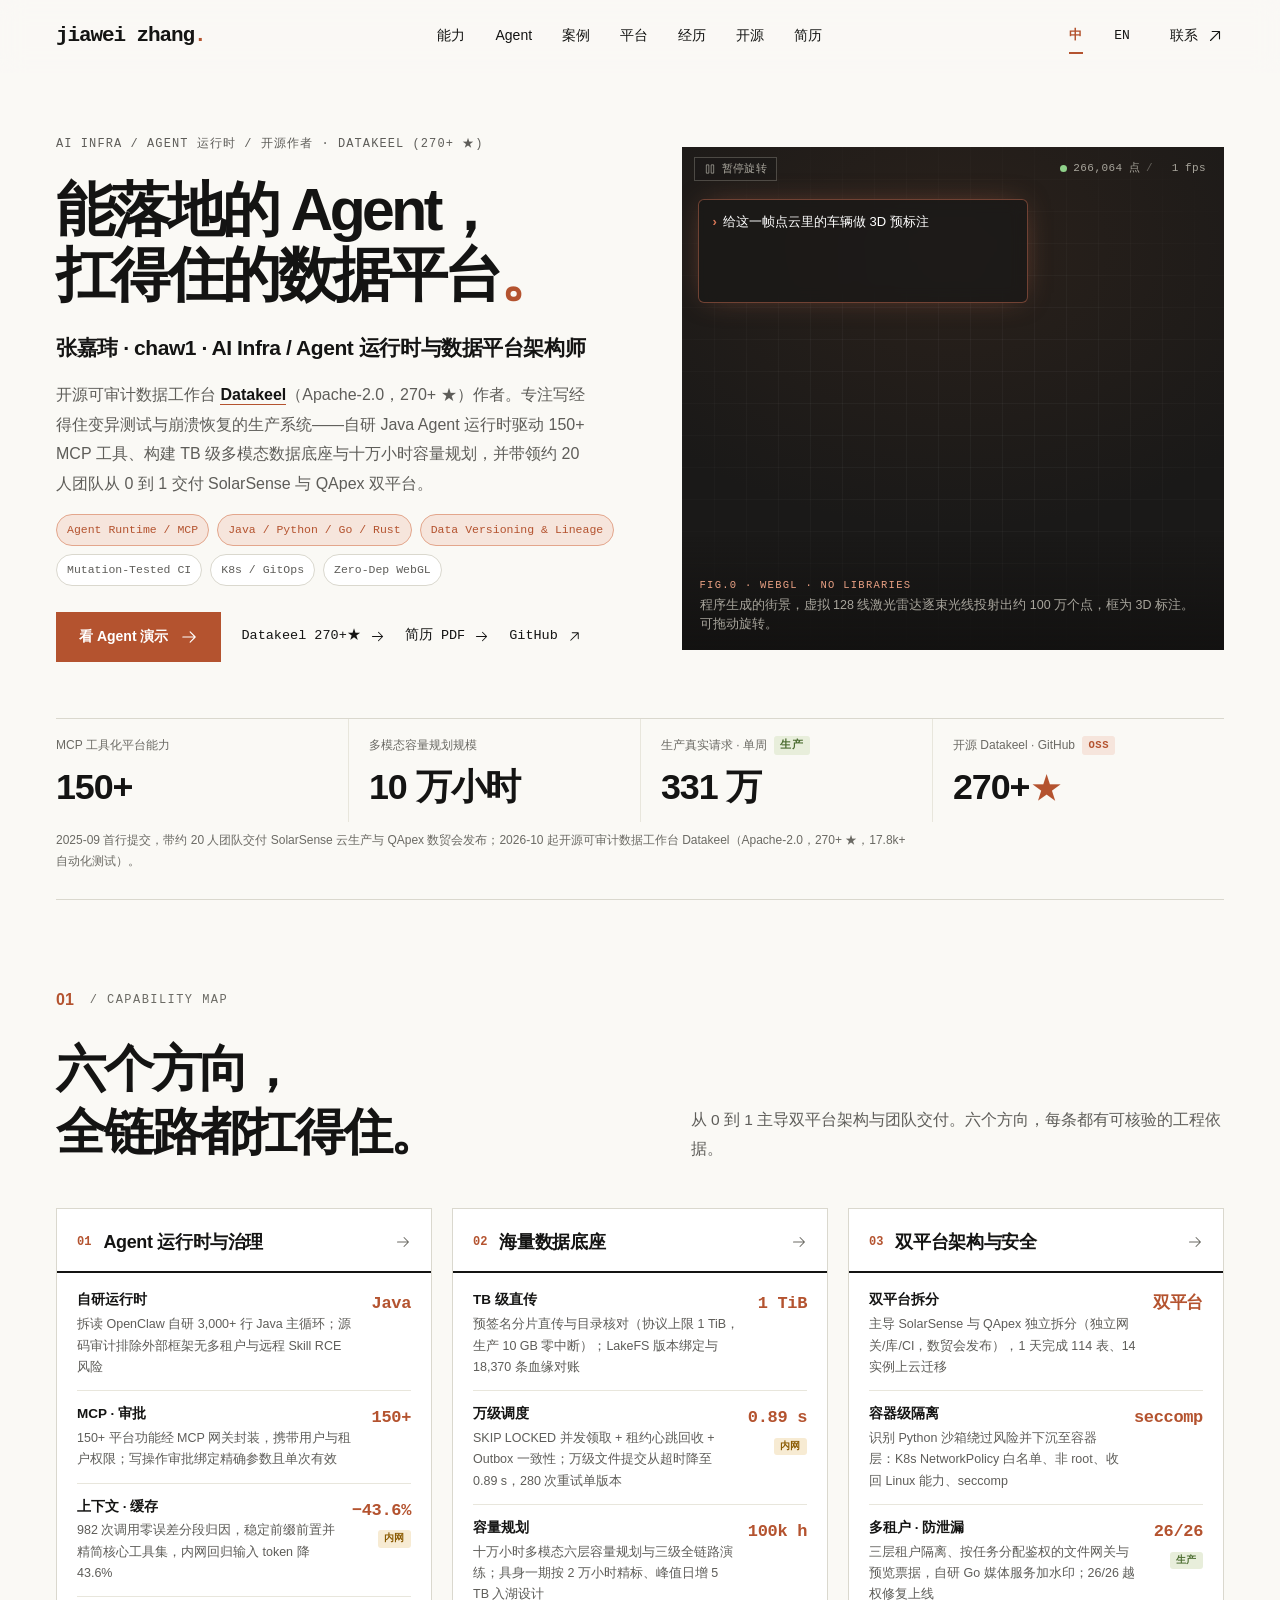
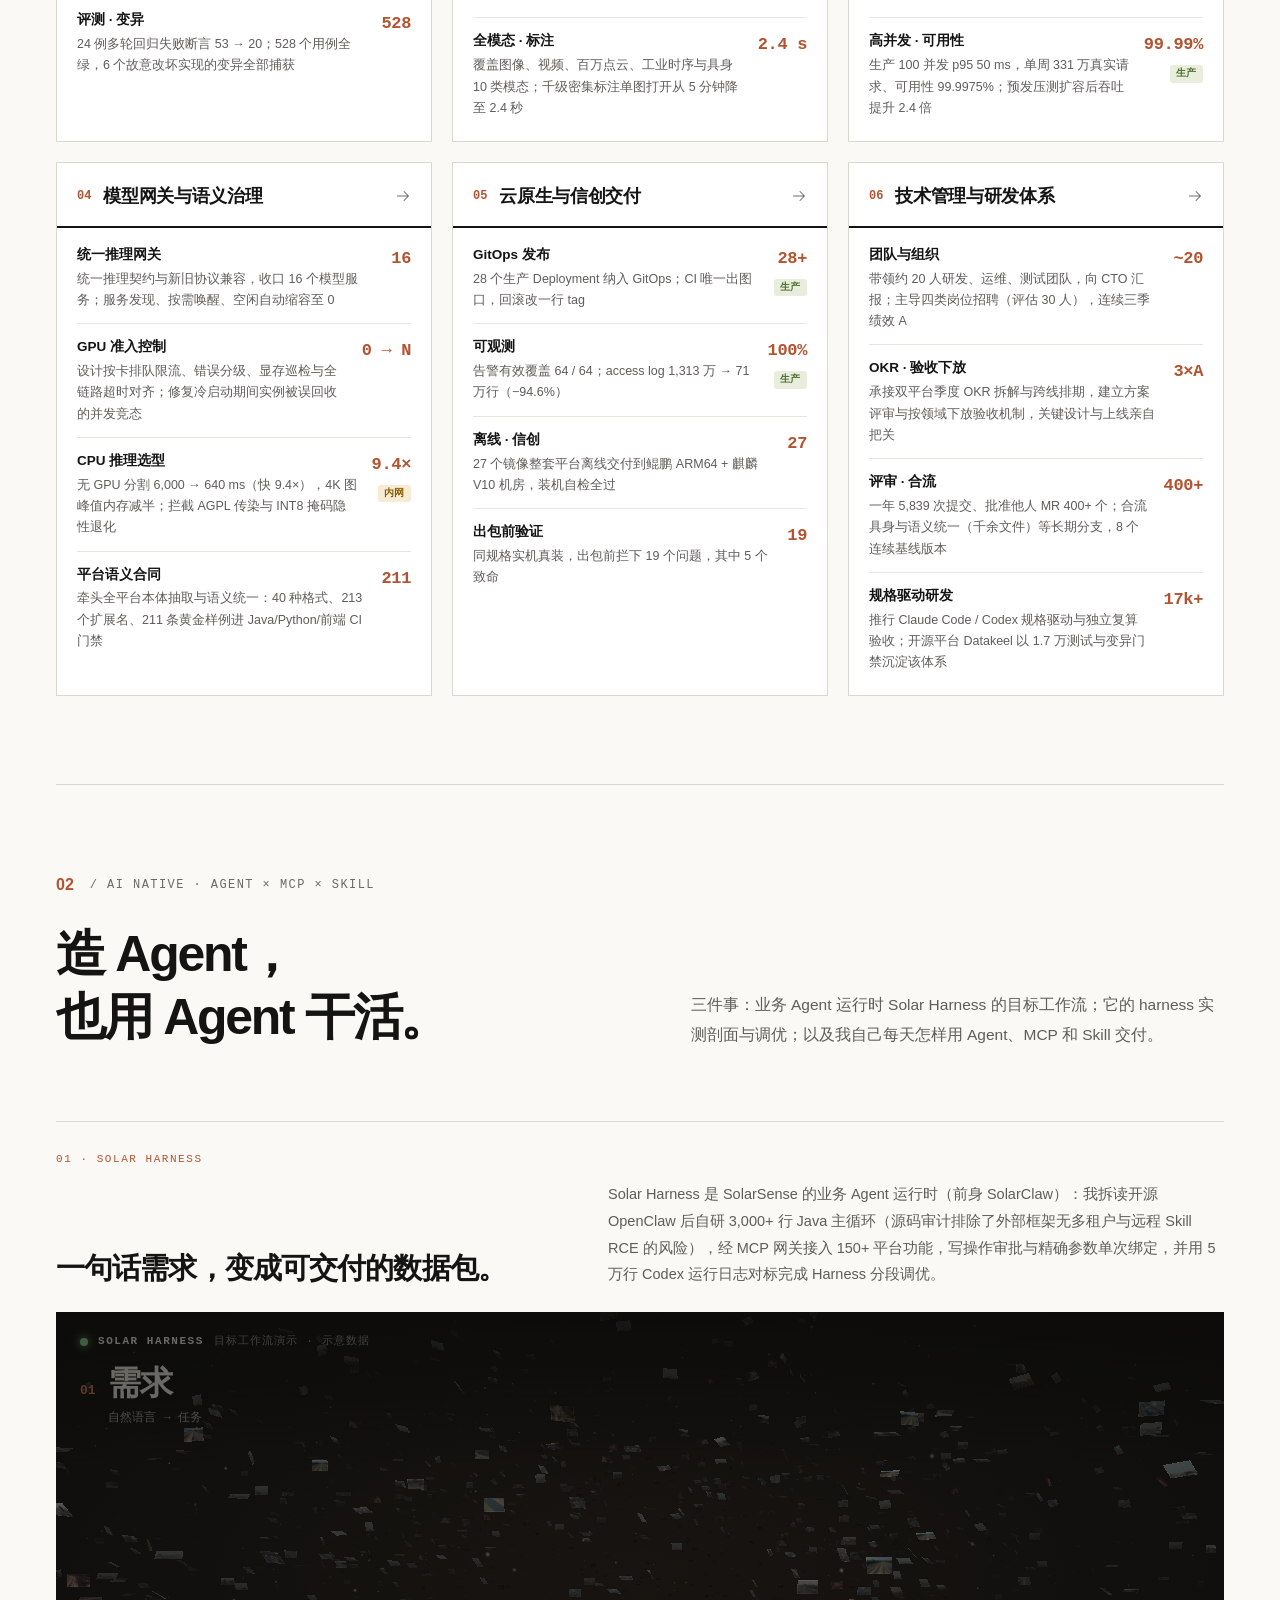
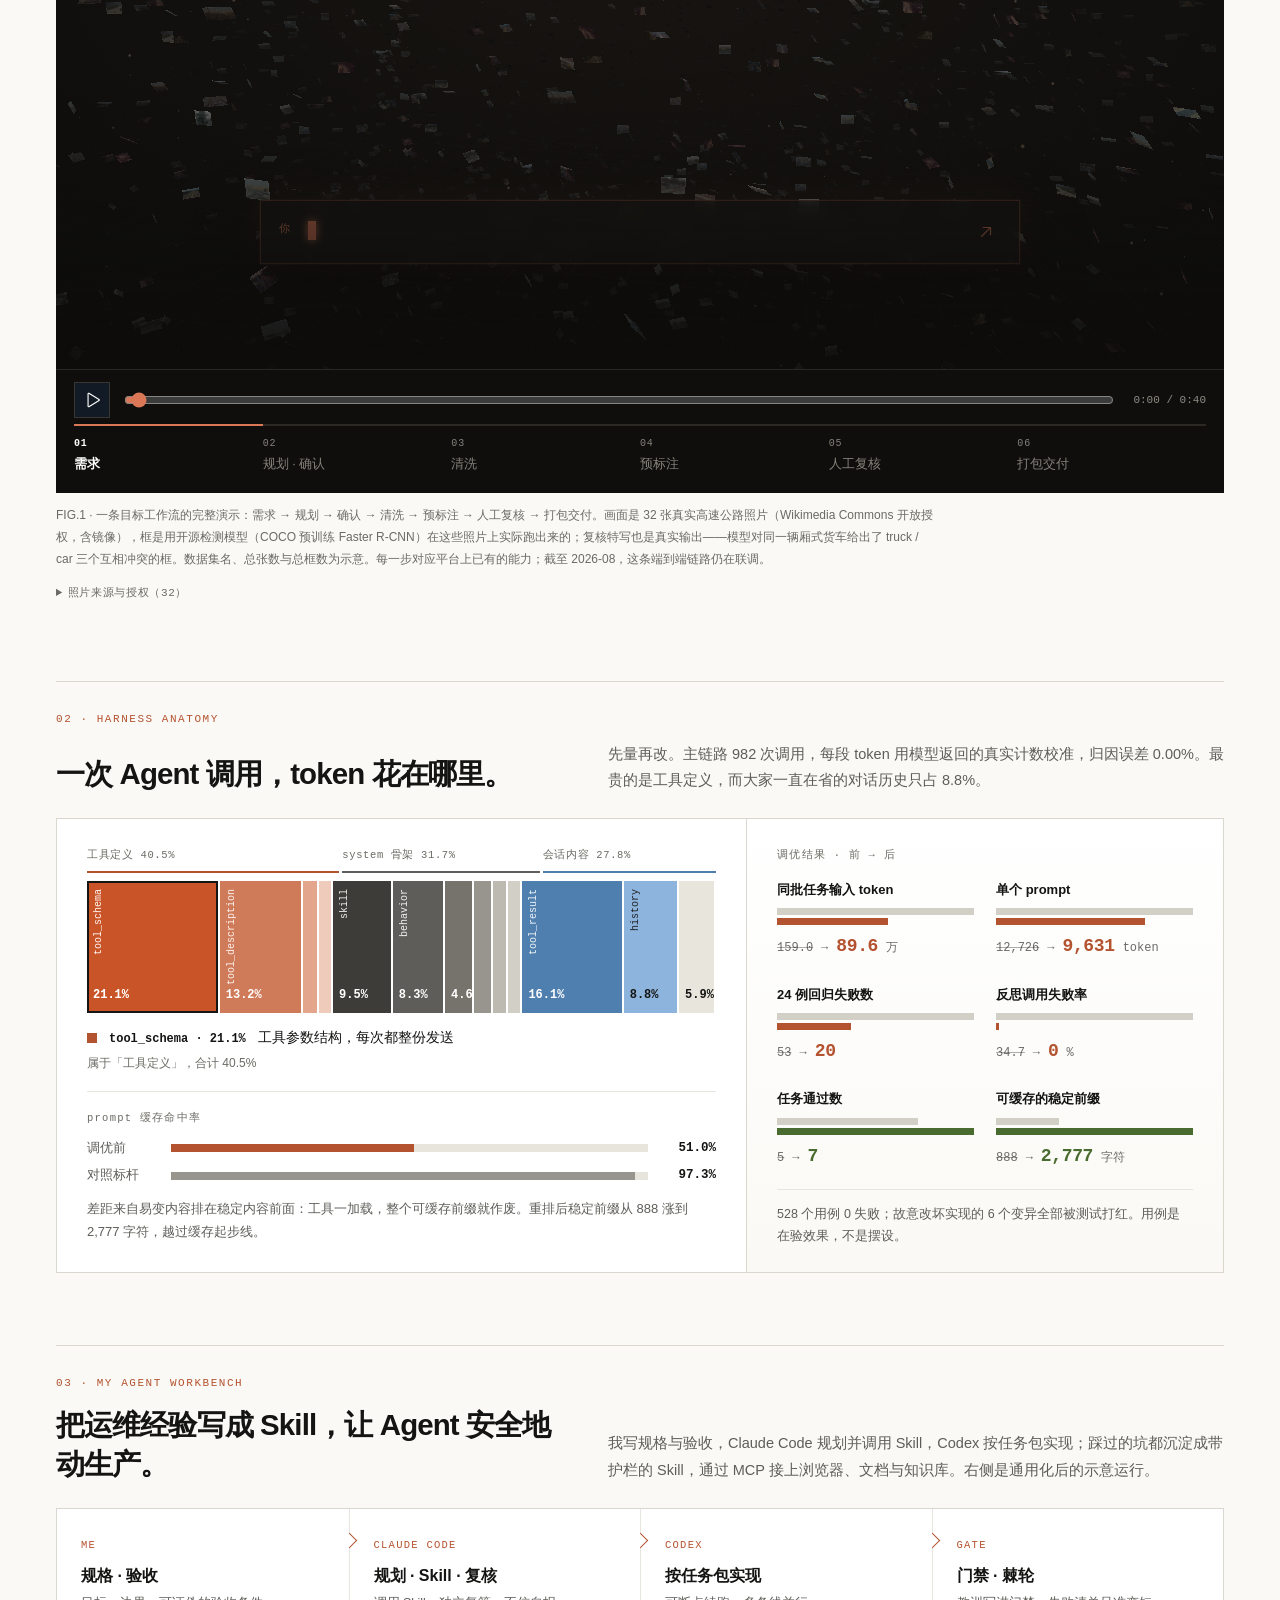
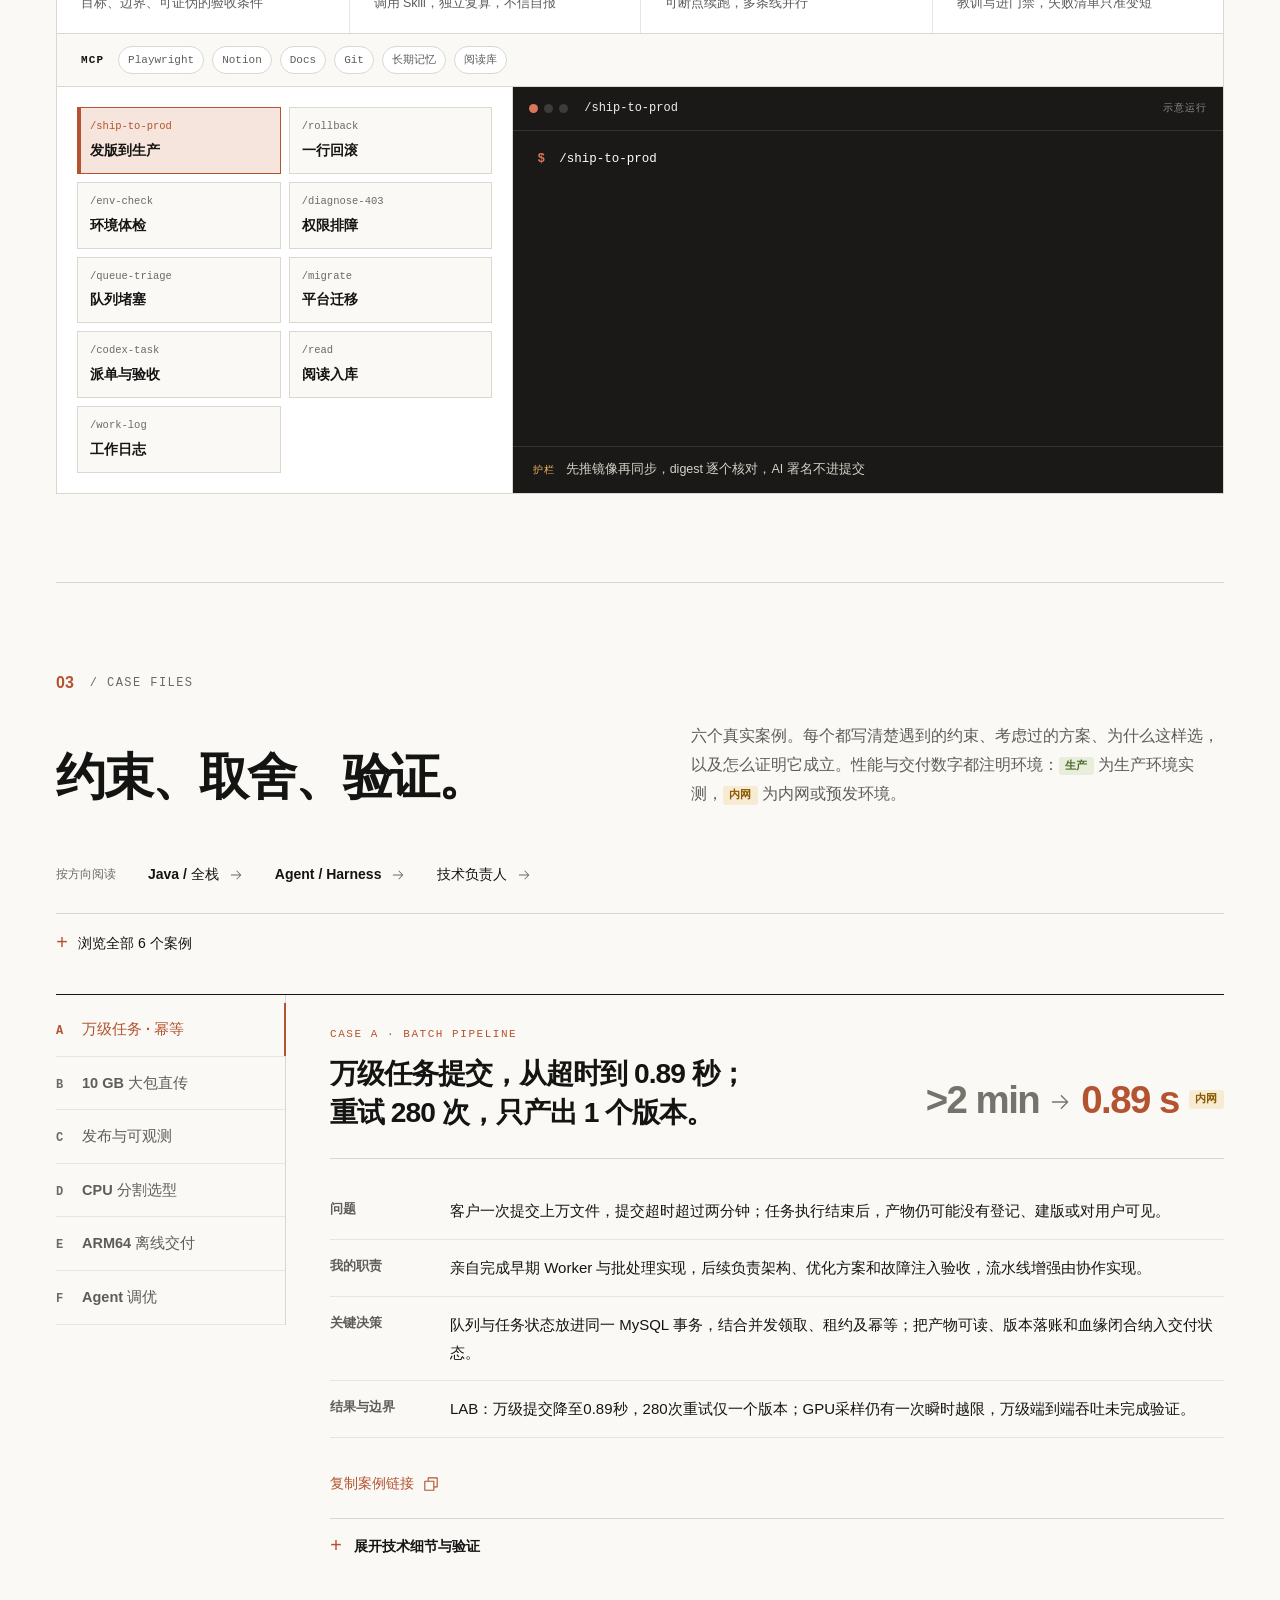
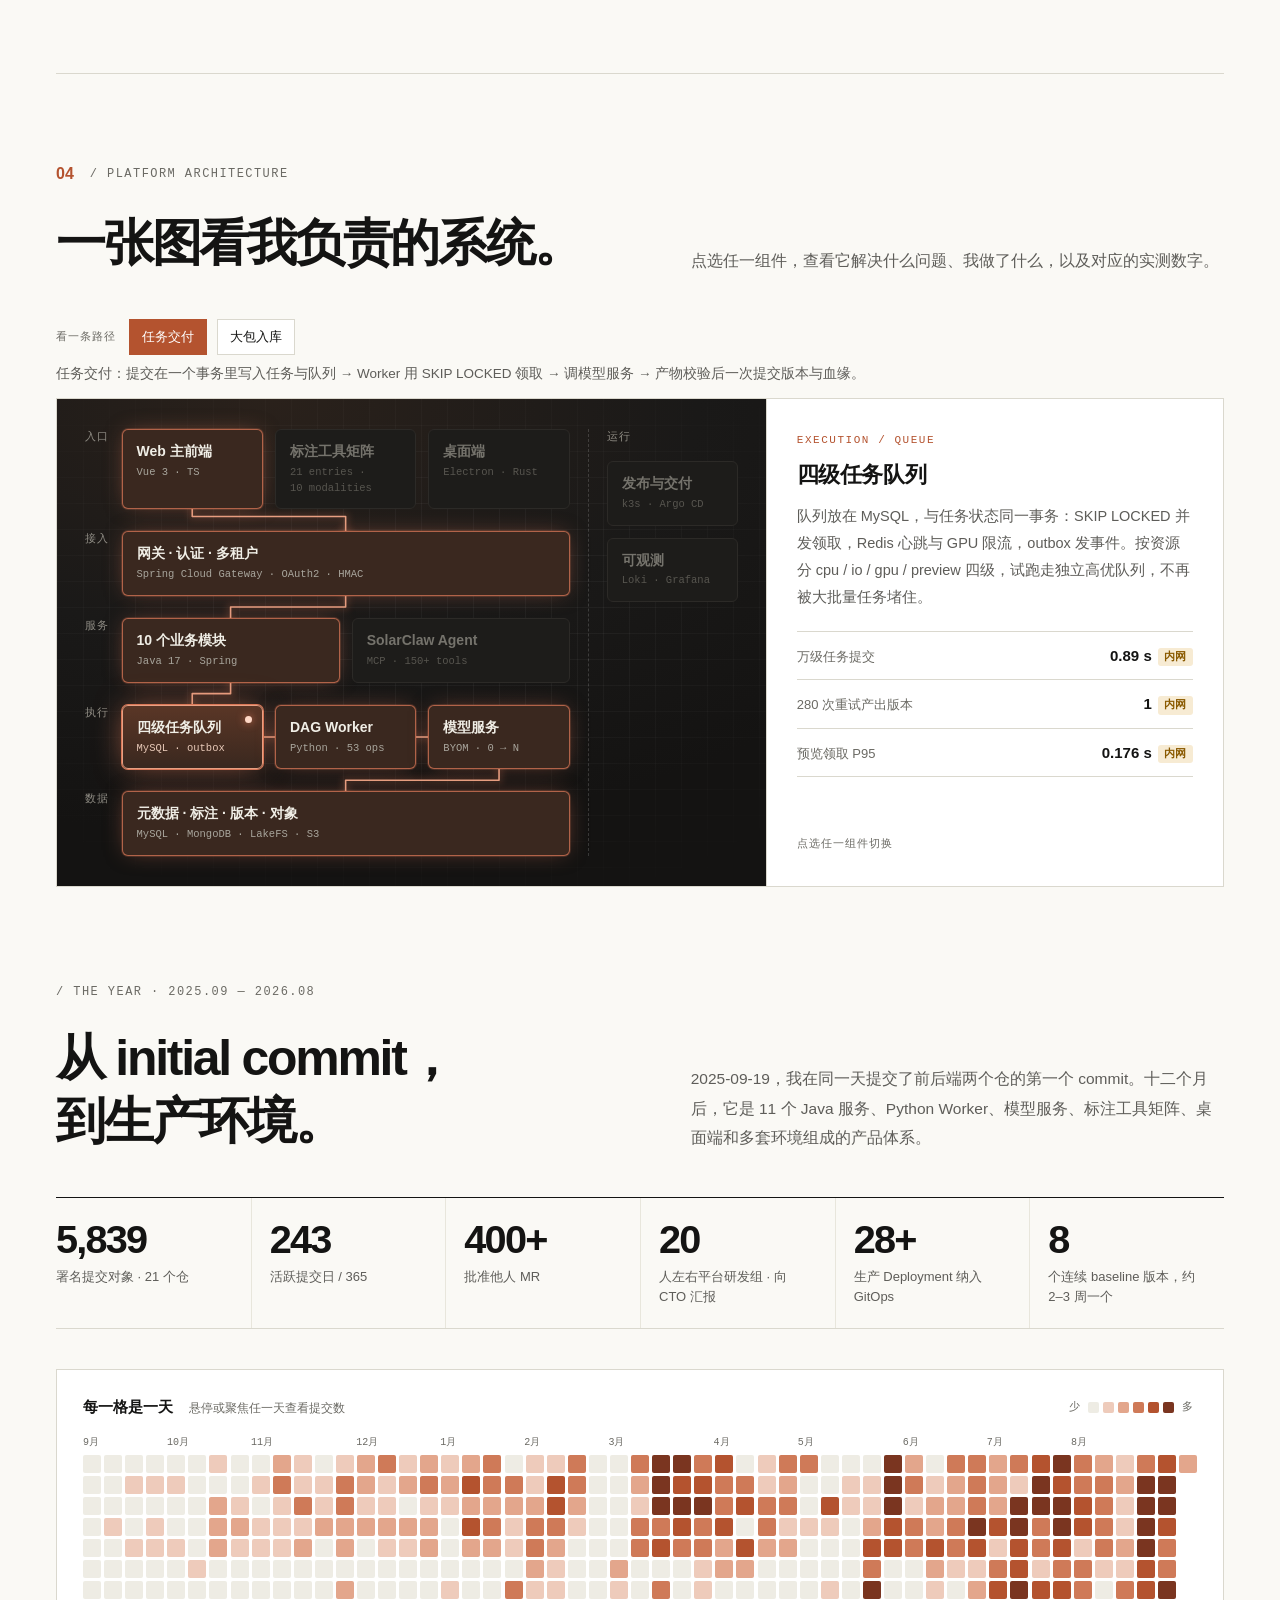
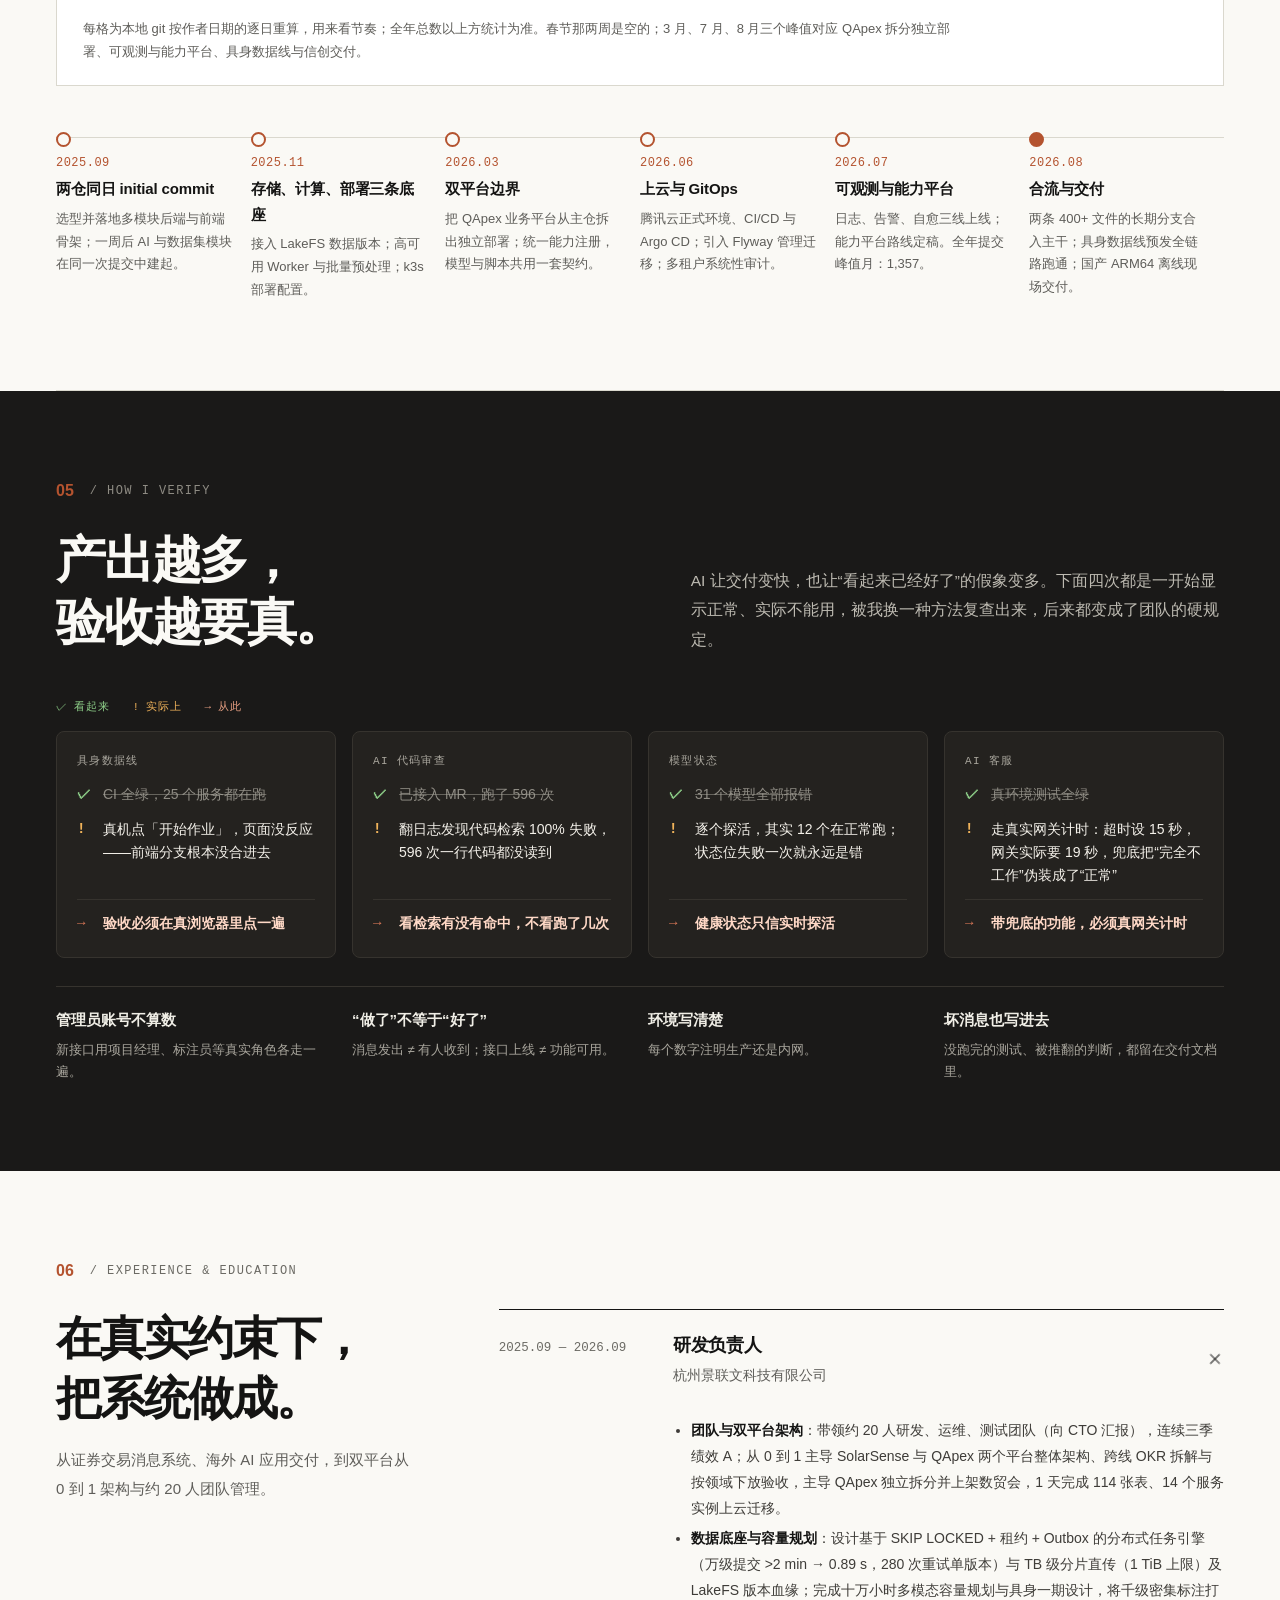
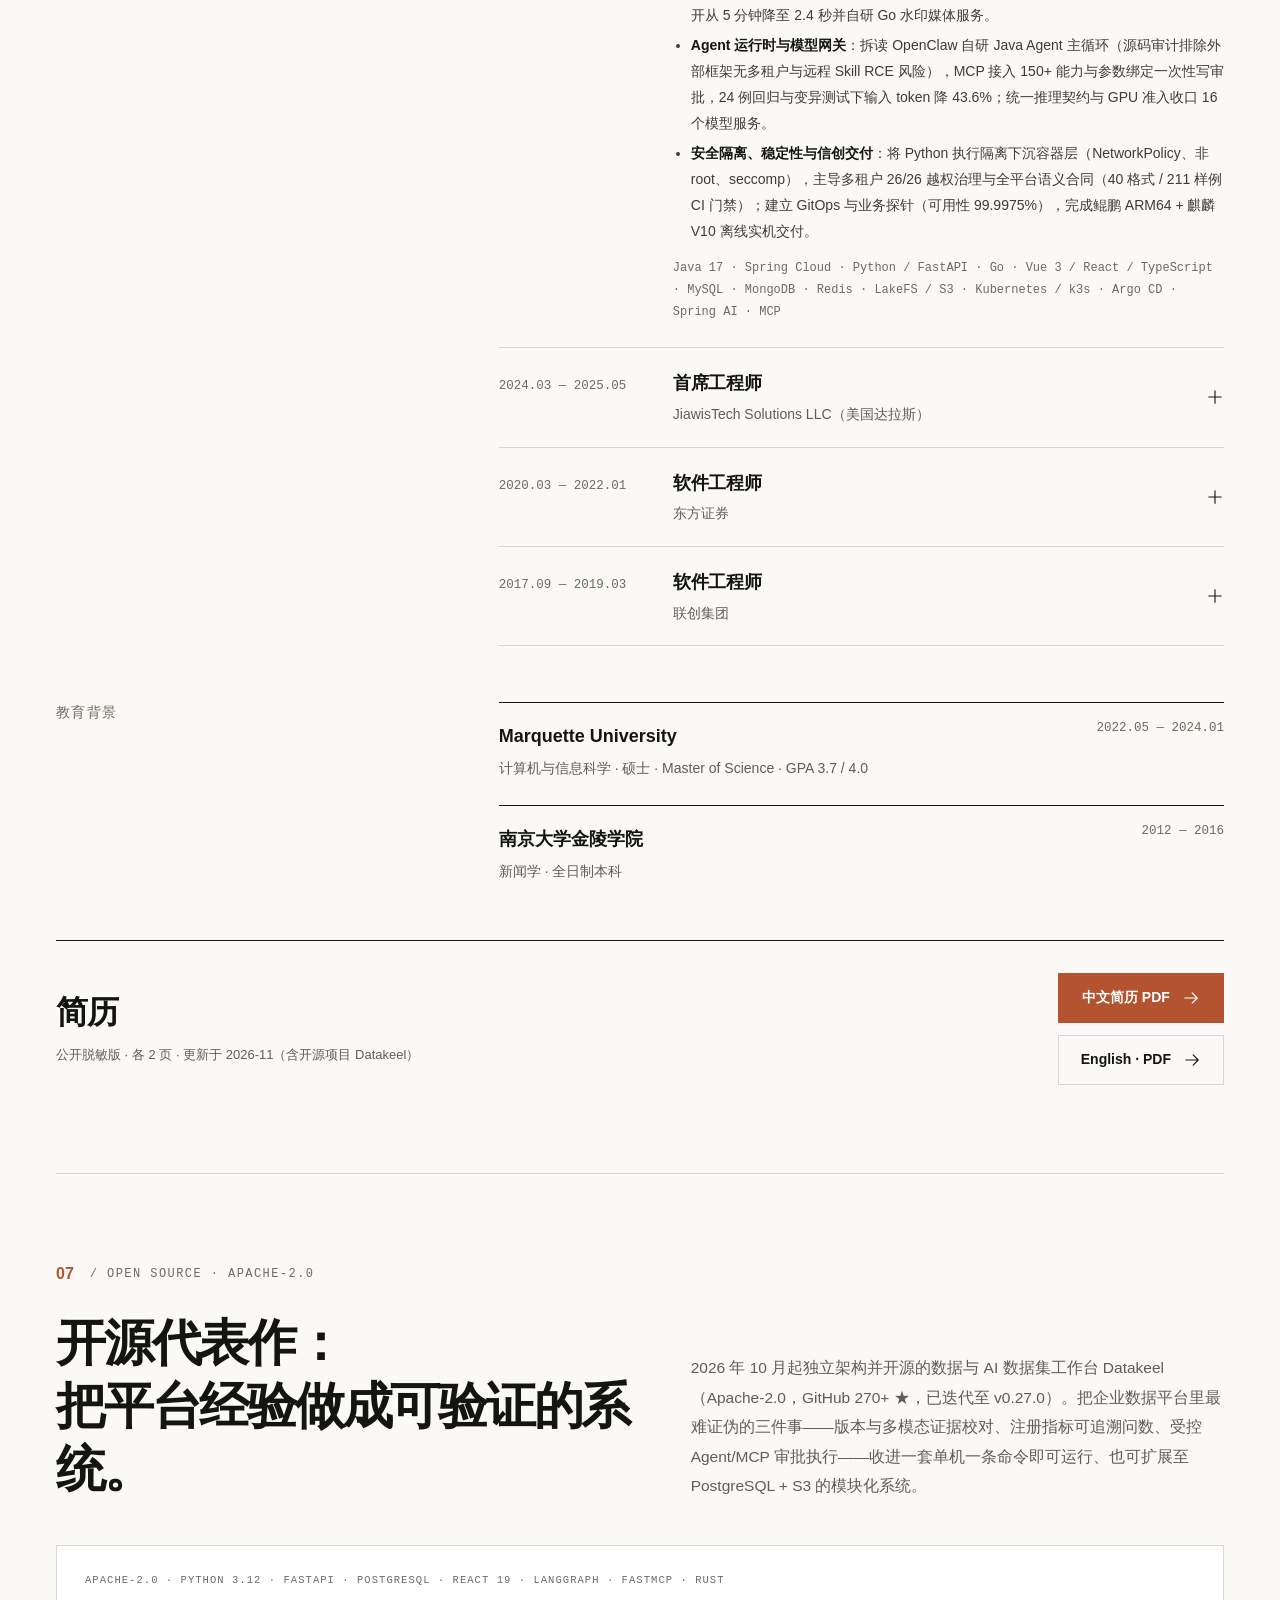
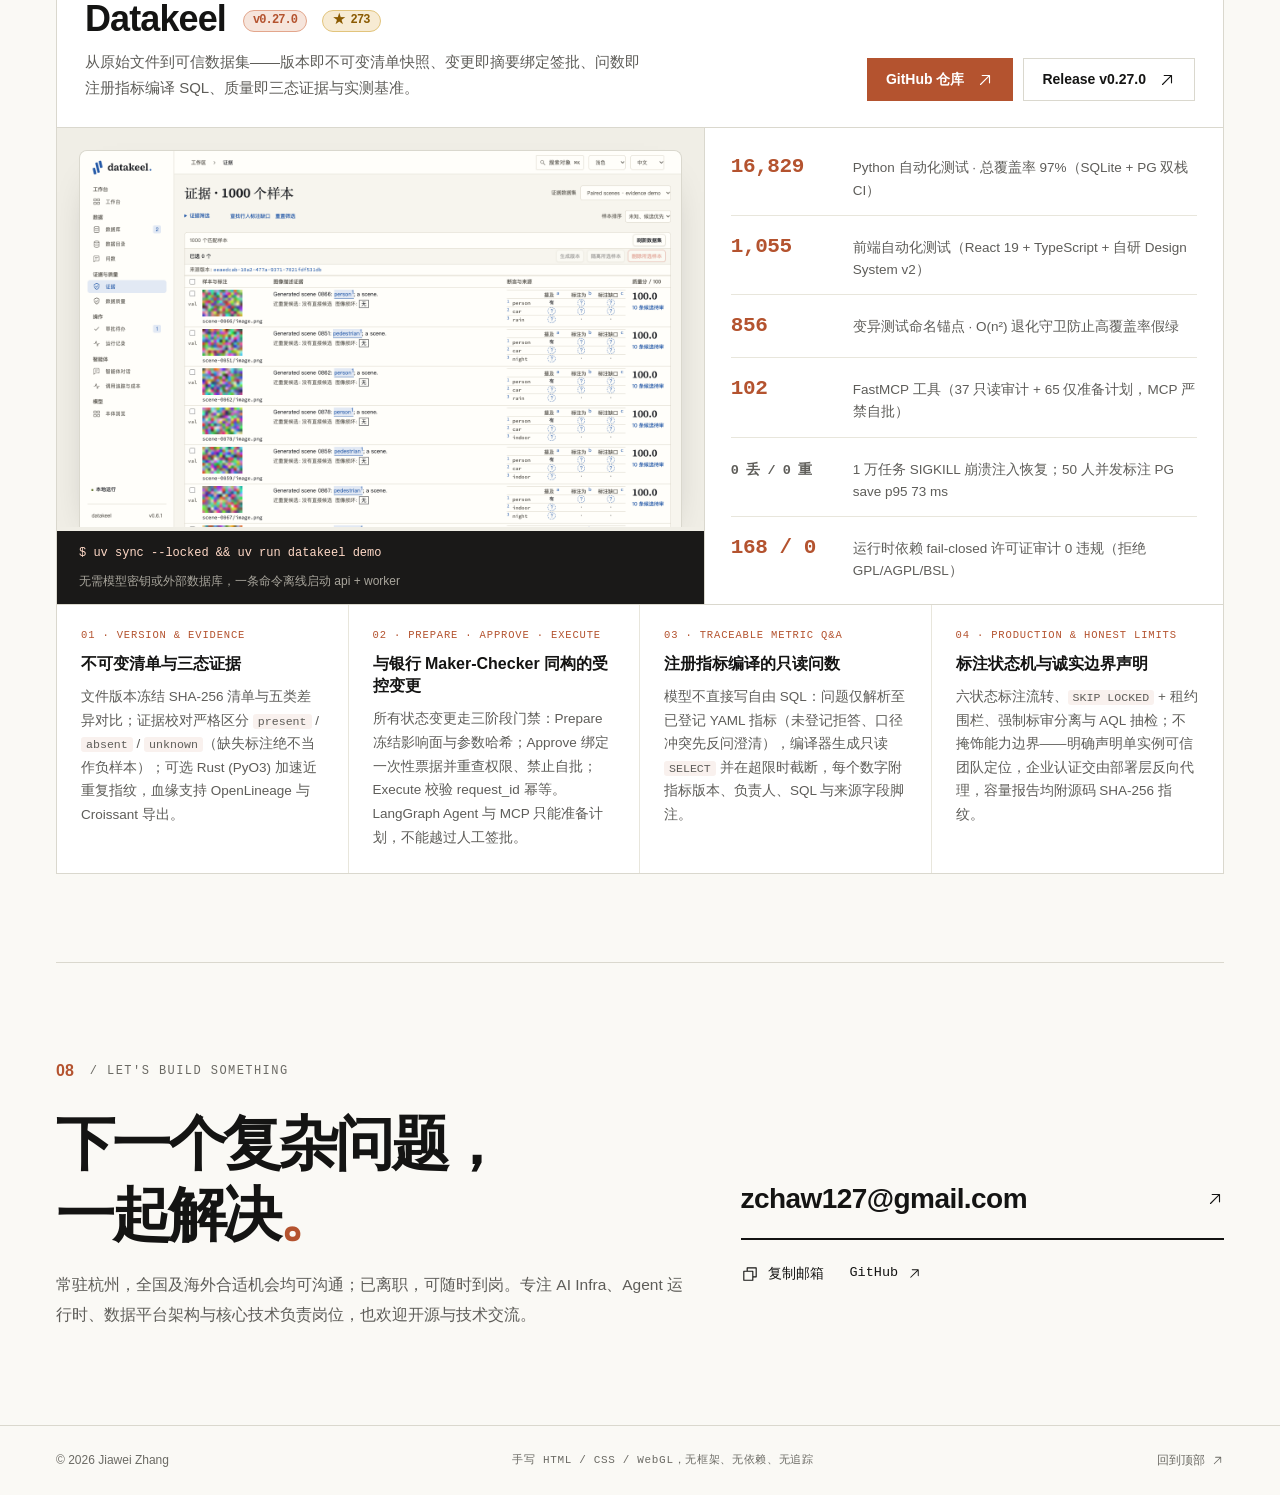
==== index.html @ f83a698b "主页首屏切换为 AI Infra / Agent 开源极客定位，并补充 Datakeel 270+★ 社区星标信号" ====
<!DOCTYPE html>
<html lang="zh-CN" data-lang="zh">
<head>
<meta charset="UTF-8">
<meta name="viewport" content="width=device-width, initial-scale=1">
<meta name="theme-color" content="#faf9f5">
<title>张嘉玮 Jiawei Zhang (chaw1) — AI Infra / Agent 运行时 / 数据平台架构师</title>
<meta name="description" content="张嘉玮 Jiawei Zhang (chaw1)，AI Infra 与数据平台架构师、开源工作台 Datakeel（Apache-2.0，270+ ★）作者。自研 Java Agent 运行时驱动 150+ MCP 工具，带领约 20 人团队从 0 到 1 主导 SolarSense 与 QApex 双平台架构与交付。">
<meta property="og:title" content="张嘉玮 Jiawei Zhang (chaw1) — AI Infra / Agent 运行时 / 数据平台架构师">
<meta property="og:description" content="开源可审计数据工作台 Datakeel（Apache-2.0，270+ ★）作者；自研 150+ MCP 工具 Java Agent 运行时，从 0 到 1 主导 SolarSense 与 QApex 双平台架构与交付。AI Infra &amp; Agent Runtime Builder.">
<meta property="og:type" content="website">
<meta property="og:url" content="https://hire.jiawis.com/">
<meta property="og:site_name" content="Jiawei Zhang">
<meta property="og:locale" content="zh_CN">
<meta property="og:locale:alternate" content="en_US">
<meta property="og:image" content="https://hire.jiawis.com/assets/og.png?v=4">
<meta property="og:image:width" content="1200">
<meta property="og:image:height" content="630">
<meta property="og:image:alt" content="张嘉玮 Jiawei Zhang (chaw1)：AI Infra / Agent 运行时 / 数据平台架构师。">
<meta name="twitter:card" content="summary_large_image">
<meta name="twitter:title" content="张嘉玮 Jiawei Zhang (chaw1) — AI Infra / Agent 运行时 / 数据平台架构师">
<meta name="twitter:description" content="开源可审计数据工作台 Datakeel（Apache-2.0，270+ ★）作者；自研 150+ MCP 工具 Java Agent 运行时，从 0 到 1 主导 SolarSense 与 QApex 双平台架构与交付。AI Infra &amp; Agent Runtime Builder.">
<meta name="twitter:image" content="https://hire.jiawis.com/assets/og.png?v=4">
<link rel="canonical" href="https://hire.jiawis.com/">
<script type="application/ld+json">
{
  "@context": "https://schema.org",
  "@type": "Person",
  "name": "张嘉玮",
  "alternateName": ["Jiawei Zhang", "chaw1"],
  "jobTitle": "AI Infra & Agent Runtime Builder / Data & AI Platform Architect",
  "url": "https://hire.jiawis.com/",
  "email": "mailto:zchaw127@gmail.com",
  "image": "https://hire.jiawis.com/assets/og.png?v=4",
  "sameAs": ["https://github.com/chaw1"]
}
</script>
<link rel="icon" href="assets/icons/stack.svg" type="image/svg+xml">
<link rel="stylesheet" href="assets/site.css?v=20261123">
<script>(function(d){d.classList.add('js');try{var l=localStorage.getItem('jiawis-lang');if(l==='en'||l==='zh'){d.dataset.lang=l;d.lang=l==='zh'?'zh-CN':'en'}}catch(e){}})(document.documentElement)</script>
<script src="assets/site.js?v=20261123" defer></script>
<script src="assets/pointcloud.js?v=20261123" defer></script>
<script src="assets/figures.js?v=20261123" defer></script>
<script src="assets/harness.js?v=20261123" defer></script>
<script src="assets/agentlab.js?v=20261123" defer></script>
</head>
<body id="top">
<a class="skip-link" href="#main"><span class="zh">跳到主要内容</span><span class="en">Skip to content</span></a>
<header class="site-header">
  <div class="wrap nav-wrap">
    <a class="brand" href="#top" aria-label="Jiawei Zhang home">jiawei zhang<span>.</span></a>
    <nav id="site-nav" class="site-nav" aria-label="主导航 / Main navigation">
      <a href="#fit" data-nav><span class="zh">能力</span><span class="en">Skills</span></a>
      <a href="#agent" data-nav>Agent</a>
      <a href="#cases" data-nav><span class="zh">案例</span><span class="en">Cases</span></a>
      <a href="#platform" data-nav><span class="zh">平台</span><span class="en">Platform</span></a>
      <a href="#work" data-nav><span class="zh">经历</span><span class="en">Experience</span></a>
      <a href="#projects" data-nav><span class="zh">开源</span><span class="en">Open Source</span></a>
      <a href="#resume" data-nav><span class="zh">简历</span><span class="en">Resume</span></a>
      <a class="nav-mobile-only" href="#contact" data-nav><span class="zh">联系</span><span class="en">Contact</span></a>
    </nav>
    <div class="nav-tools">
      <div class="languages" role="group" aria-label="Language / 语言">
        <button type="button" data-set-lang="zh" aria-pressed="true" aria-label="中文">中</button>
        <button type="button" data-set-lang="en" aria-pressed="false" aria-label="English">EN</button>
      </div>
      <a class="nav-contact" href="#contact" data-nav><span class="zh">联系</span><span class="en">Contact</span><i class="icon i-up" aria-hidden="true"></i></a>
      <button type="button" id="menu-toggle" class="menu-toggle" aria-expanded="false" aria-controls="site-nav" aria-label="菜单 / Menu"><i class="icon i-menu" aria-hidden="true"></i></button>
    </div>
  </div>
</header>

<main id="main">
  <!-- ============ HERO ============ -->
  <section class="hero wrap" id="intro" aria-labelledby="hero-heading">
    <div class="hero-grid">
      <div class="hero-copy">
        <p class="eyebrow"><span class="zh">AI INFRA / AGENT 运行时 / 开源作者 · DATAKEEL (270+ ★)</span><span class="en">AI INFRA / AGENT RUNTIMES / AUTHOR OF DATAKEEL (270+ ★)</span></p>
        <h1 id="hero-heading"><span class="zh">能落地的 Agent，<br>扛得住的数据平台<span class="period">。</span></span><span class="en">Agents that ship.<br>Data platforms that scale<span class="period">.</span></span></h1>
        <p class="identity"><span class="zh">张嘉玮 · chaw1 · AI Infra / Agent 运行时与数据平台架构师</span><span class="en">Jiawei Zhang · chaw1 · AI Infra &amp; Agent Systems Builder</span></p>
        <p class="hero-lede"><span class="zh">开源可审计数据工作台 <a class="inline-link" href="#projects">Datakeel</a>（Apache-2.0，270+ ★）作者。专注写经得住变异测试与崩溃恢复的生产系统——自研 Java Agent 运行时驱动 150+ MCP 工具、构建 TB 级多模态数据底座与十万小时容量规划，并带领约 20 人团队从 0 到 1 交付 SolarSense 与 QApex 双平台。</span><span class="en">Author of <a class="inline-link" href="#projects">Datakeel</a> (Apache-2.0, 270+ ★), an open-source auditable dataset workbench. I build verifiable AI infrastructure — an in-house Java agent runtime driving 150+ MCP tools and a TB-scale multimodal data foundation — and led a ~20-person engineering group shipping SolarSense and QApex from zero to production.</span></p>
        <ul class="hero-chips mono"><li>Agent Runtime / MCP</li><li>Java / Python / Go / Rust</li><li>Data Versioning &amp; Lineage</li><li>Mutation-Tested CI</li><li>K8s / GitOps</li><li>Zero-Dep WebGL</li></ul>
        <div class="hero-actions">
          <a class="button" href="#agent"><span class="zh">看 Agent 演示</span><span class="en">Watch agent demo</span><i class="icon i-right" aria-hidden="true"></i></a>
          <a class="text-link" href="#projects">Datakeel 270+★<i class="icon i-right" aria-hidden="true"></i></a>
          <a class="text-link" href="#resume"><span class="zh">简历 PDF</span><span class="en">Resume</span><i class="icon i-right" aria-hidden="true"></i></a>
          <a class="text-link" href="https://github.com/chaw1" target="_blank" rel="noopener noreferrer">GitHub<i class="icon i-up" aria-hidden="true"></i></a>
        </div>
      </div>
      <figure class="scan" id="scan" aria-labelledby="scan-caption">
        <canvas id="scan-canvas" aria-hidden="true"></canvas>
        <div class="scan-label" id="scan-label" aria-hidden="true"><span>car · 4.5 × 1.9 × 1.5 m</span></div>
        <button type="button" class="scan-toggle" id="scan-toggle" aria-pressed="false"><i class="icon i-pause" aria-hidden="true"></i><i class="icon i-play" aria-hidden="true"></i><span class="when-on"><span class="zh">暂停旋转</span><span class="en">Pause rotation</span></span><span class="when-off"><span class="zh">继续旋转</span><span class="en">Resume rotation</span></span></button>
        <div class="scan-hud" aria-hidden="true">
          <span class="hud-dot"></span><span id="scan-points">—</span><span class="zh">点</span><span class="en">pts</span><span class="hud-sep">/</span><span id="scan-fps">—</span> fps
        </div>
        <div class="scan-agent" aria-hidden="true">
          <p class="sa-q"><b>›</b><span class="zh">给这一帧点云里的车辆做 3D 预标注</span><span class="en">Pre-label the vehicles in this LiDAR frame in 3D</span></p>
          <p class="sa-l sa-1"><b>✓</b>dataset.get_frame <i>frame 0412</i></p>
          <p class="sa-l sa-2"><b>✓</b>model.segment <i>vehicle · 1 hit</i></p>
          <p class="sa-l sa-3"><b>✓</b>label.box3d <i>car · 4.5 × 1.9 × 1.5 m</i></p>
        </div>
        <div class="scan-fallback"><p><span class="zh">此处是一段实时渲染的激光雷达点云。<br>当前浏览器未启用 WebGL。</span><span class="en">A live-rendered LiDAR point cloud.<br>WebGL is unavailable in this browser.</span></p></div>
        <figcaption id="scan-caption" class="scan-caption">
          <span class="mono">FIG.0 · WEBGL · NO LIBRARIES</span>
          <span><span class="zh">程序生成的街景，虚拟 128 线激光雷达逐束光线投射出约 100 万个点，框为 3D 标注。可拖动旋转。</span><span class="en">A procedurally generated street, ray-cast beam by beam by a virtual 128-beam LiDAR into about a million points, with a 3D annotation box. Drag to orbit.</span></span>
        </figcaption>
      </figure>
    </div>
    <dl class="hero-ticker" aria-label="关键数字 / Key numbers">
      <div><dt><span class="zh">MCP 工具化平台能力</span><span class="en">Capabilities exposed via MCP</span></dt><dd>150+</dd></div>
      <div><dt><span class="zh">多模态容量规划规模</span><span class="en">Multimodal capacity planned</span></dt><dd><span class="zh">10 万小时</span><span class="en">100k hrs</span></dd></div>
      <div><dt><span class="zh">生产真实请求 · 单周</span><span class="en">Real production requests · one week</span> <span class="tag prod"><span class="zh">生产</span><span class="en">PROD</span></span></dt><dd><span class="zh">331 万</span><span class="en">3.31 M</span></dd></div>
      <div><dt><span class="zh">开源 Datakeel · GitHub</span><span class="en">Open-source Datakeel · GitHub</span> <span class="tag oss">OSS</span></dt><dd>270+<span class="ticker-star" aria-hidden="true">★</span></dd></div>
    </dl>
    <p class="ticker-note"><span class="zh">2025-09 首行提交，带约 20 人团队交付 SolarSense 云生产与 QApex 数贸会发布；2026-10 起开源可审计数据工作台 Datakeel（Apache-2.0，270+ ★，17.8k+ 自动化测试）。</span><span class="en">First commit Sep 2025; led a ~20-person group shipping SolarSense in cloud production and QApex at GDTE; authoring open-source Datakeel since Oct 2026 (Apache-2.0, 270+ ★, 17.8k+ automated tests).</span></p>
  </section>

  <!-- ============ 01 CAPABILITIES ============ -->
  <section class="section wrap" id="fit" aria-labelledby="fit-heading">
    <div class="section-label"><span class="number">01</span><span>/ CAPABILITY MAP</span></div>
    <div class="section-intro">
      <h2 id="fit-heading"><span class="zh">六个方向，<br>全链路都扛得住。</span><span class="en">Six areas,<br>end to end.</span></h2>
      <p><span class="zh">从 0 到 1 主导双平台架构与团队交付。六个方向，每条都有可核验的工程依据。</span><span class="en">Two platforms built and delivered from zero. Six areas, each backed by verifiable engineering evidence.</span></p>
    </div>
    <div class="caps">
      <article class="cap">
        <a class="cap-head" href="#agent"><span class="mono">01</span><h3><span class="zh">Agent 运行时与治理</span><span class="en">Agent runtime &amp; governance</span></h3><i class="icon i-right" aria-hidden="true"></i></a>
        <ul><li><span class="cap-kw"><span class="zh">自研运行时</span><span class="en">Java runtime</span></span><span class="cap-ev"><span class="zh">拆读 OpenClaw 自研 3,000+ 行 Java 主循环；源码审计排除外部框架无多租户与远程 Skill RCE 风险</span><span class="en">3,000+ line Java loop modeled on OpenClaw; source audit rejected external runtimes over missing tenancy and Skill RCE</span></span><span class="cap-num mono">Java</span></li><li><span class="cap-kw"><span class="zh">MCP · 审批</span><span class="en">MCP · gates</span></span><span class="cap-ev"><span class="zh">150+ 平台功能经 MCP 网关封装，携带用户与租户权限；写操作审批绑定精确参数且单次有效</span><span class="en">150+ platform functions behind MCP carrying user and tenant auth; parameter-bound one-time write approvals</span></span><span class="cap-num mono">150+</span></li><li><span class="cap-kw"><span class="zh">上下文 · 缓存</span><span class="en">Context · cache</span></span><span class="cap-ev"><span class="zh">982 次调用零误差分段归因，稳定前缀前置并精简核心工具集，内网回归输入 token 降 43.6%</span><span class="en">982 calls attributed with 0.00% error; stable-first prompt layout cut input tokens by 43.6% in lab regression</span></span><span class="cap-num mono">−43.6%<span class="tag lab"><span class="zh">内网</span><span class="en">LAB</span></span></span></li><li><span class="cap-kw"><span class="zh">评测 · 变异</span><span class="en">Eval · mutation</span></span><span class="cap-ev"><span class="zh">24 例多轮回归失败断言 53 → 20；528 个用例全绿，6 个故意改坏实现的变异全部捕获</span><span class="en">Failures across 24 regression cases cut 53 → 20; 528 tests green, 6/6 deliberate mutations caught</span></span><span class="cap-num mono">528</span></li></ul>
      </article>
      <article class="cap">
        <a class="cap-head" href="#cases"><span class="mono">02</span><h3><span class="zh">海量数据底座</span><span class="en">Data foundation at scale</span></h3><i class="icon i-right" aria-hidden="true"></i></a>
        <ul><li><span class="cap-kw"><span class="zh">TB 级直传</span><span class="en">TB-scale ingest</span></span><span class="cap-ev"><span class="zh">预签名分片直传与目录核对（协议上限 1 TiB，生产 10 GB 零中断）；LakeFS 版本绑定与 18,370 条血缘对账</span><span class="en">Presigned multipart upload (1 TiB protocol cap, 10 GB uninterrupted in prod); LakeFS versions &amp; 18,370 lineage events reconciled</span></span><span class="cap-num mono">1 TiB</span></li><li><span class="cap-kw"><span class="zh">万级调度</span><span class="en">10k+ scheduling</span></span><span class="cap-ev"><span class="zh">SKIP LOCKED 并发领取 + 租约心跳回收 + Outbox 一致性；万级文件提交从超时降至 0.89 s，280 次重试单版本</span><span class="en">SKIP LOCKED claims, lease reclamation and Outbox consistency; 10k-file submit &gt;2 min → 0.89 s, 280 retries → 1 version</span></span><span class="cap-num mono">0.89 s<span class="tag lab"><span class="zh">内网</span><span class="en">LAB</span></span></span></li><li><span class="cap-kw"><span class="zh">容量规划</span><span class="en">Capacity model</span></span><span class="cap-ev"><span class="zh">十万小时多模态六层容量规划与三级全链路演练；具身一期按 2 万小时精标、峰值日增 5 TB 入湖设计</span><span class="en">Six-layer capacity plan for 100k hours of multimodal data; phase-1 embodied pipeline designed for 20k hrs &amp; 5 TB/day peak</span></span><span class="cap-num mono">100k h</span></li><li><span class="cap-kw"><span class="zh">全模态 · 标注</span><span class="en">10 modalities</span></span><span class="cap-ev"><span class="zh">覆盖图像、视频、百万点云、工业时序与具身 10 类模态；千级密集标注单图打开从 5 分钟降至 2.4 秒</span><span class="en">10 modalities incl. million-point LiDAR, DCS time series and embodied; 1,000+ dense labels open in 2.4 s vs 5 min</span></span><span class="cap-num mono">2.4 s</span></li></ul>
      </article>
      <article class="cap">
        <a class="cap-head" href="#platform"><span class="mono">03</span><h3><span class="zh">双平台架构与安全</span><span class="en">Architecture &amp; security</span></h3><i class="icon i-right" aria-hidden="true"></i></a>
        <ul><li><span class="cap-kw"><span class="zh">双平台拆分</span><span class="en">Dual platforms</span></span><span class="cap-ev"><span class="zh">主导 SolarSense 与 QApex 独立拆分（独立网关/库/CI，数贸会发布），1 天完成 114 表、14 实例上云迁移</span><span class="en">Spun off QApex for independent deployment (launched at GDTE) and migrated 114 tables &amp; 14 instances to cloud in 1 day</span></span><span class="cap-num mono"><span class="zh">双平台</span><span class="en">2</span></span></li><li><span class="cap-kw"><span class="zh">容器级隔离</span><span class="en">Sandbox isolation</span></span><span class="cap-ev"><span class="zh">识别 Python 沙箱绕过风险并下沉至容器层：K8s NetworkPolicy 白名单、非 root、收回 Linux 能力、seccomp</span><span class="en">Moved code execution isolation to containers: NetworkPolicy allowlists, non-root, dropped capabilities and seccomp</span></span><span class="cap-num mono">seccomp</span></li><li><span class="cap-kw"><span class="zh">多租户 · 防泄漏</span><span class="en">Tenancy · media</span></span><span class="cap-ev"><span class="zh">三层租户隔离、按任务分配鉴权的文件网关与预览票据，自研 Go 媒体服务加水印；26/26 越权修复上线</span><span class="en">3-layer tenancy, task-scoped file gateway &amp; preview tickets, Go watermarked media proxy; 26/26 authz fixes shipped</span></span><span class="cap-num mono">26/26<span class="tag prod"><span class="zh">生产</span><span class="en">PROD</span></span></span></li><li><span class="cap-kw"><span class="zh">高并发 · 可用性</span><span class="en">Load · uptime</span></span><span class="cap-ev"><span class="zh">生产 100 并发 p95 50 ms，单周 331 万真实请求、可用性 99.9975%；预发压测扩容后吞吐提升 2.4 倍</span><span class="en">p95 50 ms at 100 concurrent users, 3.31M weekly requests at 99.9975% availability; 2.4× throughput after stress-test tuning</span></span><span class="cap-num mono">99.99%<span class="tag prod"><span class="zh">生产</span><span class="en">PROD</span></span></span></li></ul>
      </article>
      <article class="cap">
        <a class="cap-head" href="#cases"><span class="mono">04</span><h3><span class="zh">模型网关与语义治理</span><span class="en">Model gateway &amp; semantics</span></h3><i class="icon i-right" aria-hidden="true"></i></a>
        <ul><li><span class="cap-kw"><span class="zh">统一推理网关</span><span class="en">Model gateway</span></span><span class="cap-ev"><span class="zh">统一推理契约与新旧协议兼容，收口 16 个模型服务；服务发现、按需唤醒、空闲自动缩容至 0</span><span class="en">Unified inference contract across legacy and current APIs, bringing 16 model services behind one scale-to-zero gateway</span></span><span class="cap-num mono">16</span></li><li><span class="cap-kw"><span class="zh">GPU 准入控制</span><span class="en">GPU admission</span></span><span class="cap-ev"><span class="zh">设计按卡排队限流、错误分级、显存巡检与全链路超时对齐；修复冷启动期间实例被误回收的并发竞态</span><span class="en">Per-GPU queuing, graded errors, VRAM checks and end-to-end timeout alignment; fixed cold-start reclamation race</span></span><span class="cap-num mono">0 → N</span></li><li><span class="cap-kw"><span class="zh">CPU 推理选型</span><span class="en">CPU inference</span></span><span class="cap-ev"><span class="zh">无 GPU 分割 6,000 → 640 ms（快 9.4×），4K 图峰值内存减半；拦截 AGPL 传染与 INT8 掩码隐性退化</span><span class="en">CPU segmentation 6,000 → 640 ms (9.4×), 4K peak RAM halved; caught an AGPL trap and invisible INT8 mask degradation</span></span><span class="cap-num mono">9.4×<span class="tag lab"><span class="zh">内网</span><span class="en">LAB</span></span></span></li><li><span class="cap-kw"><span class="zh">平台语义合同</span><span class="en">Semantic contract</span></span><span class="cap-ev"><span class="zh">牵头全平台本体抽取与语义统一：40 种格式、213 个扩展名、211 条黄金样例进 Java/Python/前端 CI 门禁</span><span class="en">Platform-wide semantic contract: 40 formats, 213 extensions and 211 golden cases enforced in Java, Python and FE CI</span></span><span class="cap-num mono">211</span></li></ul>
      </article>
      <article class="cap">
        <a class="cap-head" href="#cases"><span class="mono">05</span><h3><span class="zh">云原生与信创交付</span><span class="en">Cloud &amp; air-gapped delivery</span></h3><i class="icon i-right" aria-hidden="true"></i></a>
        <ul><li><span class="cap-kw"><span class="zh">GitOps 发布</span><span class="en">GitOps releases</span></span><span class="cap-ev"><span class="zh">28 个生产 Deployment 纳入 GitOps；CI 唯一出图口，回滚改一行 tag</span><span class="en">28 production Deployments under GitOps; CI is the only image source; rollback is a one-line tag change</span></span><span class="cap-num mono"><span class="zh">28+</span><span class="en">28+</span><span class="tag prod"><span class="zh">生产</span><span class="en">PROD</span></span></span></li><li><span class="cap-kw"><span class="zh">可观测</span><span class="en">Observability</span></span><span class="cap-ev"><span class="zh">告警有效覆盖 64 / 64；access log 1,313 万 → 71 万行（−94.6%）</span><span class="en">Alert coverage 64 / 64; access-log lines 13.1M → 0.71M (−94.6%)</span></span><span class="cap-num mono">100%<span class="tag prod"><span class="zh">生产</span><span class="en">PROD</span></span></span></li><li><span class="cap-kw"><span class="zh">离线 · 信创</span><span class="en">Air-gapped · domestic stack</span></span><span class="cap-ev"><span class="zh">27 个镜像整套平台离线交付到鲲鹏 ARM64 + 麒麟 V10 机房，装机自检全过</span><span class="en">The full 27-image platform delivered offline to Kunpeng ARM64 + Kylin V10 environments</span></span><span class="cap-num mono">27</span></li><li><span class="cap-kw"><span class="zh">出包前验证</span><span class="en">Verify before shipping</span></span><span class="cap-ev"><span class="zh">同规格实机真装，出包前拦下 19 个问题，其中 5 个致命</span><span class="en">Real installs on matching hardware caught 19 issues before shipping, 5 of them fatal</span></span><span class="cap-num mono">19</span></li></ul>
      </article>
      <article class="cap">
        <a class="cap-head" href="#method"><span class="mono">06</span><h3><span class="zh">技术管理与研发体系</span><span class="en">Engineering leadership</span></h3><i class="icon i-right" aria-hidden="true"></i></a>
        <ul><li><span class="cap-kw"><span class="zh">团队与组织</span><span class="en">Team &amp; org</span></span><span class="cap-ev"><span class="zh">带领约 20 人研发、运维、测试团队，向 CTO 汇报；主导四类岗位招聘（评估 30 人），连续三季绩效 A</span><span class="en">Led a ~20-person engineering, ops and QA group reporting to the CTO; hired across 4 roles, 3 consecutive 'A' ratings</span></span><span class="cap-num mono">~20</span></li><li><span class="cap-kw"><span class="zh">OKR · 验收下放</span><span class="en">OKR · sign-off</span></span><span class="cap-ev"><span class="zh">承接双平台季度 OKR 拆解与跨线排期，建立方案评审与按领域下放验收机制，关键设计与上线亲自把关</span><span class="en">Owned quarterly OKR breakdown across both platforms, design reviews and domain-delegated acceptance</span></span><span class="cap-num mono">3×A</span></li><li><span class="cap-kw"><span class="zh">评审 · 合流</span><span class="en">Review · merge</span></span><span class="cap-ev"><span class="zh">一年 5,839 次提交、批准他人 MR 400+ 个；合流具身与语义统一（千余文件）等长期分支，8 个连续基线版本</span><span class="en">5,839 commits, 400+ team MRs approved; merged 1,000+-file semantic and embodied branches across 8 baselines</span></span><span class="cap-num mono">400+</span></li><li><span class="cap-kw"><span class="zh">规格驱动研发</span><span class="en">Spec-driven AI</span></span><span class="cap-ev"><span class="zh">推行 Claude Code / Codex 规格驱动与独立复算验收；开源平台 Datakeel 以 1.7 万测试与变异门禁沉淀该体系</span><span class="en">Spec-driven delivery with Claude Code &amp; Codex plus independent verification; codified in Datakeel with 17k+ tests</span></span><span class="cap-num mono">17k+</span></li></ul>
      </article>
    </div>
  </section>

  <!-- ============ 01 SOLAR HARNESS ============ -->
  <section class="section wrap" id="agent" aria-labelledby="agent-heading">
    <div class="section-label"><span class="number">02</span><span>/ AI NATIVE · AGENT × MCP × SKILL</span></div>
    <div class="section-intro">
      <h2 id="agent-heading"><span class="zh">造 Agent，<br>也用 Agent 干活。</span><span class="en">I build agents,<br>and I work with them.</span></h2>
      <p><span class="zh">三件事：业务 Agent 运行时 Solar Harness 的目标工作流；它的 harness 实测剖面与调优；以及我自己每天怎样用 Agent、MCP 和 Skill 交付。</span><span class="en">Three things: the target workflow of Solar Harness, a business-agent runtime; a measured anatomy of its harness and how I tuned it; and how I deliver with agents, MCP and skills every day.</span></p>
    </div>

    <div class="ai-part"><p class="mono ai-k">01 · SOLAR HARNESS</p><h3><span class="zh">一句话需求，变成可交付的数据包。</span><span class="en">One sentence in, a shippable dataset out.</span></h3><p><span class="zh">Solar Harness 是 SolarSense 的业务 Agent 运行时（前身 SolarClaw）：我拆读开源 OpenClaw 后自研 3,000+ 行 Java 主循环（源码审计排除了外部框架无多租户与远程 Skill RCE 的风险），经 MCP 网关接入 150+ 平台功能，写操作审批与精确参数单次绑定，并用 5 万行 Codex 运行日志对标完成 Harness 分段调优。</span><span class="en">Solar Harness is SolarSense's business-agent runtime (formerly SolarClaw). Modeled on OpenClaw after a source audit rejected external frameworks over missing tenancy and remote Skill RCE, I built a 3,000+ line Java main loop exposing 150+ MCP tools with parameter-bound one-time write approvals, tuned by analyzing 50k-line Codex harness logs.</span></p></div>
    <figure class="hf" id="harness-film" aria-labelledby="hf-caption">
      <div class="hx-stage">
        <canvas class="hx-gl" aria-hidden="true"></canvas>
        <canvas class="hx-over" aria-hidden="true"></canvas>
        <div class="hx-hud" aria-hidden="true">
          <div class="hx-brand mono"><i></i>SOLAR HARNESS<span><span class="zh">目标工作流演示 · 示意数据</span><span class="en">TARGET WORKFLOW · ILLUSTRATIVE DATA</span></span></div>
          <div class="hx-step"><span class="hx-step-n mono">01</span><span class="hx-step-t"></span><span class="hx-step-s mono"></span></div>
          <dl class="hx-metrics mono">
            <div><dt><span class="zh">帧</span><span class="en">FRAMES</span></dt><dd data-m="frames">2,400</dd></div>
            <div><dt><span class="zh">框</span><span class="en">BOXES</span></dt><dd data-m="boxes">0</dd></div>
            <div><dt><span class="zh">复核</span><span class="en">REVIEWED</span></dt><dd data-m="review">0/37</dd></div>
            <div><dt><span class="zh">版本</span><span class="en">VERSION</span></dt><dd data-m="ver">v2</dd></div>
          </dl>
          <div class="hx-prompt"><span class="hx-prompt-k mono"><span class="zh">你</span><span class="en">YOU</span></span><p class="hx-typed"></p><span class="hx-send"></span></div>
          <div class="hx-approve"><p class="mono"><span class="zh">写操作需要确认</span><span class="en">WRITE ACTION · APPROVAL</span></p><p><span class="zh">生成数据集新版本 v3，v2 原样保留。</span><span class="en">Create dataset version v3; v2 stays untouched.</span></p><span class="hx-approve-b"><span class="zh">确认</span><span class="en">Approve</span></span><span class="hx-approve-ok mono"><span class="zh">✓ 已确认 · 审批人 PM</span><span class="en">✓ APPROVED · BY PM</span></span></div>
          <ol class="hx-log mono"></ol>
          <div class="hx-final">
            <p class="mono hx-final-k"><span class="zh">交付</span><span class="en">DELIVERED</span></p>
            <p class="hx-final-name mono">highway-0412_v3_coco.zip</p>
            <ol class="hx-lineage mono"><li><b>v2</b>2,400</li><li><b><span class="zh">清洗</span><span class="en">clean</span></b>−232</li><li><b><span class="zh">预标注</span><span class="en">label</span></b>9,412</li><li><b><span class="zh">复核</span><span class="en">review</span></b>37</li><li><b>v3</b>2,168</li></ol>
            <p class="hx-final-note"><span class="zh">每一步都有记录、可回放；v2 原样保留，可回滚。</span><span class="en">Every step is logged and replayable; v2 is kept for rollback.</span></p>
          </div>
          <div class="hx-fade"></div>
        </div>
        <p class="hx-nogl"><span class="zh">这段演示需要 WebGL2，当前浏览器未启用。</span><span class="en">This demo needs WebGL2, which this browser has not enabled.</span></p>
      </div>
      <div class="hf-controls">
        <button type="button" class="hf-play" aria-pressed="false" aria-label="播放 / 暂停 · Play / pause"><i class="icon i-play" aria-hidden="true"></i><i class="icon i-pause" aria-hidden="true"></i></button>
        <input class="hf-range" type="range" min="0" max="400" step="1" value="0" aria-label="进度 / Progress">
        <span class="hf-time mono">0:00 / 0:40</span>
      </div>
      <div class="hf-chapters" aria-label="章节 / Chapters"></div>
    </figure>
    <p class="hf-note" id="hf-caption"><span class="zh">FIG.1 · 一条目标工作流的完整演示：需求 → 规划 → 确认 → 清洗 → 预标注 → 人工复核 → 打包交付。画面是 32 张真实高速公路照片（Wikimedia Commons 开放授权，含镜像），框是用开源检测模型（COCO 预训练 Faster R-CNN）在这些照片上实际跑出来的；复核特写也是真实输出——模型对同一辆厢式货车给出了 truck / car 三个互相冲突的框。数据集名、总张数与总框数为示意。每一步对应平台上已有的能力；截至 2026-08，这条端到端链路仍在联调。</span><span class="en">FIG.1 · The target workflow end to end: request → plan → approval → clean → pre-label → human review → package. The frames are 32 real highway photos (openly licensed on Wikimedia Commons, plus mirror images), and the boxes are what an open COCO-pretrained Faster R-CNN actually produced on them; the review close-up is real output too — the model gave one van three conflicting truck / car boxes. The dataset name and totals are illustrative. Each step maps to a capability the platform already has; as of Aug 2026 the end-to-end chain was still in integration.</span></p>
    <details class="hf-credits"><summary class="mono"><span class="zh">照片来源与授权（32）</span><span class="en">Photo credits &amp; licenses (32)</span></summary><ol><li><a href="https://commons.wikimedia.org/wiki/File:Southern_Motorway_Auckland_traffic_-_copyright-free_photo_released_to_public_domain.jpg" target="_blank" rel="noopener noreferrer">Southern Motorway Auckland traffic - copyright-free photo released to public domain.jpg</a> · Kiwiev · CC0</li><li><a href="https://commons.wikimedia.org/wiki/File:Cars_in_traffic_in_Auckland,_New_Zealand_-_copyright-free_photo_released_to_public_domain.jpg" target="_blank" rel="noopener noreferrer">Cars in traffic in Auckland, New Zealand - copyright-free photo released to public domain.jpg</a> · Kiwiev · CC0</li><li><a href="https://commons.wikimedia.org/wiki/File:Typical_Weekend_Traffic_on_IH_35_Downtown_Austin_2019.jpg" target="_blank" rel="noopener noreferrer">Typical Weekend Traffic on IH 35 Downtown Austin 2019.jpg</a> · Larry D. Moore · CC BY 4.0</li><li><a href="https://commons.wikimedia.org/wiki/File:Driving_Cars_in_a_Traffic_Jam.jpg" target="_blank" rel="noopener noreferrer">Driving Cars in a Traffic Jam.jpg</a> · epSos.de · CC BY 2.0</li><li><a href="https://commons.wikimedia.org/wiki/File:Photograph_of_Shirley_Highway_During_Evening_Rush_Hour_Traffic_-_NARA_-_546644.jpg" target="_blank" rel="noopener noreferrer">Photograph of Shirley Highway During Evening Rush Hour Traffic - NARA - 546644.jpg</a> · Unknown authorUnknown author or not provided · Public domain</li><li><a href="https://commons.wikimedia.org/wiki/File:Trafic_jam_M7_highway_2012.JPG" target="_blank" rel="noopener noreferrer">Trafic jam M7 highway 2012.JPG</a> · Derzsi Elekes Andor · CC BY-SA 3.0</li><li><a href="https://commons.wikimedia.org/wiki/File:SHIRLEY_HIGHWAY_IN_VIRGINIA._HEAVY_TRAFFIC_AND_CLEAR_BUS_LANES_-_NARA_-_546629.jpg" target="_blank" rel="noopener noreferrer">SHIRLEY HIGHWAY IN VIRGINIA. HEAVY TRAFFIC AND CLEAR BUS LANES - NARA - 546629.jpg</a> · Yoichi Okamoto · Public domain</li><li><a href="https://commons.wikimedia.org/wiki/File:Real_Canadian_traffic_jam_(8590180614).jpg" target="_blank" rel="noopener noreferrer">Real Canadian traffic jam (8590180614).jpg</a> · Thomas Woodtli from Zürich, Switzerland · CC BY 2.0</li><li><a href="https://commons.wikimedia.org/wiki/File:SHIRLEY_HIGHWAY_DURING_EVENING_RUSH_HOUR_-_NARA_-_546747.jpg" target="_blank" rel="noopener noreferrer">SHIRLEY HIGHWAY DURING EVENING RUSH HOUR - NARA - 546747.jpg</a> · Yoichi Okamoto · Public domain</li><li><a href="https://commons.wikimedia.org/wiki/File:Northbound_traffic_on_the_M1_motorway_-_geograph.org.uk_-_4343339.jpg" target="_blank" rel="noopener noreferrer">Northbound traffic on the M1 motorway - geograph.org.uk - 4343339.jpg</a> · Mat Fascione · CC BY-SA 2.0</li><li><a href="https://commons.wikimedia.org/wiki/File:Traffic_on_Freeway_1_in_north_Taichung_03.jpg" target="_blank" rel="noopener noreferrer">Traffic on Freeway 1 in north Taichung 03.jpg</a> · Alika113 · CC BY-SA 4.0</li><li><a href="https://commons.wikimedia.org/wiki/File:Traffic_on_Freeway_1_in_north_Taichung_02.jpg" target="_blank" rel="noopener noreferrer">Traffic on Freeway 1 in north Taichung 02.jpg</a> · Alika113 · CC BY-SA 4.0</li><li><a href="https://commons.wikimedia.org/wiki/File:Traffic_on_Freeway_1_in_north_Taichung_04.jpg" target="_blank" rel="noopener noreferrer">Traffic on Freeway 1 in north Taichung 04.jpg</a> · Alika113 · CC BY-SA 4.0</li><li><a href="https://commons.wikimedia.org/wiki/File:Traffic_Jam_-_Leh%E2%80%93Manali_Highway_-_Gulaba_-_Kullu_2014-05-10_2366.JPG" target="_blank" rel="noopener noreferrer">Traffic Jam - Leh–Manali Highway - Gulaba - Kullu 2014-05-10 2366.JPG</a> · Biswarup Ganguly · CC BY 3.0</li><li><a href="https://commons.wikimedia.org/wiki/File:401_Traffic_Jam.png" target="_blank" rel="noopener noreferrer">401 Traffic Jam.png</a> · Floydian (talk) · CC BY-SA 3.0</li><li><a href="https://commons.wikimedia.org/wiki/File:Traffic_Jam_on_the_M62_-_geograph.org.uk_-_7390393.jpg" target="_blank" rel="noopener noreferrer">Traffic Jam on the M62 - geograph.org.uk - 7390393.jpg</a> · Chris Heaton · CC BY-SA 2.0</li><li><a href="https://commons.wikimedia.org/wiki/File:Northbound_freeway_traffic_greenwood.jpg" target="_blank" rel="noopener noreferrer">Northbound freeway traffic greenwood.jpg</a> · Leon Brooks · Public domain</li><li><a href="https://commons.wikimedia.org/wiki/File:Traffic_on_A5_Autobahn_(22072079981).jpg" target="_blank" rel="noopener noreferrer">Traffic on A5 Autobahn (22072079981).jpg</a> · Charles from Port Chester, New York · CC BY 2.0</li><li><a href="https://commons.wikimedia.org/wiki/File:Cars_are_driving_down_the_street_at_night_2025.jpg" target="_blank" rel="noopener noreferrer">Cars are driving down the street at night 2025.jpg</a> · Pattaya Patrol · CC BY-SA 4.0</li><li><a href="https://commons.wikimedia.org/wiki/File:Mitchell_Freeway_147_N_Walter_morning_peak.jpg" target="_blank" rel="noopener noreferrer">Mitchell Freeway 147 N Walter morning peak.jpg</a> · User:Orderinchaos · CC BY-SA 3.0</li><li><a href="https://commons.wikimedia.org/wiki/File:Eastern_Freeway_centre_of_road_Balwyn_North-01_from_balloon_2007-03-05.jpg" target="_blank" rel="noopener noreferrer">Eastern Freeway centre of road Balwyn North-01 from balloon 2007-03-05.jpg</a> · Tangerineduel · CC BY-SA 4.0</li><li><a href="https://commons.wikimedia.org/wiki/File:Highway_intersection_at_night-time_(Unsplash).jpg" target="_blank" rel="noopener noreferrer">Highway intersection at night-time (Unsplash).jpg</a> · Israel Sundseth kappuru · CC0</li><li><a href="https://commons.wikimedia.org/wiki/File:Eastern_Freeway_centre_of_road_Balwyn_North-02_from_balloon_2007-03-05.jpg" target="_blank" rel="noopener noreferrer">Eastern Freeway centre of road Balwyn North-02 from balloon 2007-03-05.jpg</a> · Tangerineduel · CC BY-SA 4.0</li><li><a href="https://commons.wikimedia.org/wiki/File:Shutoko_expressway_Kandabashi_exit_001.jpg" target="_blank" rel="noopener noreferrer">Shutoko expressway Kandabashi exit 001.jpg</a> · Ebiebi2 · Public domain</li><li><a href="https://commons.wikimedia.org/wiki/File:Freeway-Baghdad2025.jpg" target="_blank" rel="noopener noreferrer">Freeway-Baghdad2025.jpg</a> · Unknown authorUnknown author · CC BY 4.0</li><li><a href="https://commons.wikimedia.org/wiki/File:Mitchell_Freeway_011_S_Mount_Street.jpg" target="_blank" rel="noopener noreferrer">Mitchell Freeway 011 S Mount Street.jpg</a> · Original uploader was Kcdtsg (David) at en.wikipedia · Public domain</li><li><a href="https://commons.wikimedia.org/wiki/File:Olympic_urban_expressway_Seoul.jpg" target="_blank" rel="noopener noreferrer">Olympic urban expressway Seoul.jpg</a> · ja:User:Sonata · CC BY-SA 3.0</li><li><a href="https://commons.wikimedia.org/wiki/File:Traffic_accident_Southeast_Freeway_and_North_Quay_P1400982.jpg" target="_blank" rel="noopener noreferrer">Traffic accident Southeast Freeway and North Quay P1400982.jpg</a> · John Robert McPherson · CC BY-SA 4.0</li><li><a href="https://commons.wikimedia.org/wiki/File:Freeway_7_(Iran)_or_the_Persian_Gulf_in_Iran_Mostafa_Meraji_2011_07.jpg" target="_blank" rel="noopener noreferrer">Freeway 7 (Iran) or the Persian Gulf in Iran Mostafa Meraji 2011 07.jpg</a> · Mostafameraji · CC0</li><li><a href="https://commons.wikimedia.org/wiki/File:Freeway_7_(Iran)_or_the_Persian_Gulf_in_Iran_Mostafa_Meraji_2011_17.jpg" target="_blank" rel="noopener noreferrer">Freeway 7 (Iran) or the Persian Gulf in Iran Mostafa Meraji 2011 17.jpg</a> · Mostafameraji · CC0</li><li><a href="https://commons.wikimedia.org/wiki/File:Midday_traffic_on_Kwinana_Freeway_Cockburn_2018.jpg" target="_blank" rel="noopener noreferrer">Midday traffic on Kwinana Freeway Cockburn 2018.jpg</a> · Orderinchaos · CC BY-SA 4.0</li><li><a href="https://commons.wikimedia.org/wiki/File:Freeway_7_(Iran)_or_the_Persian_Gulf_in_Iran_Mostafa_Meraji_2011_10.jpg" target="_blank" rel="noopener noreferrer">Freeway 7 (Iran) or the Persian Gulf in Iran Mostafa Meraji 2011 10.jpg</a> · Mostafameraji · CC0</li></ol></details>

    <div class="ai-part" id="anatomy-head"><p class="mono ai-k">02 · HARNESS ANATOMY</p><h3><span class="zh">一次 Agent 调用，token 花在哪里。</span><span class="en">Where one agent call spends its tokens.</span></h3><p><span class="zh">先量再改。主链路 982 次调用，每段 token 用模型返回的真实计数校准，归因误差 0.00%。最贵的是工具定义，而大家一直在省的对话历史只占 8.8%。</span><span class="en">Measure before changing anything. 982 main-chat calls, every segment calibrated against the provider's real token counts, 0.00% attribution error. Tool definitions cost the most; chat history, the part everyone tries to save on, is only 8.8%.</span></p></div>
    <div class="ax" id="anatomy">
      <div class="ax-map">
        <div class="ax-groups mono"><span style="--w:40.5%"><span class="zh">工具定义 40.5%</span><span class="en">Tool definitions 40.5%</span></span><span style="--w:31.7%"><span class="zh">system 骨架 31.7%</span><span class="en">System scaffold 31.7%</span></span><span style="--w:27.8%"><span class="zh">会话内容 27.8%</span><span class="en">Conversation 27.8%</span></span></div>
        <div class="ax-bar" role="group" aria-label="单次调用 token 构成 / Token composition of one call"></div>
        <p class="ax-tip" aria-live="polite"></p>
        <div class="ax-cache">
          <p class="mono"><span class="zh">prompt 缓存命中率</span><span class="en">PROMPT CACHE HIT RATE</span></p>
          <div class="ax-gauge"><span class="zh">调优前</span><span class="en">Before</span><i style="--w:51%"></i><b class="mono">51.0%</b></div>
          <div class="ax-gauge ref"><span class="zh">对照标杆</span><span class="en">Reference</span><i style="--w:97.3%"></i><b class="mono">97.3%</b></div>
          <p><span class="zh">差距来自易变内容排在稳定内容前面：工具一加载，整个可缓存前缀就作废。重排后稳定前缀从 888 涨到 2,777 字符，越过缓存起步线。</span><span class="en">The gap came from volatile sections sitting before stable ones: loading a tool invalidated the whole cacheable prefix. After reordering, the stable prefix grew from 888 to 2,777 characters, past the caching threshold.</span></p>
        </div>
      </div>
      <div class="ax-side">
        <p class="mono ax-side-k"><span class="zh">调优结果 · 前 → 后</span><span class="en">TUNING · BEFORE → AFTER</span></p>
        <ul class="ax-res"></ul>
        <p class="ax-foot"><span class="zh">528 个用例 0 失败；故意改坏实现的 6 个变异全部被测试打红。用例是在验效果，不是摆设。</span><span class="en">528 tests, 0 failures; all 6 deliberate mutations of the implementation turned the suite red. The tests check outcomes, not ceremony.</span></p>
      </div>
    </div>

    <div class="ai-part"><p class="mono ai-k">03 · MY AGENT WORKBENCH</p><h3><span class="zh">把运维经验写成 Skill，让 Agent 安全地动生产。</span><span class="en">Ops know-how, written as skills so agents can work on production safely.</span></h3><p><span class="zh">我写规格与验收，Claude Code 规划并调用 Skill，Codex 按任务包实现；踩过的坑都沉淀成带护栏的 Skill，通过 MCP 接上浏览器、文档与知识库。右侧是通用化后的示意运行。</span><span class="en">I write the spec and the acceptance criteria; Claude Code plans, calls skills and reviews; Codex implements from task packages. Every lesson becomes a skill with guardrails, connected through MCP to a browser, documents and a knowledge base. The terminal shows generalized, illustrative runs.</span></p></div>
    <div class="wb" id="workbench">
      <ol class="wb-flow" aria-label="分工 / Division of work">
        <li><span class="mono">ME</span><strong><span class="zh">规格 · 验收</span><span class="en">Spec · sign-off</span></strong><p><span class="zh">目标、边界、可证伪的验收条件</span><span class="en">Goals, limits, falsifiable criteria</span></p></li>
        <li><span class="mono">CLAUDE CODE</span><strong><span class="zh">规划 · Skill · 复核</span><span class="en">Plan · skills · review</span></strong><p><span class="zh">调用 Skill，独立复算，不信自报</span><span class="en">Runs skills, recomputes, never trusts self-reported results</span></p></li>
        <li><span class="mono">CODEX</span><strong><span class="zh">按任务包实现</span><span class="en">Implements task packages</span></strong><p><span class="zh">可断点续跑，多条线并行</span><span class="en">Resumable, several lines in parallel</span></p></li>
        <li><span class="mono">GATE</span><strong><span class="zh">门禁 · 棘轮</span><span class="en">Gates · ratchet</span></strong><p><span class="zh">教训写进门禁，失败清单只准变短</span><span class="en">Lessons become gates; failure lists only shrink</span></p></li>
      </ol>
      <p class="wb-mcp mono"><span>MCP</span><i>Playwright</i><i>Notion</i><i>Docs</i><i>Git</i><i><span class="zh">长期记忆</span><span class="en">Memory</span></i><i><span class="zh">阅读库</span><span class="en">Reading library</span></i></p>
      <div class="wb-main">
        <ul class="wb-skills" aria-label="Skill"></ul>
        <div class="wb-term">
          <div class="wb-term-bar"><i></i><i></i><i></i><span class="mono wb-term-title">/skill</span><span class="mono wb-demo"><span class="zh">示意运行</span><span class="en">ILLUSTRATIVE RUN</span></span></div>
          <div class="wb-term-body mono" aria-live="off"></div>
          <p class="wb-guard"></p>
        </div>
      </div>
    </div>
  </section>

  <!-- ============ 03 CASES ============ -->
  <section class="section wrap" id="cases" aria-labelledby="cases-heading">
    <div class="section-label"><span class="number">03</span><span>/ CASE FILES</span></div>
    <div class="section-intro">
      <h2 id="cases-heading"><span class="zh">约束、取舍、验证。</span><span class="en">Constraints. Trade-offs.<br>Proof.</span></h2>
      <p><span class="zh">六个真实案例。每个都写清楚遇到的约束、考虑过的方案、为什么这样选，以及怎么证明它成立。性能与交付数字都注明环境：<span class="tag prod">生产</span> 为生产环境实测，<span class="tag lab">内网</span> 为内网或预发环境。</span><span class="en">Six real cases, each with the constraint, the options considered, why I chose what I did, and how it was proven. Performance and delivery numbers state their environment: <span class="tag prod">PROD</span> measured in production, <span class="tag lab">LAB</span> measured in staging or pre-production.</span></p>
    </div>

    <div class="reading-paths" aria-labelledby="reading-paths-heading">
      <p class="reading-paths-label" id="reading-paths-heading"><span class="zh">按方向阅读</span><span class="en">Read by role</span></p>
      <nav class="role-routes" aria-label="岗位方向 / Role focus">
        <a href="#case-queue" data-case="tab-queue"><span class="zh">Java / 全栈</span><span class="en">Java / Full-stack</span><i class="icon i-right" aria-hidden="true"></i></a>
        <a href="#case-agent" data-case="tab-agent">Agent / Harness<i class="icon i-right" aria-hidden="true"></i></a>
        <a href="#case-release" data-case="tab-release"><span class="zh">技术负责人</span><span class="en">Technical leadership</span><i class="icon i-right" aria-hidden="true"></i></a>
      </nav>
    </div>
    <details class="case-index"><summary><span class="zh">浏览全部 6 个案例</span><span class="en">Browse all 6 cases</span></summary>
    <ol class="case-dir" aria-label="案例目录 / Case index">
      <li><a href="#case-queue" data-case="tab-queue"><span class="mono">A</span><strong><span class="zh">队列放进 MySQL，与任务状态同一事务</span><span class="en">Keep the queue in MySQL, in the same transaction as task state</span></strong><span class="dir-result"><span class="zh">万级任务提交 >2 min → 0.89 s；280 次重试只出 1 个版本</span><span class="en">10k-task submission >2 min → 0.89 s; 280 retries, one version</span> <span class="tag lab"><span class="zh">内网</span><span class="en">LAB</span></span></span></a></li>
      <li><a href="#case-upload" data-case="tab-upload"><span class="mono">B</span><strong><span class="zh">浏览器按片直传，complete 自己列目录核对</span><span class="en">Browser uploads parts directly; completion lists and checks</span></strong><span class="dir-result"><span class="zh">约 10 GB · 237 s · 41.8 MiB/s，零中断</span><span class="en">~10 GB · 237 s · 41.8 MiB/s, no interruptions</span> <span class="tag prod"><span class="zh">生产</span><span class="en">PROD</span></span></span></a></li>
      <li><a href="#case-release" data-case="tab-release"><span class="mono">C</span><strong><span class="zh">CI 唯一出图口，回滚改一行 tag，验证不抽样</span><span class="en">CI as the only image source, one-line rollback, no sampling</span></strong><span class="dir-result"><span class="zh">access log 行数 −94.6%，告警覆盖 64 / 64</span><span class="en">access-log lines −94.6%, alert coverage 64 / 64</span> <span class="tag prod"><span class="zh">生产</span><span class="en">PROD</span></span></span></a></li>
      <li><a href="#case-seg" data-case="tab-seg"><span class="mono">D</span><strong><span class="zh">换 EfficientViT-SAM，否掉 INT8 与许可证陷阱</span><span class="en">Switch to EfficientViT-SAM; reject INT8 and a license trap</span></strong><span class="dir-result"><span class="zh">CPU 分割 6,000 → 640 ms，快 9.4 倍</span><span class="en">CPU segmentation 6,000 → 640 ms, 9.4× faster</span> <span class="tag lab"><span class="zh">内网</span><span class="en">LAB</span></span></span></a></li>
      <li><a href="#case-arm" data-case="tab-arm"><span class="mono">E</span><strong><span class="zh">出包前在同规格实机真装，算力容器钉死线程</span><span class="en">Install on matching hardware before shipping; pin threads</span></strong><span class="dir-result"><span class="zh">出包前拦下 19 个问题，5 个致命</span><span class="en">19 issues caught before shipping, 5 fatal</span> <span class="tag lab"><span class="zh">验证机</span><span class="en">LAB</span></span></span></a></li>
      <li><a href="#case-agent" data-case="tab-agent"><span class="mono">F</span><strong><span class="zh">只补三个 P0，重排 prompt 让缓存前缀变长</span><span class="en">Add only three P0s; reorder the prompt so the cache prefix grows</span></strong><span class="dir-result"><span class="zh">输入 token −43.6%，任务通过 5 → 7</span><span class="en">input tokens −43.6%, tasks passed 5 → 7</span> <span class="tag lab"><span class="zh">内网</span><span class="en">LAB</span></span></span></a></li>
    </ol>
    </details>

    <div class="casebook" id="casebook">
      <div class="case-tabs" role="tablist" aria-label="工程案例 / Case files">
        <button type="button" role="tab" id="tab-queue" aria-controls="case-queue" aria-selected="true"><span class="mono">A</span><span class="zh">万级任务 · 幂等</span><span class="en">10k tasks · idempotency</span></button>
        <button type="button" role="tab" id="tab-upload" aria-controls="case-upload" aria-selected="false"><span class="mono">B</span><span class="zh">10 GB 大包直传</span><span class="en">10 GB direct upload</span></button>
        <button type="button" role="tab" id="tab-release" aria-controls="case-release" aria-selected="false"><span class="mono">C</span><span class="zh">发布与可观测</span><span class="en">Release &amp; observability</span></button>
        <button type="button" role="tab" id="tab-seg" aria-controls="case-seg" aria-selected="false"><span class="mono">D</span><span class="zh">CPU 分割选型</span><span class="en">CPU segmentation</span></button>
        <button type="button" role="tab" id="tab-arm" aria-controls="case-arm" aria-selected="false"><span class="mono">E</span><span class="zh">ARM64 离线交付</span><span class="en">ARM64 offline delivery</span></button>
        <button type="button" role="tab" id="tab-agent" aria-controls="case-agent" aria-selected="false"><span class="mono">F</span><span class="zh">Agent 调优</span><span class="en">Agent harness</span></button>
      </div>

      <!-- A -->
      <article class="case" id="case-queue" role="tabpanel" aria-labelledby="tab-queue" tabindex="0">
        <header class="case-head">
          <div>
            <p class="case-kicker mono">CASE A · BATCH PIPELINE</p>
            <h3><span class="zh">万级任务提交，从超时到 0.89 秒；<br>重试 280 次，只产出 1 个版本。</span><span class="en">10k-task submission: from timing out to 0.89 s.<br>280 retries, exactly one version.</span></h3>
          </div>
          <div class="case-metric"><span class="before">&gt;2 min</span><i class="icon i-right" aria-hidden="true"></i><span class="after">0.89 s</span><span class="tag lab"><span class="zh">内网</span><span class="en">LAB</span></span></div>
        </header>
        <dl class="case-summary"><div><dt><span class="zh">问题</span><span class="en">Problem</span></dt><dd><span class="zh">客户一次提交上万文件，提交超时超过两分钟；任务执行结束后，产物仍可能没有登记、建版或对用户可见。</span><span class="en">Submitting 10,000 files timed out after two minutes, while completed computation could still leave outputs unregistered, unversioned or invisible.</span></dd></div><div><dt><span class="zh">我的职责</span><span class="en">My contribution</span></dt><dd><span class="zh">亲自完成早期 Worker 与批处理实现，后续负责架构、优化方案和故障注入验收，流水线增强由协作实现。</span><span class="en">I implemented the early worker and batch processing, then owned architecture, optimization planning and fault-injection acceptance, with later enhancements implemented collaboratively.</span></dd></div><div><dt><span class="zh">关键决策</span><span class="en">Key decision</span></dt><dd><span class="zh">队列与任务状态放进同一 MySQL 事务，结合并发领取、租约及幂等；把产物可读、版本落账和血缘闭合纳入交付状态。</span><span class="en">I kept queue entries and task state in one MySQL transaction, combined claims, leases and idempotency, and made readable outputs, version records and lineage prerequisites for delivery.</span></dd></div><div><dt><span class="zh">结果与边界</span><span class="en">Results and limits</span></dt><dd><span class="zh">LAB：万级提交降至0.89秒，280次重试仅一个版本；GPU采样仍有一次瞬时越限，万级端到端吞吐未完成验证。</span><span class="en">LAB: 10k-task submission fell to 0.89 s and 280 retries produced one version. GPU sampling still caught one transient overshoot; full 10k-task throughput was not verified.</span></dd></div></dl>
        <div class="case-tools"><button type="button" class="copy-case" data-copy-case="case-queue"><span class="zh">复制案例链接</span><span class="en">Copy case link</span><i class="icon i-copy" aria-hidden="true"></i></button><span class="case-share-status" role="status" aria-live="polite"></span></div>
        <details class="case-evidence"><summary><span class="zh">展开技术细节与验证</span><span class="en">Read the technical detail &amp; validation</span></summary>
        <figure class="fig machine" data-fig="queue" aria-labelledby="fig-a-cap">
          <div class="fig-head">
            <p class="fig-kicker mono">FIG.A · <span class="zh">队列、租约与幂等</span><span class="en">QUEUE, LEASE, IDEMPOTENCY</span></p>
            <button type="button" class="fig-replay"><i class="icon i-reset" aria-hidden="true"></i><span class="zh">重播</span><span class="en">Replay</span></button>
          </div>
          <p class="fig-say" aria-hidden="true"></p>
          <div class="fig-stage" style="--ar:16/7.2;--ar-m:4/6.4"><canvas aria-hidden="true"></canvas></div>
          <ol class="machine-rail" aria-label="状态 / States">
            <li data-i="0">QUEUED</li><li data-i="1">RUNNING</li><li data-i="2">MATERIALIZING</li><li data-i="3">COMMITTING</li><li data-i="4">VERSIONING</li><li data-i="5">READY</li>
          </ol>
          <p class="machine-now mono" aria-live="off"></p>
          <details class="machine-details"><summary><span class="zh">完整事件日志</span><span class="en">Full event log</span></summary><pre class="machine-log"></pre></details>
          <figcaption class="fig-note" id="fig-a-cap"><span class="zh">一次交付的全过程：10,025 个文件切成 157 个 chunk，4 个 Worker 用 SKIP LOCKED 并发领取；worker-3 中途失联，租约到期后 worker-5 接手，已写入 staging 的文件按幂等键跳过，最后只产生 1 个数据集版本。流程示意，不是实时数据；文件数、状态名与恢复逻辑取自真实设计。</span><span class="en">One delivery end to end: 10,025 files become 157 chunks, claimed concurrently by four workers with SKIP LOCKED; worker-3 drops out mid-batch, worker-5 takes over when the lease expires, files already in staging are skipped by the idempotency key, and exactly one dataset version results. An illustration, not live data; the file count, state names and recovery logic come from the real design.</span></figcaption>
        </figure>
        <ol class="notes notes-main">
          <li><b><span class="zh">取舍</span><span class="en">Decision</span></b><p><span class="zh">选 MySQL 队列：<code>FOR UPDATE SKIP LOCKED</code> 并发领取，Redis 做心跳与 GPU 限流，outbox 发事件。队列可查、可修，不会出现“消息发了、状态没写”的双写不一致。再把“执行完成 ≠ 交付完成”写成状态机：产物可读、版本落账、血缘闭合才算 READY。</span><span class="en">I kept it in MySQL: concurrent claiming with <code>FOR UPDATE SKIP LOCKED</code>, Redis for heartbeats and GPU throttling, an outbox for events. The queue stays queryable and repairable, with no dual-write gap between message and state. Then I made "executed ≠ delivered" a state machine: READY only when the artifact is readable, the version recorded and the lineage closed.</span></p></li>
          <li><b><span class="zh">验证</span><span class="en">Proof</span></b><p><span class="zh">验收坚持故障注入，不只看吞吐：以“任务 + 文件”为幂等键，280 次重试只产出 1 个数据集版本。GPU 限流 3 Worker 并跑，Redis 采样 1,383 次仅 1 次瞬时越限。</span><span class="en">Acceptance required fault injection, not just throughput: with task + file as the idempotency key, 280 retries produced exactly one dataset version. Under GPU throttling with three workers, 1,383 Redis samples showed a single momentary overshoot.</span></p></li>
        </ol>
        <details class="case-more"><summary><span class="zh">约束与考虑过的方案</span><span class="en">Constraint and the options considered</span></summary>
        <ol class="notes">
          <li><b><span class="zh">约束</span><span class="en">Constraint</span></b><p><span class="zh">客户一次提交上万文件，前端提交超过 2 分钟超时。更隐蔽的是“跑完了”和“能用了”之间有五个静默失败点：产物没保存、没登记、没建版本、没导入、前端看不见，都不报错。</span><span class="en">Customers submit 10k+ files at once, and submission timed out after two minutes. Worse, between "finished" and "usable" sat five silent failure points (not saved, not registered, not versioned, not imported, not visible), and none of them raised an error.</span></p></li>
          <li><b><span class="zh">方案</span><span class="en">Options</span></b><p><span class="zh">引入独立 MQ（Kafka / RabbitMQ），或把队列放进 MySQL，与任务状态同一个事务。</span><span class="en">Add a dedicated broker (Kafka / RabbitMQ), or keep the queue in MySQL in the same transaction as task state.</span></p></li>
        </ol>
        </details>

        </details>
      </article>

      <!-- B -->
      <article class="case" id="case-upload" role="tabpanel" aria-labelledby="tab-upload" tabindex="0">
        <header class="case-head">
          <div>
            <p class="case-kicker mono">CASE B · DATA INGEST</p>
            <h3><span class="zh">客户的 9.9 GB 压缩包被网关砍断。<br>三次架构迭代后，生产零中断直传。</span><span class="en">A customer's 9.9 GB archive was cut off at the gateway.<br>Three iterations later: uninterrupted direct upload in production.</span></h3>
          </div>
          <div class="case-metric"><span class="after">41.8</span><span class="unit">MiB/s</span><span class="tag prod"><span class="zh">生产</span><span class="en">PROD</span></span></div>
        </header>
        <dl class="case-summary"><div><dt><span class="zh">问题</span><span class="en">Problem</span></dt><dd><span class="zh">大压缩包经后端代理上传会被网关超时切断；分片传完也不代表导入成功，还需核对完整性和版本可追溯性。</span><span class="en">Gateway timeouts interrupted large proxied uploads. Receiving every part was not enough: imports also needed completeness checks and traceable versions.</span></dd></div><div><dt><span class="zh">我的职责</span><span class="en">My contribution</span></dt><dd><span class="zh">亲自推进存储与版本集成、直传迭代及上传事故修复；后续 Ingest／Upload V2 负责方案和验收，与团队协作实现。</span><span class="en">I implemented storage and version integration, iterated direct uploads and fixed upload failures; for later Ingest and Upload V2 work, I owned design and acceptance with collaborative implementation.</span></dd></div><div><dt><span class="zh">关键决策</span><span class="en">Key decision</span></dt><dd><span class="zh">浏览器按预签名分片直传对象存储，完成时由服务端核对片数与字节；以重试、检查点和版本血缘支持失败恢复。</span><span class="en">The browser uploads signed parts directly to object storage; the server checks part counts and bytes before completion, with retries, checkpoints and version lineage supporting recovery.</span></dd></div><div><dt><span class="zh">结果与边界</span><span class="en">Results and limits</span></dt><dd><span class="zh">生产直传验收：约10GB、237秒、41.8MiB/s，缺片请求被拒；真实1TiB与完整故障组合尚未验证，不代表Upload V2全量验收。</span><span class="en">Production direct-upload test: about 10 GB in 237 s at 41.8 MiB/s; missing parts were rejected. Real 1 TiB and full fault combinations remained untested; this was not complete Upload V2 acceptance.</span></dd></div></dl>
        <div class="case-tools"><button type="button" class="copy-case" data-copy-case="case-upload"><span class="zh">复制案例链接</span><span class="en">Copy case link</span><i class="icon i-copy" aria-hidden="true"></i></button><span class="case-share-status" role="status" aria-live="polite"></span></div>
        <details class="case-evidence"><summary><span class="zh">展开技术细节与验证</span><span class="en">Read the technical detail &amp; validation</span></summary>
        <figure class="fig" data-fig="upload" aria-labelledby="fig-upload-cap">
          <div class="fig-head">
            <p class="fig-kicker mono">FIG.B · <span class="zh">预签名分片直传</span><span class="en">PRESIGNED MULTIPART UPLOAD</span></p>
            <button type="button" class="fig-replay"><i class="icon i-reset" aria-hidden="true"></i><span class="zh">重播</span><span class="en">Replay</span></button>
          </div>
          <p class="fig-say" aria-hidden="true"></p>
          <div class="fig-stage" style="--ar:16/7.8;--ar-m:4/7"><canvas aria-hidden="true"></canvas></div>
          <figcaption class="fig-note" id="fig-upload-cap"><span class="tag prod"><span class="zh">生产</span><span class="en">PROD</span></span> <span class="zh">代理上传在 60 秒处被网关掐断；预签名直传 310 片、237 秒、平均 41.8 MiB/s；complete 列目录核对片数与字节，故意少传一片时拒绝（309 / 310）。分片完成顺序为示意，片数、耗时、吞吐与缺片结果为 2026-06-23 生产验收实测。</span><span class="en">The proxied upload is cut at the gateway’s 60-second timeout; presigned direct upload moves 310 parts in 237 s at 41.8 MiB/s on average; completion lists the prefix to check parts and bytes, and refuses when one part is withheld (309 / 310). The order parts finish in is illustrative; part count, duration, throughput and the refusal come from the production acceptance run on 2026-06-23.</span></figcaption>
        </figure>
        <ol class="notes notes-main">
          <li><b><span class="zh">取舍</span><span class="en">Decision</span></b><p><span class="zh">采用对象存储原生 SDK 重签、浏览器直传。每个分片签一个 URL，直传到固定编号的 staging key；直传失败可按片回退到后端代理，两条路写同一个 key。complete 不信会话记录，直接列目录核对片数与总字节，缺片就拒。解压侧给每次 staging 写入包上应用层退避重试，把瞬断当成可重试。</span><span class="en">Re-sign with the object store's native SDK and upload straight from the browser. One presigned URL per part, written to a fixed, numbered staging key; a failed part can fall back to the proxy and both paths write the same key. Completion ignores session records and lists the prefix to check part count and total bytes, rejecting any gap. On extraction, every staging write gets application-level retry with backoff, so transient drops are retryable.</span></p></li>
          <li><b><span class="zh">验证</span><span class="en">Proof</span></b><p><span class="zh">生产验收：约 10 GB 测试包，310 个分片，237 秒，41.8 MiB/s，零中断；故意缺一片（309/310）时服务端拒绝。30 GB 合成包 480/480 文件、内存峰值 1.5 GB。生产血缘事件回填 18,370 条，六类对账全等。真实 1 TiB 与完整故障组合未跑完，方案里如实写明。</span><span class="en">Production acceptance: a ~10 GB package, 310 parts, 237 s, 41.8 MiB/s, no interruptions; with one part deliberately missing (309/310) the server refused. A 30 GB synthetic package landed 480/480 files at 1.5 GB peak memory. Backfilling lineage in production produced 18,370 events, with all six reconciliations exact. A real 1 TiB run and the full fault matrix were not finished, and the design document says so.</span></p></li>
        </ol>
        <details class="case-more"><summary><span class="zh">约束与考虑过的方案</span><span class="en">Constraint and the options considered</span></summary>
        <ol class="notes">
          <li><b><span class="zh">约束</span><span class="en">Constraint</span></b><p><span class="zh">客户一次导入几 GB 到几百 GB 的图像、视频、点云压缩包，要求能进、失败能恢复、能追溯版本，且新版本不能破坏历史数据。经后端代理上传时，网关 60 秒超时直接掐断慢客户端。</span><span class="en">Customers import archives from a few GB to hundreds of GB. Uploads have to land, resume after failure, trace back to a version and never damage history. Proxied through the backend, slow clients were cut off by the gateway's 60-second timeout.</span></p></li>
          <li><b><span class="zh">方案</span><span class="en">Options</span></b><p><span class="zh">① 网关代理上传：被超时掐断。② LakeFS 原生预签名：签名与地域绑定，跨环境不可用。③ 后端用对象存储原生 SDK 重签，浏览器直传。</span><span class="en">(1) Proxy through the gateway: cut off by timeouts. (2) LakeFS native presigning: signatures bound to a region, unusable across environments. (3) Re-sign with the object store's native SDK and upload straight from the browser.</span></p></li>
        </ol>
        </details>

        </details>
      </article>

      <!-- C -->
      <article class="case" id="case-release" role="tabpanel" aria-labelledby="tab-release" tabindex="0">
        <header class="case-head">
          <div>
            <p class="case-kicker mono">CASE C · RELEASE &amp; OBSERVABILITY</p>
            <h3><span class="zh">让发布可重复、可回滚，<br>让运维从查日志变成看告警。</span><span class="en">Releases you can repeat and roll back.<br>Operations run on alerts, not log-grepping.</span></h3>
          </div>
          <div class="case-metric"><span class="after">−94.6%</span><span class="unit"><span class="zh">access log 行数</span><span class="en">access-log lines</span></span><span class="tag prod"><span class="zh">生产</span><span class="en">PROD</span></span></div>
        </header>
        <dl class="case-summary"><div><dt><span class="zh">问题</span><span class="en">Problem</span></dt><dd><span class="zh">研发、离线客户与云上环境需要保持版本一致；单点运行、共享配置漏验和静默故障，让发版与排障缺乏可靠依据。</span><span class="en">Development, offline customer and cloud environments needed consistent releases. Single-host risks, incomplete shared-config checks and silent failures weakened release and diagnosis confidence.</span></dd></div><div><dt><span class="zh">我的职责</span><span class="en">My contribution</span></dt><dd><span class="zh">负责上云选型、发布规范、事故处置与容量评估，规划可观测体系并独立验收；可观测实现与运维协作共同完成。</span><span class="en">I owned cloud architecture choices, release rules, incident response and capacity assessment, and independently accepted the observability work implemented with engineering and operations support.</span></dd></div><div><dt><span class="zh">关键决策</span><span class="en">Key decision</span></dt><dd><span class="zh">选择单机 k3s 并明确单点风险，分批纳管 GitOps、以镜像版本回滚；共享配置按全矩阵核验，告警检查真实业务链路。</span><span class="en">I chose single-host k3s with its risks explicit, adopted GitOps in stages and used image-tag rollback, then required full configuration matrices and checks of real business paths.</span></dd></div><div><dt><span class="zh">结果与边界</span><span class="en">Results and limits</span></dt><dd><span class="zh">生产：访问日志行数降94.6%，告警覆盖64/64，15天探针可用性99.9975%；极限压测在预发进行，单机风险仍存在。</span><span class="en">Production: access-log lines fell 94.6%, alert coverage reached 64/64 and 15-day probe availability was 99.9975%. Stress testing used staging; the single-host risk remained.</span></dd></div></dl>
        <div class="case-tools"><button type="button" class="copy-case" data-copy-case="case-release"><span class="zh">复制案例链接</span><span class="en">Copy case link</span><i class="icon i-copy" aria-hidden="true"></i></button><span class="case-share-status" role="status" aria-live="polite"></span></div>
        <details class="case-evidence"><summary><span class="zh">展开技术细节与验证</span><span class="en">Read the technical detail &amp; validation</span></summary>
        <figure class="fig" data-fig="matrix" aria-labelledby="fig-matrix-cap">
          <div class="fig-head">
            <p class="fig-kicker mono">FIG.C · <span class="zh">抽查通过不等于覆盖</span><span class="en">A PASSING SAMPLE IS NOT COVERAGE</span></p>
            <button type="button" class="fig-replay"><i class="icon i-reset" aria-hidden="true"></i><span class="zh">重播</span><span class="en">Replay</span></button>
          </div>
          <p class="fig-say" aria-hidden="true"></p>
          <div class="fig-stage" style="--ar:16/7.4;--ar-m:4/6.6"><canvas aria-hidden="true"></canvas></div>
          <figcaption class="fig-note" id="fig-matrix-cap"><span class="tag prod"><span class="zh">生产</span><span class="en">PROD</span></span> <span class="zh">一次发版后的验证：第一轮每个 Pod 只查 1 个变量（11 / 77 格）就报了通过，漏掉的那一格让上传链路返回 503。之后的规则：改共享凭证时，一次性注入并重启依赖它的全部模块，再把 77 格逐格核对。模块与 token 用编号代替真实名称。</span><span class="en">Verification after a release: the first pass read one variable per pod (11 of 77 cells) and reported success; the cell it skipped broke the upload path with a 503. Since then: when a shared credential changes, inject it into and restart every module that depends on it at once, then check all 77 cells. Modules and tokens are numbered instead of named.</span></figcaption>
        </figure>
        <div class="bars" role="group" aria-label="优化前后 / Before and after">
          <div class="bar-row"><span class="bar-label"><span class="zh">日志行数</span><span class="en">Log lines</span> <span class="tag prod"><span class="zh">生产</span><span class="en">PROD</span></span></span><span class="bar"><i style="--w:100%"></i></span><span class="mono">13.13 M</span></div>
          <div class="bar-row after"><span class="bar-label"></span><span class="bar"><i style="--w:5.4%"></i></span><span class="mono">0.71 M</span></div>
          <div class="bar-row"><span class="bar-label"><span class="zh">吞吐</span><span class="en">Throughput</span> <span class="tag lab"><span class="zh">预发</span><span class="en">LAB</span></span></span><span class="bar"><i style="--w:41%"></i></span><span class="mono">84 req/s</span></div>
          <div class="bar-row after"><span class="bar-label"></span><span class="bar"><i style="--w:100%"></i></span><span class="mono">205 req/s</span></div>
        </div>
        <ol class="notes notes-main">
          <li><b><span class="zh">取舍</span><span class="en">Decision</span></b><p><span class="zh">选单机 k3s，把单点风险写进方案而不是回避；Argo CD 先 apply-only 分批纳管，设五条硬停止条件。定下“CI 是唯一出图口”，回滚就是改一行镜像 tag。事故后固化：改共享凭证时，一次性注入并重启依赖它的全部模块；验证用 11 × 7 = 77 格全矩阵而不抽样。</span><span class="en">Single-node k3s, with the single point of failure written into the plan rather than hidden; Argo CD apply-only in batches behind five hard stop conditions. CI became the only source of images, so a rollback is a one-line tag change. After an incident I set two rules: when a shared credential changes, inject it into and restart every module that depends on it in one go; and verify the full 11 × 7 = 77-cell matrix instead of sampling.</span></p></li>
          <li><b><span class="zh">验证</span><span class="en">Proof</span></b><p><span class="zh">access log 从 1,313 万行降到 71.2 万行，告警有效覆盖 64/64。生产 15 天探针可用性 99.9975%，7 天 331 万真实请求；100 并发压测整体 p95 50 ms。在与生产同机同配置的预发环境做极限压测，定位 project 服务 CPU 打满，2 核扩到 6 核后 84 → 205 req/s，p95 2.6 s → 0.85 s。</span><span class="en">Access logs fell from 13.13 M to 0.712 M lines, with 64/64 effective alert coverage. In production: 99.9975% availability over a 15-day probe and 3.31 M real requests in 7 days; a 100-user load test ran at 50 ms p95. A stress test in pre-production, on the same host and configuration, found the project service CPU-bound; going from 2 to 6 cores took it from 84 to 205 req/s and p95 from 2.6 s to 0.85 s.</span></p></li>
        </ol>
        <details class="case-more"><summary><span class="zh">约束与考虑过的方案</span><span class="en">Constraint and the options considered</span></summary>
        <ol class="notes">
          <li><b><span class="zh">约束</span><span class="en">Constraint</span></b><p><span class="zh">2026-05 之前只有内网与客户线。要在云上建正式环境，同时维持离线交付、内网研发、云上生产三条线不漂移。</span><span class="en">Before May 2026 there were only internal and customer environments. I had to stand up production in the cloud while keeping offline delivery, internal development and cloud production from drifting apart.</span></p></li>
          <li><b><span class="zh">方案</span><span class="en">Options</span></b><p><span class="zh">托管 Kubernetes（TKE），或单机 k3s 复用内网经验；Argo CD 全自动同步，或只 apply 不 prune 分批纳管。</span><span class="en">Managed Kubernetes (TKE), or single-node k3s reusing our internal experience; Argo CD with full auto-sync, or apply-only onboarding in batches.</span></p></li>
        </ol>
        </details>

        </details>
      </article>

      <!-- D -->
      <article class="case" id="case-seg" role="tabpanel" aria-labelledby="tab-seg" tabindex="0">
        <header class="case-head">
          <div>
            <p class="case-kicker mono">CASE D · MODEL SELECTION</p>
            <h3><span class="zh">云上没有 GPU 的分割服务：<br>快 9.4 倍，还避开了一个许可证陷阱。</span><span class="en">Segmentation without a GPU in the cloud:<br>9.4× faster, and a license trap avoided.</span></h3>
          </div>
          <div class="case-metric"><span class="before">6,000 ms</span><i class="icon i-right" aria-hidden="true"></i><span class="after">640 ms</span><span class="tag lab"><span class="zh">内网</span><span class="en">LAB</span></span></div>
        </header>
        <dl class="case-summary"><div><dt><span class="zh">问题</span><span class="en">Problem</span></dt><dd><span class="zh">无GPU环境仍需交互式分割；原方案文字提示失效，单看速度或模型自评分无法发现质量、内存与许可证问题。</span><span class="en">Interactive segmentation had to run without a GPU. Broken text prompts showed that speed and model confidence alone could miss quality, memory and licensing problems.</span></dd></div><div><dt><span class="zh">我的职责</span><span class="en">My contribution</span></dt><dd><span class="zh">亲自定位文字提示失效根因、比较CPU分割选型与许可证边界，并处理内存上限；模型服务本体与算法同事协作完成。</span><span class="en">I diagnosed the broken text-prompt path, compared CPU segmentation options and license constraints, and addressed memory limits, collaborating with algorithm engineers on model services.</span></dd></div><div><dt><span class="zh">关键决策</span><span class="en">Key decision</span></dt><dd><span class="zh">选择 EfficientViT-SAM，用实际掩码质量、延迟、线程与内存测试做判断；否决质量退化的INT8方案，核查实际许可证。</span><span class="en">I selected EfficientViT-SAM using measured masks, latency, thread counts and memory, rejected the degraded INT8 option, and checked actual license files.</span></dd></div><div><dt><span class="zh">结果与边界</span><span class="en">Results and limits</span></dt><dd><span class="zh">LAB云上4核真机：同图分割6000→640毫秒，4K图峰值内存4078→1907MB；这些测试不代表所有图像质量与生产性能。</span><span class="en">LAB on a four-core cloud host: same-image segmentation fell from 6,000 to 640 ms; peak memory for a 4K image fell from 4,078 to 1,907 MB. These tests do not establish quality or production performance for all inputs.</span></dd></div></dl>
        <div class="case-tools"><button type="button" class="copy-case" data-copy-case="case-seg"><span class="zh">复制案例链接</span><span class="en">Copy case link</span><i class="icon i-copy" aria-hidden="true"></i></button><span class="case-share-status" role="status" aria-live="polite"></span></div>
        <details class="case-evidence"><summary><span class="zh">展开技术细节与验证</span><span class="en">Read the technical detail &amp; validation</span></summary>
        <figure class="fig" data-fig="seg" aria-labelledby="fig-seg-cap">
          <div class="fig-head">
            <p class="fig-kicker mono">FIG.D · <span class="zh">为什么不选看起来更快的方案</span><span class="en">WHY NOT THE OPTION THAT LOOKS FASTER</span></p>
            <button type="button" class="fig-replay"><i class="icon i-reset" aria-hidden="true"></i><span class="zh">重播</span><span class="en">Replay</span></button>
          </div>
          <p class="fig-say" aria-hidden="true"></p>
          <div class="fig-stage" style="--ar:16/9.2;--ar-m:4/9.4"><canvas aria-hidden="true"></canvas></div>
          <figcaption class="fig-note" id="fig-seg-cap"><span class="tag lab"><span class="zh">内网</span><span class="en">LAB</span></span> <span class="zh">三组实测：同图同机的延迟（按真实时长播放）；INT8 与 fp32 掩码的实际 IoU；推理线程数与延迟（1 / 2 / 4 / 8 / 16 / 32 线程：2,402 / 1,242 / 640 / 755 / 796 / 1,007 ms）。测试在云上 4 核真机上完成，环境标为内网非生产；图像与掩码形状为示意。</span><span class="en">Three measurements: latency on the same image and machine (played at real speed); the actual IoU between INT8 and fp32 masks; and inference threads vs latency (1 / 2 / 4 / 8 / 16 / 32 threads: 2,402 / 1,242 / 640 / 755 / 796 / 1,007 ms). Run on a real 4-core cloud machine, a non-production environment; the image and mask shapes are illustrative.</span></figcaption>
        </figure>
        <ol class="notes notes-main">
          <li><b><span class="zh">取舍</span><span class="en">Decision</span></b><p><span class="zh">换 EfficientViT-SAM。三条理由：质量上 FastSAM 不是检测器，CLIP 只能重排；速度上 9.4 倍；许可证上 README 写 Apache、LICENSE 文件实为 AGPL，私有化分发会触发 copyleft。INT8 被否决：只快 1.7 倍，mask IoU 掉到 0.42，而模型自估 IoU 不变，坏了也察觉不到。命名也守纪律：CPU 版不借用 SAM 3 的名字，不做虚假能力声明。</span><span class="en">EfficientViT-SAM, for three reasons: quality, since FastSAM is not a detector and CLIP can only re-rank; speed, at 9.4×; and licensing, since the README says Apache but the LICENSE file is AGPL, so shipping it on-prem would trigger copyleft. INT8 was rejected: only 1.7× faster, mask IoU fell to 0.42 while the model's self-estimated IoU stayed the same, so failure would be invisible. Naming stays honest too: the CPU service does not borrow the SAM 3 name.</span></p></li>
          <li><b><span class="zh">验证</span><span class="en">Proof</span></b><p><span class="zh">云上 4 核真机：6,000 ms → 640 ms；ORT 换 OpenVINO 后编码器 470 → 93 ms；线程数 2 → 4 为最优。另修一次 OOM：4K 图峰值内存 4,078 MB → 1,907 MB。</span><span class="en">On a real 4-core cloud VM: 6,000 ms → 640 ms; ORT to OpenVINO took the encoder from 470 to 93 ms; four threads was the sweet spot. A related OOM fix cut 4K-image peak memory from 4,078 MB to 1,907 MB.</span></p></li>
        </ol>
        <details class="case-more"><summary><span class="zh">约束与考虑过的方案</span><span class="en">Constraint and the options considered</span></summary>
        <ol class="notes">
          <li><b><span class="zh">约束</span><span class="en">Constraint</span></b><p><span class="zh">云上环境只有 CPU，交互式标注需要亚秒级分割。现有 FastSAM 的“文字提示分割”自上线起就没生效过：输入 <code>person,rider,car</code> 和 <code>banana</code> 返回的框完全一样，根因是异常被静默吞掉。</span><span class="en">The cloud environment is CPU-only, and interactive labeling needs sub-second segmentation. The existing FastSAM text-prompt mode had never worked: <code>person,rider,car</code> and <code>banana</code> returned identical boxes, because an exception was silently swallowed.</span></p></li>
          <li><b><span class="zh">方案</span><span class="en">Options</span></b><p><span class="zh">修 FastSAM + CLIP；做 INT8 量化；换 EfficientViT-SAM-L0。</span><span class="en">Fix FastSAM + CLIP, quantize to INT8, or switch to EfficientViT-SAM-L0.</span></p></li>
        </ol>
        </details>

        </details>
      </article>

      <!-- E -->
      <article class="case" id="case-arm" role="tabpanel" aria-labelledby="tab-arm" tabindex="0">
        <header class="case-head">
          <div>
            <p class="case-kicker mono">CASE E · ON-PREM DELIVERY</p>
            <h3><span class="zh">无外网、国产 CPU、国产 OS：<br>27 个镜像的整套平台离线交付。</span><span class="en">No internet, domestic CPU, domestic OS:<br>the whole 27-image platform, delivered offline.</span></h3>
          </div>
          <div class="case-metric"><span class="after">19</span><span class="unit"><span class="zh">个问题，5 个致命，都在出包前</span><span class="en">issues, 5 fatal, caught before shipping</span></span><span class="tag lab"><span class="zh">验证机</span><span class="en">LAB</span></span></div>
        </header>
        <dl class="case-summary"><div><dt><span class="zh">问题</span><span class="en">Problem</span></dt><dd><span class="zh">客户在无外网的 ARM64／麒麟环境部署整套平台；镜像架构和配置语法通过，也无法覆盖安装、线程及外部地址故障。</span><span class="en">Customers deployed the full platform offline on ARM64 and Kylin. Correct image architectures and valid configuration syntax still missed installation, thread-limit and public-address failures.</span></dd></div><div><dt><span class="zh">我的职责</span><span class="en">My contribution</span></dt><dd><span class="zh">负责交付方案、基线冻结、打包与实机验证，独立判断现场反馈并复查补丁；部分镜像构建与现场安装由同事执行。</span><span class="en">I owned delivery design, baseline freezing, packaging and hardware validation, classified field reports and checked patches; colleagues handled parts of image builds and onsite installation.</span></dd></div><div><dt><span class="zh">关键决策</span><span class="en">Key decision</span></dt><dd><span class="zh">出包前真机安装，算力容器显式限制线程；将CPU核数也纳入规格核对，并要求补丁和验证脚本都覆盖异常路径。</span><span class="en">I required real installations before shipment, explicit thread limits in compute containers, CPU core counts in hardware matching, and failure-path checks for both patches and validation scripts.</span></dd></div><div><dt><span class="zh">结果与边界</span><span class="en">Results and limits</span></dt><dd><span class="zh">验证机两轮发现19个问题、5个致命，随后完成客户交付；16核验证仍漏掉32核线程故障，修复后固化规格核对规则。</span><span class="en">Two validation rounds caught 19 issues, including five fatal ones, before customer delivery. The 16-core test still missed a 32-core thread failure; its fix became a hardware-matching rule.</span></dd></div></dl>
        <div class="case-tools"><button type="button" class="copy-case" data-copy-case="case-arm"><span class="zh">复制案例链接</span><span class="en">Copy case link</span><i class="icon i-copy" aria-hidden="true"></i></button><span class="case-share-status" role="status" aria-live="polite"></span></div>
        <details class="case-evidence"><summary><span class="zh">展开技术细节与验证</span><span class="en">Read the technical detail &amp; validation</span></summary>
        <figure class="fig" data-fig="cores" aria-labelledby="fig-cores-cap">
          <div class="fig-head">
            <p class="fig-kicker mono">FIG.E · <span class="zh">核数、线程与 nproc</span><span class="en">CORES, THREADS AND NPROC</span></p>
            <button type="button" class="fig-replay"><i class="icon i-reset" aria-hidden="true"></i><span class="zh">重播</span><span class="en">Replay</span></button>
          </div>
          <p class="fig-say" aria-hidden="true"></p>
          <div class="fig-stage" style="--ar:16/7;--ar-m:4/5.4"><canvas aria-hidden="true"></canvas></div>
          <p class="fig-code"><span class="fig-code-k"><span class="zh">修复：每个算力容器</span><span class="en">Fix, in every compute container:</span></span> <code>OPENBLAS_NUM_THREADS</code> <code>OMP_NUM_THREADS</code> <code>MKL_NUM_THREADS</code> <code>NUMEXPR_NUM_THREADS</code> <span class="zh">显式设置，</span><span class="en">set explicitly;</span> <code>ulimits.nproc</code> <span class="zh">放开</span><span class="en">raised</span></p>
          <figcaption class="fig-note" id="fig-cores-cap"><span class="zh">同一套镜像，16 核验证机全绿；32 核现场机器上 OpenBLAS / OMP 按核数起线程，撞上 nproc 上限，三个 Python 服务重启 60+ 次。这次的修复是给所有算力容器显式钉死线程数，并放开该部署的 nproc 限制。核数与重启次数取自现场记录，线程条与上限线的高度为示意。</span><span class="en">The same images: all green on a 16-core test machine; on the 32-core machine on site, OpenBLAS and OMP started a thread per core, hit the nproc limit, and three Python services restarted 60+ times. This case's fix pinned thread counts in every compute container and raised the nproc limit for that deployment. Core counts and restarts come from the field record; thread-bar and limit heights are illustrative.</span></figcaption>
        </figure>
        <ol class="notes notes-main">
          <li><b><span class="zh">取舍</span><span class="en">Decision</span></b><p><span class="zh">冻结六个仓的基线 SHA，先在与客户同款 OS 的鲲鹏实机上真装。验证机 16 核全绿，到了客户现场的 32 核机器上，三个 Python 服务重启 60+ 次：OpenBLAS / OMP 按核数起线程，撞上 nproc 上限。于是给所有算力容器钉死线程数，并把“验证机与客户机同规格，核数也要对齐”写进规范。我的判断规则是：同类组件里只有一个配了某参数，往往是过去事故的遗迹，应推广到全部。</span><span class="en">Froze the baseline SHA of six repositories and did a real install on a Kunpeng machine running the customer's OS. The 16-core test machine was all green; on the customer's 32-core machine three Python services restarted 60+ times, because OpenBLAS / OMP start a thread per core and hit the nproc limit. So every compute container got pinned thread counts, and "the test machine matches the customer's, core count included" became a team rule. My rule of thumb: when only one of a family of components sets a parameter, it is usually the scar of an old incident, and should be applied to all of them.</span></p></li>
          <li><b><span class="zh">验证</span><span class="en">Proof</span></b><p><span class="zh">两轮真装累计发现 19 个问题、5 个致命，例如 Docker 自身二进制是 x86、Redis 在 ARM64 上拒启、端口避让脚本把 9 个端口分到同一个。补丁复查时搭仿真环境真跑 21 条异常路径断言；验证脚本本身也被验证过。现场 5 条反馈逐一定性：1 条是真实缺陷，出补丁修复；其余主要是客户浏览器版本过低。</span><span class="en">Two real installs surfaced 19 issues, 5 of them fatal: the Docker binary itself was x86, Redis refused to start on ARM64, a port-avoidance script mapped nine ports to one. Patch review ran 21 failure-path assertions in a simulated environment, and the verification scripts were themselves verified. Five field reports were each triaged: one genuine defect, patched; the rest came mostly from an outdated customer browser.</span></p></li>
        </ol>
        <details class="case-more"><summary><span class="zh">约束与考虑过的方案</span><span class="en">Constraint and the options considered</span></summary>
        <ol class="notes">
          <li><b><span class="zh">约束</span><span class="en">Constraint</span></b><p><span class="zh">客户机房是鲲鹏 aarch64 + 麒麟 V10，完全离线。语法校验、架构核对、<code>compose config</code> 全部通过，也不代表能装起来。</span><span class="en">The customer's data center ran Kunpeng aarch64 on Kylin V10, fully air-gapped. Passing syntax checks, architecture checks and <code>compose config</code> doesn't mean it will install.</span></p></li>
          <li><b><span class="zh">方案</span><span class="en">Options</span></b><p><span class="zh">按清单打包直接发往现场，或先在与客户同规格的实机上真装一遍。</span><span class="en">Package against a checklist and ship, or first install for real on a machine matching the customer's spec.</span></p></li>
        </ol>
        </details>

        </details>
      </article>

      <!-- F -->
      <article class="case" id="case-agent" role="tabpanel" aria-labelledby="tab-agent" tabindex="0">
        <header class="case-head">
          <div>
            <p class="case-kicker mono">CASE F · AGENT ENGINEERING</p>
            <h3><span class="zh">Agent 更便宜也更可靠：<br>输入 token 降 43.6%，任务通过 5 → 7。</span><span class="en">A cheaper and more reliable agent:<br>43.6% fewer input tokens, tasks passed 5 → 7.</span></h3>
          </div>
          <div class="case-metric"><span class="after">−43.6%</span><span class="unit"><span class="zh">输入 token</span><span class="en">input tokens</span></span><span class="tag lab"><span class="zh">内网</span><span class="en">LAB</span></span></div>
        </header>
        <dl class="case-summary"><div><dt><span class="zh">问题</span><span class="en">Problem</span></dt><dd><span class="zh">多轮 Agent 容易丢失工具可见性，易变上下文影响缓存，重复循环推高成本；接入大量工具并不等于任务可靠完成。</span><span class="en">Multi-turn agents lost tool visibility, changing context weakened cache reuse and repeated loops raised costs. A large tool catalog did not ensure reliable task completion.</span></dd></div><div><dt><span class="zh">我的职责</span><span class="en">My contribution</span></dt><dd><span class="zh">负责 Agent 架构审计、跨轮工具与缓存问题定位、Harness 优化规划，与团队协作落实并在 LAB 验证。</span><span class="en">I owned Agent architecture reviews, tool and cache diagnosis, and Harness optimization planning, working with the team on implementation and LAB validation.</span></dd></div><div><dt><span class="zh">关键决策</span><span class="en">Key decision</span></dt><dd><span class="zh">保留主循环，优先补工作流、委派与MCP缺口；稳定上下文前置、压缩易变段，精简工具目录并增加循环检测与执行预算。</span><span class="en">I retained the main loop, prioritized workflows, delegation and MCP gaps, placed stable context first, compressed volatile content, reduced the tool catalog and added loop and budget controls.</span></dd></div><div><dt><span class="zh">结果与边界</span><span class="en">Results and limits</span></dt><dd><span class="zh">LAB记录输入token降43.6%、任务通过数5→7；仅是该轮样本观察，24例回归错误数另记，不能推成通用成功率或生产收益。</span><span class="en">LAB records showed 43.6% fewer input tokens and tasks passed rising from five to seven. These are sample observations; the separate 24-case regression error counts do not establish general success rates or production gains.</span></dd></div></dl>
        <div class="case-tools"><button type="button" class="copy-case" data-copy-case="case-agent"><span class="zh">复制案例链接</span><span class="en">Copy case link</span><i class="icon i-copy" aria-hidden="true"></i></button><span class="case-share-status" role="status" aria-live="polite"></span></div>
        <details class="case-evidence"><summary><span class="zh">展开技术细节与验证</span><span class="en">Read the technical detail &amp; validation</span></summary>
        <figure class="fig" data-fig="prompt" aria-labelledby="fig-prompt-cap">
          <div class="fig-head">
            <p class="fig-kicker mono">FIG.F · <span class="zh">prompt 布局与缓存前缀</span><span class="en">PROMPT LAYOUT AND THE CACHE PREFIX</span></p>
            <button type="button" class="fig-replay"><i class="icon i-reset" aria-hidden="true"></i><span class="zh">重播</span><span class="en">Replay</span></button>
          </div>
          <p class="fig-say" aria-hidden="true"></p>
          <div class="fig-stage" style="--ar:16/6.7;--ar-m:4/5.8"><canvas aria-hidden="true"></canvas></div>
          <p class="fig-legend"><span class="lg"><i style="background:#5e5d59"></i><span class="zh">系统</span><span class="en">system</span></span><span class="lg"><i style="background:#6a9bcc"></i><span class="zh">工具目录</span><span class="en">tool catalog</span></span><span class="lg"><i style="background:#97958d"></i><span class="zh">Skill</span><span class="en">skills</span></span><span class="lg"><i style="background:#d2d0c6"></i><span class="zh">对话历史</span><span class="en">history</span></span><span class="lg"><i style="background:#e39a2d"></i><span class="zh">进行中任务（每轮变化）</span><span class="en">task state (changes every turn)</span></span></p>
          <figcaption class="fig-note" id="fig-prompt-cap"><span class="tag lab"><span class="zh">内网</span><span class="en">LAB</span></span> <span class="zh">缓存只复用与上一轮完全相同的前缀。改前易变段排在前面，实测命中 51.0%；改后稳定段在前、易变段压缩后放末尾，工具目录 28 → 20。分段比例为示意（按单 prompt 均值 12,726 → 9,631 token 配平）。图内 prompt 与缓存数值来自历史 LAB 记录；24 例回归错误数与任务通过数 5 → 7 分别记录，不合并为一个成功率。</span><span class="en">A cache reuses only the prefix identical to the previous turn. Before, volatile content came first and the measured hit rate was 51.0%; after, stable sections lead, the volatile block is trimmed and moved last, and the tool catalog drops from 28 to 20. Segment proportions are illustrative (balanced to the recorded per-prompt means, 12,726 → 9,631 tokens). Prompt and cache figures are historical LAB observations. Errors across the 24-case regression and the task-pass count 5 → 7 are separate records, not a single success rate.</span></figcaption>
        </figure>
        <ol class="notes notes-main">
          <li><b><span class="zh">取舍</span><span class="en">Decision</span></b><p><span class="zh">逐项对照开源标杆后，优先规划并验收三个协作实现的 P0：确定性工作流、Agent 委派、MCP 标准。定位出多轮失败的头号原因是跨轮丢失工具可见性；缓存命中低的真凶是易变内容排在稳定段之前。工具目录 28 → 20，并加预算上限与打转检测。</span><span class="en">After a point-by-point review of leading open-source agents, I prioritized and validated three P0 enhancements implemented collaboratively: deterministic workflows, agent delegation and the MCP standard. The top cause of multi-turn failure was tool visibility lost between turns; low cache hit rates came from volatile content placed before stable sections. The tool catalog went from 28 to 20, with budget caps and loop detection.</span></p></li>
          <li><b><span class="zh">验证</span><span class="en">Proof</span></b><p><span class="zh">输入 token 159 万 → 89.6 万，24 例回归失败 53 → 20，reflection 失败率 34.7% → 0。修复 MCP 服务注册指向过期 Pod IP 后，一个工具的平均耗时 72 s → 3.4 s。</span><span class="en">Input tokens 1.59 M → 0.896 M, regression failures across 24 cases 53 → 20, reflection failure rate 34.7% → 0. Fixing an MCP registration that pointed at a stale Pod IP took one tool's average latency from 72 s to 3.4 s.</span></p></li>
        </ol>
        <details class="case-more"><summary><span class="zh">约束与考虑过的方案</span><span class="en">Constraint and the options considered</span></summary>
        <ol class="notes">
          <li><b><span class="zh">约束</span><span class="en">Constraint</span></b><p><span class="zh">平台 Agent 通过 MCP 网关接了 150+ 个工具，token 成本高，多轮对话容易失败。一次打转的运行消耗 26.5 万 token，比 9 次成功运行加起来还贵。</span><span class="en">The platform agent reached 150+ tools through an MCP gateway. Token cost was high and multi-turn runs failed often; one looping run burned 265k tokens, more than nine successful runs combined.</span></p></li>
          <li><b><span class="zh">方案</span><span class="en">Options</span></b><p><span class="zh">接入开源 Agent 框架与技能市场，或保留主循环、只补缺口。</span><span class="en">Adopt an open-source agent framework and skill marketplace, or keep the main loop and fill the gaps.</span></p></li>
        </ol>
        </details>

        </details>
      </article>
    </div>
  </section>


  <!-- ============ 02 PLATFORM ============ -->
  <section class="section wrap" id="platform" aria-labelledby="platform-heading">
    <div class="section-label"><span class="number">04</span><span>/ PLATFORM ARCHITECTURE</span></div>
    <div class="section-intro">
      <h2 id="platform-heading"><span class="zh">一张图看我负责的系统。</span><span class="en">The system I was<br>responsible for.</span></h2>
      <p><span class="zh">点选任一组件，查看它解决什么问题、我做了什么，以及对应的实测数字。</span><span class="en">Select any component to see what it solves, what I did, and the numbers behind it.</span></p>
    </div>
    <div class="arch-paths" role="group" aria-label="路径 / Paths">
      <span class="mono"><span class="zh">看一条路径</span><span class="en">Follow a path</span></span>
      <button type="button" data-path="deliver" aria-pressed="false"><span class="zh">任务交付</span><span class="en">Task delivery</span></button>
      <button type="button" data-path="ingest" aria-pressed="false"><span class="zh">大包入库</span><span class="en">Archive ingest</span></button>
      <p class="arch-path-note" aria-live="polite"></p>
    </div>
    <div class="arch" id="arch">
      <div class="arch-map" role="group" aria-label="SolarSense 架构组件 / SolarSense components">
        <div class="arch-layer" data-layer="CLIENTS">
          <span class="layer-name mono"><span class="zh">入口</span><span class="en">CLIENTS</span></span>
          <button type="button" class="arch-node" data-node="web"><b><span class="zh">Web 主前端</span><span class="en">Web app</span></b><small>Vue 3&nbsp;· TS</small></button>
          <button type="button" class="arch-node" data-node="tools"><b><span class="zh">标注工具矩阵</span><span class="en">Annotation tools</span></b><small>21 entries&nbsp;· 10 modalities</small></button>
          <button type="button" class="arch-node" data-node="desktop"><b><span class="zh">桌面端</span><span class="en">Desktop</span></b><small>Electron&nbsp;· Rust</small></button>
        </div>
        <div class="arch-layer" data-layer="EDGE">
          <span class="layer-name mono"><span class="zh">接入</span><span class="en">EDGE</span></span>
          <button type="button" class="arch-node wide" data-node="gateway"><b><span class="zh">网关 · 认证 · 多租户</span><span class="en">Gateway · auth · tenancy</span></b><small>Spring Cloud Gateway&nbsp;· OAuth2&nbsp;· HMAC</small></button>
        </div>
        <div class="arch-layer" data-layer="SERVICES">
          <span class="layer-name mono"><span class="zh">服务</span><span class="en">SERVICES</span></span>
          <button type="button" class="arch-node" data-node="modules"><b><span class="zh">10 个业务模块</span><span class="en">10 domain modules</span></b><small>Java 17&nbsp;· Spring</small></button>
          <button type="button" class="arch-node" data-node="agent"><b>SolarClaw Agent</b><small>MCP&nbsp;· 150+ tools</small></button>
        </div>
        <div class="arch-layer" data-layer="EXECUTION">
          <span class="layer-name mono"><span class="zh">执行</span><span class="en">EXECUTION</span></span>
          <button type="button" class="arch-node" data-node="queue"><b><span class="zh">四级任务队列</span><span class="en">Four-lane queue</span></b><small>MySQL&nbsp;· outbox</small></button>
          <button type="button" class="arch-node" data-node="worker"><b><span class="zh">DAG Worker</span><span class="en">DAG workers</span></b><small>Python&nbsp;· 53 ops</small></button>
          <button type="button" class="arch-node" data-node="models"><b><span class="zh">模型服务</span><span class="en">Model serving</span></b><small>BYOM&nbsp;· 0 → N</small></button>
        </div>
        <div class="arch-layer" data-layer="DATA">
          <span class="layer-name mono"><span class="zh">数据</span><span class="en">DATA</span></span>
          <button type="button" class="arch-node wide" data-node="storage"><b><span class="zh">元数据 · 标注 · 版本 · 对象</span><span class="en">Metadata · labels · versions · objects</span></b><small>MySQL&nbsp;· MongoDB&nbsp;· LakeFS&nbsp;· S3</small></button>
        </div>
        <div class="arch-rail" data-layer="RUNTIME">
          <span class="layer-name mono"><span class="zh">运行</span><span class="en">RUNTIME</span></span>
          <button type="button" class="arch-node" data-node="delivery"><b><span class="zh">发布与交付</span><span class="en">Release &amp; delivery</span></b><small>k3s&nbsp;· Argo CD</small></button>
          <button type="button" class="arch-node" data-node="observe"><b><span class="zh">可观测</span><span class="en">Observability</span></b><small>Loki&nbsp;· Grafana</small></button>
        </div>
      </div>
      <aside class="arch-detail" id="arch-detail" aria-live="polite">
        <p class="mono arch-kicker" id="arch-kicker">GATEWAY</p>
        <h3 id="arch-title"><span class="zh">网关 · 认证 · 多租户</span><span class="en">Gateway · auth · tenancy</span></h3>
        <p id="arch-body"><span class="zh">所有请求的统一入口。多租户做成三层纵深：数据访问层自动加租户条件、入口处 fail-closed 校验资源归属、网络层用 HMAC 签名保护内部调用。</span><span class="en">The single entry point. Multi-tenancy in three layers: tenant filters in data access, fail-closed ownership checks at the entry, and HMAC-signed internal calls at the network layer.</span></p>
        <ul id="arch-facts" class="arch-facts"></ul>
        <p class="arch-hint mono"><span class="zh">点选任一组件切换</span><span class="en">Select any component to switch</span></p>
      </aside>
    </div>
  </section>

  <!-- ============ 01 THE YEAR ============ -->
  <section class="section wrap section-follow" id="year" aria-labelledby="year-heading">
    <div class="section-label section-label-sub"><span>/ THE YEAR · 2025.09 — 2026.08</span></div>
    <div class="section-intro">
      <h2 id="year-heading"><span class="zh">从 initial commit，<br>到生产环境。</span><span class="en">From the initial commit<br>to production.</span></h2>
      <p><span class="zh">2025-09-19，我在同一天提交了前后端两个仓的第一个 commit。十二个月后，它是 11 个 Java 服务、Python Worker、模型服务、标注工具矩阵、桌面端和多套环境组成的产品体系。</span><span class="en">On 2025-09-19 I made the first commit to both the backend and frontend repositories. Twelve months later it had become a product: 11 Java services, Python workers, model serving, an annotation-tool suite, a desktop client and several environments.</span></p>
    </div>

    <div class="stats" role="list">
      <div class="stat" role="listitem"><strong data-count="5839">5,839</strong><span class="zh">署名提交对象 · 21 个仓</span><span class="en">authored commits · 21 repos</span></div>
      <div class="stat" role="listitem"><strong data-count="243">243</strong><span class="zh">活跃提交日 / 365</span><span class="en">active days / 365</span></div>
      <div class="stat" role="listitem"><strong data-count="400" data-suffix="+">400+</strong><span class="zh">批准他人 MR</span><span class="en">teammates' MRs approved</span></div>
      <div class="stat" role="listitem"><strong data-count="20">20</strong><span class="zh">人左右平台研发组 · 向 CTO 汇报</span><span class="en">people in platform group · to CTO</span></div>
      <div class="stat" role="listitem"><strong data-count="28" data-suffix="+">28+</strong><span class="zh">生产 Deployment 纳入 GitOps</span><span class="en">production Deployments under GitOps</span></div>
      <div class="stat" role="listitem"><strong data-count="8">8</strong><span class="zh">个连续 baseline 版本，约 2–3 周一个</span><span class="en">consecutive baselines, one every 2–3 weeks</span></div>
    </div>

    <figure class="heatmap-card">
      <div class="heatmap-head">
        <figcaption><strong><span class="zh">每一格是一天</span><span class="en">Each cell is a day</span></strong><span class="mono" id="heat-readout"><span class="zh">悬停查看当天提交数</span><span class="en">Hover a day for its commit count</span></span></figcaption>
        <div class="heat-legend mono" aria-hidden="true"><span class="zh">少</span><span class="en">less</span><i class="l0"></i><i class="l1"></i><i class="l2"></i><i class="l3"></i><i class="l4"></i><i class="l5"></i><span class="zh">多</span><span class="en">more</span></div>
      </div>
      <div class="heatmap-scroll"><div id="heatmap" class="heatmap" data-start="2025-09-01" data-days="0,0,0,0,0,0,0,0,0,0,3,0,0,0,0,1,0,0,5,0,0,0,2,0,1,7,0,0,0,4,0,0,1,0,0,0,0,0,0,0,1,0,2,0,13,17,9,0,0,0,0,7,10,2,0,0,0,2,0,2,6,0,0,12,19,4,5,6,0,0,5,2,20,6,10,0,0,0,3,4,11,0,0,0,3,19,18,14,17,0,9,11,13,7,9,0,0,0,30,7,7,14,6,0,0,5,10,0,12,6,0,0,10,18,5,11,9,0,0,3,13,6,0,0,0,2,14,32,15,34,8,0,0,31,29,11,18,13,0,0,0,24,8,7,5,0,18,7,5,8,21,26,8,1,7,32,59,23,15,3,2,20,20,10,6,0,0,0,0,0,0,0,0,0,0,0,0,0,0,0,14,2,23,10,7,27,19,0,0,60,74,70,28,38,0,22,72,57,70,35,22,0,0,21,32,72,21,22,6,5,37,18,18,48,8,12,0,0,28,40,0,36,11,0,1,1,25,24,15,0,0,23,13,22,5,9,0,0,29,0,0,2,0,0,0,0,0,34,5,0,0,5,0,2,3,0,0,0,0,0,1,7,13,42,30,66,72,67,70,43,53,0,0,12,23,3,25,31,0,0,0,3,12,14,52,9,7,28,16,11,20,24,4,0,25,28,25,69,32,5,10,17,15,10,33,5,24,42,24,5,71,66,45,49,70,56,110,75,26,28,7,33,113,45,61,81,56,28,41,22,25,55,42,6,19,21,12,25,21,26,27,6,0,6,10,1,5,16,7,19,23,92,84,88,186,54,36,38,70,87,54,25,25,60,15" role="group" aria-label="2025-09 至 2026-08 每日提交热力图，峰值月 2026-07；方向键逐日浏览 / Daily commit heatmap, Sep 2025 to Aug 2026, peaking in July 2026; use arrow keys to move between days"></div></div>
      <p class="heat-note"><span class="zh">每格为本地 git 按作者日期的逐日重算，用来看节奏；全年总数以上方统计为准。春节那两周是空的；3 月、7 月、8 月三个峰值对应 QApex 拆分独立部署、可观测与能力平台、具身数据线与信创交付。</span><span class="en">Each cell is a per-day recount from local git by author date, shown for rhythm; the yearly total above is the reference figure. The empty fortnight is Chinese New Year; the March, July and August peaks line up with splitting out QApex, observability and the capability platform, and the embodied-data line plus on-prem ARM64 delivery.</span></p>
    </figure>

    <ol class="milestones" aria-label="里程碑 / Milestones">
      <li><time>2025.09</time><strong><span class="zh">两仓同日 initial commit</span><span class="en">Day one, both repos</span></strong><p><span class="zh">选型并落地多模块后端与前端骨架；一周后 AI 与数据集模块在同一次提交中建起。</span><span class="en">Chose the stack and laid down the modular backend and the frontend skeleton; AI and dataset modules followed a week later.</span></p></li>
      <li><time>2025.11</time><strong><span class="zh">存储、计算、部署三条底座</span><span class="en">Storage, compute, deploy</span></strong><p><span class="zh">接入 LakeFS 数据版本；高可用 Worker 与批量预处理；k3s 部署配置。</span><span class="en">LakeFS data versioning, highly available workers with batch preprocessing, and k3s deployment.</span></p></li>
      <li><time>2026.03</time><strong><span class="zh">双平台边界</span><span class="en">Two platforms, one boundary</span></strong><p><span class="zh">把 QApex 业务平台从主仓拆出独立部署；统一能力注册，模型与脚本共用一套契约。</span><span class="en">Split the QApex business platform out for independent deployment; unified capability registration for models and scripts.</span></p></li>
      <li><time>2026.06</time><strong><span class="zh">上云与 GitOps</span><span class="en">Cloud and GitOps</span></strong><p><span class="zh">腾讯云正式环境、CI/CD 与 Argo CD；引入 Flyway 管理迁移；多租户系统性审计。</span><span class="en">Production on Tencent Cloud with CI/CD and Argo CD; Flyway migrations; a systematic multi-tenant audit.</span></p></li>
      <li><time>2026.07</time><strong><span class="zh">可观测与能力平台</span><span class="en">Observability, capability platform</span></strong><p><span class="zh">日志、告警、自愈三线上线；能力平台路线定稿。全年提交峰值月：1,357。</span><span class="en">Logging, alerting and self-healing went live; the capability-platform roadmap was finalized. Peak month: 1,357 commits.</span></p></li>
      <li><time>2026.08</time><strong><span class="zh">合流与交付</span><span class="en">Merges and delivery</span></strong><p><span class="zh">两条 400+ 文件的长期分支合入主干；具身数据线预发全链路跑通；国产 ARM64 离线现场交付。</span><span class="en">Two long-lived branches of 400+ files each merged into main; the embodied-data line ran end to end in pre-production; ARM64 offline delivery on site.</span></p></li>
    </ol>
  </section>

  <!-- ============ 04 METHOD ============ -->
  <section class="section section-dark" id="method" aria-labelledby="method-heading">
    <div class="wrap">
      <div class="section-label"><span class="number">05</span><span>/ HOW I VERIFY</span></div>
      <div class="section-intro">
        <h2 id="method-heading"><span class="zh">产出越多，<br>验收越要真。</span><span class="en">Faster output,<br>stricter sign-off.</span></h2>
        <p><span class="zh">AI 让交付变快，也让“看起来已经好了”的假象变多。下面四次都是一开始显示正常、实际不能用，被我换一种方法复查出来，后来都变成了团队的硬规定。</span><span class="en">AI speeds up delivery, and multiplies things that only look done. Each of these four looked fine at first and did not work; a second check caught it, and each became a team rule.</span></p>
      </div>

      <div class="vf-legend mono"><span class="l1">✓ <span class="zh">看起来</span><span class="en">LOOKED DONE</span></span><span class="l2">! <span class="zh">实际上</span><span class="en">ACTUALLY</span></span><span class="l3">→ <span class="zh">从此</span><span class="en">NOW THE RULE</span></span></div>
      <ol class="vfs"><li class="vf">
          <p class="vf-k mono"><span class="zh">具身数据线</span><span class="en">Embodied-data line</span></p>
          <p class="vf-look"><i aria-hidden="true">✓</i><span class="zh">CI 全绿，25 个服务都在跑</span><span class="en">CI green, all 25 services running</span></p>
          <p class="vf-real"><i aria-hidden="true">!</i><span class="zh">真机点「开始作业」，页面没反应——前端分支根本没合进去</span><span class="en">A real click on "Start" did nothing: the frontend branch was never merged</span></p>
          <p class="vf-rule"><i aria-hidden="true">→</i><span class="zh">验收必须在真浏览器里点一遍</span><span class="en">Acceptance includes a real click in a real browser</span></p>
        </li><li class="vf">
          <p class="vf-k mono"><span class="zh">AI 代码审查</span><span class="en">AI code review</span></p>
          <p class="vf-look"><i aria-hidden="true">✓</i><span class="zh">已接入 MR，跑了 596 次</span><span class="en">Wired into MRs, 596 runs</span></p>
          <p class="vf-real"><i aria-hidden="true">!</i><span class="zh">翻日志发现代码检索 100% 失败，596 次一行代码都没读到</span><span class="en">The logs showed every code search failed; not one run read the code</span></p>
          <p class="vf-rule"><i aria-hidden="true">→</i><span class="zh">看检索有没有命中，不看跑了几次</span><span class="en">Judge by retrieval hits, not run counts</span></p>
        </li><li class="vf">
          <p class="vf-k mono"><span class="zh">模型状态</span><span class="en">Model status</span></p>
          <p class="vf-look"><i aria-hidden="true">✓</i><span class="zh">31 个模型全部报错</span><span class="en">All 31 models in ERROR</span></p>
          <p class="vf-real"><i aria-hidden="true">!</i><span class="zh">逐个探活，其实 12 个在正常跑；状态位失败一次就永远是错</span><span class="en">Probing each one: 12 were fine; one failure froze the flag forever</span></p>
          <p class="vf-rule"><i aria-hidden="true">→</i><span class="zh">健康状态只信实时探活</span><span class="en">Health comes only from live probes</span></p>
        </li><li class="vf">
          <p class="vf-k mono"><span class="zh">AI 客服</span><span class="en">AI support</span></p>
          <p class="vf-look"><i aria-hidden="true">✓</i><span class="zh">真环境测试全绿</span><span class="en">All green in a real environment</span></p>
          <p class="vf-real"><i aria-hidden="true">!</i><span class="zh">走真实网关计时：超时设 15 秒，网关实际要 19 秒，兜底把“完全不工作”伪装成了“正常”</span><span class="en">Timed through the real gateway: a 15 s timeout vs 19 s real latency; the fallback hid a total failure</span></p>
          <p class="vf-rule"><i aria-hidden="true">→</i><span class="zh">带兜底的功能，必须真网关计时</span><span class="en">Fallback features need a real, timed gateway call</span></p>
        </li>
      </ol>
      <ul class="vf-rules"><li><strong><span class="zh">管理员账号不算数</span><span class="en">Admin accounts don't count</span></strong><span><span class="zh">新接口用项目经理、标注员等真实角色各走一遍。</span><span class="en">New endpoints are tested with real roles, not admin.</span></span></li><li><strong><span class="zh">“做了”不等于“好了”</span><span class="en">Done is not the same as working</span></strong><span><span class="zh">消息发出 ≠ 有人收到；接口上线 ≠ 功能可用。</span><span class="en">Sent is not received; deployed is not usable.</span></span></li><li><strong><span class="zh">环境写清楚</span><span class="en">Always state the environment</span></strong><span><span class="zh">每个数字注明生产还是内网。</span><span class="en">Every number says production or internal.</span></span></li><li><strong><span class="zh">坏消息也写进去</span><span class="en">Write down the bad news too</span></strong><span><span class="zh">没跑完的测试、被推翻的判断，都留在交付文档里。</span><span class="en">Unfinished tests and reversed calls stay in the delivery notes.</span></span></li></ul>
    </div>
    </div>
  </section>

  <!-- ============ 05 EXPERIENCE ============ -->
  <section class="section wrap" id="work" aria-labelledby="experience-heading">
    <div class="section-label"><span class="number">06</span><span>/ EXPERIENCE &amp; EDUCATION</span></div>
    <div class="experience">
      <div class="experience-aside"><h2 id="experience-heading"><span class="zh">在真实约束下，<br>把系统做成。</span><span class="en">Real constraints.<br>Working systems.</span></h2><p><span class="zh">从证券交易消息系统、海外 AI 应用交付，到双平台从 0 到 1 架构与约 20 人团队管理。</span><span class="en">From low-latency securities messaging and US client AI delivery to 0-to-1 dual-platform architecture and leading a ~20-person team.</span></p></div>
      <div class="timeline">
<details class="job" open><summary><span class="job-summary-copy"><span class="job-date">2025.09 — 2026.09</span><span class="job-title"><span class="zh">研发负责人</span><span class="en">Head of Engineering</span></span><span class="company"><span class="zh">杭州景联文科技有限公司</span><span class="en">Hangzhou Jinglianwen Technology Co., Ltd.</span></span></span><i class="icon i-plus" aria-hidden="true"></i></summary><div class="job-body"><ul><li><span class="zh"><strong>团队与双平台架构</strong>：带领约 20 人研发、运维、测试团队（向 CTO 汇报），连续三季绩效 A；从 0 到 1 主导 SolarSense 与 QApex 两个平台整体架构、跨线 OKR 拆解与按领域下放验收，主导 QApex 独立拆分并上架数贸会，1 天完成 114 张表、14 个服务实例上云迁移。</span><span class="en"><strong>Team &amp; dual-platform architecture</strong>: Led a ~20-person engineering, ops and QA group reporting to the CTO with three consecutive 'A' ratings; architected SolarSense and QApex from zero, spun off QApex (launched at GDTE) and migrated 114 tables &amp; 14 instances to the cloud in one day.</span></li><li><span class="zh"><strong>数据底座与容量规划</strong>：设计基于 SKIP LOCKED + 租约 + Outbox 的分布式任务引擎（万级提交 &gt;2 min → 0.89 s，280 次重试单版本）与 TB 级分片直传（1 TiB 上限）及 LakeFS 版本血缘；完成十万小时多模态容量规划与具身一期设计，将千级密集标注打开从 5 分钟降至 2.4 秒并自研 Go 水印媒体服务。</span><span class="en"><strong>Data foundation &amp; capacity</strong>: Built a SKIP LOCKED + lease + Outbox task engine (10k submit &gt;2 min → 0.89 s), presigned 1 TiB multipart ingest with LakeFS lineage, a 100k-hour capacity plan and phase-1 embodied pipeline; cut 1,000+ dense-label load time from 5 min to 2.4 s alongside a Go watermarked media proxy.</span></li><li><span class="zh"><strong>Agent 运行时与模型网关</strong>：拆读 OpenClaw 自研 Java Agent 主循环（源码审计排除外部框架无多租户与远程 Skill RCE 风险），MCP 接入 150+ 能力与参数绑定一次性写审批，24 例回归与变异测试下输入 token 降 43.6%；统一推理契约与 GPU 准入收口 16 个模型服务。</span><span class="en"><strong>Agent runtime &amp; model gateway</strong>: Built an in-house Java agent loop modeled on OpenClaw after rejecting external runtimes for missing tenancy and Skill RCE; exposed 150+ MCP tools with parameter-bound approvals (−43.6% input tokens in lab regression) and unified 16 model services behind GPU admission control.</span></li><li><span class="zh"><strong>安全隔离、稳定性与信创交付</strong>：将 Python 执行隔离下沉容器层（NetworkPolicy、非 root、seccomp），主导多租户 26/26 越权治理与全平台语义合同（40 格式 / 211 样例 CI 门禁）；建立 GitOps 与业务探针（可用性 99.9975%），完成鲲鹏 ARM64 + 麒麟 V10 离线实机交付。</span><span class="en"><strong>Isolation, reliability &amp; on-prem delivery</strong>: Enforced container-level Python isolation (NetworkPolicy, non-root, seccomp), fixed 26/26 authz flaws, and unified 40-format / 211-case semantic CI gates; reached 99.9975% probe availability and shipped offline to Kunpeng ARM64 + Kylin V10.</span></li></ul><p class="stack">Java 17 · Spring Cloud · Python / FastAPI · Go · Vue 3 / React / TypeScript · MySQL · MongoDB · Redis · LakeFS / S3 · Kubernetes / k3s · Argo CD · Spring AI · MCP</p></div></details>
<details class="job"><summary><span class="job-summary-copy"><span class="job-date">2024.03 — 2025.05</span><span class="job-title"><span class="zh">首席工程师</span><span class="en">Principal Engineer</span></span><span class="company"><span class="zh">JiawisTech Solutions LLC（美国达拉斯）</span><span class="en">JiawisTech Solutions LLC (Dallas, US)</span></span></span><i class="icon i-plus" aria-hidden="true"></i></summary><div class="job-body"><ul><li><span class="zh">负责欧洲电商与心理方向客户 AI 项目的架构选型、提示策略与核心交付：带小团队落地智能客服（意图识别分流、低置信度转人工、提示词变更经固定样本集回归后上线），基于 Java 与 Python / LangChain 集成部署。</span><span class="en">Designed and delivered AI customer-service and text-analysis products for European e-commerce and Texas healthcare clients: intent routing, low-confidence human handoff, regression-gated prompt releases, and Java + Python / LangChain integration.</span></li><li><span class="zh">开展心理方向去标识化文本离线情绪分析与实时交互原型（整合语音、历史与对话记录），并参与 Shopify 前端性能优化与用户行为推荐原型开发。</span><span class="en">Built de-identified offline sentiment analysis and real-time voice/history interactive prototypes, and led Shopify storefront performance tuning and a behavior-based recommendation prototype.</span></li></ul><p class="stack">Java · Python · Spring Boot · LangChain · LLM APIs · Redis · MongoDB · Kafka · Docker</p></div></details>
<details class="job"><summary><span class="job-summary-copy"><span class="job-date">2020.03 — 2022.01</span><span class="job-title"><span class="zh">软件工程师</span><span class="en">Software Engineer</span></span><span class="company"><span class="zh">东方证券</span><span class="en">Orient Securities (Shanghai)</span></span></span><i class="icon i-plus" aria-hidden="true"></i></summary><div class="job-body"><ul><li><span class="zh">负责委托与成交回报消息模块从 C++ 到 Java 的重构，承担上下游协议对接、任务拆分与代码评审；Kafka 按委托号分区保序、幂等消费加订单状态机防重防乱序，并通过 Netty 实时推送前端。</span><span class="en">Rebuilt the order and execution-report messaging module from C++ to Java: Kafka partitioned by order ID, idempotent consumers plus an order state machine against duplicates and reordering, and real-time Netty push.</span></li><li><span class="zh">使用 Python、Vue 与 ELK 搭建分阶段交易延迟监控工具，提供全链路日志检索、可视化及告警定位处理瓶颈。</span><span class="en">Built a Python, Vue and ELK latency monitor breaking trade processing down by stage for log search, visualization and alerting.</span></li></ul><p class="stack">Java · Kafka · Netty · Oracle · Redis · Python · Vue · Elastic Stack</p></div></details>
<details class="job"><summary><span class="job-summary-copy"><span class="job-date">2017.09 — 2019.03</span><span class="job-title"><span class="zh">软件工程师</span><span class="en">Software Engineer</span></span><span class="company"><span class="zh">联创集团</span><span class="en">Linkage Group</span></span></span><i class="icon i-plus" aria-hidden="true"></i></summary><div class="job-body"><ul><li><span class="zh">带领 5 人团队交付政务房产交易与智慧城市系统，负责 Java 后端架构、核心接口与性能优化，对接需求变更并组织阶段评审。</span><span class="en">Led a 5-person team to deliver a government real-estate transaction and smart-city platform, owning Java back-end architecture, core APIs, performance tuning and milestone reviews.</span></li><li><span class="zh">负责 MySQL 慢查询治理、RabbitMQ 异步解耦与 Redis 缓存设计；独立开发汽车服务微信小程序及 Node.js 中间层。</span><span class="en">Tuned MySQL queries, implemented RabbitMQ async workflows and Redis caching, and independently built an automotive-services mini program with a Node.js middle tier.</span></li></ul><p class="stack">Java · Spring Boot · MyBatis · MySQL · RabbitMQ · Redis · Node.js</p></div></details>

      </div>
    </div>
    <div class="education">
      <h3><span class="zh">教育背景</span><span class="en">Education</span></h3>
      <div class="education-list">
        <div class="education-item">
          <div>
            <h4>Marquette University</h4>
            <p><span class="zh">计算机与信息科学 · 硕士 · Master of Science · GPA 3.7 / 4.0</span><span class="en">M.S., Computer and Information Science · GPA 3.7 / 4.0</span></p>
          </div>
          <span class="education-date">2022.05 — 2024.01</span>
        </div>
        <div class="education-item">
          <div>
            <h4><span class="zh">南京大学金陵学院</span><span class="en">Jinling College, Nanjing University</span></h4>
            <p><span class="zh">新闻学 · 全日制本科</span><span class="en">B.A., Journalism · Full-time</span></p>
          </div>
          <span class="education-date">2012 — 2016</span>
        </div>
      </div>
    </div>
      <div class="resume-panel" id="resume"><div><h3 id="resume-heading"><span class="zh">简历</span><span class="en">Resume</span></h3><p class="resume-note"><span class="zh">公开脱敏版 · 各 2 页 · 更新于 2026-11（含开源项目 Datakeel）</span><span class="en">Public edition · 2 pages each · Updated Nov 2026 (incl. open-source Datakeel)</span></p></div><div class="resume-downloads"><a class="button" href="assets/resume/jiawei-zh.pdf?v=20261118" download="张嘉玮_简历_中文.pdf" data-resume="zh"><span class="zh">中文简历 PDF</span><span class="en">Chinese resume · PDF</span><i class="icon i-right" aria-hidden="true"></i></a><a class="button button-secondary" href="assets/resume/jiawei-en.pdf?v=20261118" download="Jiawei_Zhang_Resume_EN.pdf" data-resume="en">English · PDF<i class="icon i-right" aria-hidden="true"></i></a></div></div>
  </section>

  <!-- ============ 07 OPEN SOURCE · DATAKEEL ============ -->
  <section class="section wrap" id="projects" aria-labelledby="projects-heading">
    <div class="section-label"><span class="number">07</span><span>/ OPEN SOURCE · APACHE-2.0</span></div>
    <div class="section-intro">
      <h2 id="projects-heading"><span class="zh">开源代表作：<br>把平台经验做成可验证的系统。</span><span class="en">Open source:<br>platform lessons, made verifiable.</span></h2>
      <p><span class="zh">2026 年 10 月起独立架构并开源的数据与 AI 数据集工作台 Datakeel（Apache-2.0，GitHub 270+ ★，已迭代至 v0.27.0）。把企业数据平台里最难证伪的三件事——版本与多模态证据校对、注册指标可追溯问数、受控 Agent/MCP 审批执行——收进一套单机一条命令即可运行、也可扩展至 PostgreSQL + S3 的模块化系统。</span><span class="en">Datakeel: an open-source, auditable data and AI dataset workbench built from scratch under Apache-2.0 (270+ ★ on GitHub, now at v0.27.0). It unifies multimodal evidence proofreading, traceable metric Q&amp;A over compiled read-only SQL, and digest-bound human-approved Agent/MCP actions in one modular monolith running offline on SQLite or scaling to PostgreSQL + S3.</span></p>
    </div>
    <article class="dk">
      <header class="dk-head">
        <div>
          <p class="card-meta mono">APACHE-2.0 · PYTHON 3.12 · FASTAPI · POSTGRESQL · REACT 19 · LANGGRAPH · FASTMCP · RUST</p>
          <h3>Datakeel <span class="dk-ver mono">v0.27.0</span> <a class="dk-star mono" href="https://github.com/chaw1/datakeel/stargazers" target="_blank" rel="noopener noreferrer" aria-label="Datakeel GitHub Stars: 273">★ 273</a></h3>
          <p class="dk-sub"><span class="zh">从原始文件到可信数据集——版本即不可变清单快照、变更即摘要绑定签批、问数即注册指标编译 SQL、质量即三态证据与实测基准。</span><span class="en">From raw files to trustworthy datasets — immutable SHA-256 manifests, digest-bound maker-checker approvals, compiled read-only metric Q&amp;A, and measured reliability.</span></p>
        </div>
        <div class="dk-links">
          <a class="button" href="https://github.com/chaw1/datakeel" target="_blank" rel="noopener noreferrer"><span class="zh">GitHub 仓库</span><span class="en">GitHub Repository</span><i class="icon i-up" aria-hidden="true"></i></a>
          <a class="button button-secondary" href="https://github.com/chaw1/datakeel/releases" target="_blank" rel="noopener noreferrer"><span class="zh">Release v0.27.0</span><span class="en">v0.27.0 Release</span><i class="icon i-up" aria-hidden="true"></i></a>
        </div>
      </header>
      <div class="dk-main">
        <div class="dk-shot-wrap">
          <figure class="dk-shot">
            <img class="zh-img" src="assets/projects/datakeel-zh.png" width="1440" height="900" loading="lazy" alt="Datakeel 中文证据校对工作台：展示 1000 个样本的图文断言、三态证据（有/缺/未知）与不可变来源版本">
            <img class="en-img" src="assets/projects/datakeel-en.png" width="1440" height="900" loading="lazy" alt="Datakeel English evidence proofreading workbench: 1,000 image/caption samples with present/absent/unknown assertions and source manifests">
          </figure>
          <div class="dk-cmd mono"><code>$ uv sync --locked &amp;&amp; uv run datakeel demo</code><span><span class="zh">无需模型密钥或外部数据库，一条命令离线启动 api + worker</span><span class="en">Starts api + worker offline with zero external keys or external DBs</span></span></div>
        </div>
        <ul class="dk-metrics" aria-label="Datakeel 工程与评测指标 / Datakeel engineering metrics">
          <li><strong class="mono">16,829</strong><span><span class="zh">Python 自动化测试 · 总覆盖率 97%（SQLite + PG 双栈 CI）</span><span class="en">Python tests · 97% coverage across SQLite &amp; PostgreSQL CI</span></span></li>
          <li><strong class="mono">1,055</strong><span><span class="zh">前端自动化测试（React 19 + TypeScript + 自研 Design System v2）</span><span class="en">Frontend tests (React 19 + TypeScript + Design System v2)</span></span></li>
          <li><strong class="mono">856</strong><span><span class="zh">变异测试命名锚点 · O(n²) 退化守卫防止高覆盖率假绿</span><span class="en">Named mutation-test anchors &amp; O(n²) guards against hollow coverage</span></span></li>
          <li><strong class="mono">102</strong><span><span class="zh">FastMCP 工具（37 只读审计 + 65 仅准备计划，MCP 严禁自批）</span><span class="en">FastMCP tools (37 audited reads + 65 prepare-only; MCP cannot approve)</span></span></li>
          <li><strong class="mono"><span class="zh">0 丢 / 0 重</span><span class="en">0 lost / 0 dup</span></strong><span><span class="zh">1 万任务 SIGKILL 崩溃注入恢复；50 人并发标注 PG save p95 73 ms</span><span class="en">10k-task SIGKILL crash test; 50-annotator PG team save p95 73 ms</span></span></li>
          <li><strong class="mono">168 / 0</strong><span><span class="zh">运行时依赖 fail-closed 许可证审计 0 违规（拒绝 GPL/AGPL/BSL）</span><span class="en">Runtime packages audited fail-closed with 0 findings (blocks GPL/AGPL/BSL)</span></span></li>
        </ul>
      </div>
      <div class="dk-pillars">
        <section>
          <p class="mono dk-pk">01 · VERSION &amp; EVIDENCE</p>
          <h4><span class="zh">不可变清单与三态证据</span><span class="en">Immutable manifests &amp; 3-state evidence</span></h4>
          <p><span class="zh">文件版本冻结 SHA-256 清单与五类差异对比；证据校对严格区分 <code>present</code> / <code>absent</code> / <code>unknown</code>（缺失标注绝不当作负样本）；可选 Rust (PyO3) 加速近重复指纹，血缘支持 OpenLineage 与 Croissant 导出。</span><span class="en">Versions freeze SHA-256 manifests; evidence distinguishes <code>present</code>, <code>absent</code>, and <code>unknown</code> so missing sidecars never become false negatives; optional Rust (PyO3) hashing plus OpenLineage &amp; Croissant exports.</span></p>
        </section>
        <section>
          <p class="mono dk-pk">02 · PREPARE · APPROVE · EXECUTE</p>
          <h4><span class="zh">与银行 Maker-Checker 同构的受控变更</span><span class="en">Digest-bound maker-checker actions</span></h4>
          <p><span class="zh">所有状态变更走三阶段门禁：Prepare 冻结影响面与参数哈希；Approve 绑定一次性票据并重查权限、禁止自批；Execute 校验 request_id 幂等。LangGraph Agent 与 MCP 只能准备计划，不能越过人工签批。</span><span class="en">Mutations flow through Prepare (freeze scope &amp; digest), Approve (single-use ticket, no self-approval) and Execute (idempotent receipt). Agents and MCP can prepare plans, never approve or execute on their own.</span></p>
        </section>
        <section>
          <p class="mono dk-pk">03 · TRACEABLE METRIC Q&amp;A</p>
          <h4><span class="zh">注册指标编译的只读问数</span><span class="en">Compiled read-only metric Q&amp;A</span></h4>
          <p><span class="zh">模型不直接写自由 SQL：问题仅解析至已登记 YAML 指标（未登记拒答、口径冲突先反问澄清），编译器生成只读 <code>SELECT</code> 并在超限时截断，每个数字附指标版本、负责人、SQL 与来源字段脚注。</span><span class="en">No freehand LLM SQL: queries resolve strictly to registered YAML metrics (refusing unknown terms or asking when ambiguous), compile read-only <code>SELECT</code> SQL, and cite version, owner and source columns.</span></p>
        </section>
        <section>
          <p class="mono dk-pk">04 · PRODUCTION &amp; HONEST LIMITS</p>
          <h4><span class="zh">标注状态机与诚实边界声明</span><span class="en">Production state machine &amp; explicit limits</span></h4>
          <p><span class="zh">六状态标注流转、<code>SKIP LOCKED</code> + 租约围栏、强制标审分离与 AQL 抽检；不掩饰能力边界——明确声明单实例可信团队定位，企业认证交由部署层反向代理，容量报告均附源码 SHA-256 指纹。</span><span class="en">Six-state annotation flow, <code>SKIP LOCKED</code> + lease fencing, strict annotator/reviewer split and AQL sampling — paired with explicit limits: trusted-team single instance, proxy auth at deployment, and source-fingerprinted benchmarks.</span></p>
        </section>
      </div>
    </article>
  </section>

  <!-- ============ CONTACT ============ -->
  <section class="contact wrap" id="contact" aria-labelledby="contact-heading">
    <div><div class="section-label"><span class="number">08</span><span>/ LET'S BUILD SOMETHING</span></div><h2 id="contact-heading"><span class="zh">下一个复杂问题，<br>一起解决<span class="period">。</span></span><span class="en">The next hard problem.<br>Let's solve it<span class="period">.</span></span></h2><p><span class="zh">常驻杭州，全国及海外合适机会均可沟通；已离职，可随时到岗。专注 AI Infra、Agent 运行时、数据平台架构与核心技术负责岗位，也欢迎开源与技术交流。</span><span class="en">Based in Hangzhou, China, open to relocating or remote globally, and available immediately — focused on AI infrastructure, agent runtimes, data platform architecture, and hands-on engineering leadership.</span></p></div>
    <div class="contact-actions"><a class="email-link" href="mailto:zchaw127@gmail.com">zchaw127@gmail.com<i class="icon i-up" aria-hidden="true"></i></a><div class="contact-secondary"><button type="button" id="copy-email" class="copy-email" data-email="zchaw127@gmail.com"><i class="icon i-copy" aria-hidden="true"></i><span class="zh">复制邮箱</span><span class="en">Copy email</span></button><a class="text-link" href="https://github.com/chaw1" target="_blank" rel="noopener noreferrer">GitHub<i class="icon i-up" aria-hidden="true"></i></a></div><p class="copy-status" id="copy-status" role="status" aria-live="polite"></p></div>
  </section>

</main>
<footer class="site-footer"><div class="wrap footer-wrap"><span>© <span id="year-now">2026</span> Jiawei Zhang</span><span class="mono"><span class="zh">手写 HTML / CSS / WebGL，无框架、无依赖、无追踪</span><span class="en">Hand-written HTML / CSS / WebGL. No framework, no dependencies, no tracking.</span></span><a href="#top"><span class="zh">回到顶部</span><span class="en">Back to top</span><i class="icon i-up" aria-hidden="true"></i></a></div></footer>
</body>
</html>
---- assets/site.css ----
:root{
  --paper:#faf9f5;--paper-2:#f0eee6;--ink:#141413;--muted:#5e5d59;--quiet:#6b6a64;--line:#dad8ce;--line-2:#e8e6dc;
  --blue:#b4532f;--blue-hover:#9c4526;--blue-soft:#f6e5dc;
  --night:#1a1918;--night-2:#24221f;--night-line:#36332e;--night-ink:#f0eee6;--night-muted:#a8a59c;
  --cyan:#e8a083;--amber:#f0b35a;--green:#4a6b2f;--green-soft:#e8eedb;--amber-ink:#8a5a00;--amber-soft:#f7ebd3;--red:#b3362f;--red-soft:#f6e1dc;
  --sans:-apple-system,BlinkMacSystemFont,"Segoe UI","PingFang SC","Hiragino Sans GB","Microsoft YaHei",sans-serif;
  --mono:"SFMono-Regular",ui-monospace,Menlo,Consolas,"Liberation Mono",monospace;
  --max:1280px;--gutter:56px;--ease:cubic-bezier(.2,.7,.2,1)
}
*{box-sizing:border-box}
html{scroll-behavior:smooth;scroll-padding-top:73px}
body{margin:0;color:var(--ink);background:var(--paper);font:16px/1.7 var(--sans);-webkit-font-smoothing:antialiased;text-rendering:optimizeLegibility}
::selection{background:#f3d6c9;color:#3d1a0d}
a{color:inherit;text-decoration:none}
button,summary,a{-webkit-tap-highlight-color:transparent;touch-action:manipulation}
button{font:inherit;color:inherit;cursor:pointer}
button:focus-visible,a:focus-visible,summary:focus-visible,[tabindex]:focus-visible{outline:3px solid var(--blue);outline-offset:4px}
img{display:block;max-width:100%}
h1,h2,h3,h4,p,dl,dd,figure{margin:0}
ol,ul{margin:0;padding:0}
code{font-family:var(--mono);font-size:.86em;background:rgba(180,83,47,.08);padding:1px 5px;border-radius:3px;white-space:nowrap}
[data-lang="zh"] .en,[data-lang="en"] .zh{display:none!important}
.wrap{width:calc(100% - var(--gutter)*2);max-width:var(--max);margin-inline:auto}
.mono{font-family:var(--mono)}
.sr-only{position:absolute;width:1px;height:1px;padding:0;margin:-1px;overflow:hidden;clip-path:inset(50%);white-space:nowrap;border:0}
.skip-link{position:fixed;top:12px;left:16px;z-index:100;background:var(--blue);color:#fff;padding:10px 16px;transform:translateY(-160%)}
.skip-link:focus{transform:translateY(0)}
.icon{display:inline-block;width:18px;height:18px;flex:none;background:currentColor;mask:var(--icon) center/contain no-repeat;-webkit-mask:var(--icon) center/contain no-repeat;vertical-align:middle}
.i-up{--icon:url(icons/arrow-up-right.svg)}.i-right{--icon:url(icons/arrow-right.svg)}.i-plus{--icon:url(icons/plus.svg)}.i-menu{--icon:url(icons/list.svg)}.i-play{--icon:url(icons/play.svg)}.i-pause{--icon:url(icons/pause.svg)}.i-reset{--icon:url(icons/arrow-counter-clockwise.svg)}.i-copy{--icon:url(icons/copy.svg)}.i-x{--icon:url(icons/x.svg)}

/* ---------- header ---------- */
.site-header{position:sticky;top:0;z-index:30;background:rgba(250,249,245,.86);backdrop-filter:saturate(1.4) blur(12px);-webkit-backdrop-filter:saturate(1.4) blur(12px);border-bottom:1px solid transparent;transition:border-color .2s}
.site-header.is-scrolled{border-bottom-color:var(--line)}
.nav-wrap{display:flex;align-items:center;justify-content:space-between;min-height:72px;gap:28px}
.brand{font-family:var(--mono);font-size:21px;font-weight:700;letter-spacing:-1.1px;white-space:nowrap}
.brand span{color:var(--blue)}
.site-nav{display:flex;gap:30px;font-size:14px;font-weight:500}
.site-nav a{position:relative;padding:8px 0}
.site-nav a:after{content:"";position:absolute;left:0;right:0;bottom:2px;height:2px;background:var(--blue);transform:scaleX(0);transform-origin:left;transition:transform .25s var(--ease)}
.site-nav a:hover,.site-nav a[aria-current]{color:var(--blue)}
.site-nav a[aria-current]:after{transform:scaleX(1)}
.nav-tools{display:flex;align-items:center;gap:26px}
.languages{display:flex;align-items:center;gap:2px}
.languages button{position:relative;border:0;padding:7px 0;background:none;font-size:13px;font-family:var(--mono);min-width:44px;min-height:44px}
.languages [aria-pressed="true"]{color:var(--blue);font-weight:700}
.languages [aria-pressed="true"]:after{content:"";position:absolute;bottom:4px;left:50%;width:14px;height:2px;background:var(--blue);transform:translateX(-50%)}
.nav-mobile-only{display:none}
.nav-contact{display:flex;align-items:center;gap:8px;font-size:14px}.nav-contact:hover{color:var(--blue)}
.menu-toggle{display:none;border:0;background:none;padding:10px;line-height:1}

/* ---------- hero ---------- */
.hero{display:flex;flex-direction:column;min-height:calc(100vh - 73px);min-height:calc(100dvh - 73px);padding-top:36px;padding-bottom:28px;border-bottom:1px solid var(--line)}
.hero-grid{display:grid;grid-template-columns:minmax(0,1.05fr) minmax(0,1fr);gap:56px;align-items:center;margin-block:auto;width:100%}
.eyebrow{font:12px/1.6 var(--mono);letter-spacing:.09em;color:var(--muted);margin-bottom:22px}
h1{font-size:clamp(44px,5.6vw,84px);font-weight:800;line-height:1.12;letter-spacing:-.06em}
h1 .zh{display:block;white-space:nowrap}h1 .en{display:block;line-height:1.06;letter-spacing:-.045em}
.period{color:var(--blue)}
.identity{font-size:21px;font-weight:650;margin-top:22px;letter-spacing:-.02em}
.hero-lede{font-size:16px;line-height:1.85;color:var(--muted);max-width:540px;margin-top:14px}
.hero-lede-2{margin-top:6px}
.hero-ticker dt .tag{margin-left:4px;vertical-align:.05em}
.hero-actions{display:flex;align-items:center;gap:14px 20px;margin-top:26px;flex-wrap:wrap}
.button{display:inline-flex;align-items:center;justify-content:center;gap:12px;min-height:50px;padding:12px 22px;background:var(--blue);color:#fff;border:1px solid var(--blue);font-size:14px;font-weight:600;transition:background .18s,transform .18s var(--ease),box-shadow .18s}
.button:hover{background:var(--blue-hover);border-color:var(--blue-hover);transform:translateY(-2px);box-shadow:0 10px 24px -12px rgba(180,83,47,.7)}
.text-link{display:inline-flex;align-items:center;gap:9px;font-family:var(--mono);font-size:13.5px;padding-block:8px}.text-link:hover{color:var(--blue)}
.text-link .icon{width:15px;height:15px;transition:transform .2s var(--ease)}.text-link:hover .i-right{transform:translateX(3px)}

.scan{position:relative;aspect-ratio:1.08/1;max-height:calc(100dvh - 250px);min-height:340px;width:100%;background:radial-gradient(120% 90% at 50% 20%,#2a211b 0%,var(--night) 62%);color:var(--night-ink);overflow:hidden;isolation:isolate}
.scan:before{content:"";position:absolute;inset:0;background:linear-gradient(rgba(255,255,255,.035) 1px,transparent 1px) 0 0/100% 32px,linear-gradient(90deg,rgba(255,255,255,.035) 1px,transparent 1px) 0 0/32px 100%;mask:radial-gradient(90% 80% at 50% 50%,#000 30%,transparent 80%);-webkit-mask:radial-gradient(90% 80% at 50% 50%,#000 30%,transparent 80%);pointer-events:none;z-index:-1}
.scan canvas{position:absolute;inset:0;width:100%;height:100%;display:block;cursor:grab;touch-action:pan-y}
.scan canvas:active{cursor:grabbing}
.scan-label{position:absolute;left:0;top:0;transform:translate(-50%,-100%);pointer-events:none;opacity:0;transition:opacity .4s}
.scan-label.is-on{opacity:1}
.scan-label span{display:block;font:11px/1 var(--mono);color:#0c1a2b;background:#8cbcf5;padding:5px 7px;white-space:nowrap;margin-bottom:6px}
.scan-hud{position:absolute;top:16px;right:18px;display:flex;align-items:center;gap:6px;font:11px/1 var(--mono);color:var(--night-muted);letter-spacing:.04em}
.hud-dot{width:7px;height:7px;border-radius:50%;background:#8fd18a;box-shadow:0 0 0 0 rgba(143,209,138,.6);animation:pulse 2s infinite}
.hud-sep{opacity:.5}
.scan-hud{white-space:nowrap;font-variant-numeric:tabular-nums}
#scan-points{display:inline-block;min-width:6ch;text-align:right}#scan-fps{display:inline-block;min-width:3ch;text-align:right}
@keyframes pulse{0%{box-shadow:0 0 0 0 rgba(143,209,138,.55)}70%{box-shadow:0 0 0 8px rgba(143,209,138,0)}100%{box-shadow:0 0 0 0 rgba(143,209,138,0)}}
.scan-toggle{position:absolute;top:10px;left:12px;z-index:2;display:inline-flex;align-items:center;gap:6px;padding:5px 9px;border:1px solid rgba(168,165,156,.35);background:rgba(26,25,24,.55);color:var(--night-muted);font:11px/1 var(--mono);letter-spacing:.04em;transition:color .2s,border-color .2s}
.scan-toggle:hover{color:var(--night-ink);border-color:rgba(168,165,156,.7)}
.scan-toggle .icon{width:12px;height:12px}
.scan-toggle .i-play,.scan-toggle.is-paused .i-pause{display:none}
.scan-toggle.is-paused .i-play{display:inline-block}
.scan-toggle .when-off,.scan-toggle.is-paused .when-on{display:none}
.scan-toggle.is-paused .when-off{display:inline}
.scan-fallback{position:absolute;inset:0;display:none;place-items:center;text-align:center;font-size:14px;color:var(--night-muted);padding:24px}
.scan.no-webgl .scan-fallback{display:grid}.scan.no-webgl .scan-hud{display:none}
html:not(.js) .scan-fallback{display:grid}
.scan-caption{position:absolute;left:0;right:0;bottom:0;display:flex;flex-direction:column;gap:3px;padding:40px 18px 15px;background:linear-gradient(transparent,rgba(18,17,16,.88));font-size:12.5px;line-height:1.55;color:var(--night-muted);pointer-events:none}
.scan-caption .mono{font-size:10.5px;letter-spacing:.12em;color:var(--cyan)}

.hero-ticker{display:grid;grid-template-columns:repeat(4,minmax(0,1fr));gap:0;margin-top:30px;border-top:1px solid var(--line);position:relative}
.hero-ticker>div{padding:16px 20px 4px 0}
.hero-ticker>div+div{padding-left:20px;border-left:1px solid var(--line-2)}
.hero-ticker dt{font-size:12px;color:var(--quiet)}
.hero-ticker dd{font-size:clamp(20px,2.1vw,28px);font-weight:700;letter-spacing:-.03em;font-variant-numeric:tabular-nums;margin-top:2px}
.hero-ticker dd .ticker-star{font-size:.78em;color:var(--blue);vertical-align:.06em;margin-left:3px}
.ticker-note{font-size:10.5px;letter-spacing:.06em;color:var(--quiet);margin-top:8px}

/* ---------- sections ---------- */
.section{padding:88px 0;border-bottom:1px solid var(--line);scroll-margin-top:-64px}
.section-label{display:flex;align-items:center;gap:16px;font:12px/1.5 var(--mono);letter-spacing:.12em;color:var(--quiet);text-transform:uppercase}
.section-label .number{font-family:var(--sans);font-size:16px;font-weight:650;color:var(--blue);letter-spacing:0}
.section-intro{display:grid;grid-template-columns:minmax(0,1.1fr) minmax(0,1fr);gap:48px;align-items:end;margin-top:26px;margin-bottom:44px}
.section-intro h2{font-size:clamp(30px,3.9vw,50px);font-weight:760;line-height:1.26;letter-spacing:-.045em}
.section-intro p{font-size:15.5px;line-height:1.9;color:var(--muted);max-width:560px}
.tag{display:inline-flex;align-items:center;font:600 10.5px/1 var(--mono);letter-spacing:.06em;padding:4px 6px;border-radius:3px;vertical-align:.1em;white-space:nowrap}
.tag.prod{background:var(--green-soft);color:var(--green)}
.tag.lab{background:var(--amber-soft);color:var(--amber-ink)}
.tag.oss{background:var(--blue-soft);color:var(--blue)}
.inline-link{color:var(--ink);font-weight:600;border-bottom:1.5px solid var(--blue);padding-bottom:1px;transition:color .18s,border-color .18s}
.inline-link:hover{color:var(--blue)}

/* reveal */
.js .reveal{opacity:0;transform:translateY(18px);transition:opacity .7s var(--ease),transform .7s var(--ease)}
.js .reveal.is-in{opacity:1;transform:none}

/* ---------- 01 year ---------- */
.stats{display:grid;grid-template-columns:repeat(6,minmax(0,1fr));border-top:1px solid var(--ink);border-bottom:1px solid var(--line)}
.stat{display:flex;flex-direction:column;gap:8px;padding:22px 18px 22px 0}
.stat+.stat{padding-left:18px;border-left:1px solid var(--line-2)}
.stat strong{font-size:clamp(28px,3.1vw,44px);font-weight:760;letter-spacing:-.045em;line-height:1;font-variant-numeric:tabular-nums}
.stat span{font-size:13px;line-height:1.5;color:var(--muted)}
.heatmap-card{margin-top:40px;padding:24px 26px 22px;background:#fff;border:1px solid var(--line)}
.heatmap-head{display:flex;justify-content:space-between;align-items:center;gap:20px;flex-wrap:wrap;margin-bottom:16px}
.heatmap-head figcaption{display:flex;align-items:baseline;gap:16px;flex-wrap:wrap}
.heatmap-head strong{font-size:15px}
#heat-readout{font-size:12px;color:var(--quiet);min-width:220px}
.heat-legend{display:flex;align-items:center;gap:4px;font-size:11px;color:var(--quiet)}
.heat-legend span{margin:0 4px}
.heat-legend i,.heat-cell{width:11px;height:11px;border-radius:2px;display:inline-block}
.l0{background:#eeece4}.l1{background:#eecbbb}.l2{background:#e3a68c}.l3{background:#cf7a58}.l4{background:#b4532f}.l5{background:#7a3520}
.heatmap-scroll{overflow-x:auto;scrollbar-width:thin;padding:5px 5px 6px;margin:-5px}
.heatmap{min-width:720px}
.heat-body{display:flex;flex-direction:column;gap:6px}
.heat-months{position:relative;height:13px;font:10px/13px var(--mono);color:var(--quiet)}
.heat-months span{position:absolute;top:0;white-space:nowrap;transform:translateX(0)}
.heat-grid{display:grid;grid-auto-flow:column;grid-template-rows:repeat(7,auto);grid-auto-columns:1fr;gap:3px}
.heat-cell{width:100%;height:auto;aspect-ratio:1;border:0;padding:0;cursor:default;transition:transform .12s,box-shadow .12s}
.heat-cell:hover,.heat-cell:focus-visible,.heat-cell.is-hot{transform:scale(1.35);box-shadow:0 0 0 2px var(--ink);outline:none;position:relative;z-index:1}
.heat-cell.pad{visibility:hidden}
.js .heat-cell{opacity:0;animation:cellIn .5s var(--ease) forwards;animation-delay:calc(var(--i)*1.6ms)}
.heatmap:not(.is-in) .heat-cell{animation-play-state:paused}
@keyframes cellIn{from{opacity:0;transform:scale(.3)}to{opacity:1;transform:none}}
.heat-note{font-size:13px;line-height:1.8;color:var(--muted);margin-top:16px;max-width:880px}
.milestones{list-style:none;display:grid;grid-template-columns:repeat(6,minmax(0,1fr));gap:0;margin-top:44px;position:relative}
.milestones:before{content:"";position:absolute;left:0;right:0;top:7px;height:1px;background:var(--line)}
.milestones li{position:relative;padding:26px 18px 0 0}
.milestones li:before{content:"";position:absolute;top:2px;left:0;width:11px;height:11px;border-radius:50%;background:var(--paper);border:2px solid var(--blue)}
.milestones li:last-child:before{background:var(--blue)}
.milestones time{display:block;font:12px var(--mono);color:var(--blue);letter-spacing:.04em}
.milestones strong{display:block;font-size:15px;font-weight:680;margin-top:6px;letter-spacing:-.01em}
.milestones p{font-size:13px;line-height:1.75;color:var(--muted);margin-top:6px}

/* ---------- 02 architecture ---------- */
.arch-paths{display:flex;flex-wrap:wrap;align-items:center;gap:8px 10px;margin-bottom:12px}
.arch-paths .mono{font-size:11px;letter-spacing:.08em;color:var(--quiet);margin-right:4px}
.arch-paths button{border:1px solid var(--line);background:#fff;padding:6px 12px;font-size:13px;color:var(--ink);transition:border-color .2s,background .2s}
.arch-paths button:hover{border-color:var(--blue)}
.arch-paths button[aria-pressed="true"]{background:var(--blue);border-color:var(--blue);color:#fff}
.arch-path-note{flex:1 0 100%;font-size:13.5px;line-height:1.7;color:var(--muted);min-height:0}
.arch{display:grid;grid-template-columns:minmax(0,1.55fr) minmax(0,1fr);gap:0;background:#fff;color:var(--ink);border:1px solid var(--line)}
.arch-map{position:relative;isolation:isolate;display:grid;grid-template-columns:minmax(0,1fr) 150px;grid-template-rows:repeat(5,auto);gap:22px 18px;padding:30px 28px;background:radial-gradient(110% 90% at 30% 0%,#2a211b 0%,#1a1918 55%,#141312 100%);color:#f0eee6}
.arch-map:before{content:"";position:absolute;inset:0;z-index:-1;background:linear-gradient(rgba(255,255,255,.04) 1px,transparent 1px) 0 0/100% 26px,linear-gradient(90deg,rgba(255,255,255,.04) 1px,transparent 1px) 0 0/26px 100%;mask:radial-gradient(90% 80% at 50% 45%,#000 30%,transparent 85%);-webkit-mask:radial-gradient(90% 80% at 50% 45%,#000 30%,transparent 85%);pointer-events:none}
.arch-wires{position:absolute;inset:0;width:100%;height:100%;pointer-events:none;z-index:0;overflow:visible}
.arch-wires .wire{fill:none;stroke:#e8a083;stroke-width:1.6;stroke-linejoin:round;stroke-dasharray:6 6;animation:wire-flow 1s linear infinite}
.arch-wires .wire.is-drawing{animation:wire-draw .9s var(--ease) both,wire-flow 1s linear .9s infinite}
.arch-wires .wire-glow{fill:none;stroke:#d97757;stroke-width:8;stroke-linejoin:round;opacity:.16;filter:blur(3px)}
.arch-wires .packet{fill:#ffd9c7;filter:drop-shadow(0 0 6px #d97757)}
@keyframes wire-flow{to{stroke-dashoffset:-12}}
@keyframes wire-draw{from{stroke-dasharray:var(--len) var(--len);stroke-dashoffset:var(--len)}to{stroke-dasharray:var(--len) var(--len);stroke-dashoffset:0}}
.arch-layer{grid-column:1;display:flex;gap:12px;align-items:stretch;position:relative;z-index:1}
.arch-layer+.arch-layer:before{content:"";position:absolute;left:calc(50% + 44px);top:-22px;height:22px;width:1px;background:rgba(255,255,255,.14)}
.arch-map.has-path .arch-layer:before{opacity:0}
.arch-layer .layer-name,.arch-rail .layer-name{font-size:10.5px;letter-spacing:.12em;color:#8f8c84}
.arch-rail{grid-column:2;grid-row:1/6;display:flex;flex-direction:column;gap:12px;padding-left:18px;border-left:1px dashed rgba(255,255,255,.16);position:relative;z-index:1}
.arch-rail .arch-node{flex:none}
.arch-rail .layer-name{flex:none;align-self:flex-start;margin-bottom:2px}
.arch-node{position:relative;flex:1 1 0;min-width:0;display:flex;flex-direction:column;gap:4px;text-align:left;padding:12px 14px;background:#24221f;border:1px solid #3a3631;border-radius:6px;color:#f0eee6;box-shadow:0 10px 24px -18px #000;transition:border-color .25s,background .25s,opacity .3s,transform .25s var(--ease),box-shadow .25s}
.arch-node b{font-size:14px;font-weight:620;line-height:1.35}
.arch-node small{font:10.5px/1.5 var(--mono);color:#a8a59c;overflow-wrap:break-word;text-wrap:balance}
.arch-node:hover{border-color:#75736c;transform:translateY(-2px)}
.arch-node.on-path{border-color:rgba(217,119,87,.75);background:#3a281f;box-shadow:0 0 0 1px rgba(217,119,87,.2),0 0 22px -6px rgba(217,119,87,.55)}
.arch-node.off-path{background:#1d1c1a;border-color:#2c2a27;color:#75736c;box-shadow:none}.arch-node.off-path small{color:#57554f}
.arch-node[aria-pressed="true"]{opacity:1;border-color:#e8a083;background:linear-gradient(180deg,#5a3626,#3a281f);box-shadow:0 0 0 1px #d97757,0 0 30px -4px rgba(217,119,87,.7)}
.arch-node[aria-pressed="true"]:before{content:"";position:absolute;right:10px;top:10px;width:7px;height:7px;border-radius:50%;background:#ffd9c7;box-shadow:0 0 8px #d97757;animation:hx-blink 1.6s ease-in-out infinite}
.arch-node[aria-pressed="true"] small{color:#e8c9b8}
.arch-node:focus-visible{outline:2px solid #e8a083;outline-offset:2px}
.arch-detail{padding:32px 30px;border-left:1px solid var(--line);display:flex;flex-direction:column;min-height:100%}
.arch-kicker{font-size:11px;letter-spacing:.14em;color:var(--blue)}
.arch-detail h3{font-size:22px;font-weight:700;letter-spacing:-.02em;margin-top:10px;line-height:1.35}
.arch-detail>p#arch-body{font-size:14.5px;line-height:1.85;color:var(--muted);margin-top:14px}
.arch-facts{list-style:none;margin-top:20px;display:flex;flex-direction:column;border-top:1px solid var(--line)}
.arch-facts li{display:flex;justify-content:space-between;gap:14px;align-items:baseline;padding:11px 0;border-bottom:1px solid var(--line);font-size:13px;color:var(--quiet)}
.arch-facts li strong{color:var(--ink);font-size:15px;font-weight:650;font-variant-numeric:tabular-nums;white-space:nowrap}
.arch-facts .tag{margin-left:6px}

.arch-hint{margin-top:auto;padding-top:22px;font-size:10.5px;letter-spacing:.1em;color:var(--quiet)}
.js .arch-detail.is-swapping>*{animation:fadeUp .35s var(--ease)}
@keyframes fadeUp{from{opacity:0;transform:translateY(6px)}to{opacity:1;transform:none}}

/* ---------- 03 cases ---------- */
.case-dir{list-style:none;display:grid;grid-template-columns:repeat(3,minmax(0,1fr));border-top:1px solid var(--ink);border-left:1px solid var(--line);margin-bottom:44px}
.case-dir li{border-right:1px solid var(--line);border-bottom:1px solid var(--line)}
.case-dir a{display:flex;flex-direction:column;gap:8px;height:100%;padding:18px 20px 20px;transition:background .2s}
.case-dir a:hover{background:#fff}
.case-dir .mono{font-size:12px;color:var(--blue);font-weight:600}
.case-dir strong{font-size:15.5px;font-weight:680;line-height:1.5;letter-spacing:-.01em}
.case-dir a:hover strong{color:var(--blue)}
.dir-result{font-size:13px;line-height:1.6;color:var(--muted);margin-top:auto}
.casebook{display:block;border-top:1px solid var(--ink)}
.js .casebook{display:grid;grid-template-columns:230px minmax(0,1fr);gap:0}
html:not(.js) .case-tabs{display:none}
html:not(.js) .case{padding-left:0;border-bottom:1px solid var(--line)}
.case-tabs{display:flex;flex-direction:column;border-right:1px solid var(--line);padding-top:8px;position:sticky;top:80px;align-self:start}
.case-tabs button{display:flex;align-items:baseline;gap:12px;text-align:left;border:0;background:none;padding:14px 18px 14px 0;font-size:14.5px;font-weight:560;color:var(--muted);border-bottom:1px solid var(--line-2);position:relative;transition:color .2s}
.case-tabs button .mono{font-size:12px;color:var(--quiet);width:14px}
.case-tabs button:hover{color:var(--ink)}
.case-tabs button[aria-selected="true"]{color:var(--blue)}
.case-tabs button[aria-selected="true"] .mono{color:var(--blue)}
.case-tabs button[aria-selected="true"]:after{content:"";position:absolute;right:-1px;top:0;bottom:0;width:2px;background:var(--blue)}
.case{padding:30px 0 10px 44px;scroll-margin-top:90px}
.js .case[hidden]{display:none}
.js .case.is-active{animation:fadeUp .45s var(--ease)}
.case:focus-visible{outline:2px solid var(--blue);outline-offset:6px}
.case-head{display:grid;grid-template-columns:minmax(0,1fr) auto;gap:30px;align-items:end;padding-bottom:26px;border-bottom:1px solid var(--line)}
.case-kicker{font-size:11px;letter-spacing:.14em;color:var(--blue)}
.case-head h3{font-size:clamp(22px,2.3vw,31px);font-weight:740;line-height:1.42;letter-spacing:-.035em;margin-top:10px}
.case-metric{display:flex;align-items:baseline;gap:10px;flex-wrap:wrap;justify-content:flex-end;font-weight:720;font-size:clamp(26px,3vw,40px);letter-spacing:-.04em;white-space:nowrap;text-align:right;max-width:340px}
.case-metric .before{color:#75736c}.case-metric .icon{width:22px;height:22px;color:#75736c}.case-metric .after{color:var(--blue)}
.case-metric .unit{font-size:13px;font-weight:500;letter-spacing:0;color:var(--muted);white-space:normal;max-width:180px;text-align:left;line-height:1.4}
.case-metric .tag{align-self:center}
.notes{list-style:none;display:grid;grid-template-columns:repeat(2,minmax(0,1fr));gap:0;counter-reset:n}
.notes-main{margin-top:6px;counter-reset:n 2}
.case-more{margin-top:4px;border-bottom:1px solid var(--line-2)}
.case-more summary{cursor:pointer;list-style:none;display:flex;align-items:center;gap:10px;padding:14px 0;font:12px var(--mono);letter-spacing:.06em;color:var(--quiet)}
.case-more summary::-webkit-details-marker{display:none}
.case-more summary:before{content:"+";display:inline-grid;place-items:center;width:18px;height:18px;border:1px solid var(--line);font-size:13px;color:var(--ink);transition:transform .2s}
.case-more[open] summary:before{content:"−"}
.case-more summary:hover{color:var(--ink)}
.case-more .notes li:first-child b:before{background:var(--ink)}
.case-more .notes{counter-reset:n}
.notes li{counter-increment:n;padding:24px 28px 24px 0;border-bottom:1px solid var(--line-2)}
.notes li:nth-child(even){padding-left:28px;padding-right:0;border-left:1px solid var(--line-2)}
.notes b{display:flex;align-items:center;gap:10px;font-size:12px;letter-spacing:.08em;color:var(--ink);text-transform:uppercase}
.notes b:before{content:counter(n,decimal-leading-zero);font:600 11px var(--mono);color:#fff;background:var(--ink);padding:3px 5px;border-radius:2px}
.notes li:nth-child(3) b:before{background:var(--blue)}
.notes li:nth-child(4) b:before{background:var(--green)}
.notes-main li:nth-child(1) b:before{background:var(--blue)}
.notes-main li:nth-child(2) b:before{background:var(--green)}
.notes p{font-size:14.5px;line-height:1.9;color:#3e3c38;margin-top:10px}
.figure-row{display:grid;grid-template-columns:repeat(3,minmax(0,1fr));gap:0;margin-top:22px;border:1px solid var(--line);background:#fff}
.mini-stat{padding:18px 20px}.mini-stat+.mini-stat{border-left:1px solid var(--line-2)}
.mini-stat strong{display:block;font-size:26px;font-weight:740;letter-spacing:-.04em;font-variant-numeric:tabular-nums}
.mini-stat span{font-size:12.5px;color:var(--muted);line-height:1.55}
.bars{margin-top:22px;padding:18px 22px;background:#fff;border:1px solid var(--line);display:flex;flex-direction:column;gap:6px}
.bar-row{display:grid;grid-template-columns:130px minmax(0,1fr) 88px;gap:14px;align-items:center;font-size:12.5px;color:var(--muted)}
.bar-row .mono{text-align:right;font-size:12px;color:var(--ink)}
.bar{height:10px;background:var(--line-2);position:relative;overflow:hidden}
.bar i{position:absolute;inset:0 auto 0 0;width:var(--w);background:#a8a59c;transform-origin:left;transform:scaleX(0);transition:transform 1s var(--ease)}
.bar-row.after .bar i{background:var(--blue)}
.bar.warn i{background:repeating-linear-gradient(45deg,#e0a33a 0 6px,#f2c46b 6px 12px)}
.bar-row+.bar-row:not(.after){margin-top:8px}
.case.is-active .bar i,html:not(.js) .bar i{transform:scaleX(1)}

/* delivery machine */
.machine{margin-top:26px;background:#fff;color:var(--ink);border:1px solid var(--line);padding:22px 24px 18px}
.machine-head{display:flex;justify-content:space-between;align-items:center;gap:16px;flex-wrap:wrap}
.machine-head .mono{font-size:11px;letter-spacing:.14em;color:var(--blue)}
.machine-play{display:inline-flex;align-items:center;gap:9px;min-height:40px;padding:8px 16px;background:transparent;border:1px solid #bdbab1;color:var(--ink);font-size:13px;transition:border-color .2s,background .2s}
.machine-play:hover{border-color:var(--blue);background:rgba(180,83,47,.06)}
.machine-play .icon{width:15px;height:15px}
.machine-rail{list-style:none;display:grid;grid-template-columns:repeat(6,minmax(0,1fr));gap:6px;margin-top:18px}
.machine-rail li{position:relative;font:10.5px/1 var(--mono);letter-spacing:0;padding:12px 3px;text-align:center;background:var(--paper);border:1px solid var(--line);color:var(--quiet);transition:all .3s;overflow:hidden;text-overflow:ellipsis;white-space:nowrap}
.machine-rail li.done{color:var(--green);border-color:#cfe0bf;background:var(--green-soft)}
.machine-rail li.now{color:#fff;background:var(--blue);border-color:var(--blue);box-shadow:0 6px 16px -8px rgba(180,83,47,.8)}
.machine-rail li.fail{color:#1b0f06;background:var(--amber);border-color:var(--amber)}
.machine-log{margin:14px 0 0;min-height:152px;max-height:152px;overflow:hidden;font:12px/1.75 var(--mono);color:var(--muted);white-space:pre-wrap;background:var(--paper);border:1px solid var(--line);padding:12px 14px}
.machine-log .ok{color:var(--green)}.machine-log .warn{color:var(--amber-ink)}.machine-log .dim{color:var(--quiet)}
.machine-note{font-size:11.5px;color:var(--quiet);margin-top:10px}

/* figures (assets/figures.js) */
.fig{margin-top:26px;background:#fff;color:var(--ink);border:1px solid var(--line);padding:20px 22px 16px}
.fig-head{display:flex;align-items:center;gap:8px}
.fig-head .fig-kicker{margin-right:auto}
.fig-kicker{font-size:11px;letter-spacing:.14em;color:var(--blue)}
.fig-replay{display:inline-flex;align-items:center;gap:8px;min-height:36px;padding:6px 14px;background:transparent;border:1px solid #c9c6be;color:var(--ink);font-size:12.5px;transition:border-color .2s,background .2s}
.fig-replay:hover{border-color:var(--blue);background:rgba(180,83,47,.06)}
.fig-replay .icon{width:14px;height:14px}
.fig-replay{white-space:nowrap}
.fig-replay[hidden],.scan-toggle[hidden]{display:none}
.fig-say{font-size:14.5px;line-height:1.75;color:var(--ink);margin-top:10px;min-height:3.5em;max-width:880px}
.fig-readout{font-size:11px;color:var(--quiet);margin-top:8px;min-height:1.7em}
.fig-stage{position:relative;aspect-ratio:var(--ar,16/8);margin-top:10px}
.fig-stage canvas{position:absolute;inset:0;width:100%;height:100%;display:block}
.fig-foot{margin-top:14px}
.fig-progress{position:relative;height:2px;background:var(--line-2)}
.fig-progress i{position:absolute;inset:0;background:var(--blue);transform-origin:left;transform:scaleX(0)}
.fig-tick{position:absolute;top:-3px;width:1px;height:8px;background:#bdbab1}
.fig-chapters{list-style:none;display:flex}
.fig-chapters li{flex:1 1 0;min-width:0}
.fig-chapters button{display:flex;align-items:baseline;gap:7px;width:100%;text-align:left;border:0;background:none;padding:9px 10px 2px 0;font-size:12.5px;line-height:1.4;color:var(--quiet);transition:color .2s}
.fig-chapters button .mono{font-size:10px;letter-spacing:.04em}
.fig-chapters button:hover{color:var(--ink)}
.fig-chapters button.is-past{color:var(--muted)}
.fig-chapters button[aria-current]{color:var(--blue);font-weight:600}
.fig-code{font-size:12.5px;line-height:2;color:var(--muted);margin-top:12px}
.fig-code code{white-space:nowrap}
.fig-code-k{color:var(--green);font-weight:600;margin-right:4px}
.fig-legend{display:flex;flex-wrap:wrap;gap:6px 16px;font-size:12px;color:var(--muted);margin-top:10px}
.fig-legend .lg{display:inline-flex;align-items:center;gap:6px}
.fig-legend i{width:10px;height:10px;display:inline-block}
.fig-note{font-size:12px;line-height:1.8;color:var(--quiet);margin-top:14px;padding-top:12px;border-top:1px solid var(--line-2)}
.fig-note .tag{margin-right:6px}
.fig.machine{padding:20px 22px 16px}
.fig .machine-rail{margin-top:14px}
.fig .machine-rail{margin-top:16px}
.machine-rail li.now{box-shadow:none}
.machine-now{font-size:12px;line-height:1.7;color:var(--muted);margin-top:10px;min-height:3.4em;white-space:pre-wrap}
.machine-now.warn{color:var(--amber-ink)}.machine-now.ok{color:var(--green)}
.machine-details{margin-top:6px;font-size:12px}
.machine-details summary{cursor:pointer;color:var(--quiet);font-family:var(--mono);font-size:11px;letter-spacing:.06em;padding:6px 0}
.machine-details summary:hover{color:var(--ink)}
.fig .machine-log{min-height:0;max-height:none;height:auto;margin-top:6px}

/* ---------- 04 method (dark) ---------- */
.section-dark{padding:0;border-bottom:0}
.section-dark>.wrap{padding:88px 0;border-bottom:1px solid var(--line)}
.loop{list-style:none;display:grid;grid-template-columns:repeat(4,minmax(0,1fr));gap:0;border-top:1px solid var(--line);border-bottom:1px solid var(--line);counter-reset:none}
.loop li{position:relative;padding:24px 26px 24px 0}
.loop li+li{padding-left:26px;border-left:1px solid var(--line)}
.loop li:not(:last-child):after{content:"";position:absolute;right:-7px;top:30px;width:12px;height:12px;border-top:1px solid var(--blue);border-right:1px solid var(--blue);transform:rotate(45deg);background:var(--paper);z-index:1}
.loop .mono{font-size:11px;color:var(--blue);letter-spacing:.1em}
.loop strong{display:block;font-size:19px;margin-top:6px;letter-spacing:-.01em}
.loop p{font-size:13.5px;line-height:1.8;color:var(--muted);margin-top:6px}
.method-grid{display:grid;grid-template-columns:minmax(0,1.5fr) minmax(0,1fr);gap:40px;margin-top:48px;align-items:start}
.ledger{background:#fff;border:1px solid var(--line)}
.ledger-head{padding:26px 28px 20px}
.ledger-head .mono{font-size:11px;letter-spacing:.14em;color:var(--blue)}
.ledger-head h3{font-size:clamp(20px,2vw,26px);font-weight:720;letter-spacing:-.03em;line-height:1.4;margin-top:10px}
.ledger-head>p:not(.mono){font-size:13.5px;line-height:1.85;color:var(--muted);margin-top:10px}
.ledger table{width:100%;border-collapse:collapse;font-size:13.5px}
.ledger th{text-align:left;font:500 10.5px var(--mono);letter-spacing:.12em;text-transform:uppercase;color:var(--quiet);padding:10px 28px;border-top:1px solid var(--line);border-bottom:1px solid var(--line)}
.ledger th+th,.ledger td+td{padding-left:0}
.ledger td{padding:14px 28px;vertical-align:top;border-bottom:1px solid var(--line);line-height:1.7;color:var(--muted)}
.ledger td:first-child{color:var(--ink);font-weight:560;width:31%}
.ledger td:last-child{width:30%;color:var(--ink)}
.ledger tr{transition:background .2s}.ledger tbody tr:hover{background:rgba(180,83,47,.03)}
.verdict{display:inline-block;font:600 11px/1 var(--mono);padding:5px 8px;border-radius:3px;letter-spacing:.04em}
.verdict.no{background:var(--red-soft);color:var(--red)}
.verdict.weak{background:var(--amber-soft);color:var(--amber-ink)}
.ledger-foot{font-size:11px;letter-spacing:.06em;color:var(--quiet);padding:14px 28px 18px}
.principles{display:flex;flex-direction:column;gap:0;border-top:1px solid var(--line)}
.principle{padding:20px 0;border-bottom:1px solid var(--line)}
.principle .mono{font-size:10.5px;letter-spacing:.14em;color:var(--blue)}
.principle h4{font-size:16px;font-weight:660;line-height:1.5;margin-top:6px;letter-spacing:-.01em}
.principle p:not(.mono){font-size:13.5px;line-height:1.8;color:var(--muted);margin-top:6px}

/* ---------- 05 projects ---------- */
.project-grid{display:grid;grid-template-columns:repeat(2,minmax(0,1fr));gap:0;border-top:1px solid var(--ink);border-left:1px solid var(--line)}
.card{position:relative;padding:28px 26px 30px;border-right:1px solid var(--line);border-bottom:1px solid var(--line);background:var(--paper);transition:background .25s}
.card:hover{background:#fff}
.card:before{content:"";position:absolute;left:0;top:-1px;height:2px;width:0;background:var(--blue);transition:width .4s var(--ease)}
.card:hover:before{width:100%}
.card-meta{font-size:10.5px;letter-spacing:.1em;color:var(--quiet)}
.card h3{font-size:21px;font-weight:720;letter-spacing:-.025em;margin-top:12px}
.card p:not(.card-meta){font-size:14px;line-height:1.85;color:var(--muted);margin-top:10px}
.card-feature{grid-column:span 1;background:var(--blue-soft)}
.card-feature:hover{background:#f3ddd2}
.card-shot{padding:0;display:flex;flex-direction:column;background:#fff}
.card-shot:hover{background:#fff}
.shot{height:360px;overflow:hidden;background:var(--paper-2);border-bottom:1px solid var(--line);display:flex;justify-content:center;padding:28px 28px 0}
.shot img{width:auto;max-width:100%;height:auto;object-fit:cover;object-position:top;align-self:flex-start;border:1px solid var(--line);border-bottom:0;border-radius:6px 6px 0 0;box-shadow:0 18px 40px -24px rgba(20,20,19,.35)}
.card-body{padding:24px 26px 28px}
.card .shot-note{font-size:10.5px;letter-spacing:.06em;color:var(--quiet);margin-top:12px}
.project-list{list-style:none;display:grid;grid-template-columns:repeat(3,minmax(0,1fr));border-left:1px solid var(--line)}
.project-list li{padding:22px 24px 24px;border-right:1px solid var(--line);border-bottom:1px solid var(--line)}
.project-list h3{font-size:17px;font-weight:700;letter-spacing:-.02em;margin-top:8px}
.project-list p:not(.card-meta){font-size:13.5px;line-height:1.8;color:var(--muted);margin-top:6px}
.card-link{display:inline-flex;align-items:center;gap:8px;margin-top:16px;font:13px var(--mono);color:var(--blue)}
.card-link .icon{width:15px;height:15px;transition:transform .2s}.card-link:hover .icon{transform:translateX(3px)}

/* ---------- 06 capabilities ---------- */
.capabilities{display:grid;grid-template-columns:repeat(3,minmax(0,1fr));gap:40px;border-top:1px solid var(--ink);padding-top:28px}
.capability>.mono{font-size:11px;color:var(--quiet);letter-spacing:.1em}
.capability h3{font-size:21px;font-weight:720;margin-top:12px;letter-spacing:-.02em}
.capability>p{font-size:14.5px;line-height:1.85;color:var(--muted);margin-top:10px}
.capability .stack{font:12px/1.9 var(--mono);color:var(--ink);margin-top:14px}
.evidence{display:flex;flex-direction:column;margin-top:18px;border-top:1px solid var(--line)}
.evidence a{display:flex;justify-content:space-between;align-items:center;padding:12px 0;border-bottom:1px solid var(--line);font-size:14px;font-weight:560;transition:color .2s,padding .2s var(--ease)}
.evidence a:hover{color:var(--blue);padding-left:6px}
.evidence .icon{width:15px;height:15px}

/* ---------- 07 experience ---------- */
.experience{display:grid;grid-template-columns:minmax(0,.8fr) minmax(0,1.5fr);gap:56px;margin-top:26px}
.experience-aside h2{font-size:clamp(30px,3.6vw,46px);font-weight:760;line-height:1.3;letter-spacing:-.045em}
.experience-aside p{font-size:15px;line-height:1.9;color:var(--muted);margin-top:18px;max-width:360px}
.timeline{border-top:1px solid var(--ink)}
.job{border-bottom:1px solid var(--line)}
.job summary{list-style:none;display:flex;justify-content:space-between;align-items:center;gap:20px;padding:20px 0;cursor:pointer}
.job summary::-webkit-details-marker{display:none}
.job-summary-copy{display:grid;grid-template-columns:150px minmax(0,1fr);gap:4px 24px;align-items:baseline}
.job-date{font:12.5px var(--mono);color:var(--quiet);grid-row:span 2}
.job-title{font-size:18px;font-weight:700;letter-spacing:-.01em}
.company{font-size:14px;color:var(--muted)}
.job summary .icon{transition:transform .25s var(--ease)}
.job[open] summary .icon{transform:rotate(45deg)}
.job summary:hover .job-title{color:var(--blue)}
.job-body{padding:0 0 24px 174px}
.job-body>p{font-size:14.5px;line-height:1.85}
.job-body ul{margin:10px 0 0;padding-left:18px}
.job-body li{font-size:14px;line-height:1.85;color:#3e3c38;margin-top:4px}
.job-body .stack{font:12px/1.8 var(--mono);color:var(--quiet);margin-top:14px}
.education{margin-top:56px;display:grid;grid-template-columns:minmax(0,.8fr) minmax(0,1.5fr);gap:56px}
.education h3{font-size:14px;font-family:var(--mono);font-weight:500;letter-spacing:.1em;text-transform:uppercase;color:var(--quiet)}
.education-list{display:grid;gap:24px}
.education-item{display:flex;justify-content:space-between;gap:24px;border-top:1px solid var(--ink);padding-top:18px}
.education-item h4{font-size:18px;font-weight:700}
.education-item p{font-size:14px;line-height:1.8;color:var(--muted);margin-top:4px}
.education-date{font:12.5px var(--mono);color:var(--quiet);white-space:nowrap}

/* ---------- contact ---------- */
.contact{display:grid;grid-template-columns:minmax(0,1.3fr) minmax(0,1fr);gap:56px;align-items:end;padding:96px 0}
.contact h2{font-size:clamp(34px,4.6vw,62px);font-weight:800;line-height:1.2;letter-spacing:-.055em;margin-top:26px}
.contact h2+p{font-size:15.5px;line-height:1.9;color:var(--muted);margin-top:20px}
.contact-actions{display:flex;flex-direction:column;gap:14px}
.email-link{display:flex;justify-content:space-between;align-items:center;gap:16px;font-size:clamp(20px,2.2vw,28px);font-weight:700;letter-spacing:-.02em;padding:16px 0;border-bottom:2px solid var(--ink);transition:color .2s,border-color .2s;word-break:break-all}
.email-link:hover{color:var(--blue);border-color:var(--blue)}
.contact-secondary{display:flex;gap:26px;align-items:center}
.copy-email{display:inline-flex;align-items:center;gap:9px;border:0;background:none;font:13.5px var(--mono);padding:8px 0}
.copy-email:hover{color:var(--blue)}
.copy-status{font-size:13px;color:var(--green);min-height:22px}
.site-footer{border-top:1px solid var(--line);padding:24px 0}
.footer-wrap{display:flex;justify-content:space-between;align-items:center;gap:20px;font-size:12px;color:var(--quiet);flex-wrap:wrap}
.footer-wrap .mono{font-size:11px;letter-spacing:.06em}
.footer-wrap a{display:inline-flex;align-items:center;gap:6px}.footer-wrap a:hover{color:var(--blue)}
.footer-wrap .icon{width:13px;height:13px}

/* ---------- responsive ---------- */
@media (min-width:1640px){
  :root{--max:1400px}
  .hero-grid{gap:72px}
}
@media (max-width:1180px){
  :root{--gutter:40px}
  .site-nav{gap:22px}
  .stats{grid-template-columns:repeat(3,minmax(0,1fr))}
  .stat:nth-child(4){padding-left:0;border-left:0}
  .stat:nth-child(n+4){border-top:1px solid var(--line-2)}
  .milestones{grid-template-columns:repeat(3,minmax(0,1fr));row-gap:28px}
  .milestones:before{display:none}
  .arch{grid-template-columns:1fr}
  .arch-detail{border-left:0;border-top:1px solid var(--line)}
  .method-grid{grid-template-columns:1fr}
}
@media (max-width:980px){
  .nav-contact{display:none}
  .menu-toggle{display:inline-flex}
  .site-nav{position:fixed;inset:72px 0 auto 0;flex-direction:column;gap:0;background:var(--paper);border-bottom:1px solid var(--line);padding:8px var(--gutter) 18px;transform:translateY(-8px);opacity:0;visibility:hidden;transition:opacity .2s,transform .2s,visibility .2s}
  .site-nav.is-open{transform:none;opacity:1;visibility:visible}
  .site-nav a{padding:13px 0;border-bottom:1px solid var(--line-2);font-size:16px}
  .site-nav a:after{display:none}
  .nav-mobile-only{display:block}
  .hero{min-height:auto}
  .hero-grid{grid-template-columns:1fr;gap:34px}
  .scan{aspect-ratio:1.35/1;max-height:none;min-height:0}
  .hero-ticker{grid-template-columns:repeat(2,minmax(0,1fr))}
  .hero-ticker>div:nth-child(3){padding-left:0;border-left:0}
  .section-intro{grid-template-columns:1fr;gap:18px;align-items:start}
  .casebook,.js .casebook{grid-template-columns:1fr}
  .case-dir{grid-template-columns:repeat(2,minmax(0,1fr))}
  .case-tabs{position:static;flex-direction:row;overflow-x:auto;border-right:0;border-bottom:1px solid var(--line);padding-top:0;scrollbar-width:none}
  .case-tabs::-webkit-scrollbar{display:none}
  .case-tabs button{flex:none;padding:14px 18px 14px 0;margin-right:18px;border-bottom:0;white-space:nowrap}
  .case-tabs button[aria-selected="true"]:after{right:18px;left:0;top:auto;bottom:-1px;width:auto;height:2px}
  .case-tabs button:focus-visible{outline-offset:-3px}
  .case{padding-left:0}
  .loop{grid-template-columns:repeat(2,minmax(0,1fr))}
  .loop li:nth-child(3){padding-left:0;border-left:0}
  .loop li:nth-child(n+3){border-top:1px solid var(--line)}
  .loop li:nth-child(2):after{display:none}
  .project-grid{grid-template-columns:repeat(2,minmax(0,1fr))}
  .capabilities{grid-template-columns:1fr;gap:34px}
  .experience,.education{grid-template-columns:1fr;gap:28px}
  .contact{grid-template-columns:1fr;gap:34px}
}
@media (max-width:700px){
  :root{--gutter:16px}
  body{font-size:15px}
  .nav-wrap{min-height:64px}
  .site-nav{top:64px}
  html{scroll-padding-top:64px}
  .brand{font-size:18px}
  .hero{padding-top:26px}
  h1{font-size:clamp(38px,11vw,54px)}
  h1 .zh{white-space:normal}
  .identity{font-size:18px}
  .hero-actions{gap:18px}
  .scan{aspect-ratio:1/1}
  .scan-caption{font-size:11.5px}
  .hero-ticker>div{padding-right:10px}
  .hero-ticker>div+div{padding-left:12px}
  .section{padding:64px 0;scroll-margin-top:-44px}
  .section-dark{padding:0}.section-dark>.wrap{padding:64px 0}
  .stats{grid-template-columns:repeat(2,minmax(0,1fr))}
  .stat,.stat+.stat{padding:18px 12px 18px 0}
  .stat:nth-child(even){padding-left:14px;border-left:1px solid var(--line-2)}
  .stat:nth-child(odd){border-left:0}
  .stat:nth-child(n+3){border-top:1px solid var(--line-2)}
  .heatmap-card{padding:18px 14px}
  .milestones{grid-template-columns:1fr;row-gap:0;padding-left:20px}
  .milestones:before{display:block;left:5px;right:auto;top:6px;bottom:6px;width:1px;height:auto}
  .milestones li{padding:0 0 22px}
  .milestones li:before{left:-20px;top:4px}
  .arch-map{grid-template-columns:1fr;padding:18px 14px;gap:14px}
  .arch-layer{flex-wrap:wrap;gap:8px}
  .layer-name{flex:0 0 100%;align-self:flex-start}
  .arch-layer+.arch-layer:before,.arch-layer+.arch-layer:after{display:none}
  .arch-node{flex:1 1 calc(50% - 4px);padding:10px 11px}
  .arch-node.wide{flex-basis:100%}
  .arch-rail{grid-column:1;grid-row:auto;flex-direction:row;flex-wrap:wrap;gap:8px;padding:14px 0 0;border-left:0;border-top:1px dashed var(--line)}
  .arch-rail .layer-name{flex:0 0 100%}
  .arch-detail{padding:24px 18px}
  .case-head{grid-template-columns:1fr;gap:16px}
  .case-metric{justify-content:flex-start;text-align:left;max-width:none}
  .notes{grid-template-columns:1fr}
  .notes li,.notes li:nth-child(even){padding:20px 0;border-left:0}
  .figure-row{grid-template-columns:1fr}
  .mini-stat+.mini-stat{border-left:0;border-top:1px solid var(--line-2)}
  .bar-row{grid-template-columns:92px minmax(0,1fr) 70px;gap:10px;font-size:11.5px}
  .machine,.fig.machine,.fig{padding:16px 14px 14px}
  .fig-stage{aspect-ratio:var(--ar-m,4/5)}
  .machine-now{min-height:5.2em}
  .fig-say{font-size:13.5px;min-height:5.3em}
  .fig-chapters{display:grid;grid-template-columns:repeat(2,minmax(0,1fr));column-gap:12px}
  .fig-chapters button{padding-top:8px}
  .fig-kicker{font-size:10px;letter-spacing:.1em}
  .fig-head{flex-wrap:wrap}
  .fig-head .fig-kicker{flex:1 0 100%;margin-bottom:4px}
  .fig-replay{min-height:34px;padding:5px 12px;font-size:12px}
  .machine-rail{grid-template-columns:repeat(3,minmax(0,1fr))}
  .machine-log{font-size:11px;min-height:172px;max-height:172px}
  .loop{grid-template-columns:1fr}
  .loop li,.loop li+li{padding:20px 0;border-left:0}
  .loop li+li{border-top:1px solid var(--line)}
  .loop li:after{display:none}
  .ledger-head{padding:22px 18px 16px}
  .ledger table,.ledger tbody,.ledger tr,.ledger td{display:block;width:auto!important}
  .ledger thead{display:none}
  .ledger tr{padding:14px 18px;border-top:1px solid var(--line)}
  .ledger td{padding:0;border:0}
  .ledger td+td{margin-top:6px}
  .ledger-foot{padding:14px 18px 18px}
  .project-grid{grid-template-columns:1fr}
  .case-dir{grid-template-columns:1fr}
  .project-list{grid-template-columns:1fr}
  .shot{height:300px;padding:20px 20px 0}
  .job-summary-copy{grid-template-columns:1fr}
  .job-date{grid-row:auto}
  .job-body{padding-left:0}
  .education-item{flex-direction:column;gap:6px}
  .contact{padding:72px 0}
}
@media (max-width:380px){
  .machine-rail{grid-template-columns:repeat(2,minmax(0,1fr))}
}
@media (prefers-reduced-motion:reduce){
  html{scroll-behavior:auto}
  *,*:before,*:after{animation-duration:.001ms!important;animation-iteration-count:1!important;transition-duration:.001ms!important}
  .js .reveal{opacity:1;transform:none}
  .js .heat-cell{opacity:1}
}
/* ---------- print: a two-page, résumé-like summary ---------- */

/* ---------- resume and case reading ---------- */
.hero-copy{min-width:0}
@media screen and (min-width:981px){.hero h1 .en{font-size:clamp(40px,4vw,60px);line-height:1.12}}
.button-secondary{background:transparent;color:var(--ink);border-color:var(--line)}
.button-secondary:hover{background:#fff;border-color:var(--ink);color:var(--ink);box-shadow:none}
.ticker-note{font:12px/1.7 var(--sans);letter-spacing:0;max-width:850px}
.reading-paths{display:flex;align-items:center;gap:32px;flex-wrap:wrap;padding:0 0 16px;margin-bottom:8px;border-bottom:1px solid var(--line)}
.reading-paths-label{font:12px/1.7 var(--mono);color:var(--quiet)}
.role-routes{display:flex;align-items:center;gap:32px;flex-wrap:wrap}
.role-routes a{display:inline-flex;align-items:center;gap:10px;min-height:44px;font-size:14px;font-weight:550;color:var(--ink)}
.role-routes .icon{width:14px;height:14px;color:var(--quiet)}
.role-routes a:hover{text-decoration:underline;text-underline-offset:5px}
.case-index{margin:0 0 28px}
.case-index>summary{cursor:pointer;font-size:14px;min-height:44px;display:flex;align-items:center;gap:10px;list-style:none}
.case-index>summary:before,.case-evidence>summary:before{content:"+";font:20px/1 var(--mono);color:var(--blue)}
.case-index[open]>summary:before,.case-evidence[open]>summary:before{content:"−"}
.case-index>summary::-webkit-details-marker,.case-evidence>summary::-webkit-details-marker{display:none}
.case-summary{margin:24px 0}
.case-summary>div{display:grid;grid-template-columns:100px minmax(0,1fr);gap:20px;padding:14px 0;border-bottom:1px solid var(--line-2)}
.case-summary dt{font-size:13px;line-height:1.8;color:var(--muted);font-weight:600}
.case-summary dd{font-size:15px;line-height:1.85;overflow-wrap:anywhere}
.case-tools{display:flex;align-items:center;gap:16px;flex-wrap:wrap;margin-bottom:12px}
.copy-case{border:0;background:transparent;display:inline-flex;align-items:center;gap:8px;padding:8px 0;min-height:44px;font-size:14px;color:var(--blue)}
.case-share-status{font-size:13px;color:var(--green)}
.case-evidence{border-top:1px solid var(--line);margin-top:12px}
.case-evidence>summary{cursor:pointer;display:flex;align-items:center;gap:12px;min-height:56px;list-style:none;font-size:14px;font-weight:600}
.case-evidence[open]>summary{margin-bottom:18px}
.case-head h3{font-size:clamp(22px,2.2vw,30px);line-height:1.4}
.resume-panel{display:grid;grid-template-columns:minmax(0,1fr) auto;gap:40px;align-items:center;padding:32px 0 0;margin-top:24px;border-top:1px solid var(--ink)}
.resume-panel h2{font-size:clamp(26px,3.2vw,40px);line-height:1.3;letter-spacing:-.035em}
.resume-panel p{font-size:15px;line-height:1.8;margin-top:12px;color:var(--muted)}
.resume-panel .resume-note{font-size:13px;margin-top:10px}
.resume-downloads{display:flex;flex-direction:column;align-items:stretch;gap:12px}
.resume-downloads .button{white-space:normal;text-align:center}
@media(max-width:1180px){.site-nav{gap:18px}.nav-tools{gap:16px}}
@media(max-width:980px){
  .hero-ticker{grid-template-columns:repeat(2,minmax(0,1fr))}
  .hero-ticker>div:nth-child(3){padding-left:0;border-left:0}
  .hero-ticker>div:nth-child(n+3){border-top:1px solid var(--line-2)}
  .resume-panel{grid-template-columns:1fr}
  .resume-downloads{flex-direction:row;flex-wrap:wrap}
}
@media(max-width:700px){
  .nav-wrap{gap:12px}
  .nav-tools{gap:8px}
  .hero .hero-lede{font-size:15px;line-height:1.8}
  .hero-ticker{grid-template-columns:1fr;gap:0}
  .hero-ticker>div,.hero-ticker>div+div,.hero-ticker>div:nth-child(3){padding:12px 0;border-left:0;border-bottom:1px solid var(--line-2);display:flex;align-items:center;justify-content:space-between;gap:12px}
  .hero-ticker dd{font-size:23px;white-space:nowrap}
  .hero-ticker dt{font-size:11px}
  .reading-paths{gap:4px;padding-bottom:12px}
  .reading-paths-label{flex:0 0 100%}
  .role-routes{gap:4px 20px}
  .role-routes a{font-size:13px;gap:6px}
  .role-routes .icon{display:none}
  .case-summary>div{grid-template-columns:1fr;gap:4px;padding:14px 0}
  .case-summary dd{font-size:15px}
  .resume-panel{padding:24px 0 0;gap:24px}
  .resume-downloads{flex-direction:column}
}
@media print{
  .hero h1{font-size:20pt}
  .reading-paths,.case-index,.case-tools,#resume{display:none!important}
  .case-evidence>summary{display:none}
  .case-summary{margin:4pt 0}
  .case-summary>div{padding:3pt 0;gap:8pt;grid-template-columns:65pt 1fr}
  .case-summary dt,.case-summary dd{font-size:8.5pt;line-height:1.5}
}

@media print{
  @page{size:A4;margin:12mm 14mm}
  :root{--gutter:0px;--max:none}
  html{scroll-padding-top:0}
  body{font-size:9.5pt;line-height:1.5;background:#fff;color:#000}
  *,*:before,*:after{animation:none!important;transition:none!important;box-shadow:none!important}
  .js .reveal{opacity:1;transform:none}
  .wrap{width:auto}
  /* Interactive exhibits, and headlines the section labels already cover, do not print. */
  .scan-toggle,.case-dir,.arch-paths,.case-more,.fig-code,.fig-legend,.hero-lede-2,.skip-link,.site-header,.scan,.hero-actions,.heatmap-card,.milestones,.section-intro h2,#year .section-intro,.contact,#platform,#method,#projects,.case-tabs,.case .notes,.case .figure-row,.case .bars,.machine,.fig,.capabilities .evidence,.contact-secondary,.copy-status,.site-footer,.job summary .icon,.section-label .number{display:none!important}
  .section,.section-dark>.wrap{padding:0;border:0}
  .section{margin-top:12pt}
  .section-label{font-size:7.5pt;letter-spacing:.12em;color:#444;border-bottom:.5pt solid #999;padding-bottom:2pt;break-after:avoid}
  #skills{break-inside:avoid}
  .section-intro{display:block;margin:5pt 0 6pt}
  .section-intro p{font-size:9pt;line-height:1.5;max-width:none;margin-top:2pt;color:#222}
  /* Hero becomes the résumé header. */
  .hero{min-height:0;padding:0;border:0;display:block}
  .hero-grid{display:block;margin:0}
  .eyebrow{font-size:7.5pt;margin:0 0 3pt}
  h1{font-size:20pt;line-height:1.15;letter-spacing:-.03em}
  h1 .zh,h1 .en{display:inline;white-space:normal}
  .identity{font-size:11pt;margin-top:3pt}
  .hero-lede{font-size:9.5pt;line-height:1.55;max-width:none;margin-top:3pt;color:#222}
  .hero-ticker{margin-top:6pt;grid-template-columns:repeat(3,minmax(0,1fr))}
  .hero-ticker>div,.hero-ticker>div+div{padding:4pt 8pt 0 0;border-left:0}
  .hero-ticker dt{font-size:7.5pt;color:#444}
  .hero-ticker dd{font-size:12pt}
  .ticker-note{font-size:7pt;margin-top:3pt;color:#444}
  /* The year: numbers and milestones. */
  .stats{grid-template-columns:repeat(6,minmax(0,1fr));border-top:.5pt solid #000}
  .stat,.stat+.stat{padding:5pt 6pt 5pt 0;border:0;gap:2pt}
  .stat strong{font-size:13pt}
  .stat span{font-size:7.5pt;color:#333}
  .milestones{grid-template-columns:repeat(3,minmax(0,1fr));gap:4pt 12pt;margin-top:8pt;padding:0}
  .milestones:before,.milestones li:before{display:none}
  .milestones li{padding:0}
  .milestones time{font-size:7.5pt}
  .milestones strong{font-size:9pt;margin-top:1pt}
  .milestones p{font-size:8pt;line-height:1.45;margin-top:1pt;color:#333}
  /* Cases: headline and metric only, as a compact list. */
  .casebook{display:block;border-top:.5pt solid #000}
  .js .case[hidden]{display:block}
  .case{padding:4pt 0;animation:none;break-inside:avoid;border-bottom:.5pt solid #ccc}
  .case-head{grid-template-columns:minmax(0,1fr) auto;gap:10pt;padding:0;border:0;align-items:baseline}
  .case-kicker{font-size:7pt}
  .case-head h3{font-size:9.5pt;line-height:1.4;margin-top:1pt;letter-spacing:0}
  .case-metric{font-size:11pt;gap:4pt;max-width:none}
  .case-metric .unit{font-size:7.5pt;max-width:120pt}
  .case-metric .icon{width:10pt;height:10pt}
  .tag{font-size:6.5pt;padding:1pt 3pt;border:.5pt solid currentColor}
  /* Capabilities: three columns of text. */
  .capabilities{grid-template-columns:repeat(3,minmax(0,1fr));gap:14pt;padding-top:6pt;border-top:.5pt solid #000}
  .capability h3{font-size:10pt;margin-top:2pt}
  .capability>p{font-size:8.5pt;line-height:1.45;margin-top:2pt}
  .capability .stack{font-size:7.5pt;line-height:1.5;margin-top:3pt}
  /* Experience: every job open, compact. */
  .case-head h3{break-inside:avoid}
  .experience{display:block;margin-top:4pt}
  .experience-aside{display:none}
  .timeline{border-top:0}
  .job{break-inside:avoid;border-bottom:.5pt solid #ccc}
  .job summary{padding:5pt 0 2pt}
  .job-summary-copy{display:flex;flex-wrap:wrap;align-items:baseline;gap:0 10pt}
  .job-summary-copy .job-date{order:2;margin-left:auto}
  .job-date{font-size:8pt;color:#333}
  .job-title{font-size:10.5pt}
  .company{font-size:9pt;color:#222}
  .job-body{padding:0 0 5pt}
  .job-body>p{font-size:9pt;line-height:1.45}
  .job-body ul{margin-top:2pt}
  .job-body li{font-size:8.5pt;line-height:1.42;margin-top:1pt;color:#111}
  .job-body .stack{font-size:7.5pt;margin-top:3pt;color:#444}
  .education{display:block;margin-top:8pt}
  .education h3{font-size:7.5pt;margin-bottom:3pt}
  .education-list{gap:4pt}
  .education-item{flex-direction:row;padding-top:4pt;border-top:.5pt solid #000;break-inside:avoid}
  .education-item>div{display:flex;flex-wrap:wrap;align-items:baseline;gap:0 8pt}
  .education-item h4{font-size:10pt}
  .education-item p{font-size:8.5pt;line-height:1.45;margin-top:0;color:#222}
  /* Contact details sit in the header, as on a résumé; the closing section does not print. */
  .identity:after{content:"  ·  zchaw127@gmail.com  ·  hire.jiawis.com  ·  github.com/chaw1";font:400 8.5pt var(--mono);letter-spacing:0;color:#222}
  a{color:#000}
}

/* ---------- 01 Solar Harness film (the one dark block besides the hero) ---------- */
.hf{margin-top:8px;background:#0f0e0d;color:#f0eee6;--hx-blue:#d97757}
.hx-stage{position:relative;aspect-ratio:16/9;overflow:hidden;background:radial-gradient(120% 90% at 50% 40%,#2a211b 0%,#121110 55%,#0d0c0b 100%)}
.hx-gl,.hx-over{position:absolute;inset:0;width:100%;height:100%;display:block}
.hx-hud{position:absolute;inset:0;pointer-events:none;font-size:14px}
.hx-hud:before,.hx-hud:after{content:"";position:absolute;left:0;right:0;pointer-events:none}
.hx-hud:before{top:0;height:150px;background:linear-gradient(rgba(13,12,11,.78),rgba(13,12,11,0))}
.hx-hud:after{bottom:0;height:150px;background:linear-gradient(rgba(13,12,11,0),rgba(13,12,11,.82))}
.hx-brand{position:absolute;left:24px;top:20px;display:flex;align-items:center;gap:10px;font-size:11px;letter-spacing:.14em;color:#f0eee6;font-weight:700}
.hx-brand i{width:8px;height:8px;border-radius:50%;background:#8fd18a;box-shadow:0 0 10px #8fd18a;animation:hx-blink 2s ease-in-out infinite}
.hx-brand span{font-weight:400;color:#8f8c84;letter-spacing:.1em}
@keyframes hx-blink{50%{opacity:.35}}
.hx-step{position:absolute;left:24px;top:52px;display:grid;grid-template-columns:auto 1fr;column-gap:12px;align-items:baseline}
.hx-step-n{font-size:13px;color:var(--hx-blue);font-weight:700}
.hx-step-t{font-size:clamp(22px,2.6vw,34px);font-weight:760;letter-spacing:-.03em;line-height:1.15}
.hx-step-s{grid-column:2;font-size:11.5px;color:#a8a59c;margin-top:6px;letter-spacing:.02em}
.hx-step.is-new .hx-step-t,.hx-step.is-new .hx-step-s{animation:hx-rise .6s var(--ease)}
@keyframes hx-rise{from{opacity:0;transform:translateY(10px);filter:blur(4px)}to{opacity:1;transform:none;filter:none}}
.hx-metrics{position:absolute;right:24px;top:20px;display:flex;gap:22px;margin:0;opacity:0;transform:translateY(-6px);transition:opacity .5s,transform .5s var(--ease)}
.show-metrics .hx-metrics{opacity:1;transform:none}
.hx-metrics div{text-align:right}
.hx-metrics dt{font-size:10px;letter-spacing:.14em;color:#85827a}
.hx-metrics dd{margin:2px 0 0;font-size:20px;font-weight:700;color:#fff;font-variant-numeric:tabular-nums;letter-spacing:-.02em}
.hx-metrics [data-m="ver"]{color:#a8a59c}
.is-v3 .hx-metrics [data-m="ver"]{color:#8fd18a;text-shadow:0 0 12px rgba(143,209,138,.6)}
.hx-prompt{position:absolute;left:50%;bottom:16%;width:min(760px,80%);transform:translateX(-50%);display:grid;grid-template-columns:auto 1fr auto;gap:14px;align-items:start;padding:16px 18px;background:rgba(30,27,24,.72);border:1px solid rgba(217,119,87,.35);box-shadow:0 0 0 1px rgba(217,119,87,.08),0 20px 60px rgba(0,0,0,.5),0 0 40px rgba(217,119,87,.15);backdrop-filter:blur(10px);-webkit-backdrop-filter:blur(10px);transition:all .8s var(--ease)}
.hx-prompt-k{font-size:10.5px;letter-spacing:.14em;color:var(--hx-blue);padding-top:4px}
.hx-typed{font-size:clamp(14px,1.45vw,18px);line-height:1.65;color:#faf9f5;min-height:1.65em}
.is-typing .hx-typed:after{content:"";display:inline-block;width:8px;height:1.1em;margin-left:3px;vertical-align:-.18em;background:var(--hx-blue);box-shadow:0 0 8px var(--hx-blue);animation:hf-caret 1s steps(1) infinite}
@keyframes hf-caret{50%{opacity:0}}
.hx-send{width:30px;height:30px;background:var(--hx-blue);-webkit-mask:url(icons/arrow-up-right.svg) center/18px no-repeat;mask:url(icons/arrow-up-right.svg) center/18px no-repeat}
.is-docked .hx-prompt{bottom:auto;top:20px;left:50%;width:min(520px,44%);padding:9px 12px;opacity:.0;transform:translate(-50%,-8px) scale(.96);visibility:hidden;transition:all .8s var(--ease),visibility 0s .8s}
.is-gone .hx-prompt{display:none}
.hx-approve{position:absolute;left:50%;top:50%;width:min(380px,70%);transform:translate(-50%,-40%) scale(.96);opacity:0;padding:18px 20px;background:rgba(30,22,8,.82);border:1px solid rgba(255,170,51,.5);box-shadow:0 0 50px rgba(255,170,51,.2);backdrop-filter:blur(8px);-webkit-backdrop-filter:blur(8px);transition:opacity .35s,transform .45s var(--ease),border-color .3s,background .3s}
.hx-approve.is-in{opacity:1;transform:translate(-50%,-50%)}
.hx-approve p.mono{font-size:10.5px;letter-spacing:.14em;color:#ffaa33}
.hx-approve p+p{margin-top:8px;font-size:15px;line-height:1.6;color:#fff}
.hx-approve-b{display:inline-block;margin-top:14px;padding:6px 18px;background:#ffaa33;color:#140d02;font-weight:700;font-size:13px}
.hx-approve-ok{display:none;margin-top:14px;font-size:11.5px;letter-spacing:.1em;color:#8fd18a}
.hx-approve.is-ok{border-color:rgba(143,209,138,.55);background:rgba(22,30,18,.82);box-shadow:0 0 50px rgba(143,209,138,.2)}
.hx-approve.is-ok p.mono{color:#8fd18a}
.hx-approve.is-ok .hx-approve-b{display:none}.hx-approve.is-ok .hx-approve-ok{display:block}
.hx-log{position:absolute;left:24px;bottom:18px;list-style:none;margin:0;padding:0;display:grid;gap:5px;max-width:min(560px,60%)}
.hx-log li{display:flex;gap:9px;font-size:12px;line-height:1.5;color:#c9c5bb;white-space:nowrap;overflow:hidden;text-overflow:ellipsis;animation:hx-in .4s var(--ease)}
.hx-log li b{width:12px;flex:none;font-weight:700}
.hx-log li.run{color:#fff}.hx-log li.run b{color:var(--hx-blue)}
.hx-log li.ok b{color:#8fd18a}
.hx-log li:not(:last-child){opacity:.55}
@keyframes hx-in{from{opacity:0;transform:translateX(-8px)}}
.hx-final{position:absolute;right:5%;top:50%;width:min(360px,34%);transform:translate(20px,-46%);opacity:0;padding:20px 22px;background:rgba(26,24,22,.78);border:1px solid rgba(143,209,138,.4);box-shadow:0 0 60px rgba(143,209,138,.14);backdrop-filter:blur(8px);-webkit-backdrop-filter:blur(8px);transition:opacity .6s,transform .8s var(--ease)}
.hx-final.is-in{opacity:1;transform:translate(0,-50%)}
.hx-final-k{font-size:10.5px;letter-spacing:.14em;color:#8fd18a}
.hx-final-name{font-size:13px;font-weight:700;color:#fff;margin-top:8px;word-break:break-all}
.hx-lineage{list-style:none;margin:16px 0 0;padding:0;display:grid;gap:7px}
.hx-lineage li{display:flex;justify-content:space-between;align-items:center;font-size:12px;color:#d6d2c8;padding-left:16px;position:relative}
.hx-lineage li:before{content:"";position:absolute;left:3px;top:50%;width:6px;height:6px;margin-top:-3px;border-radius:50%;background:var(--hx-blue)}
.hx-lineage li+li:after{content:"";position:absolute;left:5.5px;top:-8px;height:10px;width:1px;background:rgba(255,255,255,.2)}
.hx-lineage li:last-child:before{background:#8fd18a;box-shadow:0 0 8px #8fd18a}
.hx-lineage b{font-weight:600;color:#fff}
.hx-final-note{font-size:12.5px;line-height:1.7;color:#a8a59c;margin-top:14px}
.hx-fade{position:absolute;inset:0;background:#0d0c0b;opacity:0}
.hx-nogl{display:none;position:absolute;inset:0;place-items:center;text-align:center;color:#a8a59c;font-size:14px;padding:24px}
.hf.no-webgl .hx-nogl{display:grid}.hf.no-webgl .hx-hud,.hf.no-webgl canvas{display:none}
.hf-controls{display:grid;grid-template-columns:auto minmax(0,1fr) auto;align-items:center;gap:14px;padding:12px 18px 0;border-top:1px solid #2a2723}
.hf-play{display:inline-flex;align-items:center;justify-content:center;width:36px;height:36px;border:1px solid #3a3631;background:#111a25;color:#fff;padding:0}
.hf-play:hover{border-color:var(--hx-blue)}
.hf-play .i-play{display:inline-block}.hf-play .i-pause{display:none}
.hf.is-playing .hf-play .i-play{display:none}.hf.is-playing .hf-play .i-pause{display:inline-block}
.hf-range{width:100%;margin:0;accent-color:var(--hx-blue);height:24px;cursor:pointer}
.hf-time{font:11px/1 var(--mono);color:#8f8c84;min-width:78px;text-align:right}
.hf-chapters{display:grid;grid-template-columns:repeat(6,minmax(0,1fr));padding:6px 18px 14px}
.hf-chapters button{display:flex;flex-direction:column;align-items:flex-start;gap:2px;border:0;border-top:2px solid #2c2925;background:none;padding:9px 8px 4px 0;font-size:12.5px;color:#85827a;text-align:left;transition:color .2s,border-color .2s}
.hf-chapters button .mono{font-size:10px;letter-spacing:.08em}
.hf-chapters button.is-past{border-top-color:#7a4330;color:#a8a59c}
.hf-chapters button.is-on{border-top-color:var(--hx-blue);color:#fff;font-weight:600}
.hf-chapters button:hover{color:var(--hx-blue)}
.hf-chapters button:focus-visible,.hf-play:focus-visible{outline-color:var(--hx-blue)}
.hf-note{font-size:12px;line-height:1.8;color:var(--quiet);margin-top:14px;max-width:880px}
.hf-credits{margin-top:8px;font-size:11.5px;color:var(--quiet);max-width:880px}
.hf-credits summary{cursor:pointer;font-size:11px;letter-spacing:.06em;padding:6px 0}
.hf-credits ol{margin:6px 0 0 18px;display:grid;gap:3px;line-height:1.6}
.hf-credits a{text-decoration:underline;text-decoration-color:var(--line);text-underline-offset:2px;overflow-wrap:anywhere}
.hf-proof{list-style:none;display:grid;grid-template-columns:repeat(4,minmax(0,1fr));margin-top:40px;border-top:1px solid var(--ink)}
.hf-proof li{padding:20px 22px 4px 0;min-width:0}
.hf-proof li+li{padding-left:22px;border-left:1px solid var(--line)}
.hf-proof .mono{font-size:10.5px;letter-spacing:.08em;color:var(--blue)}
.hf-proof strong{display:block;font-size:24px;font-weight:760;letter-spacing:-.03em;line-height:1.3;margin-top:10px}
.hf-proof p{font-size:13px;line-height:1.75;color:var(--muted);margin-top:8px}
.hf-proof .tag{margin-left:2px}
@media (max-width:900px){
  .hx-stage{aspect-ratio:4/3.4}
  .hx-metrics{gap:14px}.hx-metrics dd{font-size:16px}
  .hx-final{width:min(340px,48%)}
  .hf-chapters{grid-template-columns:repeat(3,minmax(0,1fr));row-gap:4px}
  .hf-proof{grid-template-columns:repeat(2,minmax(0,1fr))}
  .hf-proof li:nth-child(3){padding-left:0;border-left:0}
  .hf-proof li:nth-child(n+3){border-top:1px solid var(--line-2)}
}
@media (max-width:560px){
  .hx-stage{aspect-ratio:4/5.4}
  .hx-brand{left:14px;top:14px;font-size:10px}.hx-brand span{display:none}
  .hx-step{left:14px;top:40px}.hx-step-s{font-size:10.5px}
  .hx-metrics{right:auto;left:14px;top:auto;bottom:88px;gap:16px}
  .hx-metrics dd{font-size:15px}
  .hx-prompt{width:calc(100% - 28px);bottom:30%;padding:12px 14px;gap:10px;grid-template-columns:1fr}
  .hx-prompt-k{padding-top:0}.hx-send{display:none}
  .hx-log{left:14px;bottom:12px;max-width:calc(100% - 28px)}.hx-log li{font-size:11px}.hx-log li:nth-child(-n+2):not(:last-child){display:none}
  .hx-approve{width:calc(100% - 40px)}
  .hx-final{left:14px;right:14px;top:auto;bottom:118px;width:auto;padding:14px 16px;transform:translateY(20px)}
  .hx-final.is-in{transform:none}
  .hx-lineage{grid-template-columns:repeat(5,minmax(0,1fr));gap:4px}
  .hx-lineage li{flex-direction:column;align-items:flex-start;padding-left:0;font-size:10.5px}
  .hx-lineage li:before,.hx-lineage li+li:after{display:none}
  .hx-final-note{display:none}
  .hf-controls{padding:10px 12px 0;gap:10px}.hf-chapters{padding:4px 12px 10px}
  .hf-proof{grid-template-columns:1fr}
  .hf-proof li,.hf-proof li+li{padding:18px 0 4px;border-left:0}
  .hf-proof li+li{border-top:1px solid var(--line-2)}
}
@media (prefers-reduced-motion:reduce){.hx-step.is-new .hx-step-t,.hx-step.is-new .hx-step-s,.hx-log li{animation:none}.hx-brand i{animation:none}}
@media print{#agent .hf,#agent .hf-note{display:none!important}}

/* ---------- 01 AI chapter: part headers, harness anatomy, agent workbench ---------- */
.ai-part{display:grid;grid-template-columns:minmax(0,.9fr) minmax(0,1.1fr);gap:12px 48px;align-items:end;margin:72px 0 24px;padding-top:28px;border-top:1px solid var(--line)}
.ai-part:first-of-type{margin-top:8px}
.ai-k{grid-column:1/-1;font-size:11px;letter-spacing:.14em;color:var(--blue)}
.ai-part h3{font-size:clamp(22px,2.3vw,30px);line-height:1.35;letter-spacing:-.03em}
.ai-part p:not(.ai-k){font-size:14.5px;line-height:1.85;color:var(--muted)}
#agent .hf-note{margin-top:12px}

.ax{display:grid;grid-template-columns:minmax(0,1.45fr) minmax(0,1fr);gap:0;border:1px solid var(--line);background:#fff}
.ax-map{padding:28px 30px 26px;border-right:1px solid var(--line);min-width:0}
.ax-groups{display:flex;font-size:10.5px;letter-spacing:.06em;color:var(--quiet);margin-bottom:8px}
.ax-groups>span{width:var(--w);padding:0 6px 6px 0;border-bottom:2px solid var(--ink);margin-right:3px;white-space:nowrap;overflow:hidden;text-overflow:ellipsis}
.ax-groups>span:nth-child(1){border-color:#b4532f}.ax-groups>span:nth-child(2){border-color:#5e5d59}.ax-groups>span:nth-child(3){border-color:#4f7fae;margin-right:0}
.ax-bar{display:flex;height:132px;gap:2px;margin-top:6px}
.ax-seg{position:relative;flex:0 0 calc(var(--w) - 2px);min-width:0;border:0;padding:8px 6px;background:var(--c);color:#fff;display:flex;flex-direction:column;justify-content:space-between;align-items:flex-start;text-align:left;overflow:hidden;transform-origin:bottom;transform:scaleY(.04);opacity:.2;transition:transform .9s var(--ease) var(--d),opacity .6s var(--d),filter .2s,box-shadow .2s}
.ax.is-in .ax-seg,html:not(.js) .ax-seg{transform:none;opacity:1}
.ax-seg span{font-size:10px;line-height:1.25;writing-mode:vertical-rl;transform:rotate(180deg);opacity:.92;white-space:nowrap}
.ax-seg b{font-size:12px;font-weight:700}
.ax-seg[style*="#d2d0c6"],.ax-seg[style*="#bdbab1"],.ax-seg[style*="#eecbbb"],.ax-seg[style*="#e8e6dc"],.ax-seg[style*="#e3a68c"],.ax-seg[style*="#8db4dc"]{color:var(--ink)}
.ax-seg:hover,.ax-seg.is-on{filter:saturate(1.15) brightness(1.04);box-shadow:inset 0 0 0 2px var(--ink)}
.ax-tip{display:flex;flex-wrap:wrap;align-items:baseline;gap:4px 12px;min-height:3.4em;margin-top:14px;font-size:13.5px;line-height:1.6;color:var(--ink)}
.ax-tip i{width:10px;height:10px;align-self:center}
.ax-tip .mono{font-size:12px;font-weight:700}
.ax-tip-g{flex-basis:100%;font-size:12px;color:var(--quiet)}
.ax-cache{margin-top:18px;padding-top:18px;border-top:1px solid var(--line-2)}
.ax-cache>p.mono{font-size:10.5px;letter-spacing:.12em;color:var(--quiet);margin-bottom:10px}
.ax-gauge{display:grid;grid-template-columns:72px minmax(0,1fr) 56px;align-items:center;gap:12px;font-size:12.5px;color:var(--muted);margin-top:6px}
.ax-gauge i{height:8px;background:linear-gradient(90deg,var(--blue) var(--w),var(--line-2) var(--w))}
.ax-gauge.ref i{background:linear-gradient(90deg,#97958d var(--w),var(--line-2) var(--w))}
.ax-gauge b{font-size:12.5px;text-align:right;color:var(--ink)}
.ax-cache>p:last-child{font-size:13px;line-height:1.75;color:var(--muted);margin-top:12px}
.ax-side{padding:28px 30px 24px;min-width:0;background:linear-gradient(180deg,#fff,var(--paper))}
.ax-side-k{font-size:10.5px;letter-spacing:.12em;color:var(--quiet)}
.ax-res{list-style:none;margin-top:14px;display:grid;grid-template-columns:repeat(2,minmax(0,1fr));gap:22px 22px}
.ax-res li>p:first-child{font-size:13px;color:var(--ink);font-weight:600}
.ax-pair{display:grid;gap:3px;margin-top:7px}
.ax-b{display:block;height:7px;width:0;transition:width 1.2s var(--ease)}
.ax-before{background:#d2d0c6}.ax-after{background:var(--blue)}
.ax-res li.up .ax-after{background:#4a6b2f}
.ax.is-in .ax-b,html:not(.js) .ax-b{width:var(--w)}
.ax.is-in .ax-after{transition-delay:.5s}
.ax-num{display:flex;align-items:baseline;gap:8px;margin-top:6px;font-size:12px;color:var(--quiet)}
.ax-num s{text-decoration-color:rgba(20,20,19,.35)}
.ax-num strong{font-size:18px;color:var(--blue);font-variant-numeric:tabular-nums;letter-spacing:-.02em}
.ax-res li.up .ax-num strong{color:#4a6b2f}
.ax-foot{font-size:12.5px;line-height:1.75;color:var(--muted);margin-top:18px;padding-top:14px;border-top:1px solid var(--line-2)}

.wb{border:1px solid var(--line);background:#fff}
.wb-flow{list-style:none;display:grid;grid-template-columns:repeat(4,minmax(0,1fr));border-bottom:1px solid var(--line)}
.wb-flow li{position:relative;padding:20px 24px 18px}
.wb-flow li+li{border-left:1px solid var(--line-2)}
.wb-flow li:not(:last-child):after{content:"";position:absolute;right:-6px;top:26px;width:10px;height:10px;border-top:1.5px solid var(--blue);border-right:1.5px solid var(--blue);transform:rotate(45deg);background:#fff;z-index:1}
.wb-flow .mono{font-size:10.5px;letter-spacing:.12em;color:var(--blue)}
.wb-flow strong{display:block;font-size:16px;margin-top:6px}
.wb-flow p{font-size:12.5px;line-height:1.7;color:var(--muted);margin-top:4px}
.wb-mcp{display:flex;flex-wrap:wrap;align-items:center;gap:8px;padding:12px 24px;border-bottom:1px solid var(--line);font-size:11px;background:var(--paper)}
.wb-mcp>span{font-weight:700;color:var(--ink);letter-spacing:.1em;margin-right:6px}
.wb-mcp i{font-style:normal;padding:4px 9px;border:1px solid var(--line);background:#fff;color:var(--muted);border-radius:999px}
.wb-main{display:grid;grid-template-columns:minmax(0,.9fr) minmax(0,1.4fr)}
.wb-skills{list-style:none;display:grid;grid-template-columns:repeat(2,minmax(0,1fr));gap:8px;padding:20px;align-content:start;border-right:1px solid var(--line)}
.wb-skills button{width:100%;min-height:64px;display:flex;flex-direction:column;align-items:flex-start;gap:3px;padding:10px 12px;border:1px solid var(--line);background:var(--paper);text-align:left;transition:border-color .2s,background .2s,box-shadow .2s,transform .2s var(--ease)}
.wb-skills button .mono{font-size:10.5px;color:var(--quiet)}
.wb-skills button strong{font-size:14px}
.wb-skills button:hover{border-color:var(--blue);transform:translateY(-1px)}
.wb-skills button[aria-pressed="true"]{border-color:var(--blue);background:var(--blue-soft);box-shadow:inset 3px 0 0 var(--blue)}
.wb-skills button[aria-pressed="true"] .mono{color:var(--blue)}
.wb-term{display:flex;flex-direction:column;min-width:0;background:#1a1918;color:#f0eee6}
.wb-term-bar{display:flex;align-items:center;gap:6px;padding:11px 16px;border-bottom:1px solid #36332e}
.wb-term-bar i{width:9px;height:9px;border-radius:50%;background:#3e3c38}
.wb-term-bar i:first-child{background:#d97757}
.wb-term-title{margin-left:10px;font-size:12px;color:#f0eee6}
.wb-demo{margin-left:auto;font-size:10px;letter-spacing:.1em;color:#8f8c84}
.wb-term-body{flex:1;min-height:300px;padding:18px 20px;font-size:12.5px;line-height:1.75}
.wb-term-body p{display:flex;gap:10px}
.wb-term-body b{flex:none;width:16px;text-align:center}
.wb-cmd{color:#fff}.wb-cmd b{color:#d97757}
.wb-line{opacity:0;transform:translateY(4px);transition:opacity .3s,transform .4s var(--ease)}
.wb-line.is-in{opacity:1;transform:none}
.wb-line.ok b{color:#8fd18a}.wb-line.note{color:#bdbab1}.wb-line.note b{color:#8f8c84}
.wb-line.warn{color:#f0b35a}.wb-line.stop{color:#ffb39a}.wb-line.stop b{color:#ff8a65}
.wb-caret b{color:#d97757}.wb-caret i{display:inline-block;width:8px;height:1.1em;background:#d97757;vertical-align:-.2em;animation:hf-caret 1s steps(1) infinite}
.wb-guard{display:flex;gap:10px;align-items:baseline;padding:12px 20px 14px;border-top:1px solid #36332e;font-size:12.5px;line-height:1.6;color:#d6d2c8}
.wb-guard .mono{flex:none;font-size:10px;letter-spacing:.12em;color:#f0b35a}

.section-follow{padding-top:8px}
#platform{border-bottom:0}
.section-label-sub{color:var(--quiet)}
.resume-panel h3{font-size:clamp(24px,2.6vw,32px);line-height:1.3;letter-spacing:-.03em}
#work .resume-panel{margin-top:56px}

@media (max-width:900px){
  .ai-part{grid-template-columns:1fr;gap:10px}
  .ax{grid-template-columns:1fr}
  .ax-map{border-right:0;border-bottom:1px solid var(--line);padding:22px 18px}
  .ax-side{padding:22px 18px}
  .ax-bar{height:110px}
  .ax-res{grid-template-columns:repeat(2,minmax(0,1fr))}
  .wb-flow{grid-template-columns:repeat(2,minmax(0,1fr))}
  .wb-flow li:nth-child(3){border-left:0}
  .wb-flow li:nth-child(n+3){border-top:1px solid var(--line-2)}
  .wb-flow li:nth-child(2):after{display:none}
  .wb-main{grid-template-columns:1fr}
  .wb-skills{border-right:0;border-bottom:1px solid var(--line);display:flex;overflow-x:auto;scrollbar-width:none;padding:14px}
  .wb-skills::-webkit-scrollbar{display:none}
  .wb-skills li{flex:0 0 150px}
}
@media (max-width:560px){
  .ax-groups{font-size:9px}
  .ax-seg span{display:none}
  .ax-seg b{font-size:10px}
  .ax-res{grid-template-columns:1fr}
  .wb-flow li{padding:16px 14px}
  .wb-mcp{padding:10px 14px}
  .wb-term-body{min-height:260px;padding:14px;font-size:12px}
  .wb-guard{padding:10px 14px 12px}
}
@media (prefers-reduced-motion:reduce){.ax-seg,.ax-b,.wb-line{transition:none}.wb-caret i{animation:none}}
@media print{.ax,.wb,#anatomy-head{display:none!important}}

/* ---------- 01 capability map ---------- */
.caps{display:grid;grid-template-columns:repeat(3,minmax(0,1fr));gap:20px}
.cap{display:flex;flex-direction:column;background:#fff;border:1px solid var(--line);transition:border-color .25s,box-shadow .3s var(--ease),transform .3s var(--ease)}
.cap:hover{border-color:var(--blue);box-shadow:0 18px 40px -28px rgba(20,20,19,.4);transform:translateY(-2px)}
.cap-head{display:flex;align-items:center;gap:12px;padding:18px 20px 14px;border-bottom:2px solid var(--ink)}
.cap-head .mono{font-size:12px;font-weight:700;color:var(--blue)}
.cap-head h3{flex:1;font-size:18px;letter-spacing:-.02em}
.cap-head .icon{width:16px;height:16px;color:var(--quiet);transition:transform .25s var(--ease),color .2s}
.cap-head:hover .icon{transform:translateX(3px);color:var(--blue)}
.cap ul{list-style:none;padding:4px 20px 10px}
.cap li{display:grid;grid-template-columns:minmax(0,1fr) auto;gap:2px 14px;padding:12px 0;border-bottom:1px solid var(--line-2)}
.cap li:last-child{border-bottom:0}
.cap-kw{font-size:13.5px;font-weight:700;color:var(--ink)}
.cap-ev{grid-column:1;font-size:12.5px;line-height:1.7;color:var(--muted)}
.cap-num{grid-column:2;grid-row:1/3;display:flex;flex-direction:column;align-items:flex-end;justify-content:flex-start;gap:5px;font-size:17px;font-weight:700;color:var(--blue);white-space:nowrap;letter-spacing:-.02em;font-variant-numeric:tabular-nums;padding-top:1px}
.cap-num .tag{font-size:9.5px}
@media (max-width:1100px){.caps{grid-template-columns:repeat(2,minmax(0,1fr))}}
@media (max-width:640px){.caps{grid-template-columns:1fr}.cap ul{padding:2px 16px 8px}.cap-head{padding:16px}}

/* ---------- 07 projects ---------- */
.pj-feature{display:grid;grid-template-columns:repeat(2,minmax(0,1fr));gap:24px}
.pj{display:flex;flex-direction:column;background:#fff;border:1px solid var(--line);overflow:hidden;transition:transform .35s var(--ease),box-shadow .35s var(--ease)}
.pj:hover{transform:translateY(-4px);box-shadow:0 24px 50px -30px rgba(20,20,19,.35)}
.pj-stage{position:relative;height:380px;overflow:hidden;display:flex;justify-content:center;align-items:flex-end;padding:36px 40px 0;isolation:isolate}
.pj-rk .pj-stage{background:radial-gradient(120% 90% at 20% 0%,#f6e5dc 0%,#f0eee6 55%,#e8eedb 100%)}
.pj-hola .pj-stage{background:radial-gradient(120% 90% at 80% 0%,#fbe9c6 0%,#f0eee6 50%,#f3ddd2 100%)}
.pj-stage:before{content:"";position:absolute;inset:0;z-index:-1;background:linear-gradient(rgba(20,20,19,.045) 1px,transparent 1px) 0 0/100% 28px,linear-gradient(90deg,rgba(20,20,19,.045) 1px,transparent 1px) 0 0/28px 100%;mask:radial-gradient(80% 70% at 50% 40%,#000,transparent);-webkit-mask:radial-gradient(80% 70% at 50% 40%,#000,transparent)}
.pj-device{width:min(78%,340px);margin:0;padding:8px 8px 0;background:#141413;border-radius:16px 16px 0 0;box-shadow:0 30px 60px -28px rgba(20,20,19,.55);transform:translateY(14px) rotate(-1.2deg);transition:transform .5s var(--ease)}
.pj-phone{width:min(56%,232px);border-radius:26px 26px 0 0;padding:9px 9px 0;transform:translateY(14px) rotate(1.5deg)}
.pj-device img{width:100%;height:auto;border-radius:10px 10px 0 0;display:block}
.pj-phone img{border-radius:18px 18px 0 0}
.pj:hover .pj-device{transform:translateY(4px) rotate(0)}
.pj-chip{position:absolute;display:inline-flex;align-items:center;gap:8px;padding:8px 12px;background:rgba(255,255,255,.92);backdrop-filter:blur(6px);-webkit-backdrop-filter:blur(6px);border:1px solid var(--line);border-radius:999px;font-size:12px;font-weight:600;color:var(--ink);box-shadow:0 10px 24px -14px rgba(20,20,19,.4);animation:pj-float 6s ease-in-out infinite;white-space:nowrap}
.pj-chip b{font:800 15px/1 var(--sans);color:var(--blue)}
.pj-chip i{font-style:normal;color:#4a6b2f;font-weight:800}
.pj-chip.c1{left:14px;top:118px}
.pj-chip.c2{right:14px;top:206px;animation-delay:-2s}
.pj-chip.c3{left:22px;bottom:34px;animation-delay:-4s;font-family:var(--mono);font-size:11px}
@keyframes pj-float{50%{transform:translateY(-6px)}}
.pj-body{padding:24px 26px 26px;border-top:1px solid var(--line)}
.pj-body h3{font-size:22px;letter-spacing:-.02em;margin-top:8px}
.pj-body p:not(.card-meta):not(.shot-note){font-size:14px;line-height:1.85;color:var(--muted);margin-top:10px}
.pj-body .shot-note{font-size:10.5px;letter-spacing:.06em;color:var(--quiet);margin-top:12px}
.pj-mini{list-style:none;display:grid;grid-template-columns:repeat(3,minmax(0,1fr));gap:20px;margin-top:24px}
.pj-mini li{background:#fff;border:1px solid var(--line);padding:0 0 20px;overflow:hidden;transition:transform .3s var(--ease),border-color .3s}
.pj-mini li:hover{transform:translateY(-3px);border-color:var(--blue)}

.pj-mini h3{font-size:16px;letter-spacing:-.02em;margin-top:6px}
.pj-mini p:not(.card-meta){font-size:13px;line-height:1.75;color:var(--muted);margin-top:6px}
.pj-mini .card-meta{margin-top:14px}
.pj-art{display:block;width:100%;height:auto;background:var(--paper-2);border-bottom:1px solid var(--line)}
.pj-art .a-panel{fill:#fff;stroke:var(--line)}
.pj-art .a-page2{fill:#faf9f5;stroke:var(--line)}.pj-art .a-page3{fill:#f0eee6;stroke:var(--line)}
.pj-art .a-bar{fill:#f0eee6}
.pj-art .a-dot{fill:#d2d0c6}.pj-art .a-dot1{fill:#d97757}
.pj-art .a-ink{fill:#141413}.pj-art .a-line{fill:#e1e0d9}.pj-art .a-hl{fill:#f3d6c9}
.pj-art .a-accent{fill:#b4532f}
.pj-art .a-spark{fill:none;stroke:#b4532f;stroke-width:2.5;stroke-linejoin:round;stroke-linecap:round;stroke-dasharray:120;stroke-dashoffset:120;transition:stroke-dashoffset 1.4s var(--ease)}
.pj-mini li:hover .a-spark,.pj-mini.is-in .a-spark{stroke-dashoffset:0}
.pj-art .a-axis{stroke:#d2d0c6}
.pj-art .a-lock{fill:none;stroke:#4a6b2f;stroke-width:2}
.pj-art .a-edge{stroke:#d2d0c6;stroke-width:1.5;stroke-dasharray:4 4;animation:pj-dash 1.6s linear infinite}
.pj-art .a-flow{stroke:#b4532f;stroke-width:2;stroke-dasharray:4 4;animation:pj-dash 1.2s linear infinite}
@keyframes pj-dash{to{stroke-dashoffset:-16}}
.pj-art .a-hub{fill:#141413}
.pj-art .a-node rect{fill:#fff;stroke:var(--line)}
.pj-art .a-step rect{fill:#f6e5dc;stroke:#e3a68c}
.pj-art .a-t{font:600 10px var(--mono);fill:#3e3c38;text-anchor:middle}
.pj-art .a-tw{fill:#fff;font-size:12px}
.pj-art .a-tq{font-weight:400;font-size:8.5px;fill:#75736c}
.pj-art .a-wline{fill:#f0eee6}
@media (max-width:900px){
  .fit{grid-template-columns:1fr}
  .pj-feature{grid-template-columns:1fr}
}
@media (max-width:560px){
  .fit-col li a{grid-template-columns:minmax(0,1fr) auto;gap:4px 12px}
  .fit-kw{grid-column:1}
  .fit-ev{grid-column:1/-1;grid-row:2}
  .fit-num{grid-column:2;grid-row:1;flex-direction:row;align-items:center}
  .pj-stage{height:320px;padding:28px 20px 0}
  .pj-chip{font-size:11px;padding:6px 10px}
  .pj-mini{grid-template-columns:1fr}
}
@media (prefers-reduced-motion:reduce){.pj-chip,.pj-art .a-edge,.pj-art .a-flow{animation:none}.pj,.pj-device{transition:none}}
@media print{.pj-stage,.pj-art{display:none!important}}

/* ---------- hero v3 ---------- */
.hero h1 .zh{white-space:nowrap}
.hero-chips{list-style:none;display:flex;flex-wrap:wrap;gap:8px;margin-top:16px;font-size:11.5px}
.hero-chips li{padding:5px 10px;border:1px solid var(--line);border-radius:999px;background:#fff;color:var(--muted)}
.hero-chips li:nth-child(-n+3){border-color:#e3a68c;background:var(--blue-soft);color:var(--blue)}
.scan-agent{position:absolute;left:16px;top:52px;width:min(330px,calc(100% - 32px));padding:12px 14px 10px;background:rgba(26,25,24,.78);border:1px solid rgba(217,119,87,.45);border-radius:6px;backdrop-filter:blur(8px);-webkit-backdrop-filter:blur(8px);box-shadow:0 0 30px -10px rgba(217,119,87,.5);font:11.5px/1.55 var(--mono);color:#d6d2c8;pointer-events:none;z-index:2}
.sa-q{color:#fff;font-family:var(--sans);font-size:13px;margin-bottom:6px}
.sa-q b{color:#d97757;margin-right:6px}
.sa-l{display:flex;gap:8px;opacity:0;animation:sa-in 9s infinite}
.sa-l b{color:#8fd18a}.sa-l i{font-style:normal;color:#8f8c84;margin-left:auto;white-space:nowrap}
.sa-2{animation-delay:.6s}.sa-3{animation-delay:1.2s}
.sa-1{animation-delay:0s}
@keyframes sa-in{0%,8%{opacity:0;transform:translateX(-6px)}14%,88%{opacity:1;transform:none}96%,100%{opacity:0}}
.hero-ticker dd{font-size:clamp(26px,2.8vw,38px)}
@media (max-width:560px){.scan-agent{top:48px;font-size:10.5px}.sa-q{font-size:12px}.hero h1 .zh{white-space:normal}}
@media (prefers-reduced-motion:reduce){.sa-l{animation:none;opacity:1}}
.hero h1{font-size:clamp(40px,4.6vw,68px)}
@media (max-width:560px){.hero h1{font-size:clamp(34px,9.4vw,44px)}}

.pj-mini li{display:flex;flex-direction:column;padding:0}
.pj-shot{margin:0;padding:18px 18px 0;background:linear-gradient(160deg,#f0eee6,#e8e6dc);border-bottom:1px solid var(--line);overflow:hidden;height:190px}
.pj-shot img{width:100%;height:auto;border-radius:8px 8px 0 0;box-shadow:0 14px 30px -18px rgba(20,20,19,.5);border:1px solid rgba(20,20,19,.08);transform:translateY(6px);transition:transform .45s var(--ease)}
.pj-mini li:hover .pj-shot img{transform:translateY(-4px) scale(1.02)}
.pj-mini-body{padding:16px 18px 18px;display:flex;flex-direction:column;flex:1}
.pj-mini-body .card-meta{margin-top:0}
.pj-tags{display:flex;flex-wrap:wrap;gap:6px;margin-top:auto;padding-top:12px;font-size:10.5px}
.pj-tags span{padding:3px 8px;border-radius:999px;background:var(--blue-soft);color:var(--blue)}
@media (max-width:980px){.pj-mini{grid-template-columns:1fr 1fr}}
@media (max-width:640px){.pj-mini{grid-template-columns:1fr}.pj-shot{height:auto}}

/* ---------- 05 verify: looked done / actually / rule ---------- */
.vf-legend{display:flex;gap:22px;font-size:11px;letter-spacing:.1em;margin-bottom:14px}
.vf-legend .l1{color:#8fd18a}.vf-legend .l2{color:#f0b35a}.vf-legend .l3{color:#e8a083}
.vfs{list-style:none;display:grid;grid-template-columns:repeat(4,minmax(0,1fr));gap:16px;margin:0;padding:0}
.vf{display:flex;flex-direction:column;gap:12px;padding:20px 20px 22px;background:#24221f;border:1px solid #36332e;border-radius:8px}
.vf-k{font-size:11px;letter-spacing:.12em;color:#a8a59c}
.vf p:not(.vf-k){display:grid;grid-template-columns:20px 1fr;gap:6px;font-size:14px;line-height:1.65;margin:0}
.vf i{font-style:normal;font-weight:800;font-family:var(--mono)}
.vf-look{color:#8f8c84}.vf-look span{text-decoration:line-through;text-decoration-color:rgba(168,165,156,.5)}.vf-look i{color:#8fd18a}
.vf-real{color:#f4f1ea}.vf-real i{color:#f0b35a}
.vf-rule{margin-top:auto!important;padding-top:12px;border-top:1px solid #36332e;color:#ffd9c7;font-weight:600}.vf-rule i{color:#d97757}
.vf-rules{list-style:none;display:grid;grid-template-columns:repeat(4,minmax(0,1fr));gap:16px;margin:28px 0 0;padding:20px 0 0;border-top:1px solid #36332e}
.vf-rules li{display:flex;flex-direction:column;gap:6px;font-size:13px;line-height:1.7;color:#a8a59c}
.vf-rules strong{font-size:15px;color:#f0eee6}
@media (max-width:1000px){.vfs,.vf-rules{grid-template-columns:repeat(2,minmax(0,1fr))}}
@media (max-width:560px){.vfs,.vf-rules{grid-template-columns:1fr}}
#method{background:#1a1918;color:#f0eee6}
#method>.wrap{border-bottom:0}
#method .section-label{color:#8f8c84}
#method .section-intro h2{color:#faf9f5}
#method .section-intro p{color:#bdbab1}
.vf-legend span{background:none!important;color:inherit}.vf-legend>span{display:inline-flex;gap:6px}.vf-legend .l1{color:#8fd18a!important}.vf-legend .l2{color:#f0b35a!important}.vf-legend .l3{color:#e8a083!important}

/* ---------- open source flagship: Datakeel (.dk) & job highlights ---------- */
.job-body li strong{color:var(--ink);font-weight:600}
.dk{margin-top:28px;background:#fff;border:1px solid var(--line)}
.dk-head{display:flex;justify-content:space-between;align-items:flex-end;gap:20px;flex-wrap:wrap;padding:26px 28px;border-bottom:1px solid var(--line)}
.dk-head h3{font-size:clamp(26px,3vw,36px);line-height:1.15;letter-spacing:-.025em;margin:8px 0 0}
.dk-ver{display:inline-block;vertical-align:middle;margin-left:8px;padding:3px 9px;border-radius:999px;font-size:12px;font-weight:600;background:var(--blue-soft);color:var(--blue);border:1px solid #e3a68c}
.dk-star{display:inline-flex;align-items:center;gap:4px;vertical-align:middle;margin-left:6px;padding:3px 10px;border-radius:999px;font-size:12px;font-weight:600;background:var(--amber-soft);color:var(--amber-ink);border:1px solid #e2c47c;transition:border-color .18s,background .18s,transform .18s var(--ease)}
.dk-star:hover{border-color:var(--amber-ink);background:#f3e1bc;transform:translateY(-1px)}
.dk-sub{font-size:15px;line-height:1.75;color:var(--muted);margin:10px 0 0;max-width:68ch}
.dk-links{display:flex;gap:10px;flex-wrap:wrap}
.dk-links .button{min-height:42px;padding:9px 18px}
.dk-main{display:grid;grid-template-columns:minmax(0,1.25fr) minmax(0,1fr);border-bottom:1px solid var(--line)}
.dk-shot-wrap{display:flex;flex-direction:column;background:var(--paper-2);border-right:1px solid var(--line)}
.dk-shot{margin:0;padding:22px 22px 0;overflow:hidden}
.dk-shot img{display:block;width:100%;height:auto;border-radius:8px 8px 0 0;border:1px solid var(--line);border-bottom:0;box-shadow:0 18px 40px -24px rgba(20,20,19,.45)}
html[data-lang="zh"] .dk-shot .en-img,html:not([data-lang="en"]) .dk-shot .en-img{display:none}
html[data-lang="en"] .dk-shot .zh-img{display:none}
.dk-cmd{margin-top:auto;display:flex;flex-wrap:wrap;align-items:center;justify-content:space-between;gap:8px 16px;padding:12px 22px;background:var(--night);color:var(--night-ink);font-size:11.5px}
.dk-cmd code{background:none;padding:0;color:#ffd9c7;font-size:12px}
.dk-cmd span{color:var(--night-muted);font-family:var(--sans);font-size:12px}
.dk-metrics{list-style:none;margin:0;padding:8px 26px;display:flex;flex-direction:column;justify-content:space-between;background:#fff}
.dk-metrics li{display:grid;grid-template-columns:minmax(108px,auto) 1fr;gap:14px;align-items:baseline;padding:13px 0;border-bottom:1px solid var(--line-2)}
.dk-metrics li:last-child{border-bottom:0}
.dk-metrics strong{font-size:21px;font-weight:700;color:var(--blue);letter-spacing:-.02em;white-space:nowrap}
.dk-metrics li span{font-size:13.5px;line-height:1.65;color:var(--muted)}
.dk-pillars{display:grid;grid-template-columns:repeat(4,minmax(0,1fr))}
.dk-pillars section{padding:22px 24px 24px;border-right:1px solid var(--line-2)}
.dk-pillars section:last-child{border-right:0}
.dk-pk{font-size:10.5px;letter-spacing:.08em;color:var(--blue);margin:0}
.dk-pillars h4{font-size:16px;line-height:1.4;margin:8px 0 10px;color:var(--ink)}
.dk-pillars p:last-child{font-size:13.5px;line-height:1.75;color:var(--muted);margin:0}
@media (max-width:980px){
  .dk-main{grid-template-columns:1fr}
  .dk-shot-wrap{border-right:0;border-bottom:1px solid var(--line)}
  .dk-pillars{grid-template-columns:repeat(2,minmax(0,1fr))}
  .dk-pillars section{border-bottom:1px solid var(--line-2)}
}
@media (max-width:640px){
  .dk-head{padding:20px 18px}
  .dk-metrics{padding:6px 18px}
  .dk-pillars{grid-template-columns:1fr}
  .dk-pillars section{border-right:0;padding:18px}
  .dk-shot{padding:16px 16px 0}
}
@media print{.dk-shot-wrap,.dk-links{display:none!important}}
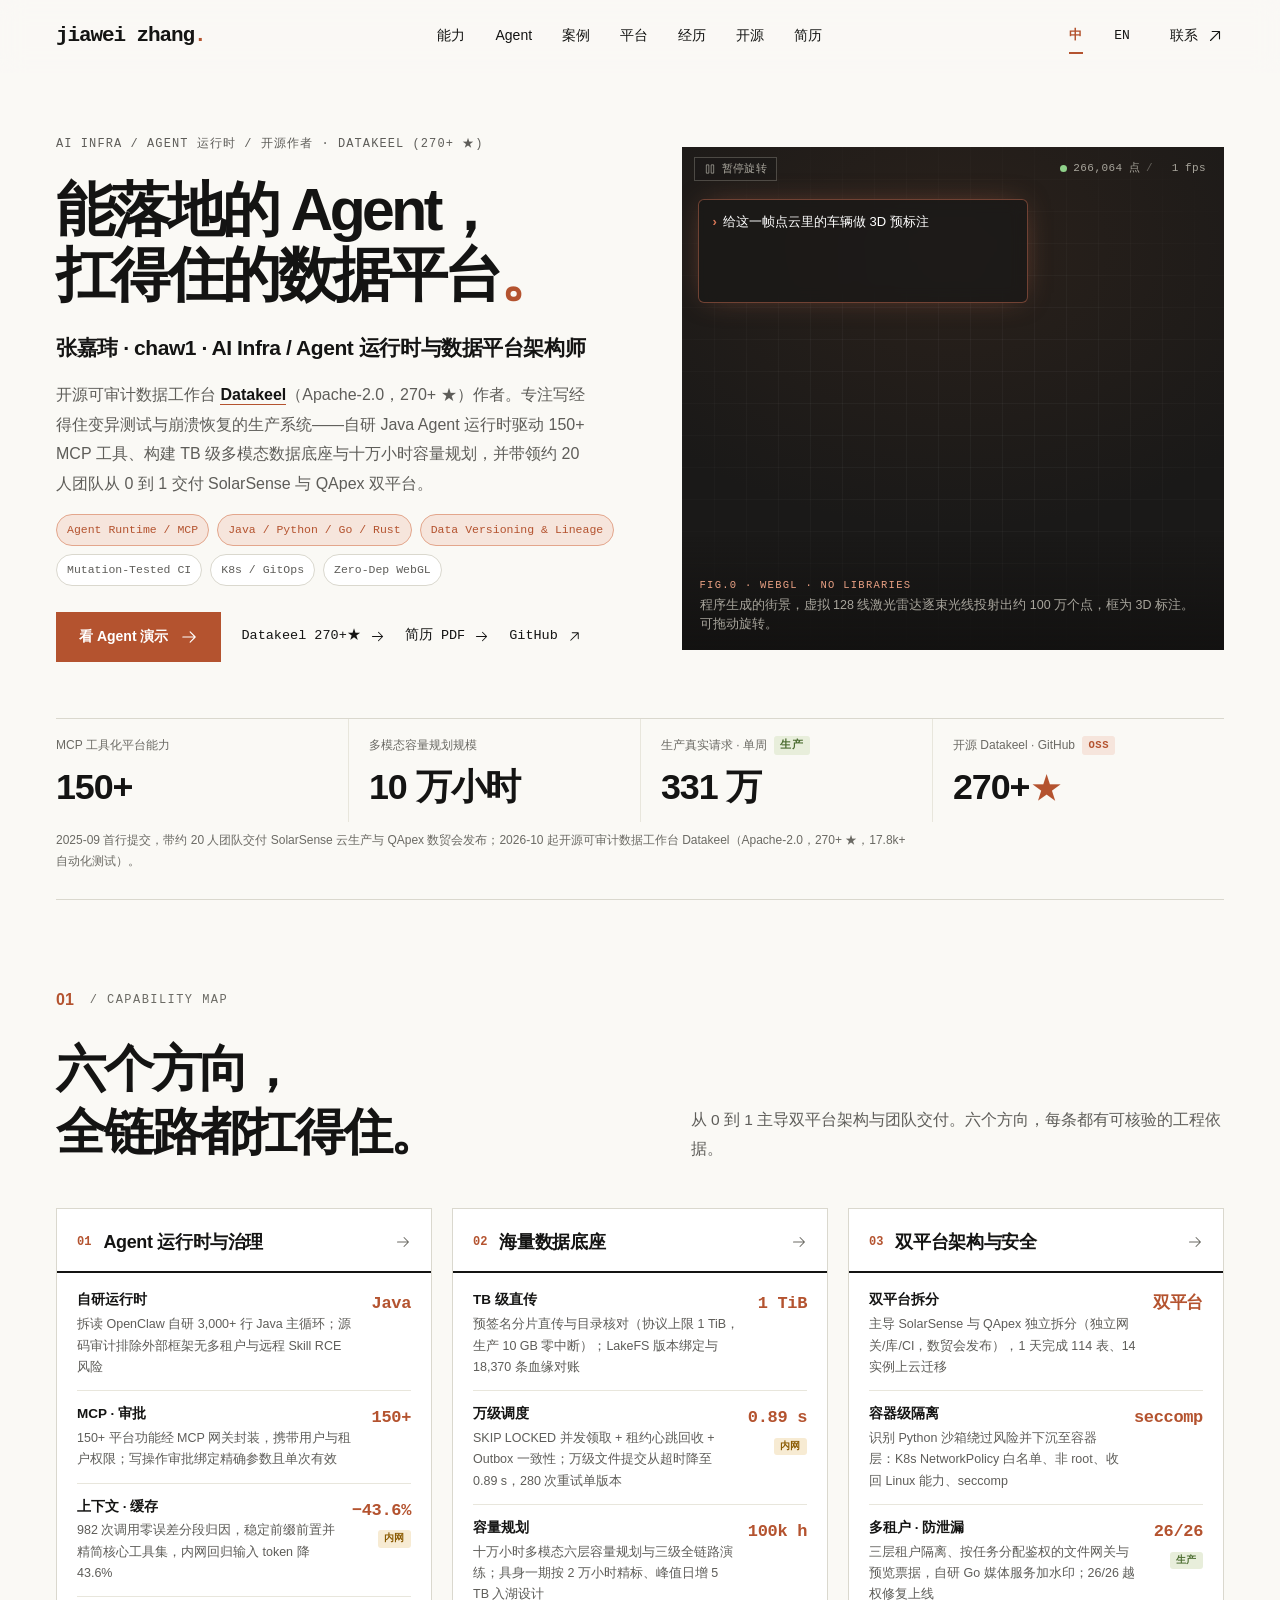
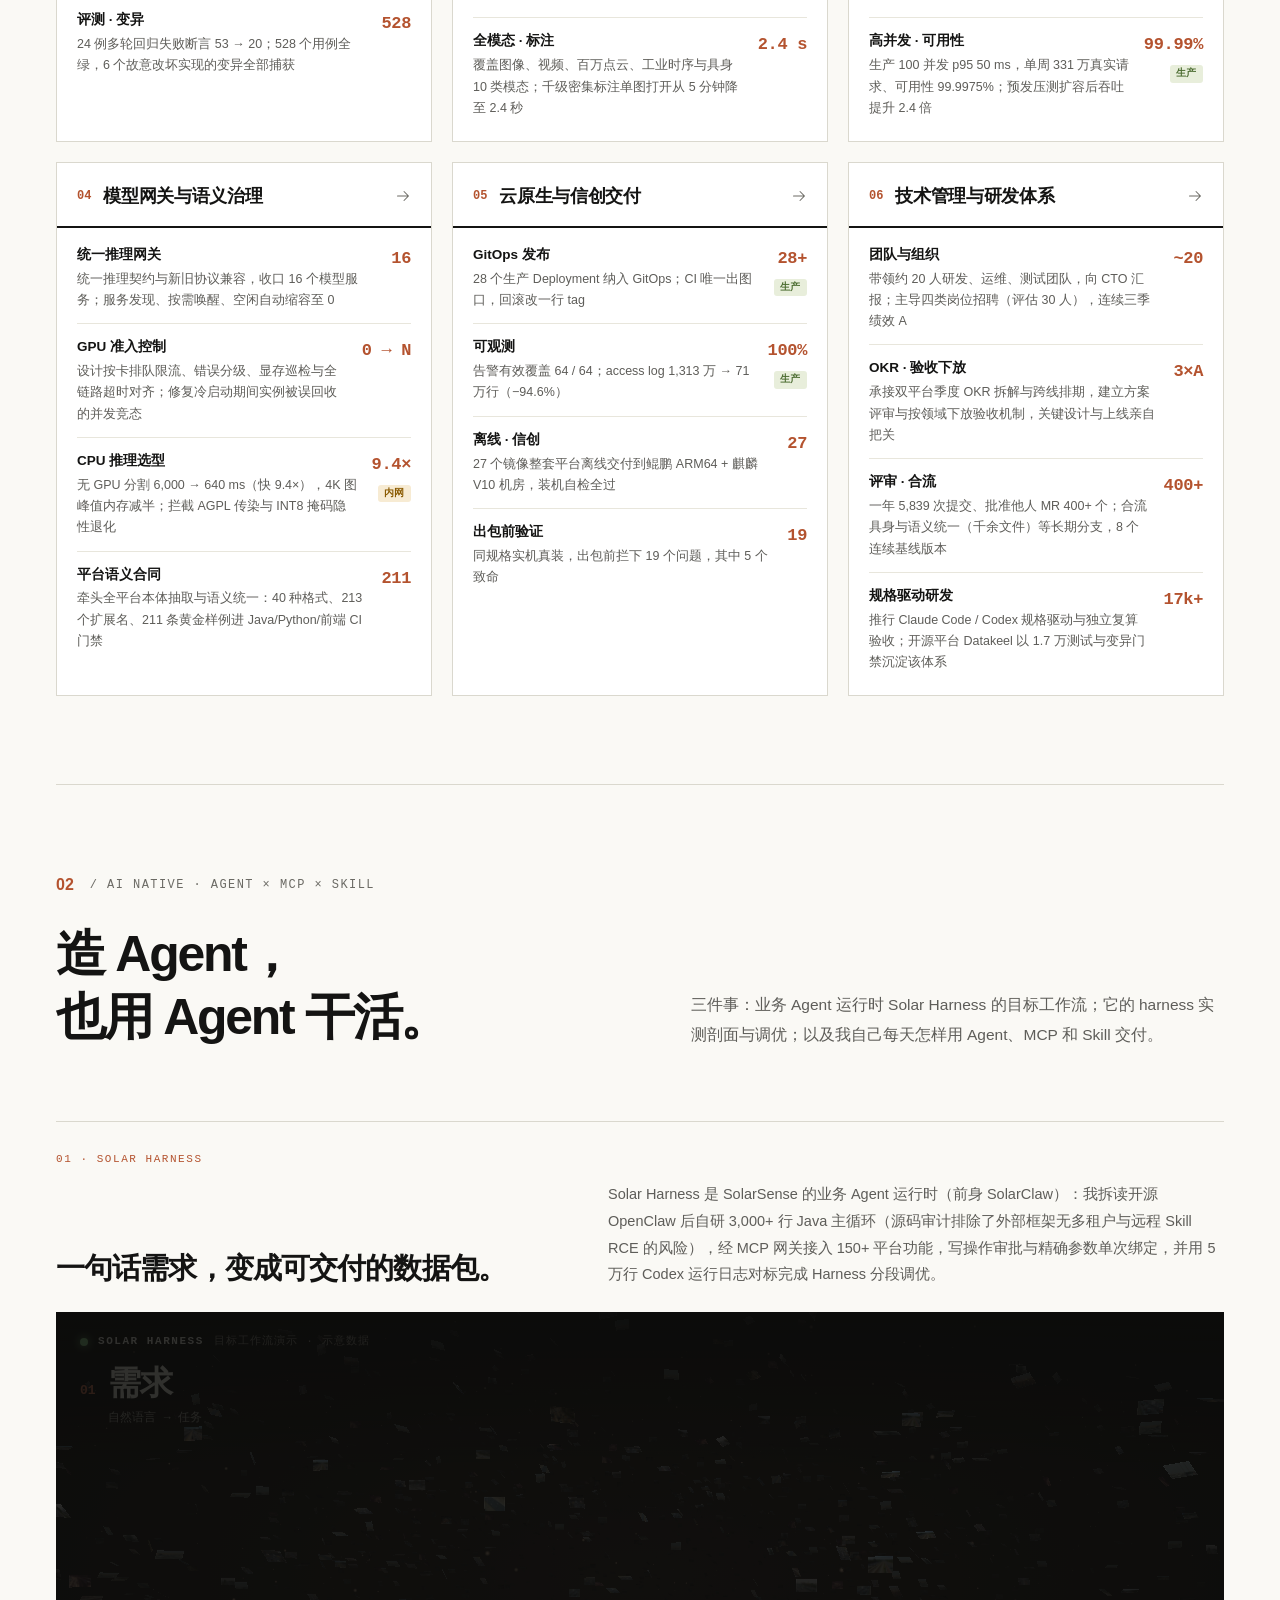
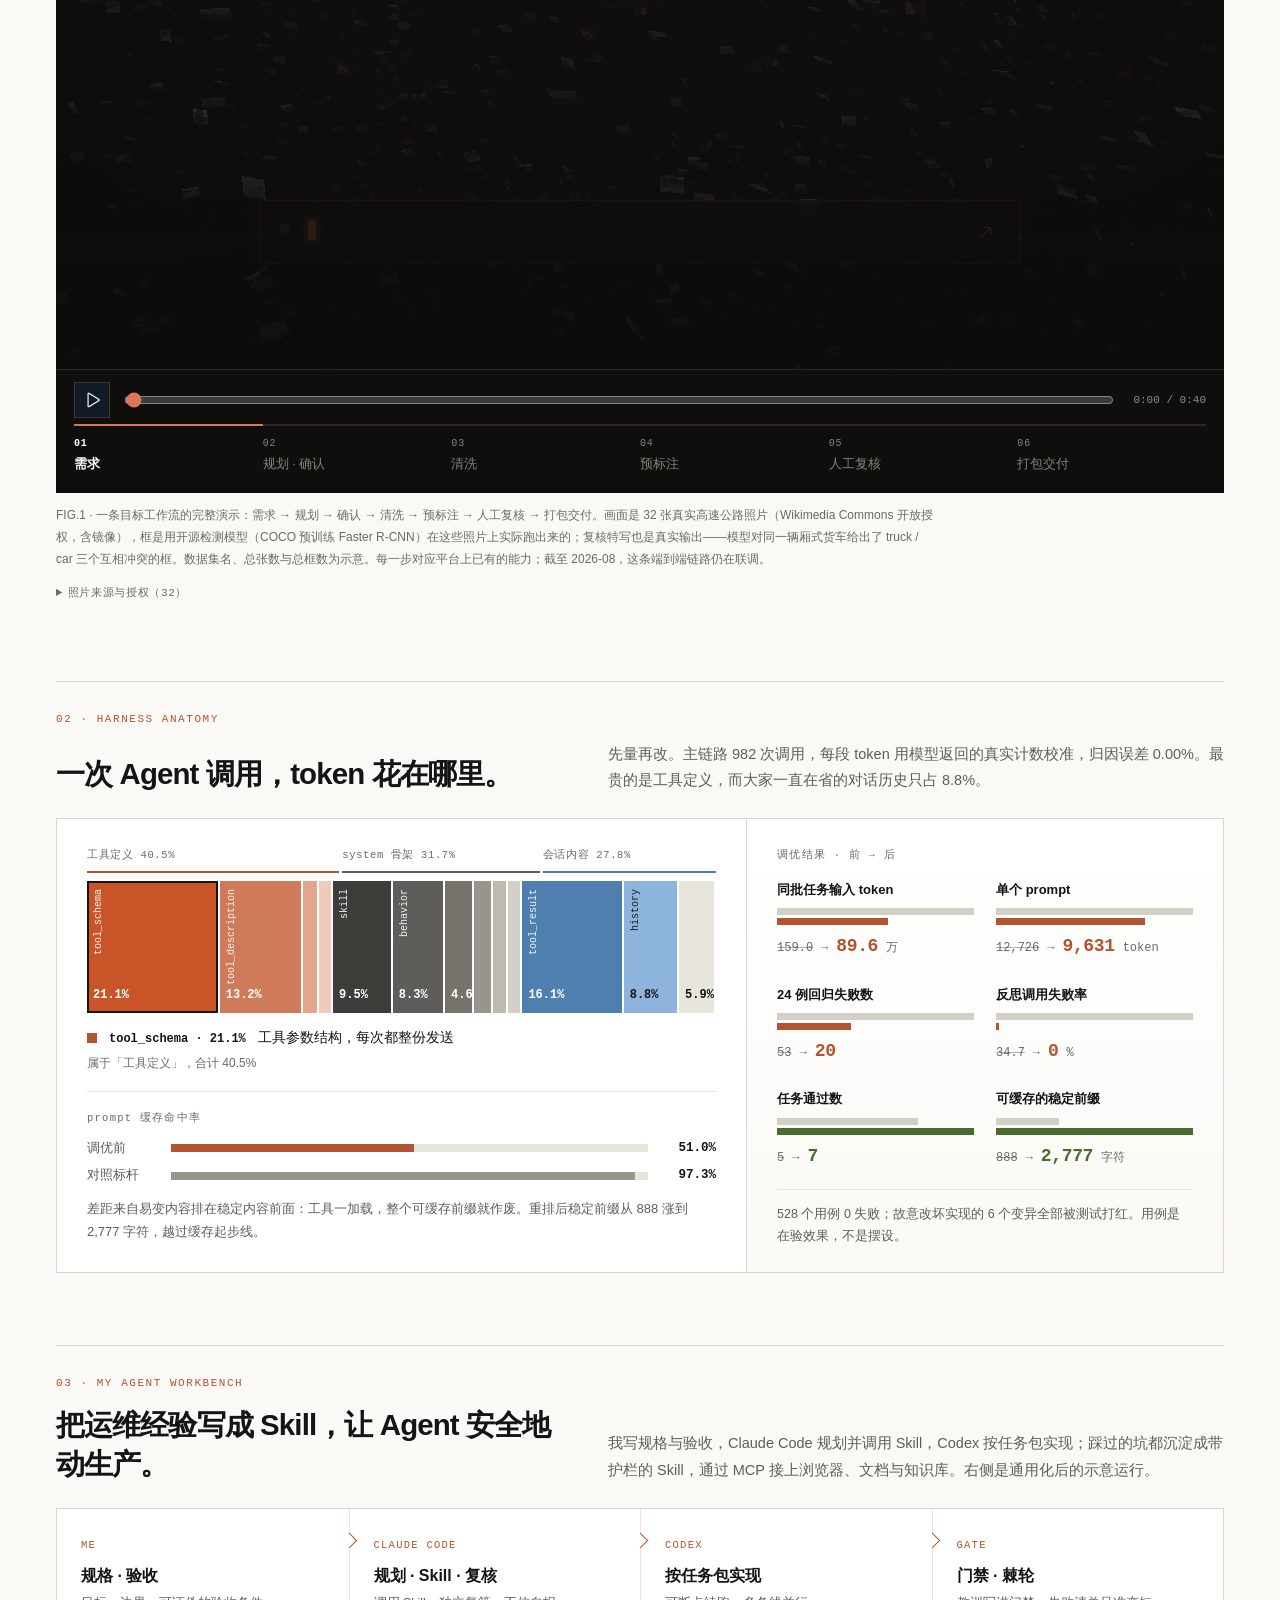
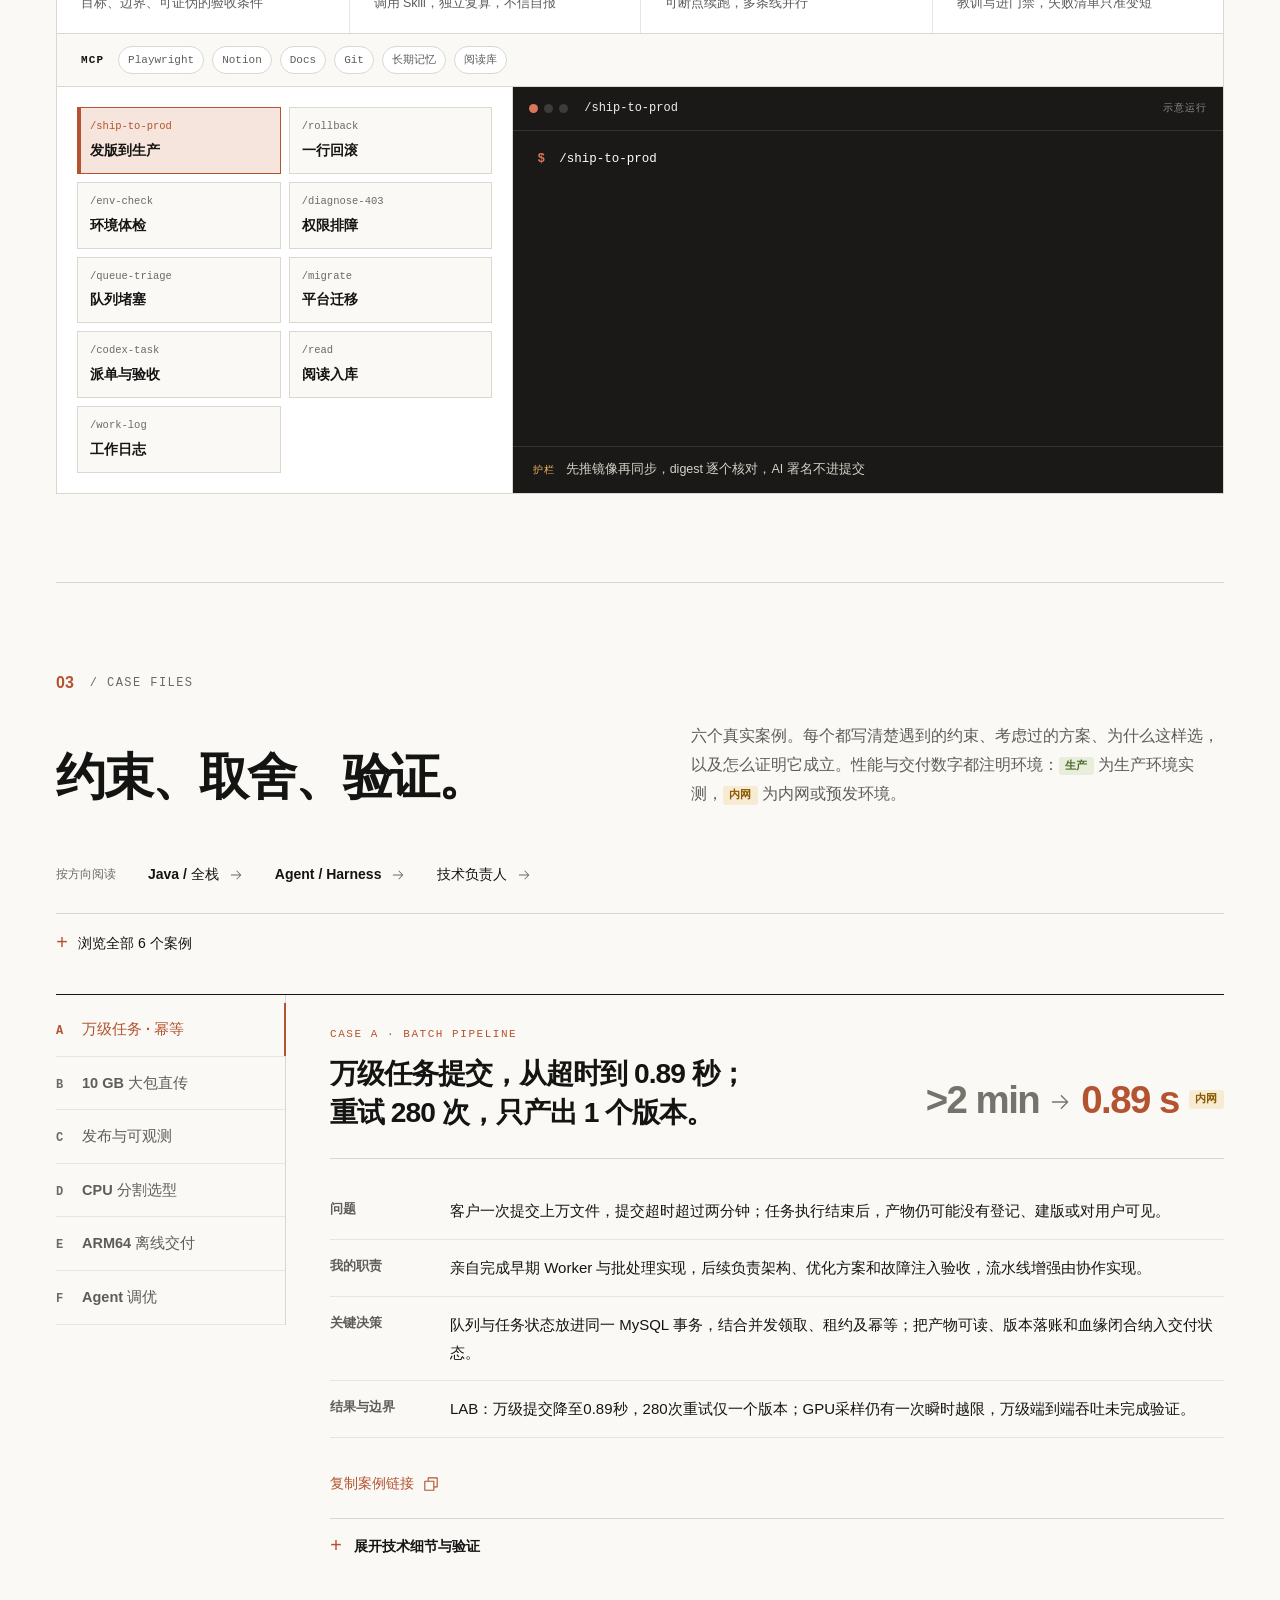
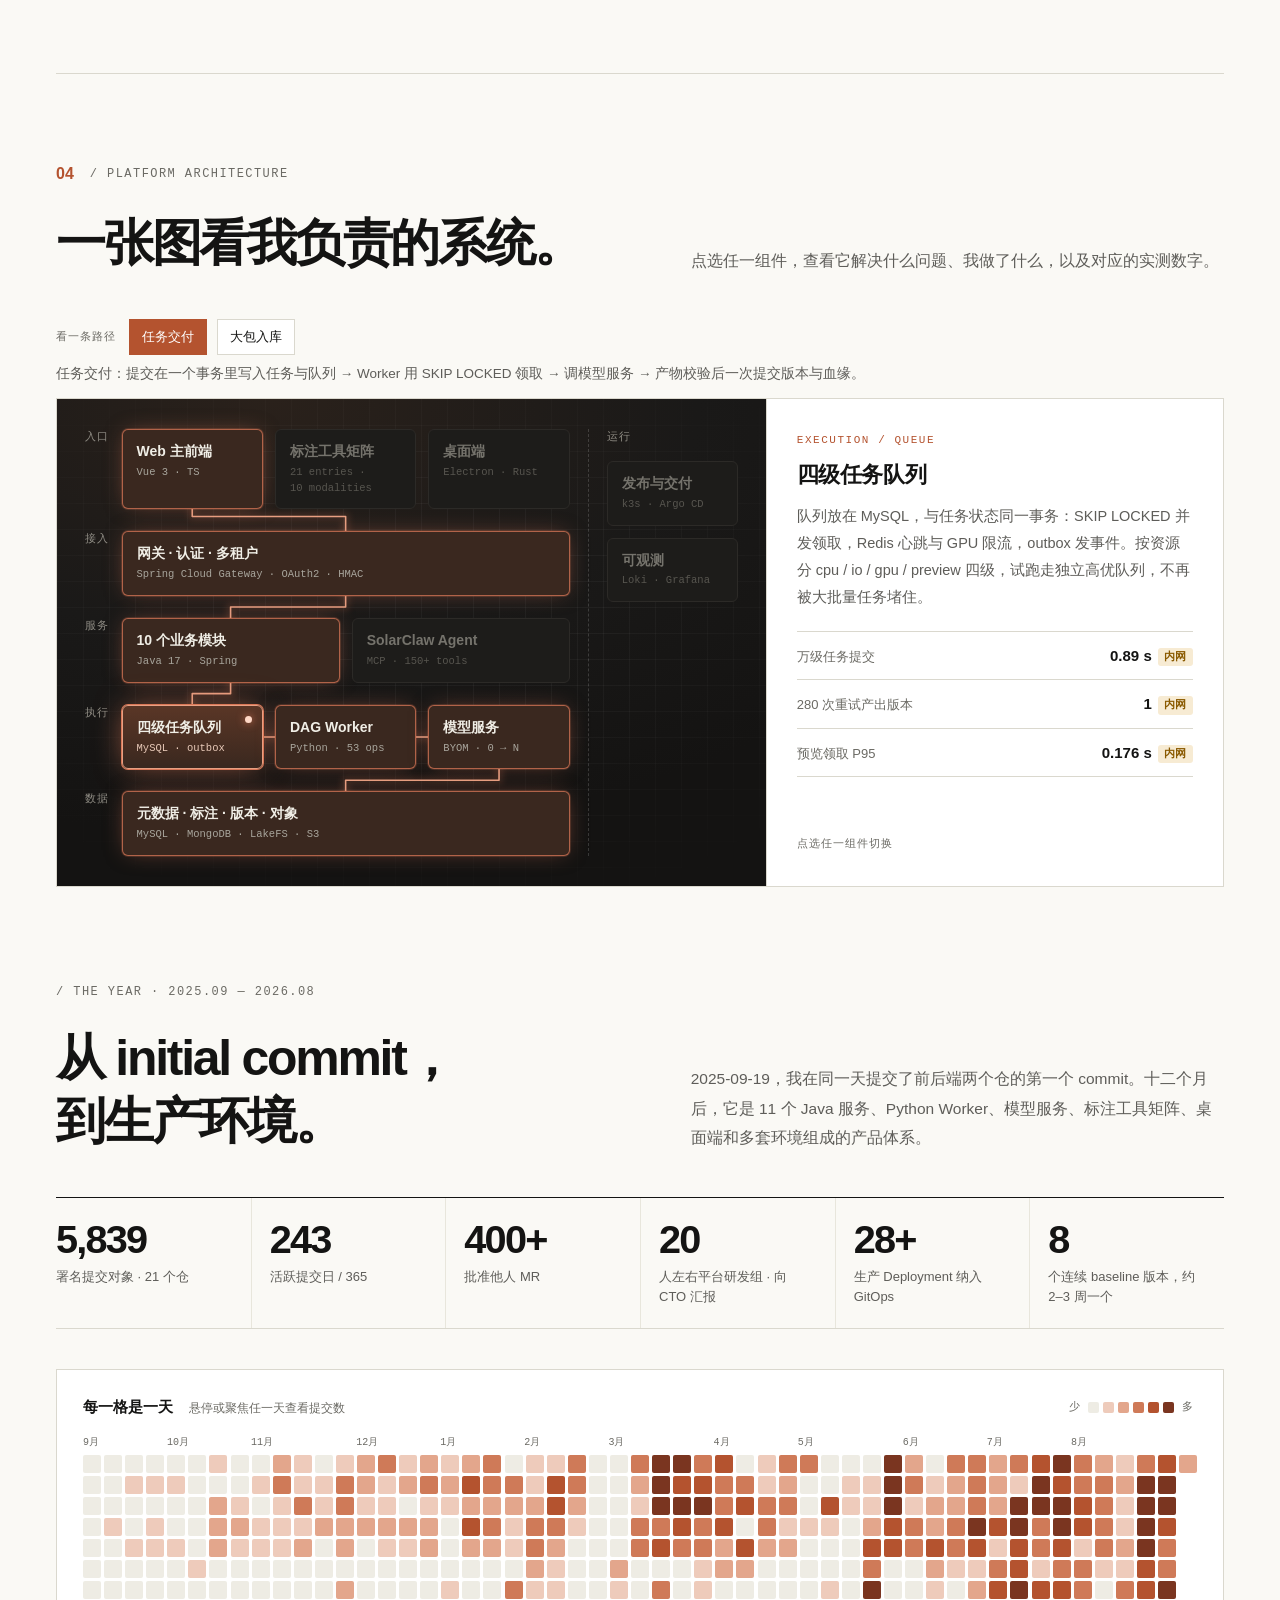
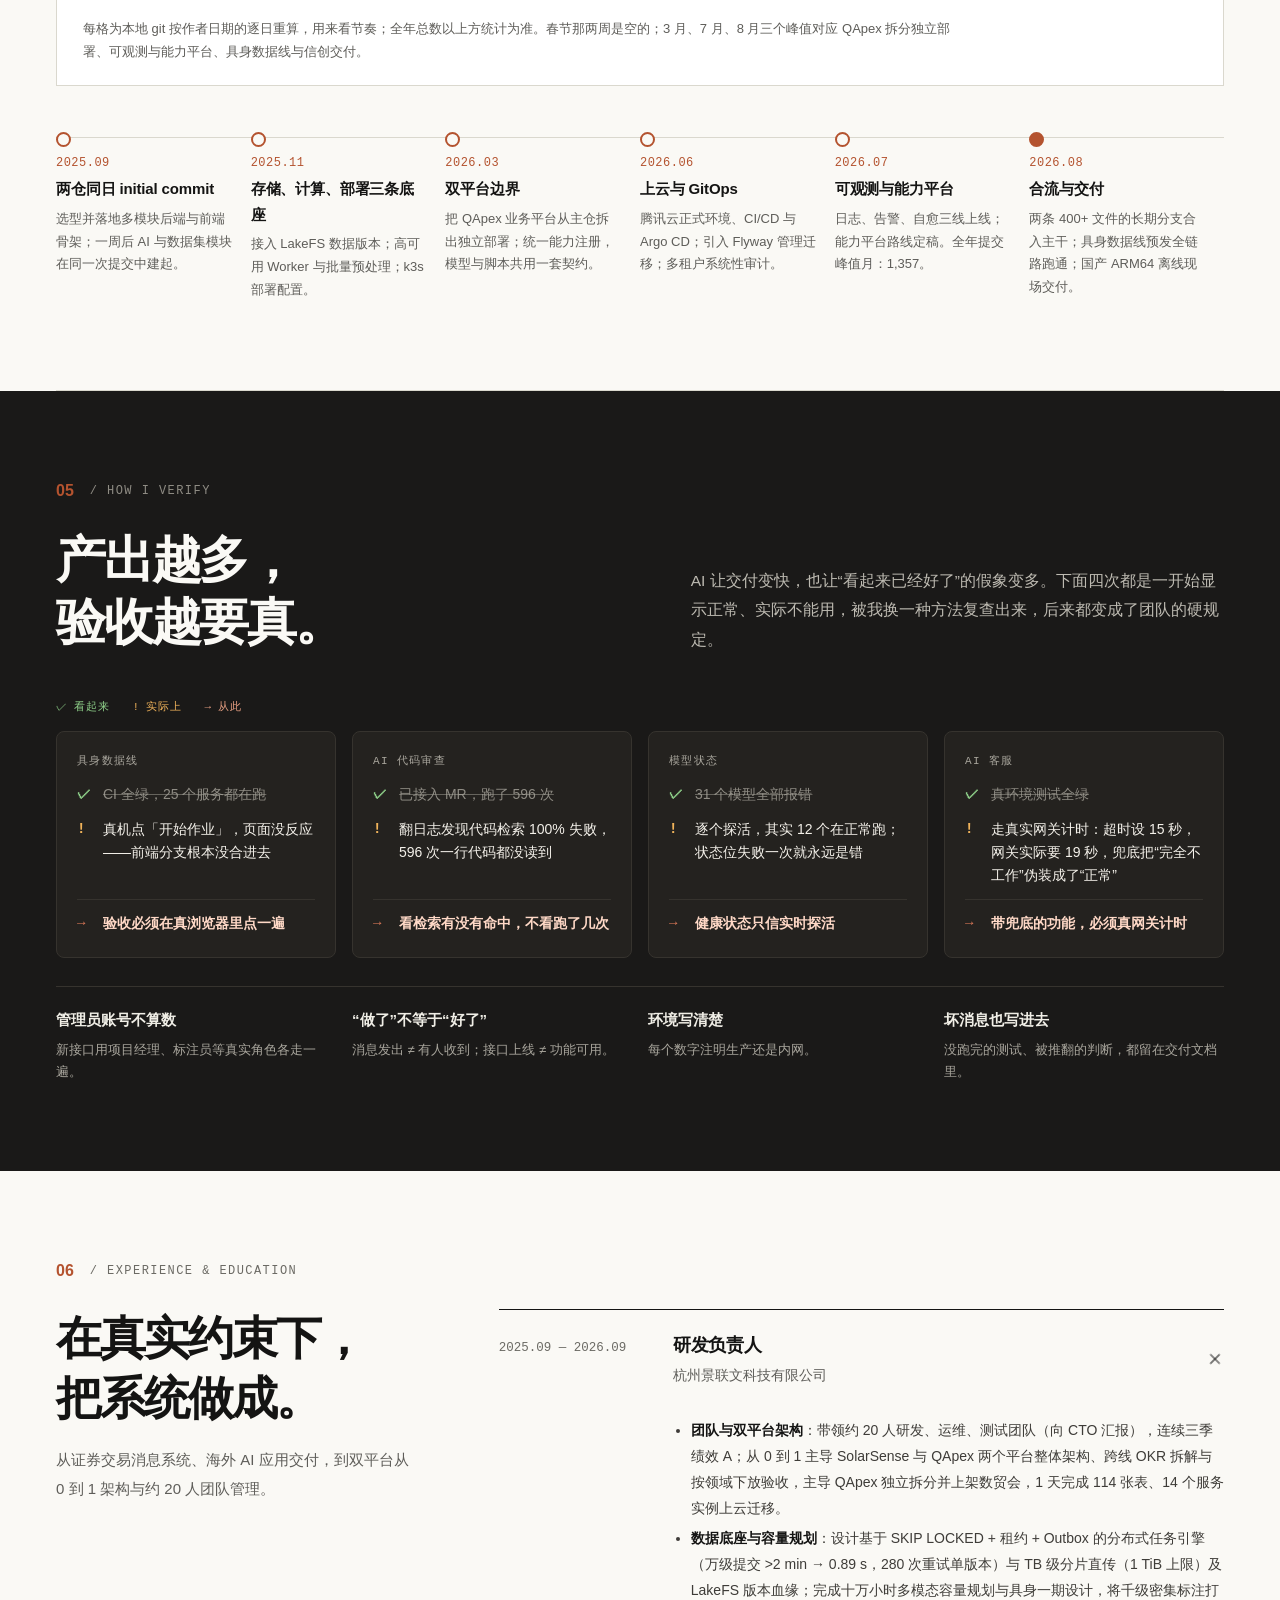
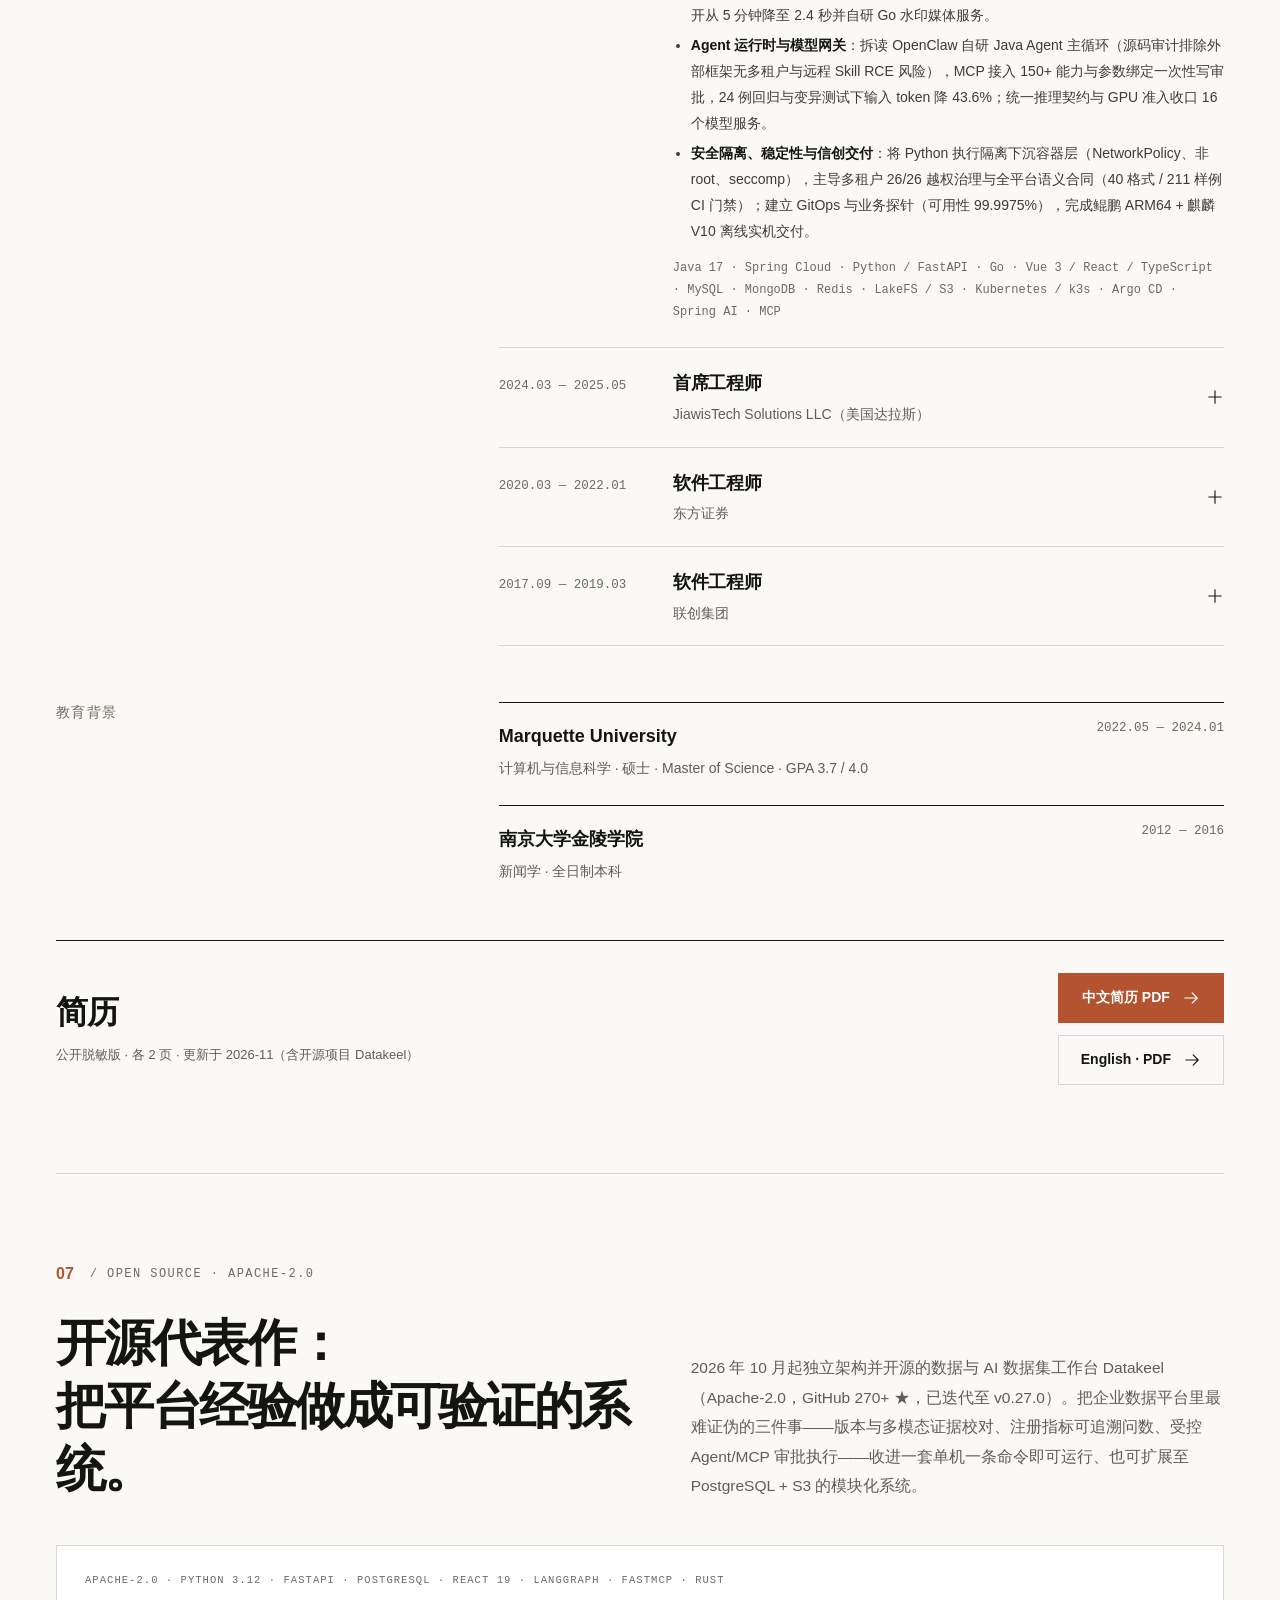
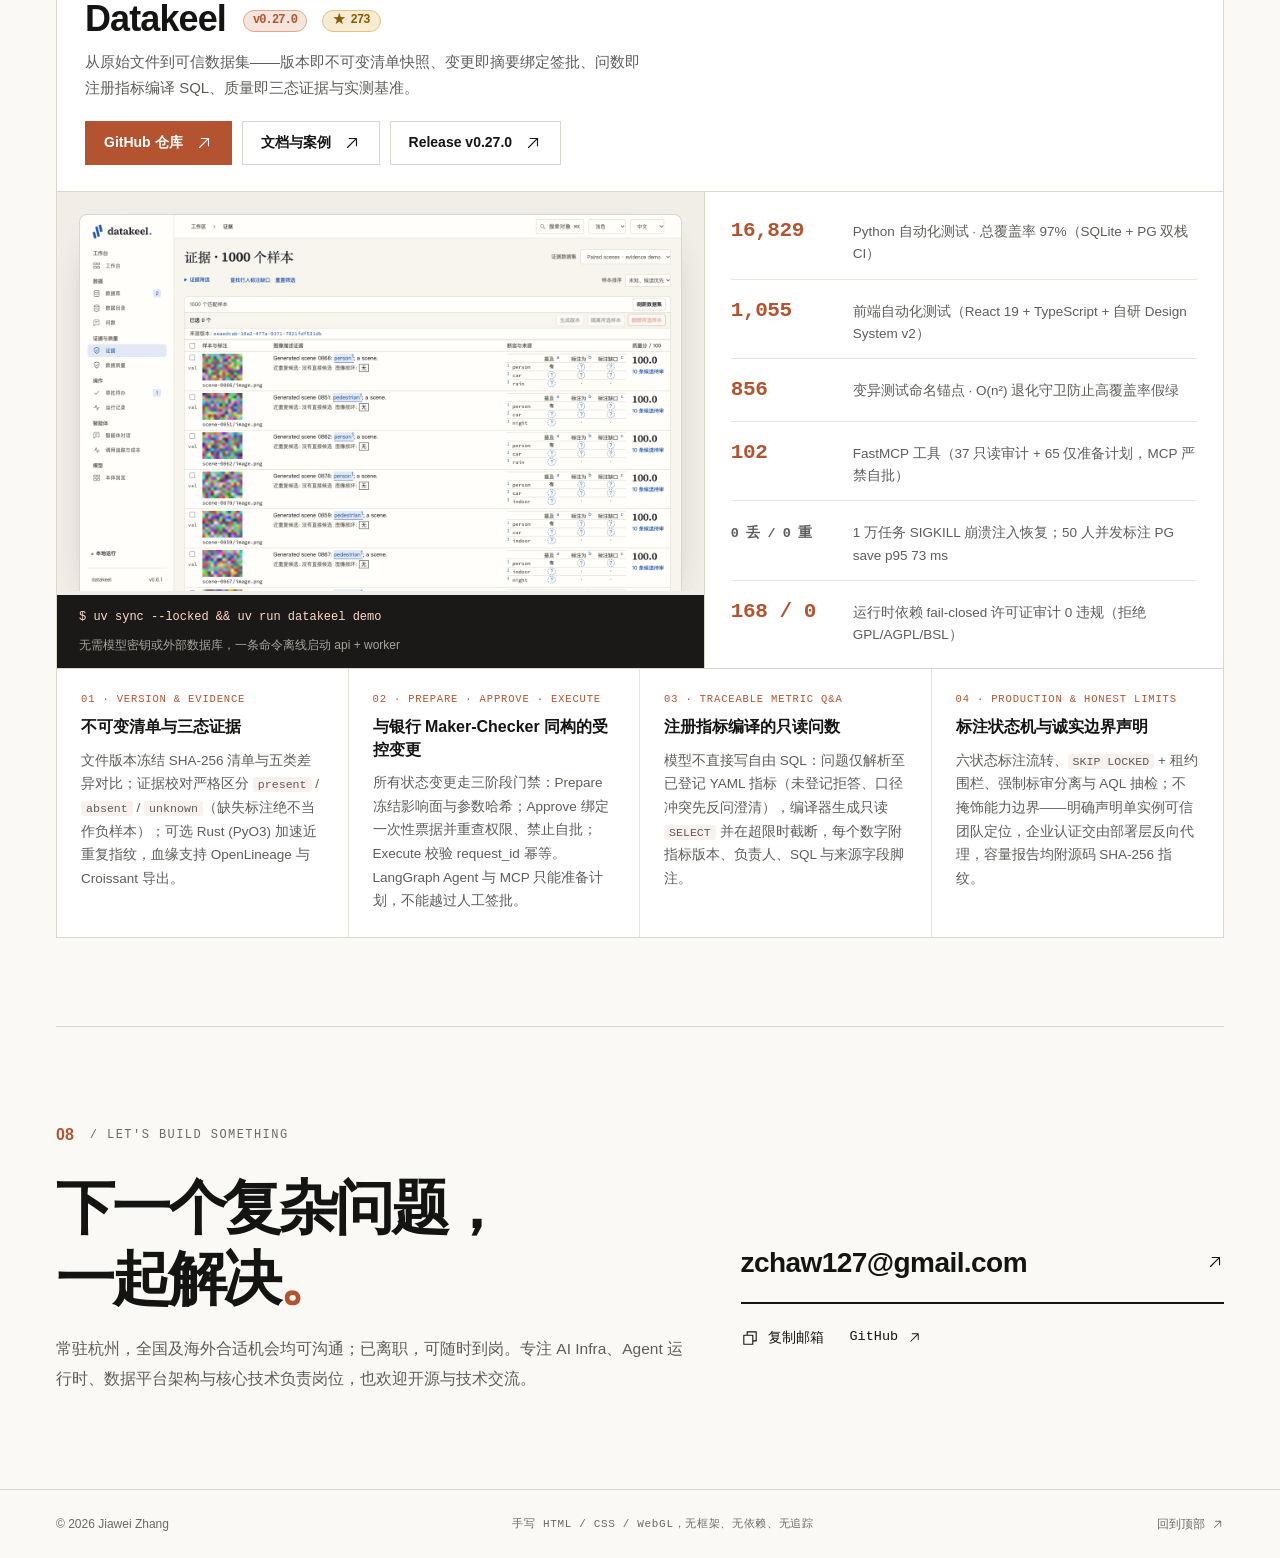
==== commit 51bab48f: "docs(datakeel): 个人站新增 datakeel.jiawis.com 文档入口并更新站点地图指向" ====
--- a/index.html
+++ b/index.html
@@ -679,6 +679,8 @@
         </div>
         <div class="dk-links">
           <a class="button" href="https://github.com/chaw1/datakeel" target="_blank" rel="noopener noreferrer"><span class="zh">GitHub 仓库</span><span class="en">GitHub Repository</span><i class="icon i-up" aria-hidden="true"></i></a>
+          <a class="button button-secondary zh" href="https://datakeel.jiawis.com/zh/" target="_blank" rel="noopener noreferrer">文档与案例<i class="icon i-up" aria-hidden="true"></i></a>
+          <a class="button button-secondary en" href="https://datakeel.jiawis.com/" target="_blank" rel="noopener noreferrer">Docs &amp; Guides<i class="icon i-up" aria-hidden="true"></i></a>
           <a class="button button-secondary" href="https://github.com/chaw1/datakeel/releases" target="_blank" rel="noopener noreferrer"><span class="zh">Release v0.27.0</span><span class="en">v0.27.0 Release</span><i class="icon i-up" aria-hidden="true"></i></a>
         </div>
       </header>
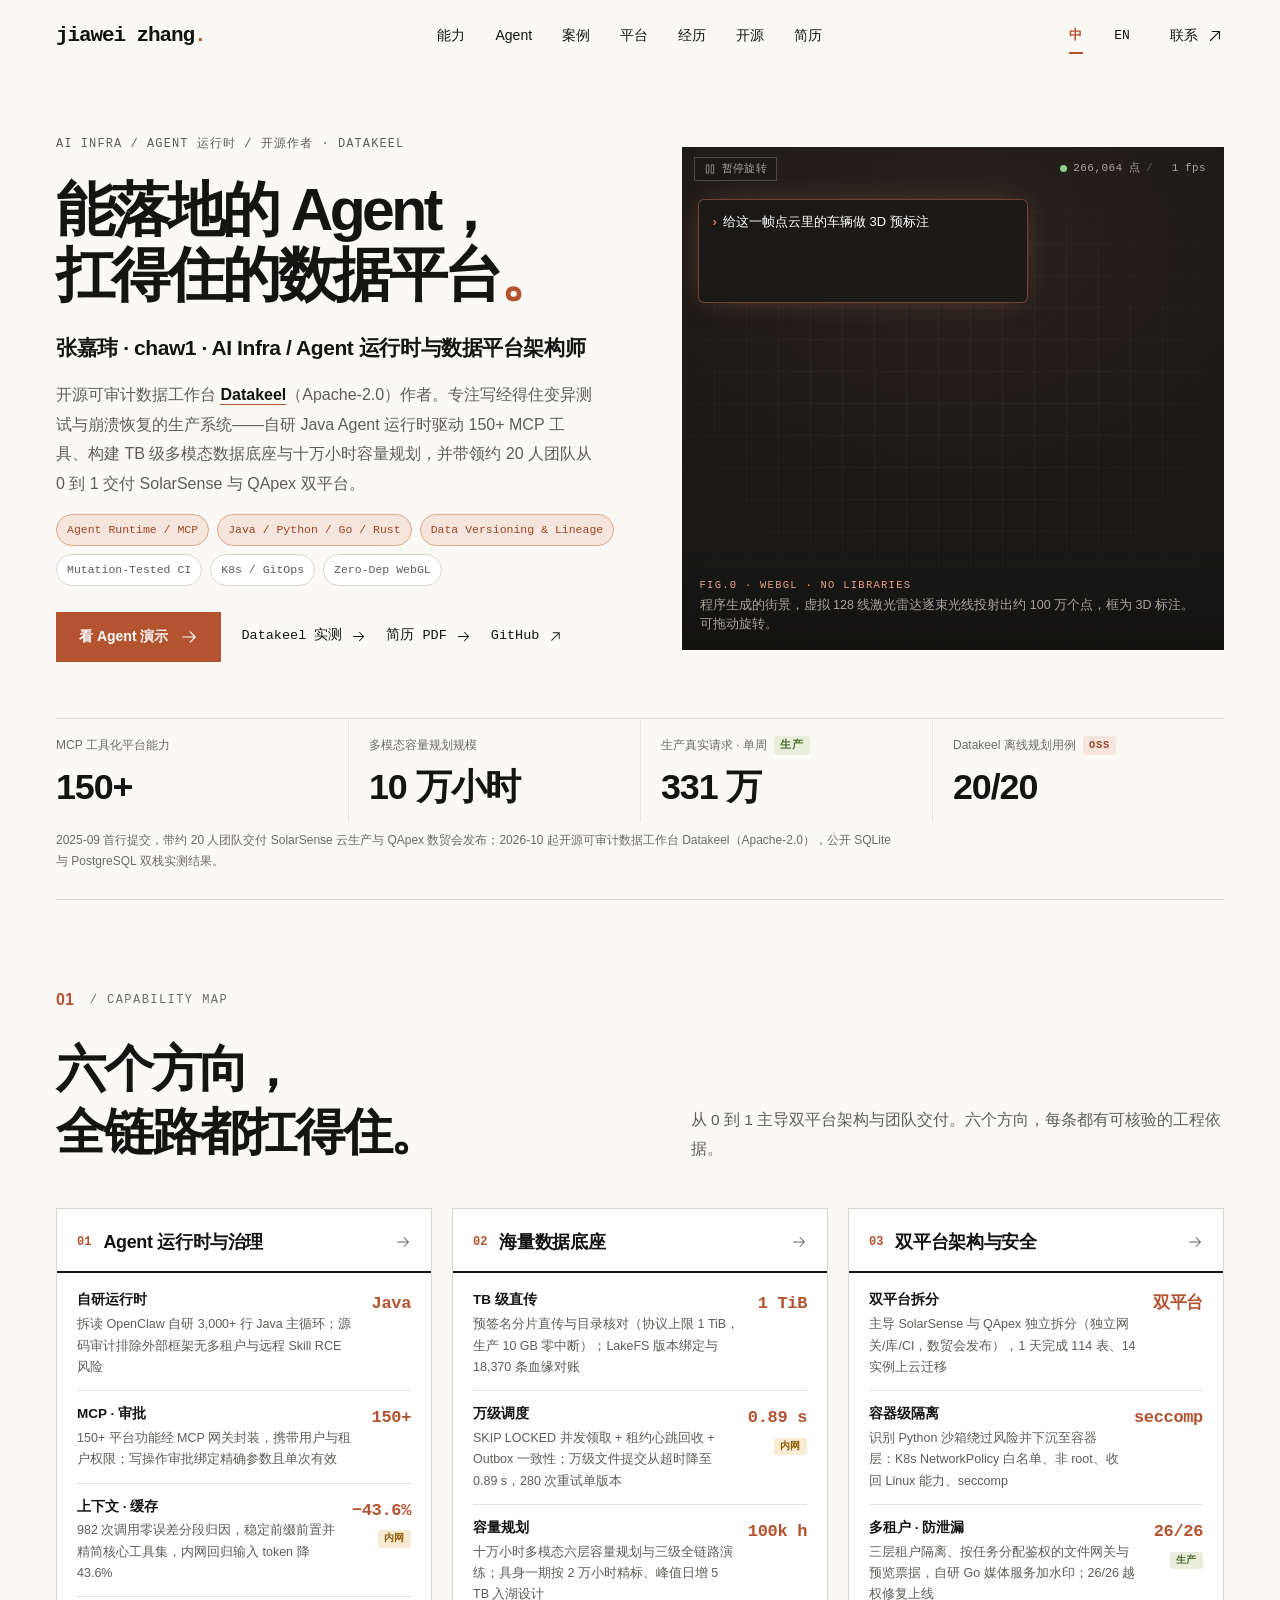
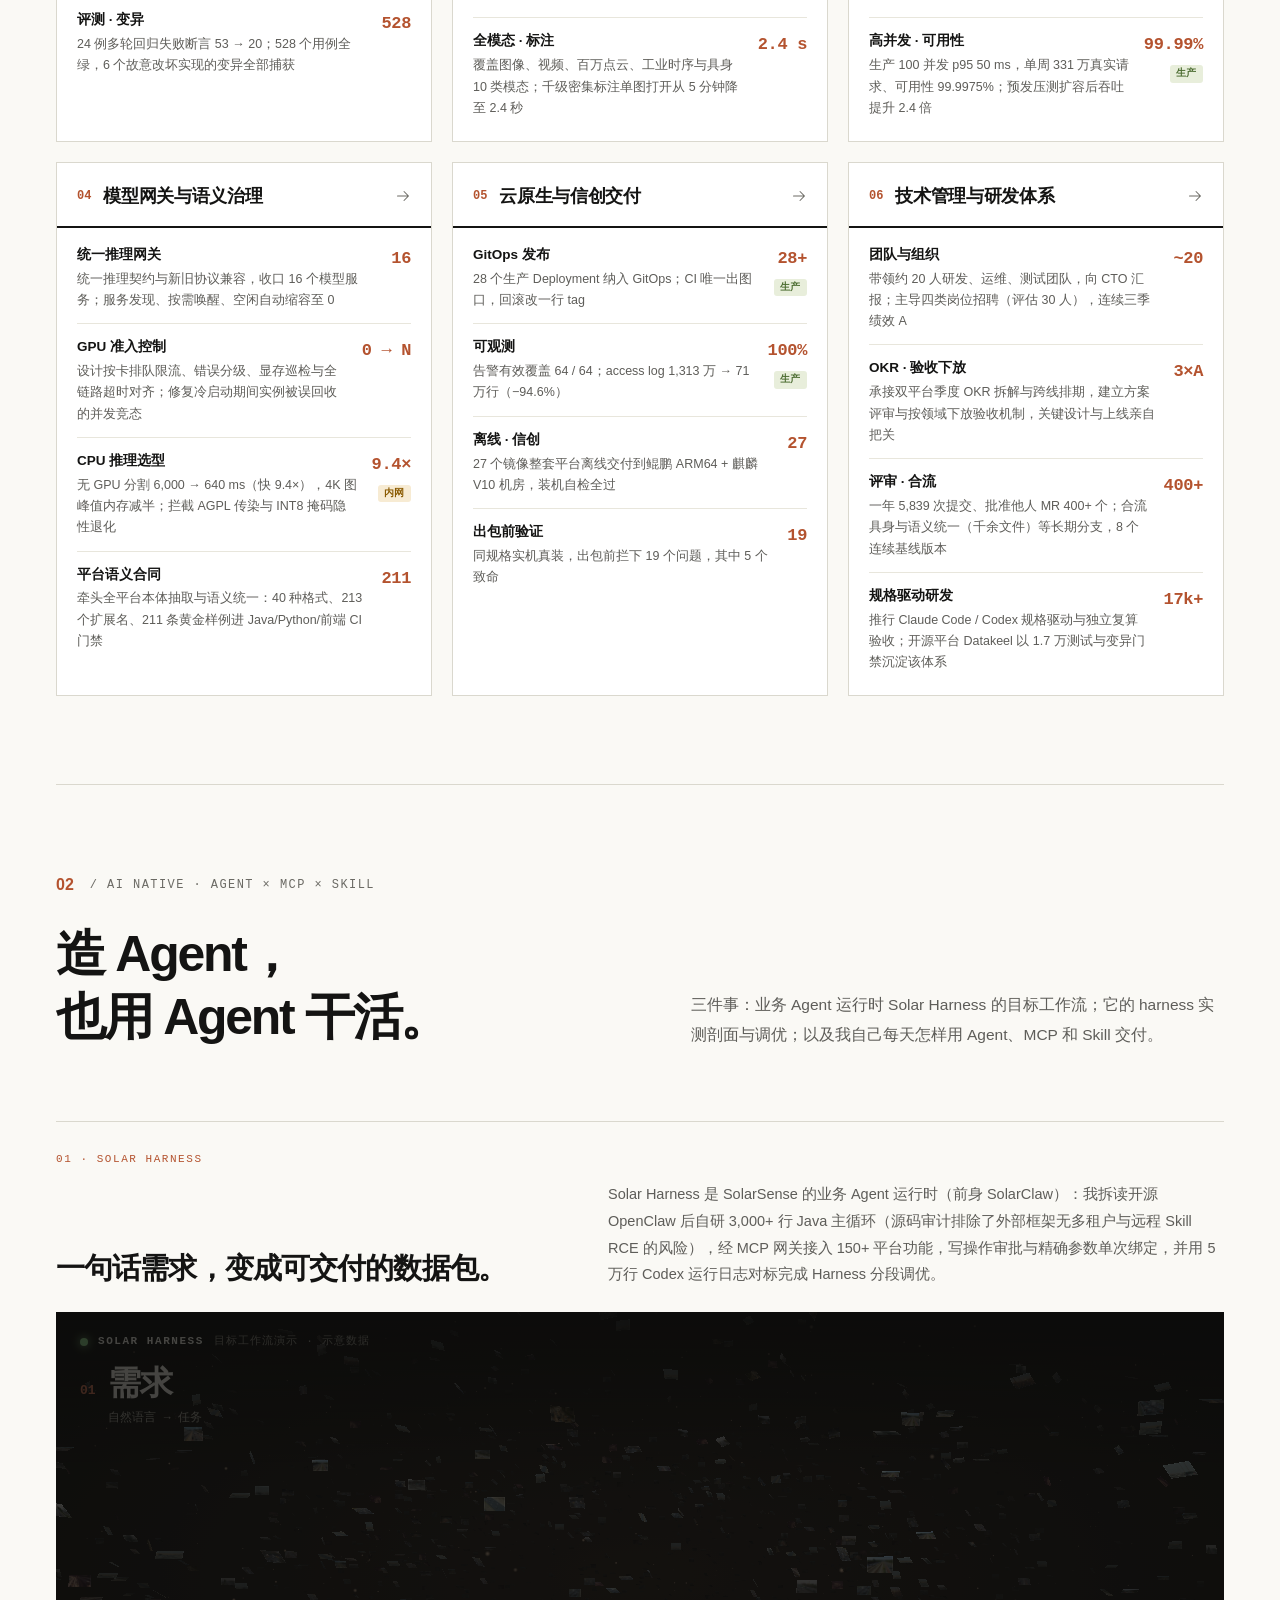
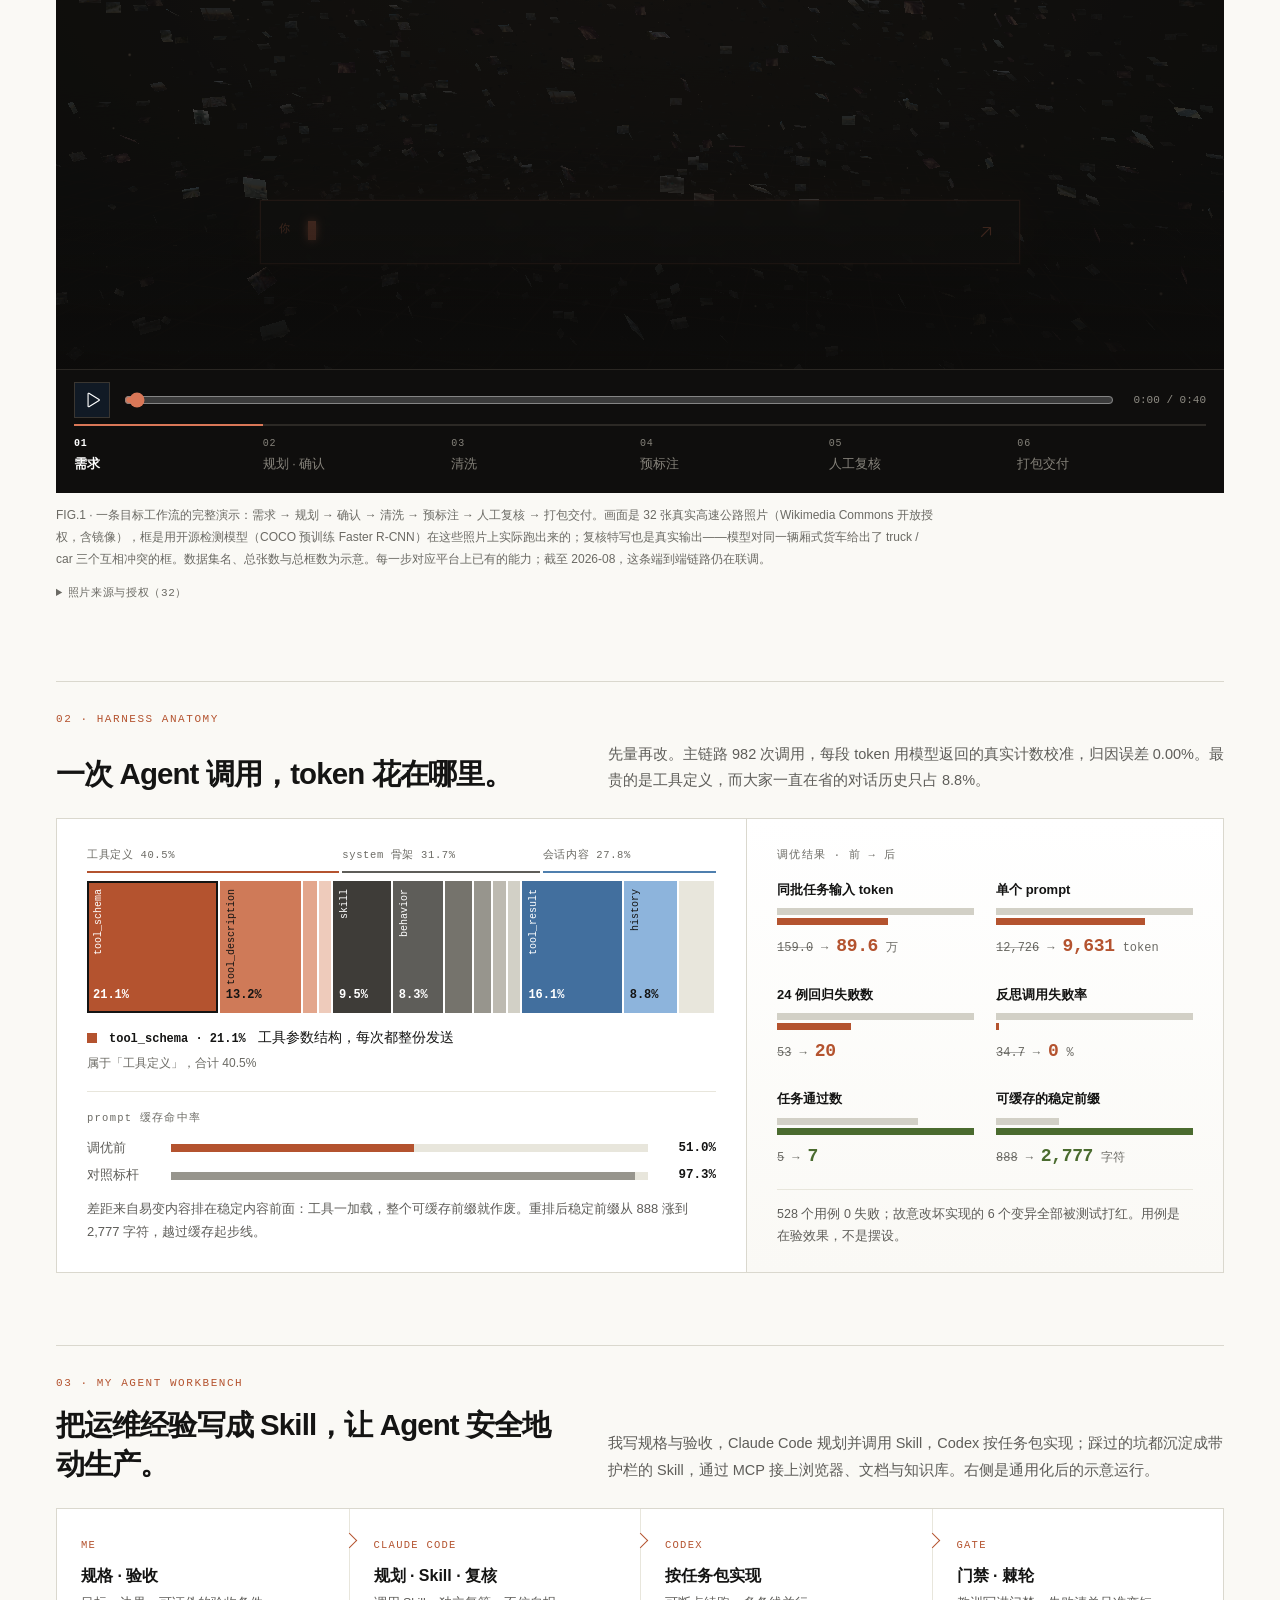
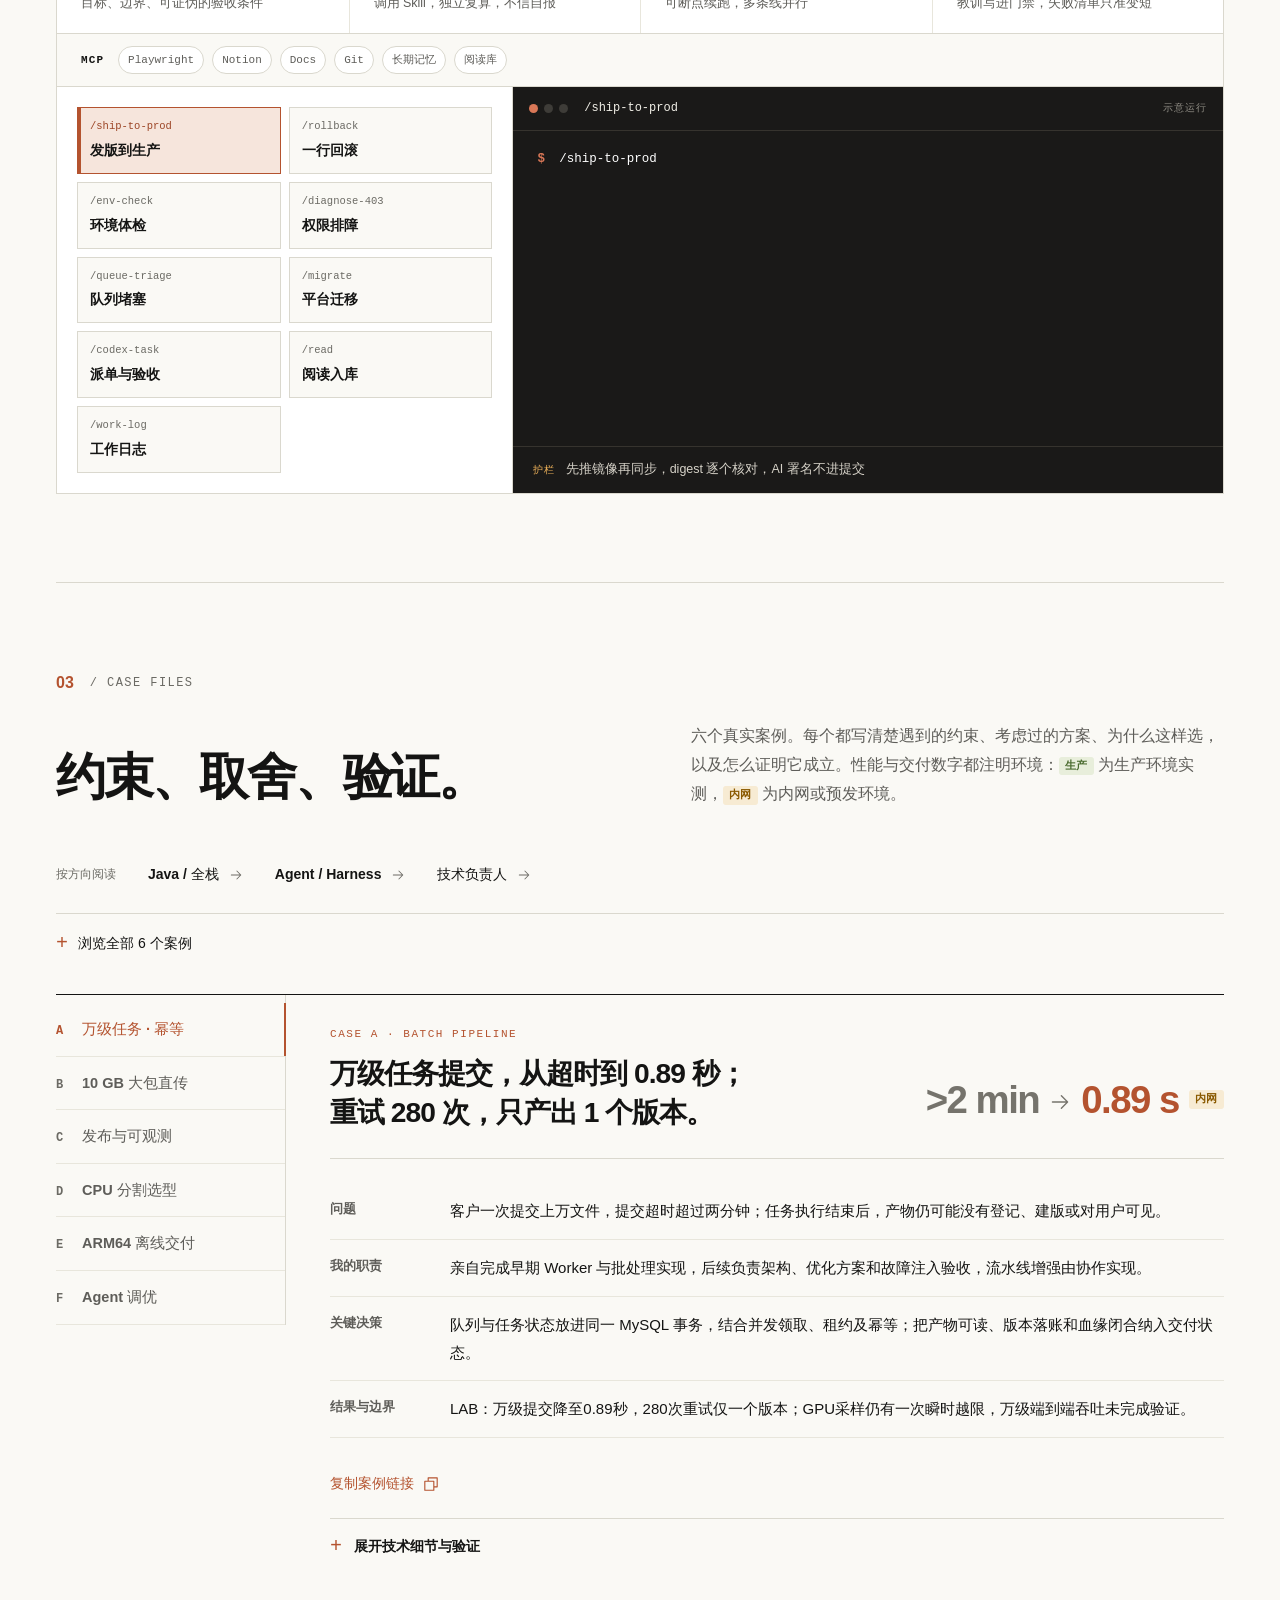
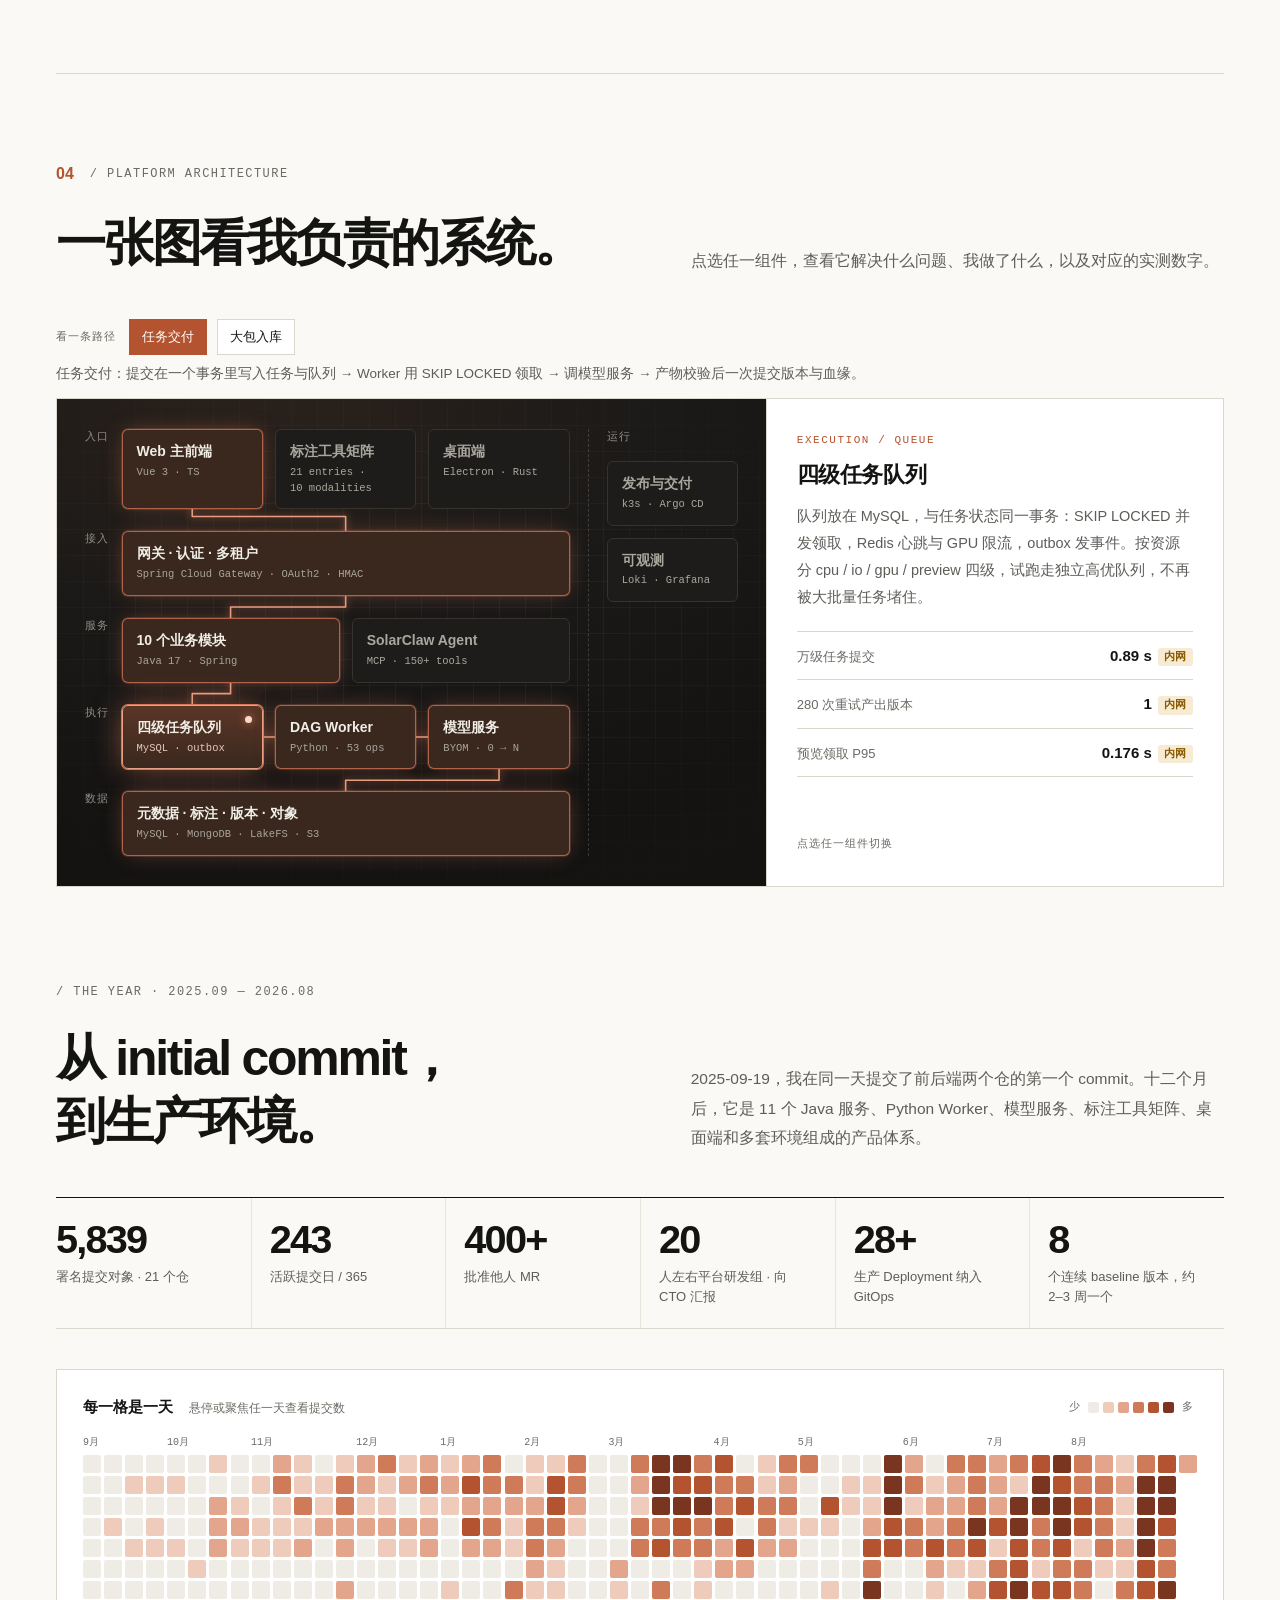
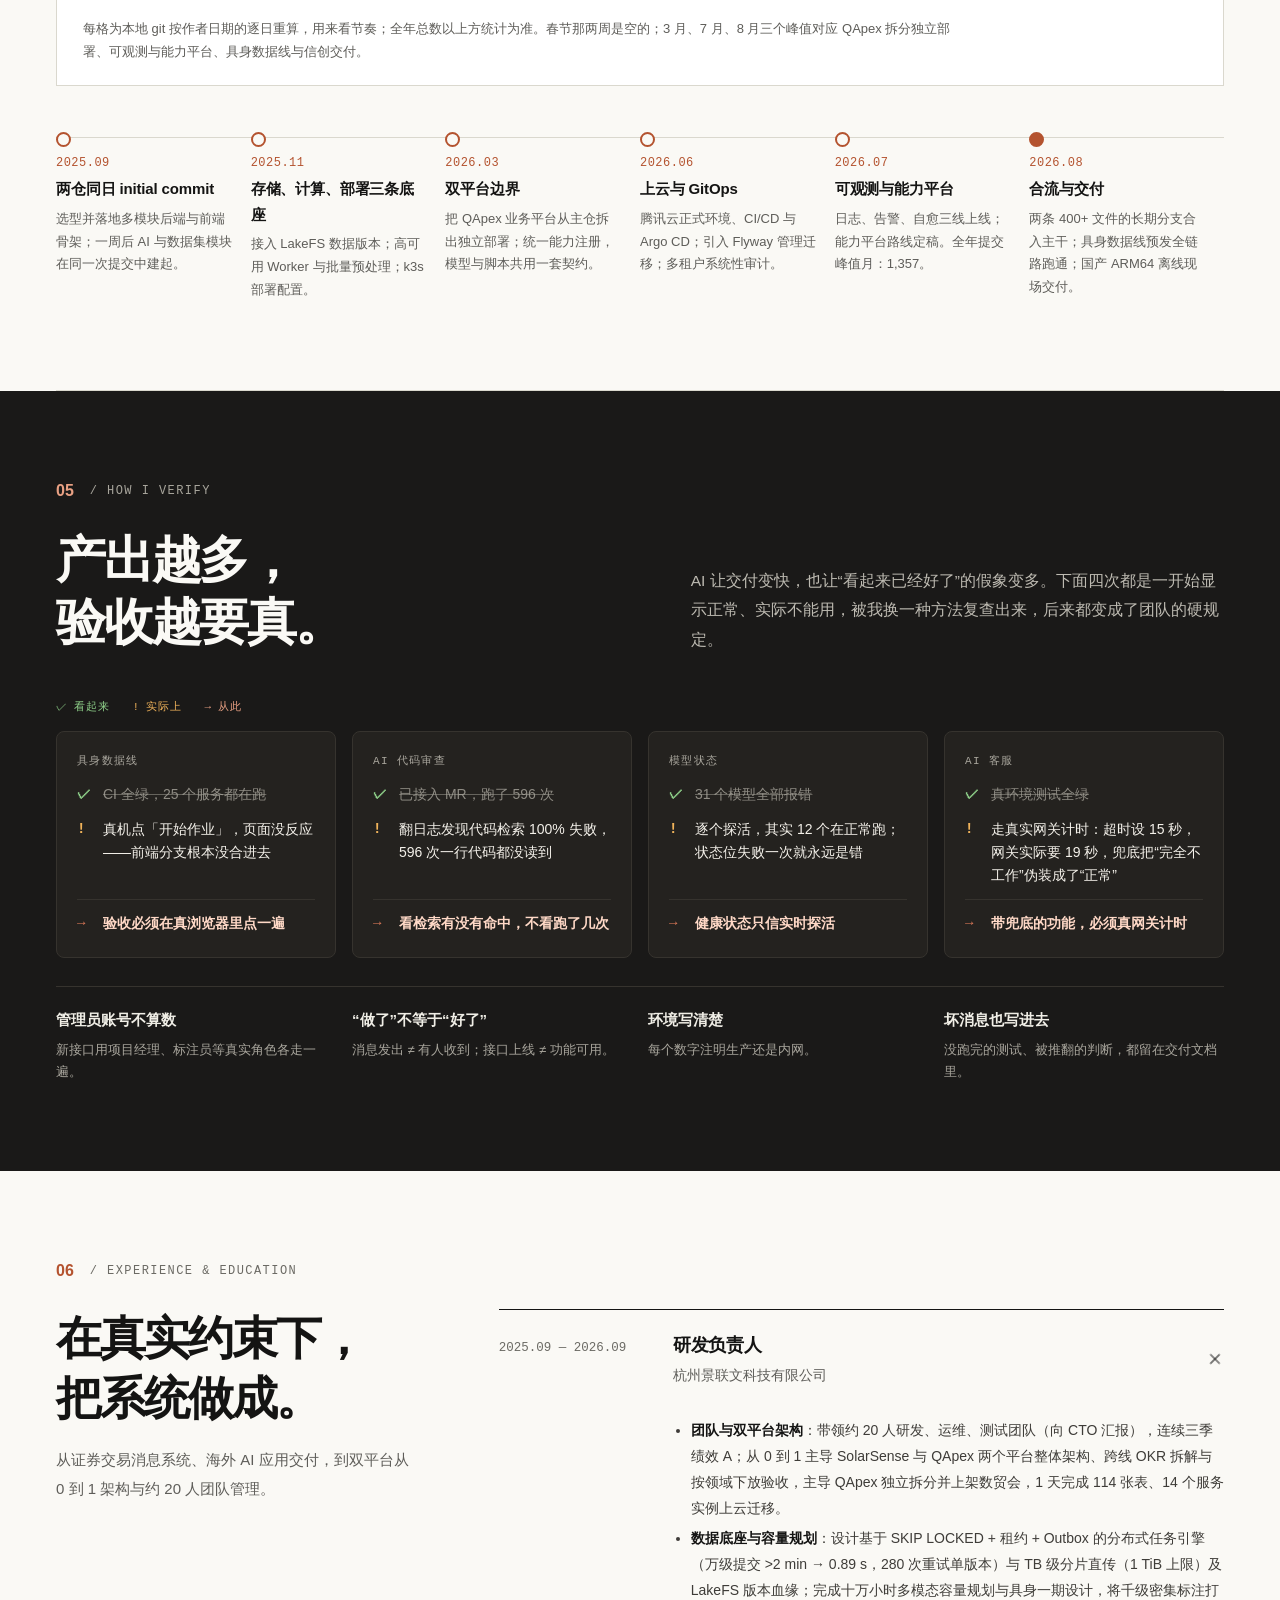
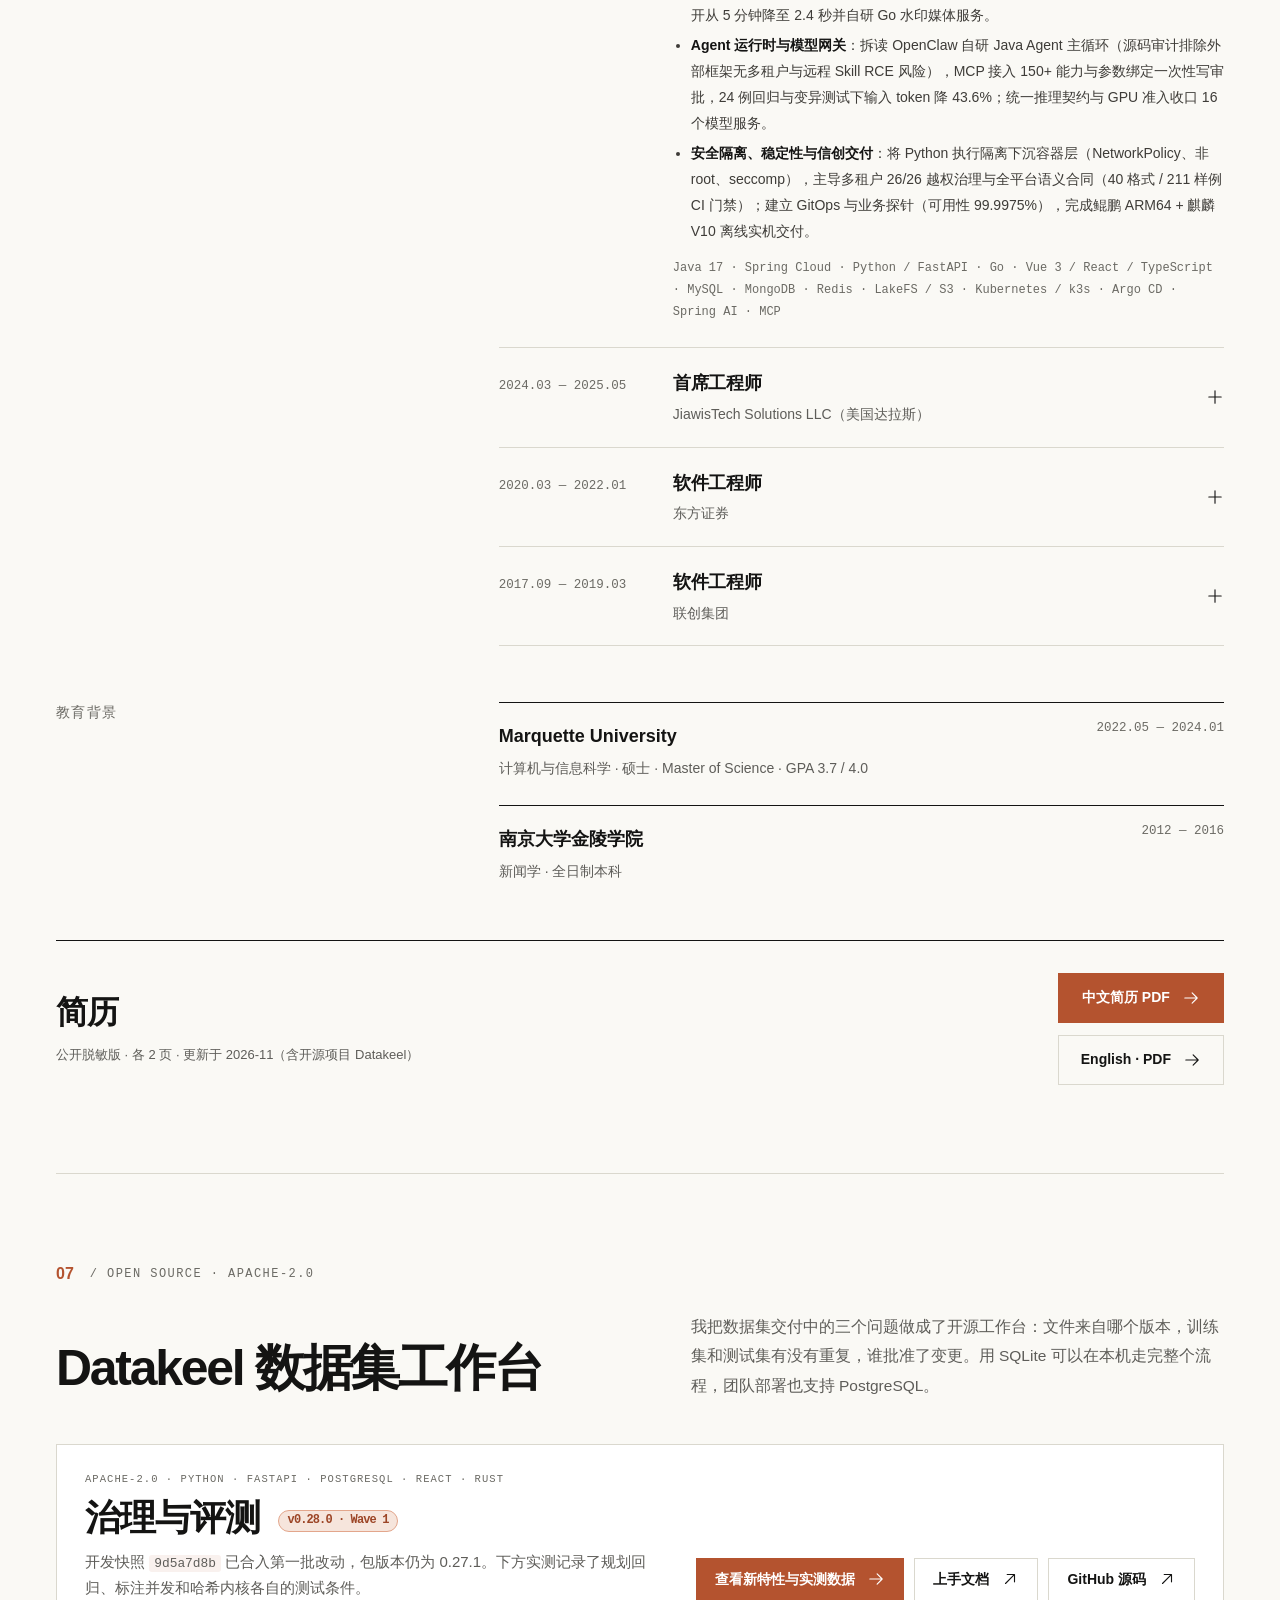
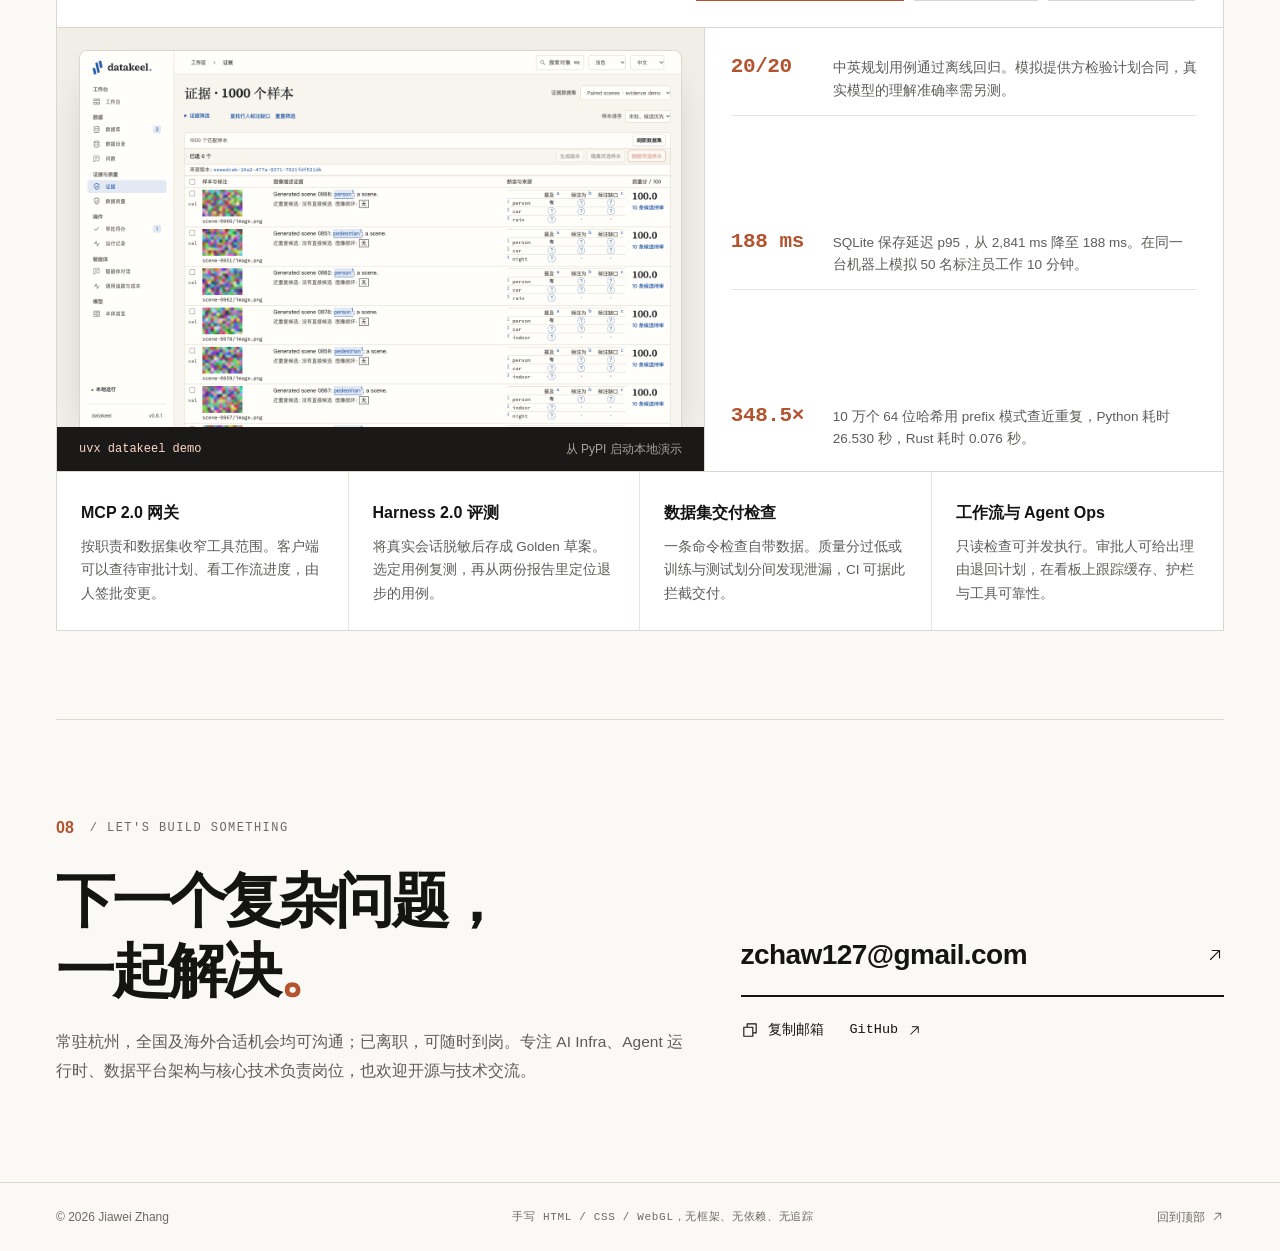
==== commit c3f66996: "更新首页开源专章并修复小屏交互" ====
--- a/index.html
+++ b/index.html
@@ -5,9 +5,9 @@
 <meta name="viewport" content="width=device-width, initial-scale=1">
 <meta name="theme-color" content="#faf9f5">
 <title>张嘉玮 Jiawei Zhang (chaw1) — AI Infra / Agent 运行时 / 数据平台架构师</title>
-<meta name="description" content="张嘉玮 Jiawei Zhang (chaw1)，AI Infra 与数据平台架构师、开源工作台 Datakeel（Apache-2.0，270+ ★）作者。自研 Java Agent 运行时驱动 150+ MCP 工具，带领约 20 人团队从 0 到 1 主导 SolarSense 与 QApex 双平台架构与交付。">
+<meta name="description" content="张嘉玮 Jiawei Zhang (chaw1)，AI Infra 与数据平台架构师、开源工作台 Datakeel（Apache-2.0）作者。自研 Java Agent 运行时驱动 150+ MCP 工具，带领约 20 人团队从 0 到 1 主导 SolarSense 与 QApex 双平台架构与交付。">
 <meta property="og:title" content="张嘉玮 Jiawei Zhang (chaw1) — AI Infra / Agent 运行时 / 数据平台架构师">
-<meta property="og:description" content="开源可审计数据工作台 Datakeel（Apache-2.0，270+ ★）作者；自研 150+ MCP 工具 Java Agent 运行时，从 0 到 1 主导 SolarSense 与 QApex 双平台架构与交付。AI Infra &amp; Agent Runtime Builder.">
+<meta property="og:description" content="开源可审计数据工作台 Datakeel（Apache-2.0）作者；自研 150+ MCP 工具 Java Agent 运行时，从 0 到 1 主导 SolarSense 与 QApex 双平台架构与交付。AI Infra &amp; Agent Runtime Builder.">
 <meta property="og:type" content="website">
 <meta property="og:url" content="https://hire.jiawis.com/">
 <meta property="og:site_name" content="Jiawei Zhang">
@@ -19,7 +19,7 @@
 <meta property="og:image:alt" content="张嘉玮 Jiawei Zhang (chaw1)：AI Infra / Agent 运行时 / 数据平台架构师。">
 <meta name="twitter:card" content="summary_large_image">
 <meta name="twitter:title" content="张嘉玮 Jiawei Zhang (chaw1) — AI Infra / Agent 运行时 / 数据平台架构师">
-<meta name="twitter:description" content="开源可审计数据工作台 Datakeel（Apache-2.0，270+ ★）作者；自研 150+ MCP 工具 Java Agent 运行时，从 0 到 1 主导 SolarSense 与 QApex 双平台架构与交付。AI Infra &amp; Agent Runtime Builder.">
+<meta name="twitter:description" content="开源可审计数据工作台 Datakeel（Apache-2.0）作者；自研 150+ MCP 工具 Java Agent 运行时，从 0 到 1 主导 SolarSense 与 QApex 双平台架构与交付。AI Infra &amp; Agent Runtime Builder.">
 <meta name="twitter:image" content="https://hire.jiawis.com/assets/og.png?v=4">
 <link rel="canonical" href="https://hire.jiawis.com/">
 <script type="application/ld+json">
@@ -36,13 +36,13 @@
 }
 </script>
 <link rel="icon" href="assets/icons/stack.svg" type="image/svg+xml">
-<link rel="stylesheet" href="assets/site.css?v=20261123">
+<link rel="stylesheet" href="assets/site.css?v=20261128">
 <script>(function(d){d.classList.add('js');try{var l=localStorage.getItem('jiawis-lang');if(l==='en'||l==='zh'){d.dataset.lang=l;d.lang=l==='zh'?'zh-CN':'en'}}catch(e){}})(document.documentElement)</script>
-<script src="assets/site.js?v=20261123" defer></script>
+<script src="assets/site.js?v=20261128" defer></script>
 <script src="assets/pointcloud.js?v=20261123" defer></script>
 <script src="assets/figures.js?v=20261123" defer></script>
-<script src="assets/harness.js?v=20261123" defer></script>
-<script src="assets/agentlab.js?v=20261123" defer></script>
+<script src="assets/harness.js?v=20261128" defer></script>
+<script src="assets/agentlab.js?v=20261128" defer></script>
 </head>
 <body id="top">
 <a class="skip-link" href="#main"><span class="zh">跳到主要内容</span><span class="en">Skip to content</span></a>
@@ -75,14 +75,14 @@
   <section class="hero wrap" id="intro" aria-labelledby="hero-heading">
     <div class="hero-grid">
       <div class="hero-copy">
-        <p class="eyebrow"><span class="zh">AI INFRA / AGENT 运行时 / 开源作者 · DATAKEEL (270+ ★)</span><span class="en">AI INFRA / AGENT RUNTIMES / AUTHOR OF DATAKEEL (270+ ★)</span></p>
+        <p class="eyebrow"><span class="zh">AI INFRA / AGENT 运行时 / 开源作者 · DATAKEEL</span><span class="en">AI INFRA / AGENT RUNTIMES / AUTHOR OF DATAKEEL</span></p>
         <h1 id="hero-heading"><span class="zh">能落地的 Agent，<br>扛得住的数据平台<span class="period">。</span></span><span class="en">Agents that ship.<br>Data platforms that scale<span class="period">.</span></span></h1>
         <p class="identity"><span class="zh">张嘉玮 · chaw1 · AI Infra / Agent 运行时与数据平台架构师</span><span class="en">Jiawei Zhang · chaw1 · AI Infra &amp; Agent Systems Builder</span></p>
-        <p class="hero-lede"><span class="zh">开源可审计数据工作台 <a class="inline-link" href="#projects">Datakeel</a>（Apache-2.0，270+ ★）作者。专注写经得住变异测试与崩溃恢复的生产系统——自研 Java Agent 运行时驱动 150+ MCP 工具、构建 TB 级多模态数据底座与十万小时容量规划，并带领约 20 人团队从 0 到 1 交付 SolarSense 与 QApex 双平台。</span><span class="en">Author of <a class="inline-link" href="#projects">Datakeel</a> (Apache-2.0, 270+ ★), an open-source auditable dataset workbench. I build verifiable AI infrastructure — an in-house Java agent runtime driving 150+ MCP tools and a TB-scale multimodal data foundation — and led a ~20-person engineering group shipping SolarSense and QApex from zero to production.</span></p>
+        <p class="hero-lede"><span class="zh">开源可审计数据工作台 <a class="inline-link" href="#projects">Datakeel</a>（Apache-2.0）作者。专注写经得住变异测试与崩溃恢复的生产系统——自研 Java Agent 运行时驱动 150+ MCP 工具、构建 TB 级多模态数据底座与十万小时容量规划，并带领约 20 人团队从 0 到 1 交付 SolarSense 与 QApex 双平台。</span><span class="en">Author of <a class="inline-link" href="#projects">Datakeel</a> (Apache-2.0), an open-source auditable dataset workbench. I build verifiable AI infrastructure — an in-house Java agent runtime driving 150+ MCP tools and a TB-scale multimodal data foundation — and led a ~20-person engineering group shipping SolarSense and QApex from zero to production.</span></p>
         <ul class="hero-chips mono"><li>Agent Runtime / MCP</li><li>Java / Python / Go / Rust</li><li>Data Versioning &amp; Lineage</li><li>Mutation-Tested CI</li><li>K8s / GitOps</li><li>Zero-Dep WebGL</li></ul>
         <div class="hero-actions">
           <a class="button" href="#agent"><span class="zh">看 Agent 演示</span><span class="en">Watch agent demo</span><i class="icon i-right" aria-hidden="true"></i></a>
-          <a class="text-link" href="#projects">Datakeel 270+★<i class="icon i-right" aria-hidden="true"></i></a>
+          <a class="text-link" href="/datakeel-benchmarks/"><span class="zh">Datakeel 实测</span><span class="en">Datakeel benchmarks</span><i class="icon i-right" aria-hidden="true"></i></a>
           <a class="text-link" href="#resume"><span class="zh">简历 PDF</span><span class="en">Resume</span><i class="icon i-right" aria-hidden="true"></i></a>
           <a class="text-link" href="https://github.com/chaw1" target="_blank" rel="noopener noreferrer">GitHub<i class="icon i-up" aria-hidden="true"></i></a>
         </div>
@@ -111,9 +111,9 @@
       <div><dt><span class="zh">MCP 工具化平台能力</span><span class="en">Capabilities exposed via MCP</span></dt><dd>150+</dd></div>
       <div><dt><span class="zh">多模态容量规划规模</span><span class="en">Multimodal capacity planned</span></dt><dd><span class="zh">10 万小时</span><span class="en">100k hrs</span></dd></div>
       <div><dt><span class="zh">生产真实请求 · 单周</span><span class="en">Real production requests · one week</span> <span class="tag prod"><span class="zh">生产</span><span class="en">PROD</span></span></dt><dd><span class="zh">331 万</span><span class="en">3.31 M</span></dd></div>
-      <div><dt><span class="zh">开源 Datakeel · GitHub</span><span class="en">Open-source Datakeel · GitHub</span> <span class="tag oss">OSS</span></dt><dd>270+<span class="ticker-star" aria-hidden="true">★</span></dd></div>
+      <div><dt><span class="zh">Datakeel 离线规划用例</span><span class="en">Datakeel offline planner cases</span> <span class="tag oss">OSS</span></dt><dd>20/20</dd></div>
     </dl>
-    <p class="ticker-note"><span class="zh">2025-09 首行提交，带约 20 人团队交付 SolarSense 云生产与 QApex 数贸会发布；2026-10 起开源可审计数据工作台 Datakeel（Apache-2.0，270+ ★，17.8k+ 自动化测试）。</span><span class="en">First commit Sep 2025; led a ~20-person group shipping SolarSense in cloud production and QApex at GDTE; authoring open-source Datakeel since Oct 2026 (Apache-2.0, 270+ ★, 17.8k+ automated tests).</span></p>
+    <p class="ticker-note"><span class="zh">2025-09 首行提交，带约 20 人团队交付 SolarSense 云生产与 QApex 数贸会发布；2026-10 起开源可审计数据工作台 Datakeel（Apache-2.0），公开 SQLite 与 PostgreSQL 双栈实测结果。</span><span class="en">First commit Sep 2025; led a ~20-person group shipping SolarSense in cloud production and QApex at GDTE; authoring open-source Datakeel since Oct 2026 under Apache-2.0, with benchmarks for SQLite and PostgreSQL.</span></p>
   </section>
 
   <!-- ============ 01 CAPABILITIES ============ -->
@@ -191,7 +191,7 @@
         <input class="hf-range" type="range" min="0" max="400" step="1" value="0" aria-label="进度 / Progress">
         <span class="hf-time mono">0:00 / 0:40</span>
       </div>
-      <div class="hf-chapters" aria-label="章节 / Chapters"></div>
+      <div class="hf-chapters" role="group" aria-label="章节 / Chapters"></div>
     </figure>
     <p class="hf-note" id="hf-caption"><span class="zh">FIG.1 · 一条目标工作流的完整演示：需求 → 规划 → 确认 → 清洗 → 预标注 → 人工复核 → 打包交付。画面是 32 张真实高速公路照片（Wikimedia Commons 开放授权，含镜像），框是用开源检测模型（COCO 预训练 Faster R-CNN）在这些照片上实际跑出来的；复核特写也是真实输出——模型对同一辆厢式货车给出了 truck / car 三个互相冲突的框。数据集名、总张数与总框数为示意。每一步对应平台上已有的能力；截至 2026-08，这条端到端链路仍在联调。</span><span class="en">FIG.1 · The target workflow end to end: request → plan → approval → clean → pre-label → human review → package. The frames are 32 real highway photos (openly licensed on Wikimedia Commons, plus mirror images), and the boxes are what an open COCO-pretrained Faster R-CNN actually produced on them; the review close-up is real output too — the model gave one van three conflicting truck / car boxes. The dataset name and totals are illustrative. Each step maps to a capability the platform already has; as of Aug 2026 the end-to-end chain was still in integration.</span></p>
     <details class="hf-credits"><summary class="mono"><span class="zh">照片来源与授权（32）</span><span class="en">Photo credits &amp; licenses (32)</span></summary><ol><li><a href="https://commons.wikimedia.org/wiki/File:Southern_Motorway_Auckland_traffic_-_copyright-free_photo_released_to_public_domain.jpg" target="_blank" rel="noopener noreferrer">Southern Motorway Auckland traffic - copyright-free photo released to public domain.jpg</a> · Kiwiev · CC0</li><li><a href="https://commons.wikimedia.org/wiki/File:Cars_in_traffic_in_Auckland,_New_Zealand_-_copyright-free_photo_released_to_public_domain.jpg" target="_blank" rel="noopener noreferrer">Cars in traffic in Auckland, New Zealand - copyright-free photo released to public domain.jpg</a> · Kiwiev · CC0</li><li><a href="https://commons.wikimedia.org/wiki/File:Typical_Weekend_Traffic_on_IH_35_Downtown_Austin_2019.jpg" target="_blank" rel="noopener noreferrer">Typical Weekend Traffic on IH 35 Downtown Austin 2019.jpg</a> · Larry D. Moore · CC BY 4.0</li><li><a href="https://commons.wikimedia.org/wiki/File:Driving_Cars_in_a_Traffic_Jam.jpg" target="_blank" rel="noopener noreferrer">Driving Cars in a Traffic Jam.jpg</a> · epSos.de · CC BY 2.0</li><li><a href="https://commons.wikimedia.org/wiki/File:Photograph_of_Shirley_Highway_During_Evening_Rush_Hour_Traffic_-_NARA_-_546644.jpg" target="_blank" rel="noopener noreferrer">Photograph of Shirley Highway During Evening Rush Hour Traffic - NARA - 546644.jpg</a> · Unknown authorUnknown author or not provided · Public domain</li><li><a href="https://commons.wikimedia.org/wiki/File:Trafic_jam_M7_highway_2012.JPG" target="_blank" rel="noopener noreferrer">Trafic jam M7 highway 2012.JPG</a> · Derzsi Elekes Andor · CC BY-SA 3.0</li><li><a href="https://commons.wikimedia.org/wiki/File:SHIRLEY_HIGHWAY_IN_VIRGINIA._HEAVY_TRAFFIC_AND_CLEAR_BUS_LANES_-_NARA_-_546629.jpg" target="_blank" rel="noopener noreferrer">SHIRLEY HIGHWAY IN VIRGINIA. HEAVY TRAFFIC AND CLEAR BUS LANES - NARA - 546629.jpg</a> · Yoichi Okamoto · Public domain</li><li><a href="https://commons.wikimedia.org/wiki/File:Real_Canadian_traffic_jam_(8590180614).jpg" target="_blank" rel="noopener noreferrer">Real Canadian traffic jam (8590180614).jpg</a> · Thomas Woodtli from Zürich, Switzerland · CC BY 2.0</li><li><a href="https://commons.wikimedia.org/wiki/File:SHIRLEY_HIGHWAY_DURING_EVENING_RUSH_HOUR_-_NARA_-_546747.jpg" target="_blank" rel="noopener noreferrer">SHIRLEY HIGHWAY DURING EVENING RUSH HOUR - NARA - 546747.jpg</a> · Yoichi Okamoto · Public domain</li><li><a href="https://commons.wikimedia.org/wiki/File:Northbound_traffic_on_the_M1_motorway_-_geograph.org.uk_-_4343339.jpg" target="_blank" rel="noopener noreferrer">Northbound traffic on the M1 motorway - geograph.org.uk - 4343339.jpg</a> · Mat Fascione · CC BY-SA 2.0</li><li><a href="https://commons.wikimedia.org/wiki/File:Traffic_on_Freeway_1_in_north_Taichung_03.jpg" target="_blank" rel="noopener noreferrer">Traffic on Freeway 1 in north Taichung 03.jpg</a> · Alika113 · CC BY-SA 4.0</li><li><a href="https://commons.wikimedia.org/wiki/File:Traffic_on_Freeway_1_in_north_Taichung_02.jpg" target="_blank" rel="noopener noreferrer">Traffic on Freeway 1 in north Taichung 02.jpg</a> · Alika113 · CC BY-SA 4.0</li><li><a href="https://commons.wikimedia.org/wiki/File:Traffic_on_Freeway_1_in_north_Taichung_04.jpg" target="_blank" rel="noopener noreferrer">Traffic on Freeway 1 in north Taichung 04.jpg</a> · Alika113 · CC BY-SA 4.0</li><li><a href="https://commons.wikimedia.org/wiki/File:Traffic_Jam_-_Leh%E2%80%93Manali_Highway_-_Gulaba_-_Kullu_2014-05-10_2366.JPG" target="_blank" rel="noopener noreferrer">Traffic Jam - Leh–Manali Highway - Gulaba - Kullu 2014-05-10 2366.JPG</a> · Biswarup Ganguly · CC BY 3.0</li><li><a href="https://commons.wikimedia.org/wiki/File:401_Traffic_Jam.png" target="_blank" rel="noopener noreferrer">401 Traffic Jam.png</a> · Floydian (talk) · CC BY-SA 3.0</li><li><a href="https://commons.wikimedia.org/wiki/File:Traffic_Jam_on_the_M62_-_geograph.org.uk_-_7390393.jpg" target="_blank" rel="noopener noreferrer">Traffic Jam on the M62 - geograph.org.uk - 7390393.jpg</a> · Chris Heaton · CC BY-SA 2.0</li><li><a href="https://commons.wikimedia.org/wiki/File:Northbound_freeway_traffic_greenwood.jpg" target="_blank" rel="noopener noreferrer">Northbound freeway traffic greenwood.jpg</a> · Leon Brooks · Public domain</li><li><a href="https://commons.wikimedia.org/wiki/File:Traffic_on_A5_Autobahn_(22072079981).jpg" target="_blank" rel="noopener noreferrer">Traffic on A5 Autobahn (22072079981).jpg</a> · Charles from Port Chester, New York · CC BY 2.0</li><li><a href="https://commons.wikimedia.org/wiki/File:Cars_are_driving_down_the_street_at_night_2025.jpg" target="_blank" rel="noopener noreferrer">Cars are driving down the street at night 2025.jpg</a> · Pattaya Patrol · CC BY-SA 4.0</li><li><a href="https://commons.wikimedia.org/wiki/File:Mitchell_Freeway_147_N_Walter_morning_peak.jpg" target="_blank" rel="noopener noreferrer">Mitchell Freeway 147 N Walter morning peak.jpg</a> · User:Orderinchaos · CC BY-SA 3.0</li><li><a href="https://commons.wikimedia.org/wiki/File:Eastern_Freeway_centre_of_road_Balwyn_North-01_from_balloon_2007-03-05.jpg" target="_blank" rel="noopener noreferrer">Eastern Freeway centre of road Balwyn North-01 from balloon 2007-03-05.jpg</a> · Tangerineduel · CC BY-SA 4.0</li><li><a href="https://commons.wikimedia.org/wiki/File:Highway_intersection_at_night-time_(Unsplash).jpg" target="_blank" rel="noopener noreferrer">Highway intersection at night-time (Unsplash).jpg</a> · Israel Sundseth kappuru · CC0</li><li><a href="https://commons.wikimedia.org/wiki/File:Eastern_Freeway_centre_of_road_Balwyn_North-02_from_balloon_2007-03-05.jpg" target="_blank" rel="noopener noreferrer">Eastern Freeway centre of road Balwyn North-02 from balloon 2007-03-05.jpg</a> · Tangerineduel · CC BY-SA 4.0</li><li><a href="https://commons.wikimedia.org/wiki/File:Shutoko_expressway_Kandabashi_exit_001.jpg" target="_blank" rel="noopener noreferrer">Shutoko expressway Kandabashi exit 001.jpg</a> · Ebiebi2 · Public domain</li><li><a href="https://commons.wikimedia.org/wiki/File:Freeway-Baghdad2025.jpg" target="_blank" rel="noopener noreferrer">Freeway-Baghdad2025.jpg</a> · Unknown authorUnknown author · CC BY 4.0</li><li><a href="https://commons.wikimedia.org/wiki/File:Mitchell_Freeway_011_S_Mount_Street.jpg" target="_blank" rel="noopener noreferrer">Mitchell Freeway 011 S Mount Street.jpg</a> · Original uploader was Kcdtsg (David) at en.wikipedia · Public domain</li><li><a href="https://commons.wikimedia.org/wiki/File:Olympic_urban_expressway_Seoul.jpg" target="_blank" rel="noopener noreferrer">Olympic urban expressway Seoul.jpg</a> · ja:User:Sonata · CC BY-SA 3.0</li><li><a href="https://commons.wikimedia.org/wiki/File:Traffic_accident_Southeast_Freeway_and_North_Quay_P1400982.jpg" target="_blank" rel="noopener noreferrer">Traffic accident Southeast Freeway and North Quay P1400982.jpg</a> · John Robert McPherson · CC BY-SA 4.0</li><li><a href="https://commons.wikimedia.org/wiki/File:Freeway_7_(Iran)_or_the_Persian_Gulf_in_Iran_Mostafa_Meraji_2011_07.jpg" target="_blank" rel="noopener noreferrer">Freeway 7 (Iran) or the Persian Gulf in Iran Mostafa Meraji 2011 07.jpg</a> · Mostafameraji · CC0</li><li><a href="https://commons.wikimedia.org/wiki/File:Freeway_7_(Iran)_or_the_Persian_Gulf_in_Iran_Mostafa_Meraji_2011_17.jpg" target="_blank" rel="noopener noreferrer">Freeway 7 (Iran) or the Persian Gulf in Iran Mostafa Meraji 2011 17.jpg</a> · Mostafameraji · CC0</li><li><a href="https://commons.wikimedia.org/wiki/File:Midday_traffic_on_Kwinana_Freeway_Cockburn_2018.jpg" target="_blank" rel="noopener noreferrer">Midday traffic on Kwinana Freeway Cockburn 2018.jpg</a> · Orderinchaos · CC BY-SA 4.0</li><li><a href="https://commons.wikimedia.org/wiki/File:Freeway_7_(Iran)_or_the_Persian_Gulf_in_Iran_Mostafa_Meraji_2011_10.jpg" target="_blank" rel="noopener noreferrer">Freeway 7 (Iran) or the Persian Gulf in Iran Mostafa Meraji 2011 10.jpg</a> · Mostafameraji · CC0</li></ol></details>
@@ -274,7 +274,7 @@
       </div>
 
       <!-- A -->
-      <article class="case" id="case-queue" role="tabpanel" aria-labelledby="tab-queue" tabindex="0">
+      <div class="case" id="case-queue" role="tabpanel" aria-labelledby="tab-queue" tabindex="0">
         <header class="case-head">
           <div>
             <p class="case-kicker mono">CASE A · BATCH PIPELINE</p>
@@ -311,10 +311,10 @@
         </details>
 
         </details>
-      </article>
+      </div>
 
       <!-- B -->
-      <article class="case" id="case-upload" role="tabpanel" aria-labelledby="tab-upload" tabindex="0">
+      <div class="case" id="case-upload" role="tabpanel" aria-labelledby="tab-upload" tabindex="0">
         <header class="case-head">
           <div>
             <p class="case-kicker mono">CASE B · DATA INGEST</p>
@@ -346,10 +346,10 @@
         </details>
 
         </details>
-      </article>
+      </div>
 
       <!-- C -->
-      <article class="case" id="case-release" role="tabpanel" aria-labelledby="tab-release" tabindex="0">
+      <div class="case" id="case-release" role="tabpanel" aria-labelledby="tab-release" tabindex="0">
         <header class="case-head">
           <div>
             <p class="case-kicker mono">CASE C · RELEASE &amp; OBSERVABILITY</p>
@@ -387,10 +387,10 @@
         </details>
 
         </details>
-      </article>
+      </div>
 
       <!-- D -->
-      <article class="case" id="case-seg" role="tabpanel" aria-labelledby="tab-seg" tabindex="0">
+      <div class="case" id="case-seg" role="tabpanel" aria-labelledby="tab-seg" tabindex="0">
         <header class="case-head">
           <div>
             <p class="case-kicker mono">CASE D · MODEL SELECTION</p>
@@ -422,10 +422,10 @@
         </details>
 
         </details>
-      </article>
+      </div>
 
       <!-- E -->
-      <article class="case" id="case-arm" role="tabpanel" aria-labelledby="tab-arm" tabindex="0">
+      <div class="case" id="case-arm" role="tabpanel" aria-labelledby="tab-arm" tabindex="0">
         <header class="case-head">
           <div>
             <p class="case-kicker mono">CASE E · ON-PREM DELIVERY</p>
@@ -458,10 +458,10 @@
         </details>
 
         </details>
-      </article>
+      </div>
 
       <!-- F -->
-      <article class="case" id="case-agent" role="tabpanel" aria-labelledby="tab-agent" tabindex="0">
+      <div class="case" id="case-agent" role="tabpanel" aria-labelledby="tab-agent" tabindex="0">
         <header class="case-head">
           <div>
             <p class="case-kicker mono">CASE F · AGENT ENGINEERING</p>
@@ -494,7 +494,7 @@
         </details>
 
         </details>
-      </article>
+      </div>
     </div>
   </section>
 
@@ -667,21 +667,21 @@
   <section class="section wrap" id="projects" aria-labelledby="projects-heading">
     <div class="section-label"><span class="number">07</span><span>/ OPEN SOURCE · APACHE-2.0</span></div>
     <div class="section-intro">
-      <h2 id="projects-heading"><span class="zh">开源代表作：<br>把平台经验做成可验证的系统。</span><span class="en">Open source:<br>platform lessons, made verifiable.</span></h2>
-      <p><span class="zh">2026 年 10 月起独立架构并开源的数据与 AI 数据集工作台 Datakeel（Apache-2.0，GitHub 270+ ★，已迭代至 v0.27.0）。把企业数据平台里最难证伪的三件事——版本与多模态证据校对、注册指标可追溯问数、受控 Agent/MCP 审批执行——收进一套单机一条命令即可运行、也可扩展至 PostgreSQL + S3 的模块化系统。</span><span class="en">Datakeel: an open-source, auditable data and AI dataset workbench built from scratch under Apache-2.0 (270+ ★ on GitHub, now at v0.27.0). It unifies multimodal evidence proofreading, traceable metric Q&amp;A over compiled read-only SQL, and digest-bound human-approved Agent/MCP actions in one modular monolith running offline on SQLite or scaling to PostgreSQL + S3.</span></p>
+      <h2 id="projects-heading"><span class="zh">Datakeel 数据集工作台</span><span class="en">The Datakeel dataset workbench</span></h2>
+      <p><span class="zh">我把数据集交付中的三个问题做成了开源工作台：文件来自哪个版本，训练集和测试集有没有重复，谁批准了变更。用 SQLite 可以在本机走完整个流程，团队部署也支持 PostgreSQL。</span><span class="en">I built Datakeel to answer three questions at dataset handoff. Which version did a file come from? Do the training and test sets overlap? Who signed off on the change? The same workflow runs locally on SQLite or on PostgreSQL for a team.</span></p>
     </div>
     <article class="dk">
       <header class="dk-head">
         <div>
-          <p class="card-meta mono">APACHE-2.0 · PYTHON 3.12 · FASTAPI · POSTGRESQL · REACT 19 · LANGGRAPH · FASTMCP · RUST</p>
-          <h3>Datakeel <span class="dk-ver mono">v0.27.0</span> <a class="dk-star mono" href="https://github.com/chaw1/datakeel/stargazers" target="_blank" rel="noopener noreferrer" aria-label="Datakeel GitHub Stars: 273">★ 273</a></h3>
-          <p class="dk-sub"><span class="zh">从原始文件到可信数据集——版本即不可变清单快照、变更即摘要绑定签批、问数即注册指标编译 SQL、质量即三态证据与实测基准。</span><span class="en">From raw files to trustworthy datasets — immutable SHA-256 manifests, digest-bound maker-checker approvals, compiled read-only metric Q&amp;A, and measured reliability.</span></p>
+          <p class="card-meta mono">APACHE-2.0 · PYTHON · FASTAPI · POSTGRESQL · REACT · RUST</p>
+          <h3><span class="zh">治理与评测</span><span class="en">Governance and evaluation</span> <span class="dk-ver mono">v0.28.0 · Wave 1</span></h3>
+          <p class="dk-sub"><span class="zh">开发快照 <code>9d5a7d8b</code> 已合入第一批改动，包版本仍为 0.27.1。下方实测记录了规划回归、标注并发和哈希内核各自的测试条件。</span><span class="en">Wave 1 is in development snapshot <code>9d5a7d8b</code>. The package version at this commit is 0.27.1. The benchmarks cover planner regressions, concurrent annotation and the hashing kernel.</span></p>
         </div>
         <div class="dk-links">
-          <a class="button" href="https://github.com/chaw1/datakeel" target="_blank" rel="noopener noreferrer"><span class="zh">GitHub 仓库</span><span class="en">GitHub Repository</span><i class="icon i-up" aria-hidden="true"></i></a>
-          <a class="button button-secondary zh" href="https://datakeel.jiawis.com/zh/" target="_blank" rel="noopener noreferrer">文档与案例<i class="icon i-up" aria-hidden="true"></i></a>
-          <a class="button button-secondary en" href="https://datakeel.jiawis.com/" target="_blank" rel="noopener noreferrer">Docs &amp; Guides<i class="icon i-up" aria-hidden="true"></i></a>
-          <a class="button button-secondary" href="https://github.com/chaw1/datakeel/releases" target="_blank" rel="noopener noreferrer"><span class="zh">Release v0.27.0</span><span class="en">v0.27.0 Release</span><i class="icon i-up" aria-hidden="true"></i></a>
+          <a class="button" href="/datakeel-benchmarks/"><span class="zh">查看新特性与实测数据</span><span class="en">Explore features and benchmarks</span><i class="icon i-right" aria-hidden="true"></i></a>
+          <a class="button button-secondary zh" href="https://datakeel.jiawis.com/zh/" target="_blank" rel="noopener noreferrer">上手文档<i class="icon i-up" aria-hidden="true"></i></a>
+          <a class="button button-secondary en" href="https://datakeel.jiawis.com/" target="_blank" rel="noopener noreferrer">Getting started<i class="icon i-up" aria-hidden="true"></i></a>
+          <a class="button button-secondary" href="https://github.com/chaw1/datakeel" target="_blank" rel="noopener noreferrer"><span class="zh">GitHub 源码</span><span class="en">Source on GitHub</span><i class="icon i-up" aria-hidden="true"></i></a>
         </div>
       </header>
       <div class="dk-main">
@@ -690,37 +690,30 @@
             <img class="zh-img" src="assets/projects/datakeel-zh.png" width="1440" height="900" loading="lazy" alt="Datakeel 中文证据校对工作台：展示 1000 个样本的图文断言、三态证据（有/缺/未知）与不可变来源版本">
             <img class="en-img" src="assets/projects/datakeel-en.png" width="1440" height="900" loading="lazy" alt="Datakeel English evidence proofreading workbench: 1,000 image/caption samples with present/absent/unknown assertions and source manifests">
           </figure>
-          <div class="dk-cmd mono"><code>$ uv sync --locked &amp;&amp; uv run datakeel demo</code><span><span class="zh">无需模型密钥或外部数据库，一条命令离线启动 api + worker</span><span class="en">Starts api + worker offline with zero external keys or external DBs</span></span></div>
-        </div>
-        <ul class="dk-metrics" aria-label="Datakeel 工程与评测指标 / Datakeel engineering metrics">
-          <li><strong class="mono">16,829</strong><span><span class="zh">Python 自动化测试 · 总覆盖率 97%（SQLite + PG 双栈 CI）</span><span class="en">Python tests · 97% coverage across SQLite &amp; PostgreSQL CI</span></span></li>
-          <li><strong class="mono">1,055</strong><span><span class="zh">前端自动化测试（React 19 + TypeScript + 自研 Design System v2）</span><span class="en">Frontend tests (React 19 + TypeScript + Design System v2)</span></span></li>
-          <li><strong class="mono">856</strong><span><span class="zh">变异测试命名锚点 · O(n²) 退化守卫防止高覆盖率假绿</span><span class="en">Named mutation-test anchors &amp; O(n²) guards against hollow coverage</span></span></li>
-          <li><strong class="mono">102</strong><span><span class="zh">FastMCP 工具（37 只读审计 + 65 仅准备计划，MCP 严禁自批）</span><span class="en">FastMCP tools (37 audited reads + 65 prepare-only; MCP cannot approve)</span></span></li>
-          <li><strong class="mono"><span class="zh">0 丢 / 0 重</span><span class="en">0 lost / 0 dup</span></strong><span><span class="zh">1 万任务 SIGKILL 崩溃注入恢复；50 人并发标注 PG save p95 73 ms</span><span class="en">10k-task SIGKILL crash test; 50-annotator PG team save p95 73 ms</span></span></li>
-          <li><strong class="mono">168 / 0</strong><span><span class="zh">运行时依赖 fail-closed 许可证审计 0 违规（拒绝 GPL/AGPL/BSL）</span><span class="en">Runtime packages audited fail-closed with 0 findings (blocks GPL/AGPL/BSL)</span></span></li>
+          <div class="dk-cmd mono"><code>uvx datakeel demo</code><span><span class="zh">从 PyPI 启动本地演示</span><span class="en">Run the local demo from PyPI</span></span></div>
+        </div>
+        <ul class="dk-metrics" aria-label="Datakeel 实测摘要 / Benchmark results">
+          <li><strong class="mono">20/20</strong><span><span class="zh">中英规划用例通过离线回归。模拟提供方检验计划合同，真实模型的理解准确率需另测。</span><span class="en">Bilingual planner cases passed with the offline provider. This checks the plan contract. Live model accuracy needs a separate evaluation.</span></span></li>
+          <li><strong class="mono">188 ms</strong><span><span class="zh">SQLite 保存延迟 p95，从 2,841 ms 降至 188 ms。在同一台机器上模拟 50 名标注员工作 10 分钟。</span><span class="en">SQLite save p95, down from 2,841 ms in a ten-minute, single-host run with 50 simulated annotators.</span></span></li>
+          <li><strong class="mono">348.5×</strong><span><span class="zh">10 万个 64 位哈希用 prefix 模式查近重复，Python 耗时 26.530 秒，Rust 耗时 0.076 秒。</span><span class="en">Speedup for prefix-mode matching on 100,000 64-bit hashes. Python took 26.530 seconds and Rust took 0.076 seconds.</span></span></li>
         </ul>
       </div>
       <div class="dk-pillars">
         <section>
-          <p class="mono dk-pk">01 · VERSION &amp; EVIDENCE</p>
-          <h4><span class="zh">不可变清单与三态证据</span><span class="en">Immutable manifests &amp; 3-state evidence</span></h4>
-          <p><span class="zh">文件版本冻结 SHA-256 清单与五类差异对比；证据校对严格区分 <code>present</code> / <code>absent</code> / <code>unknown</code>（缺失标注绝不当作负样本）；可选 Rust (PyO3) 加速近重复指纹，血缘支持 OpenLineage 与 Croissant 导出。</span><span class="en">Versions freeze SHA-256 manifests; evidence distinguishes <code>present</code>, <code>absent</code>, and <code>unknown</code> so missing sidecars never become false negatives; optional Rust (PyO3) hashing plus OpenLineage &amp; Croissant exports.</span></p>
+          <h4><span class="zh">MCP 2.0 网关</span><span class="en">MCP 2.0 gateway</span></h4>
+          <p><span class="zh">按职责和数据集收窄工具范围。客户端可以查待审批计划、看工作流进度，由人签批变更。</span><span class="en">Scope tools by role and dataset. Clients can inspect pending plans and workflow progress. A person signs off on changes.</span></p>
         </section>
         <section>
-          <p class="mono dk-pk">02 · PREPARE · APPROVE · EXECUTE</p>
-          <h4><span class="zh">与银行 Maker-Checker 同构的受控变更</span><span class="en">Digest-bound maker-checker actions</span></h4>
-          <p><span class="zh">所有状态变更走三阶段门禁：Prepare 冻结影响面与参数哈希；Approve 绑定一次性票据并重查权限、禁止自批；Execute 校验 request_id 幂等。LangGraph Agent 与 MCP 只能准备计划，不能越过人工签批。</span><span class="en">Mutations flow through Prepare (freeze scope &amp; digest), Approve (single-use ticket, no self-approval) and Execute (idempotent receipt). Agents and MCP can prepare plans, never approve or execute on their own.</span></p>
+          <h4><span class="zh">Harness 2.0 评测</span><span class="en">Harness 2.0 evaluations</span></h4>
+          <p><span class="zh">将真实会话脱敏后存成 Golden 草案。选定用例复测，再从两份报告里定位退步的用例。</span><span class="en">Turn a redacted session into a draft Golden case, rerun a selected group, then compare reports to identify individual regressions.</span></p>
         </section>
         <section>
-          <p class="mono dk-pk">03 · TRACEABLE METRIC Q&amp;A</p>
-          <h4><span class="zh">注册指标编译的只读问数</span><span class="en">Compiled read-only metric Q&amp;A</span></h4>
-          <p><span class="zh">模型不直接写自由 SQL：问题仅解析至已登记 YAML 指标（未登记拒答、口径冲突先反问澄清），编译器生成只读 <code>SELECT</code> 并在超限时截断，每个数字附指标版本、负责人、SQL 与来源字段脚注。</span><span class="en">No freehand LLM SQL: queries resolve strictly to registered YAML metrics (refusing unknown terms or asking when ambiguous), compile read-only <code>SELECT</code> SQL, and cite version, owner and source columns.</span></p>
+          <h4><span class="zh">数据集交付检查</span><span class="en">Dataset checks in CI</span></h4>
+          <p><span class="zh">一条命令检查自带数据。质量分过低或训练与测试划分间发现泄漏，CI 可据此拦截交付。</span><span class="en">Audit your own files in one command. CI can block a delivery when quality falls below a threshold or data leaks across splits.</span></p>
         </section>
         <section>
-          <p class="mono dk-pk">04 · PRODUCTION &amp; HONEST LIMITS</p>
-          <h4><span class="zh">标注状态机与诚实边界声明</span><span class="en">Production state machine &amp; explicit limits</span></h4>
-          <p><span class="zh">六状态标注流转、<code>SKIP LOCKED</code> + 租约围栏、强制标审分离与 AQL 抽检；不掩饰能力边界——明确声明单实例可信团队定位，企业认证交由部署层反向代理，容量报告均附源码 SHA-256 指纹。</span><span class="en">Six-state annotation flow, <code>SKIP LOCKED</code> + lease fencing, strict annotator/reviewer split and AQL sampling — paired with explicit limits: trusted-team single instance, proxy auth at deployment, and source-fingerprinted benchmarks.</span></p>
+          <h4><span class="zh">工作流与 Agent Ops</span><span class="en">Workflows and Agent Ops</span></h4>
+          <p><span class="zh">只读检查可并发执行。审批人可给出理由退回计划，在看板上跟踪缓存、护栏与工具可靠性。</span><span class="en">Run independent read-only checks concurrently. Reviewers can return a plan with feedback and inspect cache use, guardrails and tool reliability.</span></p>
         </section>
       </div>
     </article>
--- a/assets/site.css
+++ b/assets/site.css
@@ -109,7 +109,7 @@
 .tag{display:inline-flex;align-items:center;font:600 10.5px/1 var(--mono);letter-spacing:.06em;padding:4px 6px;border-radius:3px;vertical-align:.1em;white-space:nowrap}
 .tag.prod{background:var(--green-soft);color:var(--green)}
 .tag.lab{background:var(--amber-soft);color:var(--amber-ink)}
-.tag.oss{background:var(--blue-soft);color:var(--blue)}
+.tag.oss{background:var(--blue-soft);color:var(--blue-hover)}
 .inline-link{color:var(--ink);font-weight:600;border-bottom:1.5px solid var(--blue);padding-bottom:1px;transition:color .18s,border-color .18s}
 .inline-link:hover{color:var(--blue)}
 
@@ -183,7 +183,7 @@
 .arch-node small{font:10.5px/1.5 var(--mono);color:#a8a59c;overflow-wrap:break-word;text-wrap:balance}
 .arch-node:hover{border-color:#75736c;transform:translateY(-2px)}
 .arch-node.on-path{border-color:rgba(217,119,87,.75);background:#3a281f;box-shadow:0 0 0 1px rgba(217,119,87,.2),0 0 22px -6px rgba(217,119,87,.55)}
-.arch-node.off-path{background:#1d1c1a;border-color:#2c2a27;color:#75736c;box-shadow:none}.arch-node.off-path small{color:#57554f}
+.arch-node.off-path{background:#1d1c1a;border-color:#36332e;color:#aaa79e;box-shadow:none}.arch-node.off-path small{color:#aaa79e}
 .arch-node[aria-pressed="true"]{opacity:1;border-color:#e8a083;background:linear-gradient(180deg,#5a3626,#3a281f);box-shadow:0 0 0 1px #d97757,0 0 30px -4px rgba(217,119,87,.7)}
 .arch-node[aria-pressed="true"]:before{content:"";position:absolute;right:10px;top:10px;width:7px;height:7px;border-radius:50%;background:#ffd9c7;box-shadow:0 0 8px #d97757;animation:hx-blink 1.6s ease-in-out infinite}
 .arch-node[aria-pressed="true"] small{color:#e8c9b8}
@@ -866,10 +866,11 @@
 .ax-bar{display:flex;height:132px;gap:2px;margin-top:6px}
 .ax-seg{position:relative;flex:0 0 calc(var(--w) - 2px);min-width:0;border:0;padding:8px 6px;background:var(--c);color:#fff;display:flex;flex-direction:column;justify-content:space-between;align-items:flex-start;text-align:left;overflow:hidden;transform-origin:bottom;transform:scaleY(.04);opacity:.2;transition:transform .9s var(--ease) var(--d),opacity .6s var(--d),filter .2s,box-shadow .2s}
 .ax.is-in .ax-seg,html:not(.js) .ax-seg{transform:none;opacity:1}
-.ax-seg span{font-size:10px;line-height:1.25;writing-mode:vertical-rl;transform:rotate(180deg);opacity:.92;white-space:nowrap}
+.ax-seg span{font-size:10px;line-height:1.25;writing-mode:vertical-rl;transform:rotate(180deg);white-space:nowrap}
 .ax-seg b{font-size:12px;font-weight:700}
-.ax-seg[style*="#d2d0c6"],.ax-seg[style*="#bdbab1"],.ax-seg[style*="#eecbbb"],.ax-seg[style*="#e8e6dc"],.ax-seg[style*="#e3a68c"],.ax-seg[style*="#8db4dc"]{color:var(--ink)}
-.ax-seg:hover,.ax-seg.is-on{filter:saturate(1.15) brightness(1.04);box-shadow:inset 0 0 0 2px var(--ink)}
+@media (min-width:561px){.ax-compact-value{visibility:hidden}}
+.ax-seg[style*="#cf7a58"],.ax-seg[style*="#97958d"],.ax-seg[style*="#d2d0c6"],.ax-seg[style*="#bdbab1"],.ax-seg[style*="#eecbbb"],.ax-seg[style*="#e8e6dc"],.ax-seg[style*="#e3a68c"],.ax-seg[style*="#8db4dc"]{color:var(--ink)}
+.ax-seg:hover,.ax-seg.is-on{box-shadow:inset 0 0 0 2px var(--ink)}
 .ax-tip{display:flex;flex-wrap:wrap;align-items:baseline;gap:4px 12px;min-height:3.4em;margin-top:14px;font-size:13.5px;line-height:1.6;color:var(--ink)}
 .ax-tip i{width:10px;height:10px;align-self:center}
 .ax-tip .mono{font-size:12px;font-weight:700}
@@ -915,7 +916,7 @@
 .wb-skills button strong{font-size:14px}
 .wb-skills button:hover{border-color:var(--blue);transform:translateY(-1px)}
 .wb-skills button[aria-pressed="true"]{border-color:var(--blue);background:var(--blue-soft);box-shadow:inset 3px 0 0 var(--blue)}
-.wb-skills button[aria-pressed="true"] .mono{color:var(--blue)}
+.wb-skills button[aria-pressed="true"] .mono{color:var(--blue-hover)}
 .wb-term{display:flex;flex-direction:column;min-width:0;background:#1a1918;color:#f0eee6}
 .wb-term-bar{display:flex;align-items:center;gap:6px;padding:11px 16px;border-bottom:1px solid #36332e}
 .wb-term-bar i{width:9px;height:9px;border-radius:50%;background:#3e3c38}
@@ -945,7 +946,6 @@
   .ax{grid-template-columns:1fr}
   .ax-map{border-right:0;border-bottom:1px solid var(--line);padding:22px 18px}
   .ax-side{padding:22px 18px}
-  .ax-bar{height:110px}
   .ax-res{grid-template-columns:repeat(2,minmax(0,1fr))}
   .wb-flow{grid-template-columns:repeat(2,minmax(0,1fr))}
   .wb-flow li:nth-child(3){border-left:0}
@@ -957,9 +957,12 @@
   .wb-skills li{flex:0 0 150px}
 }
 @media (max-width:560px){
-  .ax-groups{font-size:9px}
+  .ax-groups{gap:6px;letter-spacing:0}
+  .ax-groups>span{width:auto;flex:1;white-space:normal;margin:0;padding-right:0}
+  .ax-bar{height:auto;display:grid;grid-template-columns:repeat(3,minmax(0,1fr));gap:3px}
+  .ax-bar .ax-seg{min-height:44px;padding:6px;justify-content:center;align-items:center;text-align:center}
   .ax-seg span{display:none}
-  .ax-seg b{font-size:10px}
+  .ax-seg b{font-size:12px}
   .ax-res{grid-template-columns:1fr}
   .wb-flow li{padding:16px 14px}
   .wb-mcp{padding:10px 14px}
@@ -1060,7 +1063,7 @@
 .hero h1 .zh{white-space:nowrap}
 .hero-chips{list-style:none;display:flex;flex-wrap:wrap;gap:8px;margin-top:16px;font-size:11.5px}
 .hero-chips li{padding:5px 10px;border:1px solid var(--line);border-radius:999px;background:#fff;color:var(--muted)}
-.hero-chips li:nth-child(-n+3){border-color:#e3a68c;background:var(--blue-soft);color:var(--blue)}
+.hero-chips li:nth-child(-n+3){border-color:#e3a68c;background:var(--blue-soft);color:var(--blue-hover)}
 .scan-agent{position:absolute;left:16px;top:52px;width:min(330px,calc(100% - 32px));padding:12px 14px 10px;background:rgba(26,25,24,.78);border:1px solid rgba(217,119,87,.45);border-radius:6px;backdrop-filter:blur(8px);-webkit-backdrop-filter:blur(8px);box-shadow:0 0 30px -10px rgba(217,119,87,.5);font:11.5px/1.55 var(--mono);color:#d6d2c8;pointer-events:none;z-index:2}
 .sa-q{color:#fff;font-family:var(--sans);font-size:13px;margin-bottom:6px}
 .sa-q b{color:#d97757;margin-right:6px}
@@ -1082,7 +1085,7 @@
 .pj-mini-body{padding:16px 18px 18px;display:flex;flex-direction:column;flex:1}
 .pj-mini-body .card-meta{margin-top:0}
 .pj-tags{display:flex;flex-wrap:wrap;gap:6px;margin-top:auto;padding-top:12px;font-size:10.5px}
-.pj-tags span{padding:3px 8px;border-radius:999px;background:var(--blue-soft);color:var(--blue)}
+.pj-tags span{padding:3px 8px;border-radius:999px;background:var(--blue-soft);color:var(--blue-hover)}
 @media (max-width:980px){.pj-mini{grid-template-columns:1fr 1fr}}
 @media (max-width:640px){.pj-mini{grid-template-columns:1fr}.pj-shot{height:auto}}
 
@@ -1104,7 +1107,8 @@
 @media (max-width:560px){.vfs,.vf-rules{grid-template-columns:1fr}}
 #method{background:#1a1918;color:#f0eee6}
 #method>.wrap{border-bottom:0}
-#method .section-label{color:#8f8c84}
+#method .section-label{color:#a8a59c}
+#method .section-label .number{color:var(--cyan)}
 #method .section-intro h2{color:#faf9f5}
 #method .section-intro p{color:#bdbab1}
 .vf-legend span{background:none!important;color:inherit}.vf-legend>span{display:inline-flex;gap:6px}.vf-legend .l1{color:#8fd18a!important}.vf-legend .l2{color:#f0b35a!important}.vf-legend .l3{color:#e8a083!important}
@@ -1114,9 +1118,10 @@
 .dk{margin-top:28px;background:#fff;border:1px solid var(--line)}
 .dk-head{display:flex;justify-content:space-between;align-items:flex-end;gap:20px;flex-wrap:wrap;padding:26px 28px;border-bottom:1px solid var(--line)}
 .dk-head h3{font-size:clamp(26px,3vw,36px);line-height:1.15;letter-spacing:-.025em;margin:8px 0 0}
-.dk-ver{display:inline-block;vertical-align:middle;margin-left:8px;padding:3px 9px;border-radius:999px;font-size:12px;font-weight:600;background:var(--blue-soft);color:var(--blue);border:1px solid #e3a68c}
+.dk-ver{display:inline-block;vertical-align:middle;margin-left:8px;padding:3px 9px;border-radius:999px;font-size:12px;font-weight:600;background:var(--blue-soft);color:var(--blue-hover);border:1px solid #e3a68c}
 .dk-star{display:inline-flex;align-items:center;gap:4px;vertical-align:middle;margin-left:6px;padding:3px 10px;border-radius:999px;font-size:12px;font-weight:600;background:var(--amber-soft);color:var(--amber-ink);border:1px solid #e2c47c;transition:border-color .18s,background .18s,transform .18s var(--ease)}
 .dk-star:hover{border-color:var(--amber-ink);background:#f3e1bc;transform:translateY(-1px)}
+.dk-head>div{min-width:0}
 .dk-sub{font-size:15px;line-height:1.75;color:var(--muted);margin:10px 0 0;max-width:68ch}
 .dk-links{display:flex;gap:10px;flex-wrap:wrap}
 .dk-links .button{min-height:42px;padding:9px 18px}
@@ -1130,7 +1135,7 @@
 .dk-cmd code{background:none;padding:0;color:#ffd9c7;font-size:12px}
 .dk-cmd span{color:var(--night-muted);font-family:var(--sans);font-size:12px}
 .dk-metrics{list-style:none;margin:0;padding:8px 26px;display:flex;flex-direction:column;justify-content:space-between;background:#fff}
-.dk-metrics li{display:grid;grid-template-columns:minmax(108px,auto) 1fr;gap:14px;align-items:baseline;padding:13px 0;border-bottom:1px solid var(--line-2)}
+.dk-metrics li{display:grid;grid-template-columns:minmax(88px,max-content) minmax(0,1fr);gap:14px;align-items:baseline;padding:13px 0;border-bottom:1px solid var(--line-2)}
 .dk-metrics li:last-child{border-bottom:0}
 .dk-metrics strong{font-size:21px;font-weight:700;color:var(--blue);letter-spacing:-.02em;white-space:nowrap}
 .dk-metrics li span{font-size:13.5px;line-height:1.65;color:var(--muted)}
@@ -1149,6 +1154,8 @@
 @media (max-width:640px){
   .dk-head{padding:20px 18px}
   .dk-metrics{padding:6px 18px}
+  .dk-metrics li{grid-template-columns:1fr;gap:2px}
+  .dk-metrics strong{font-size:24px}
   .dk-pillars{grid-template-columns:1fr}
   .dk-pillars section{border-right:0;padding:18px}
   .dk-shot{padding:16px 16px 0}
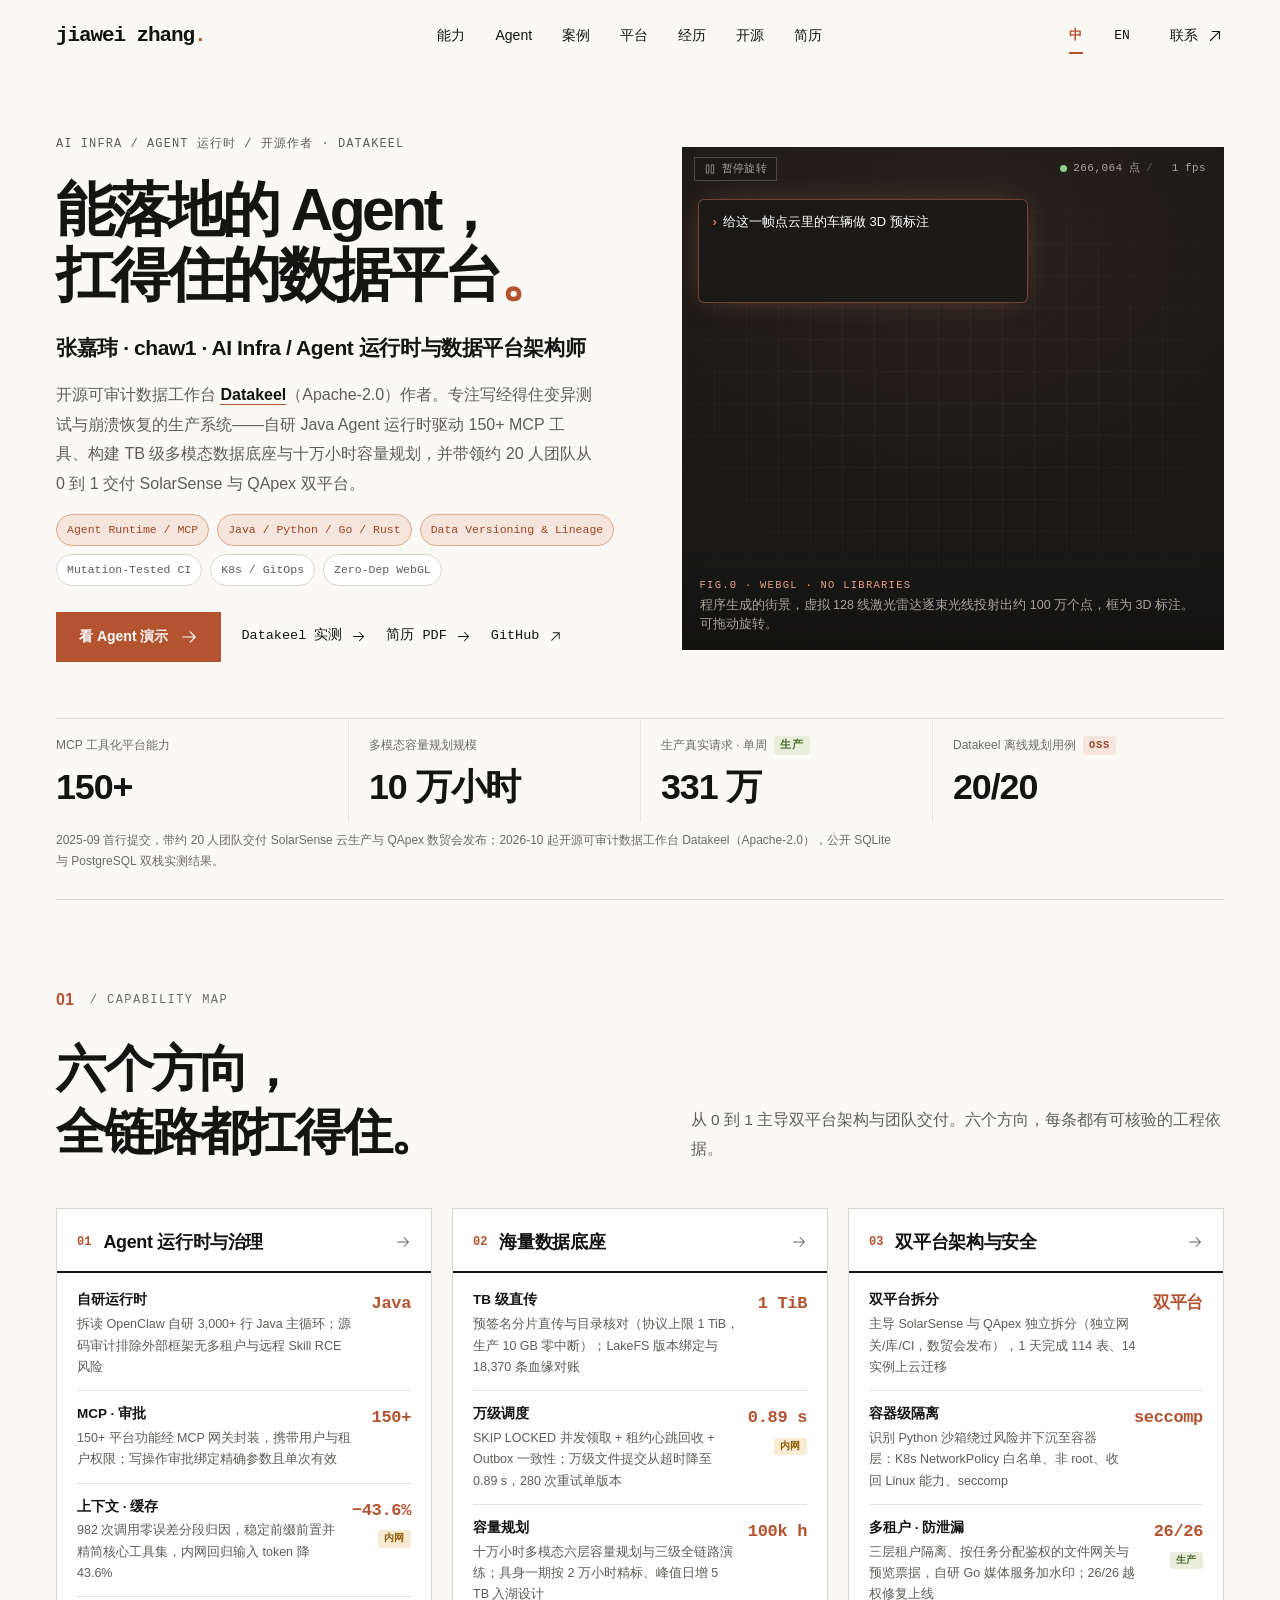
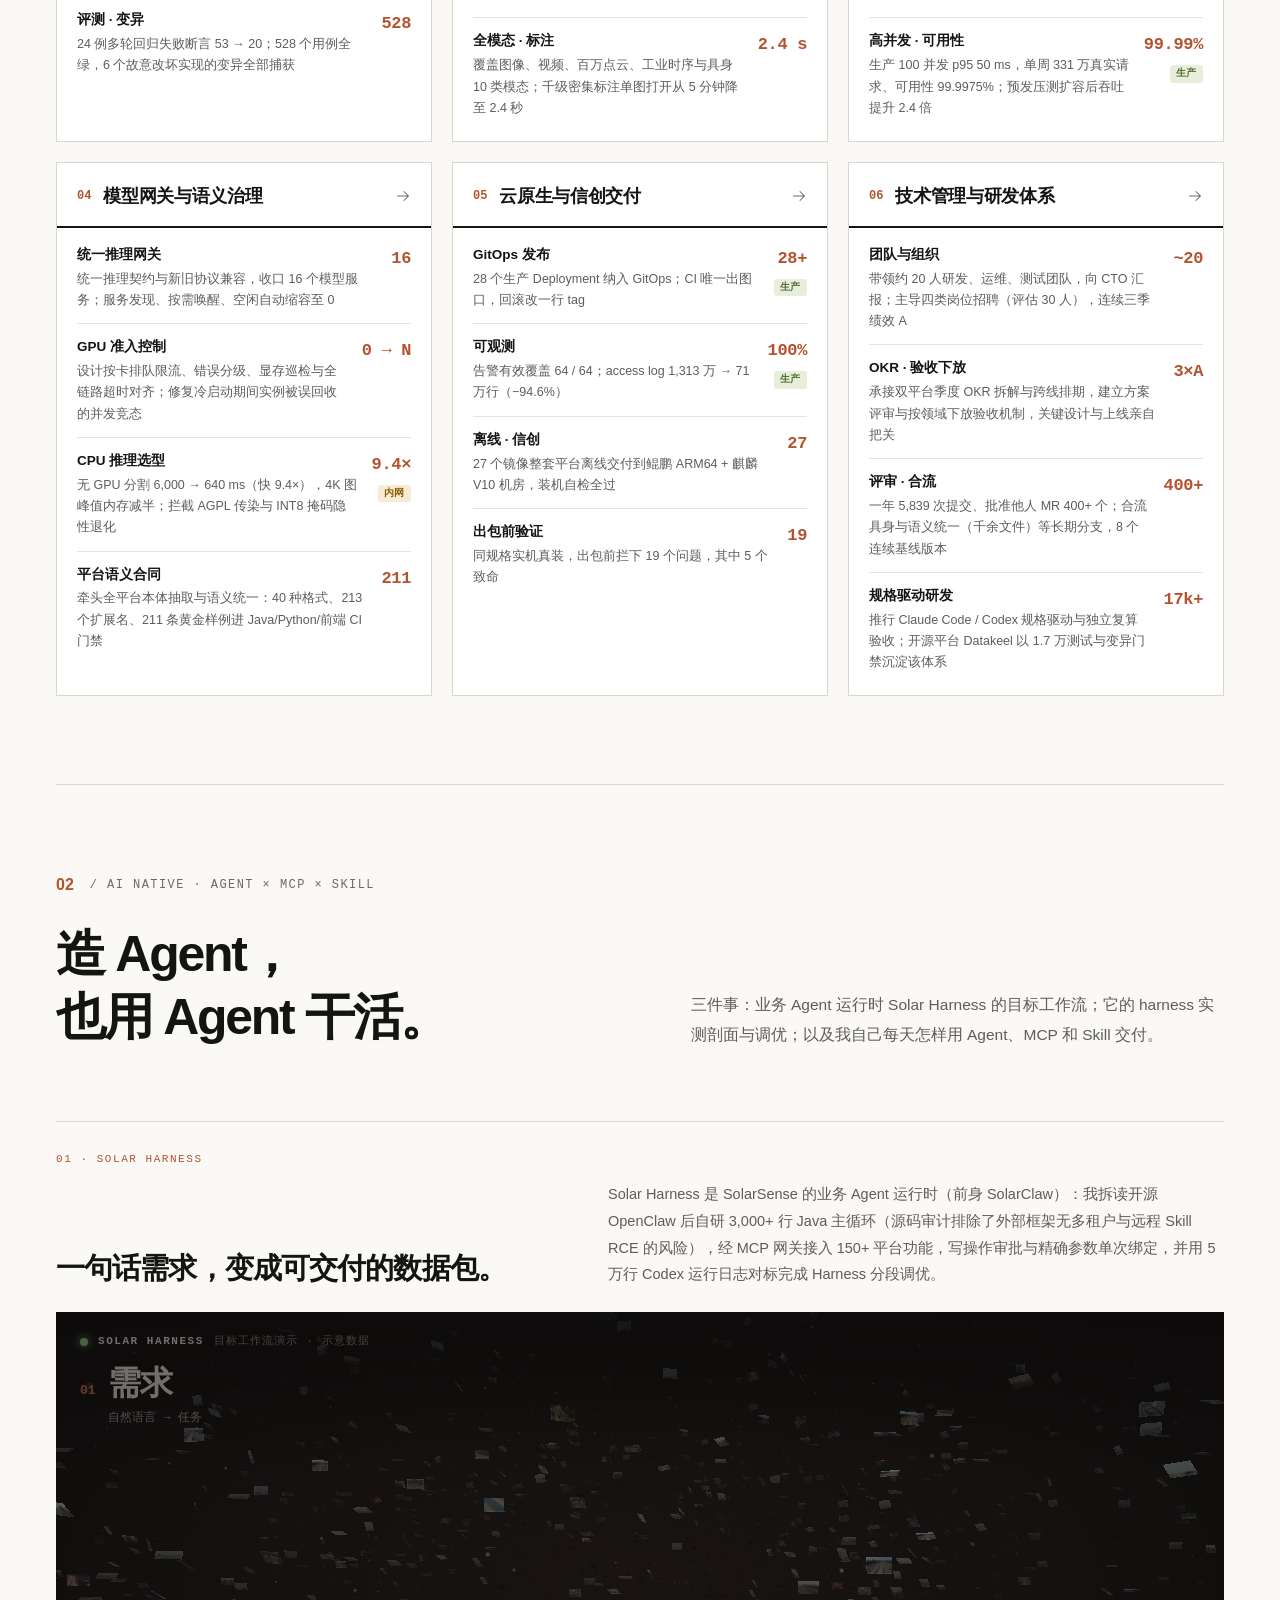
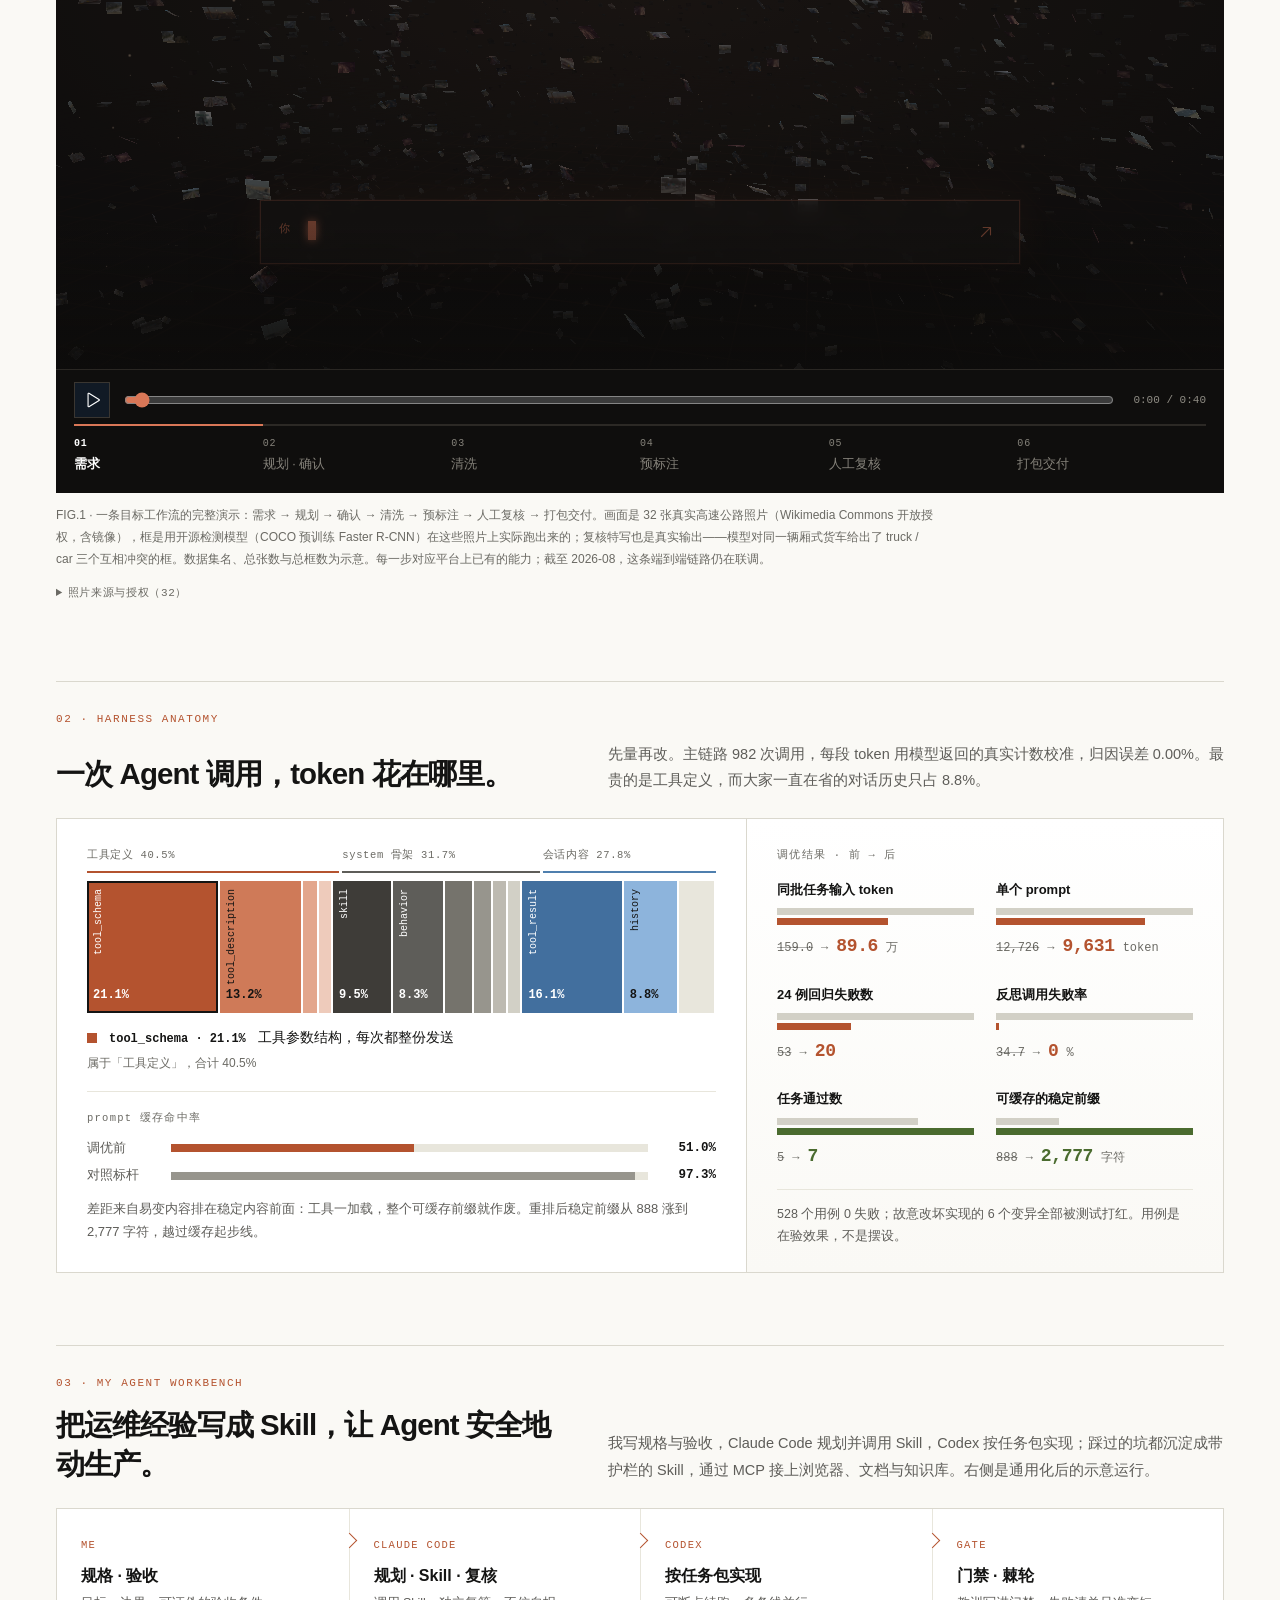
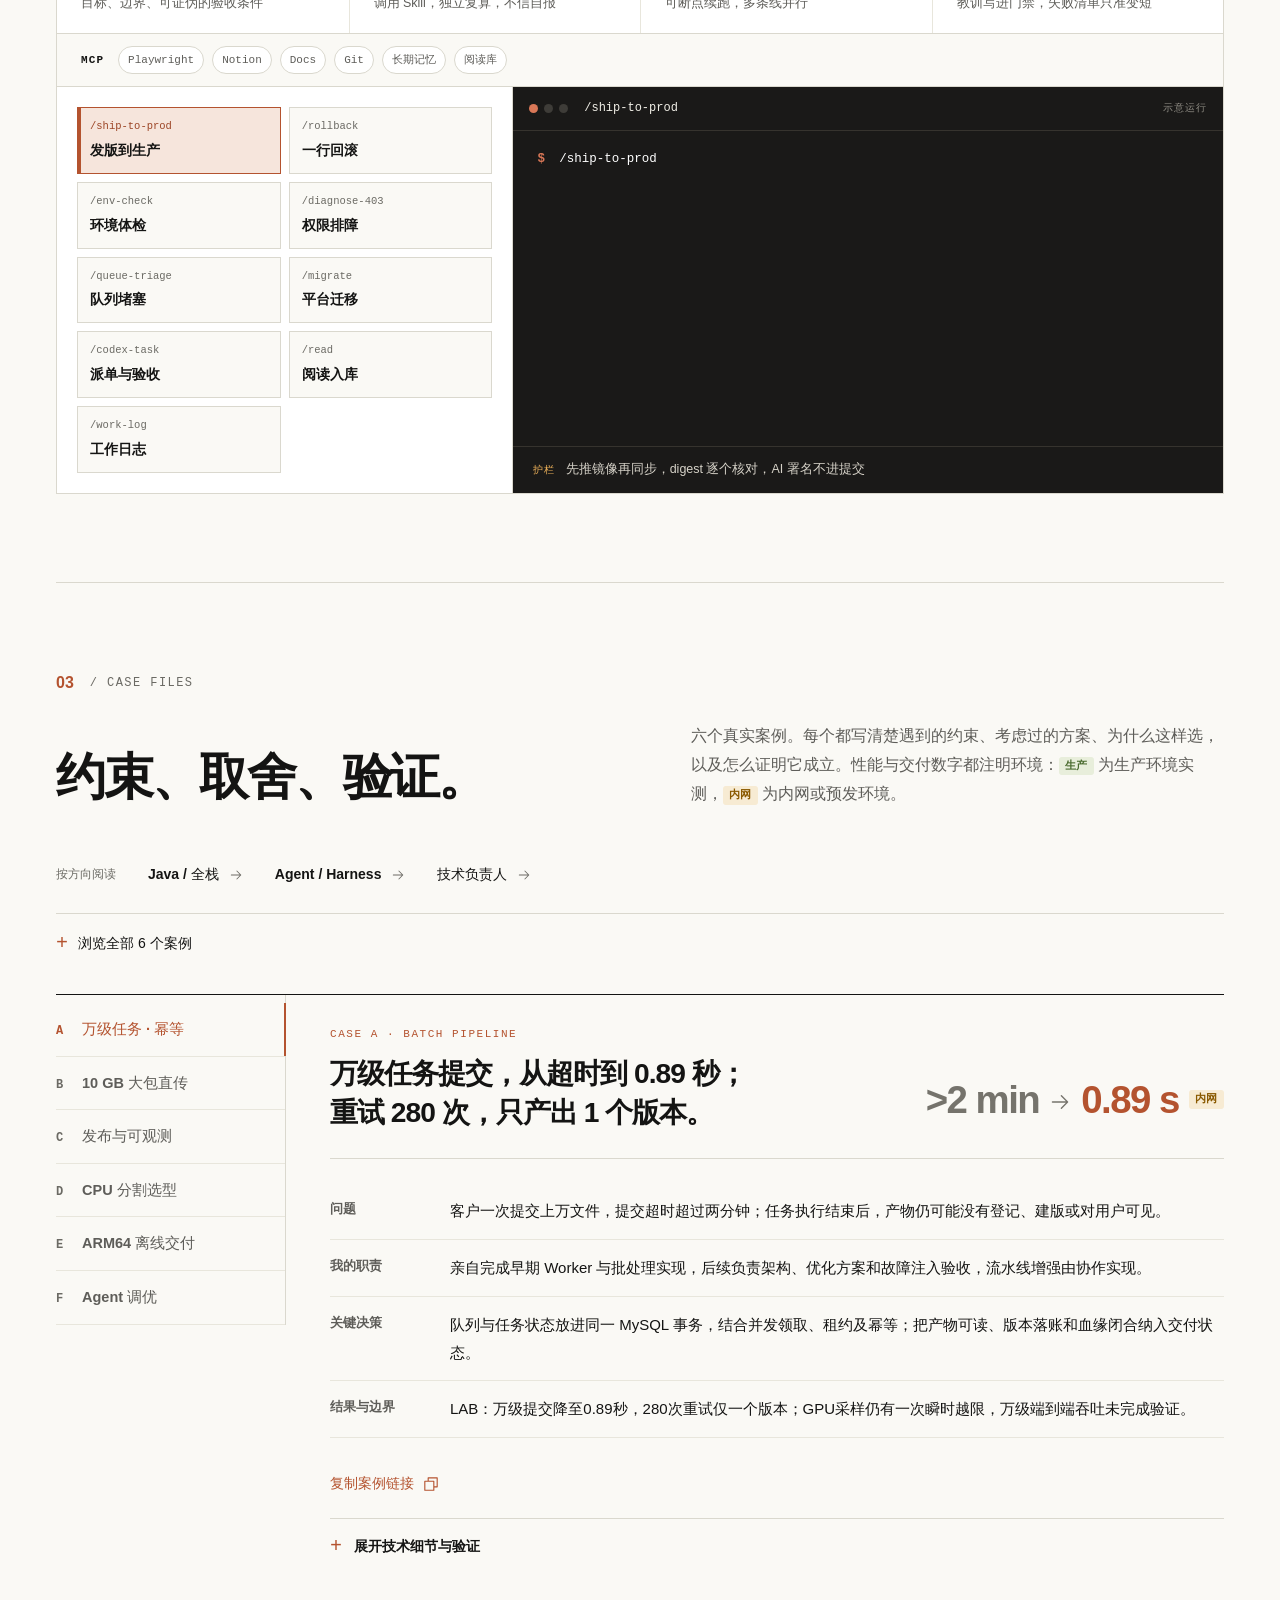
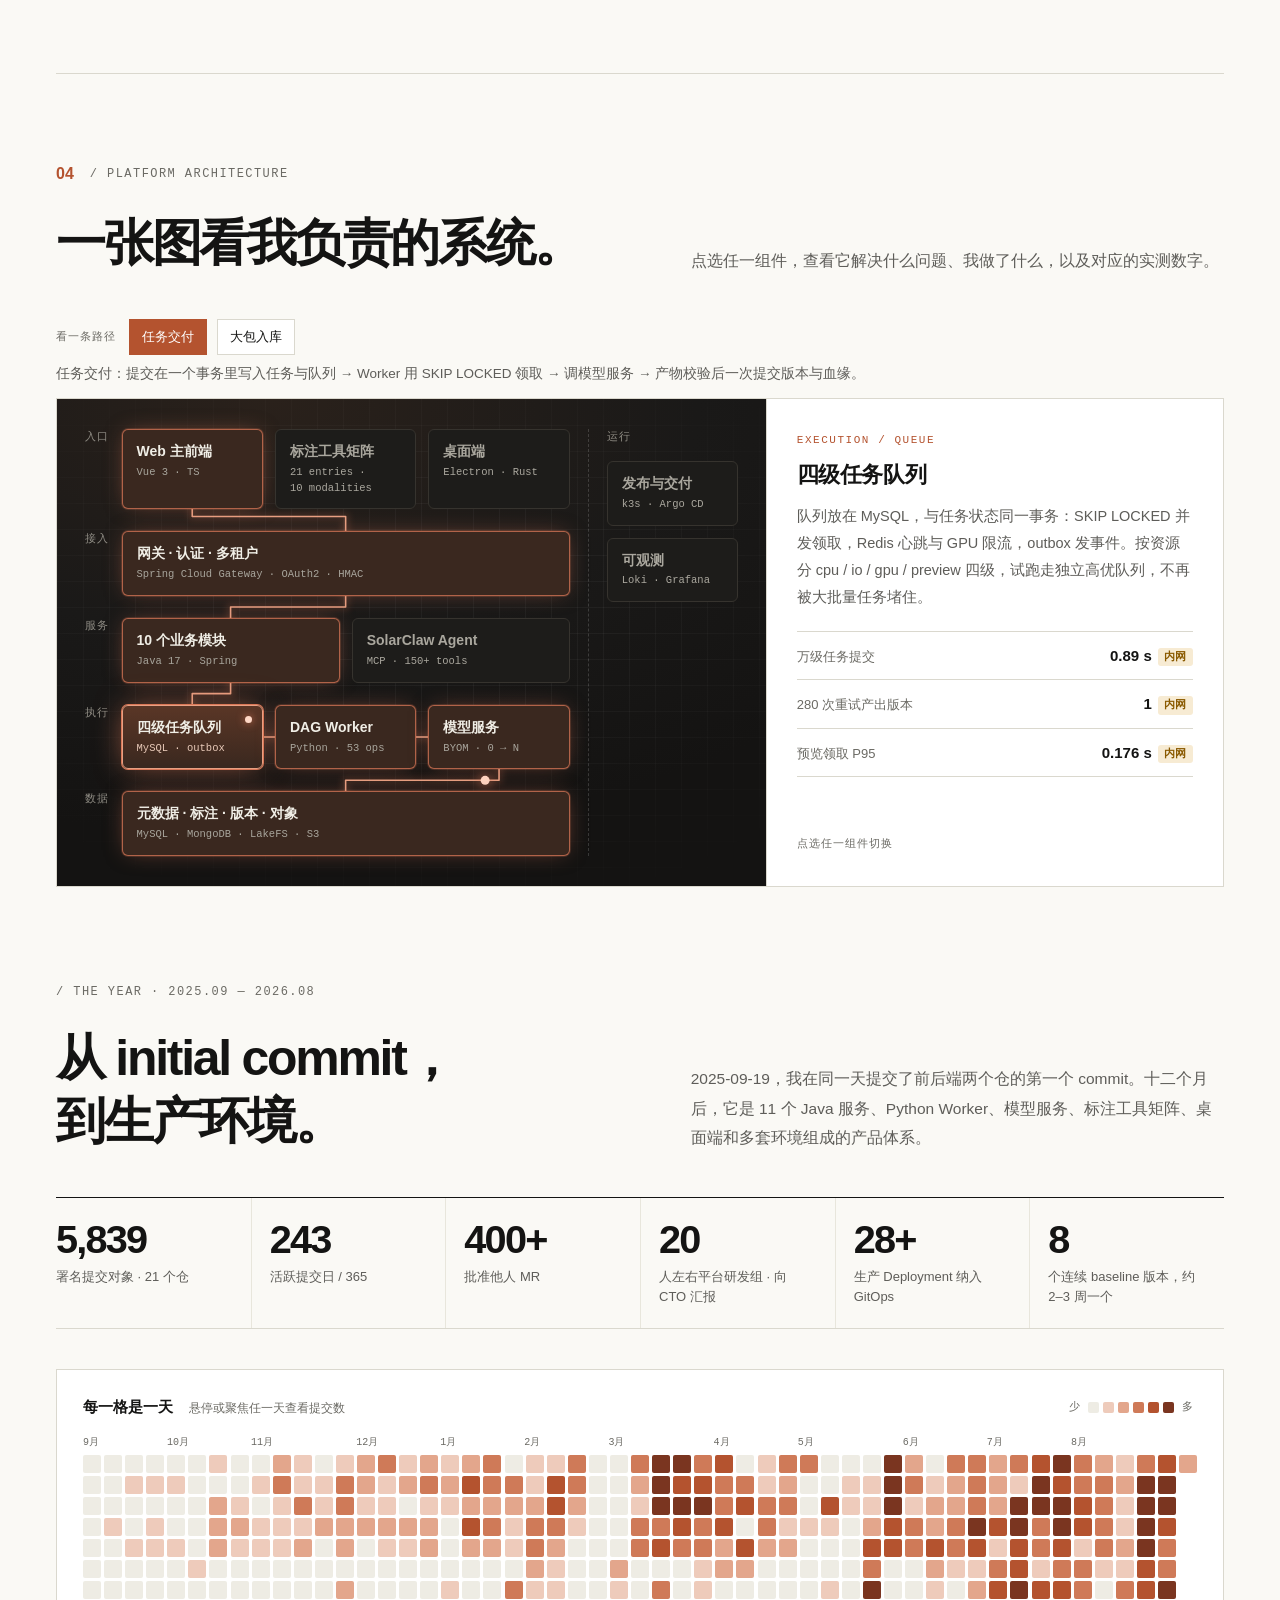
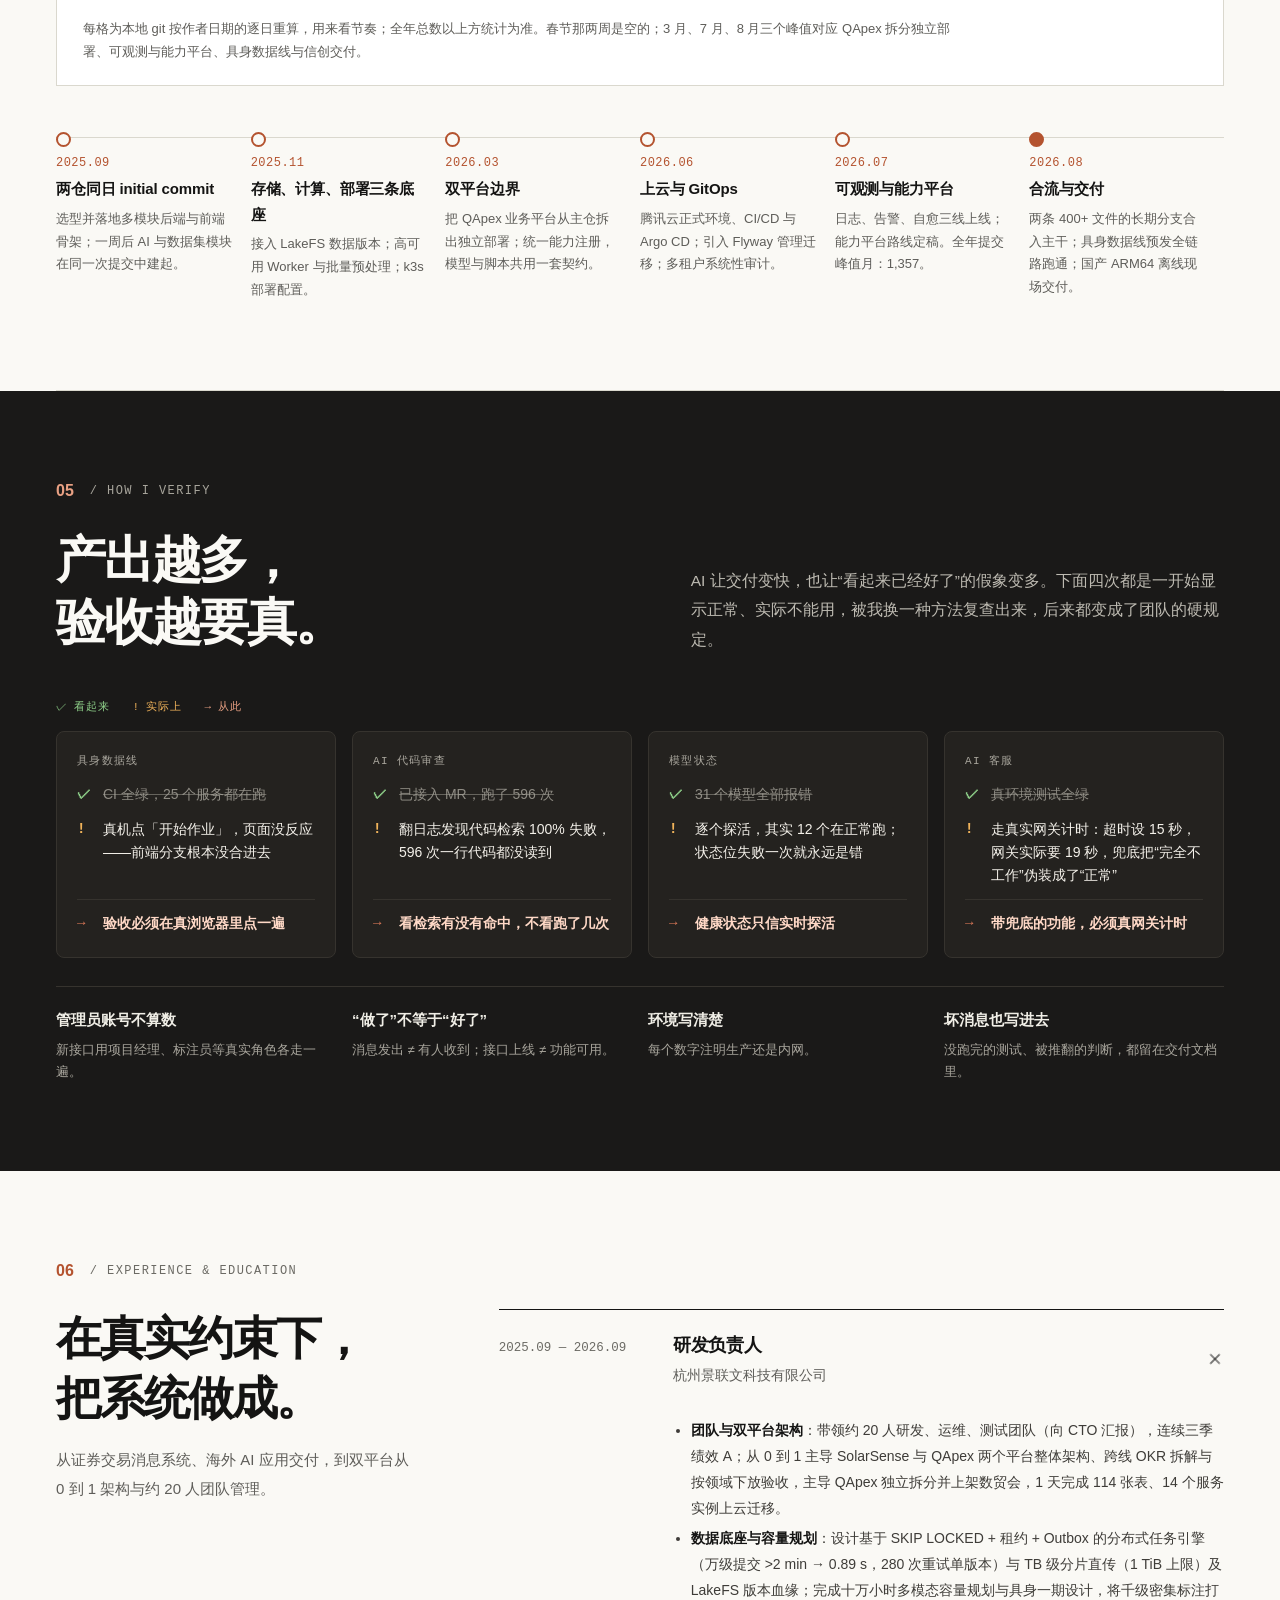
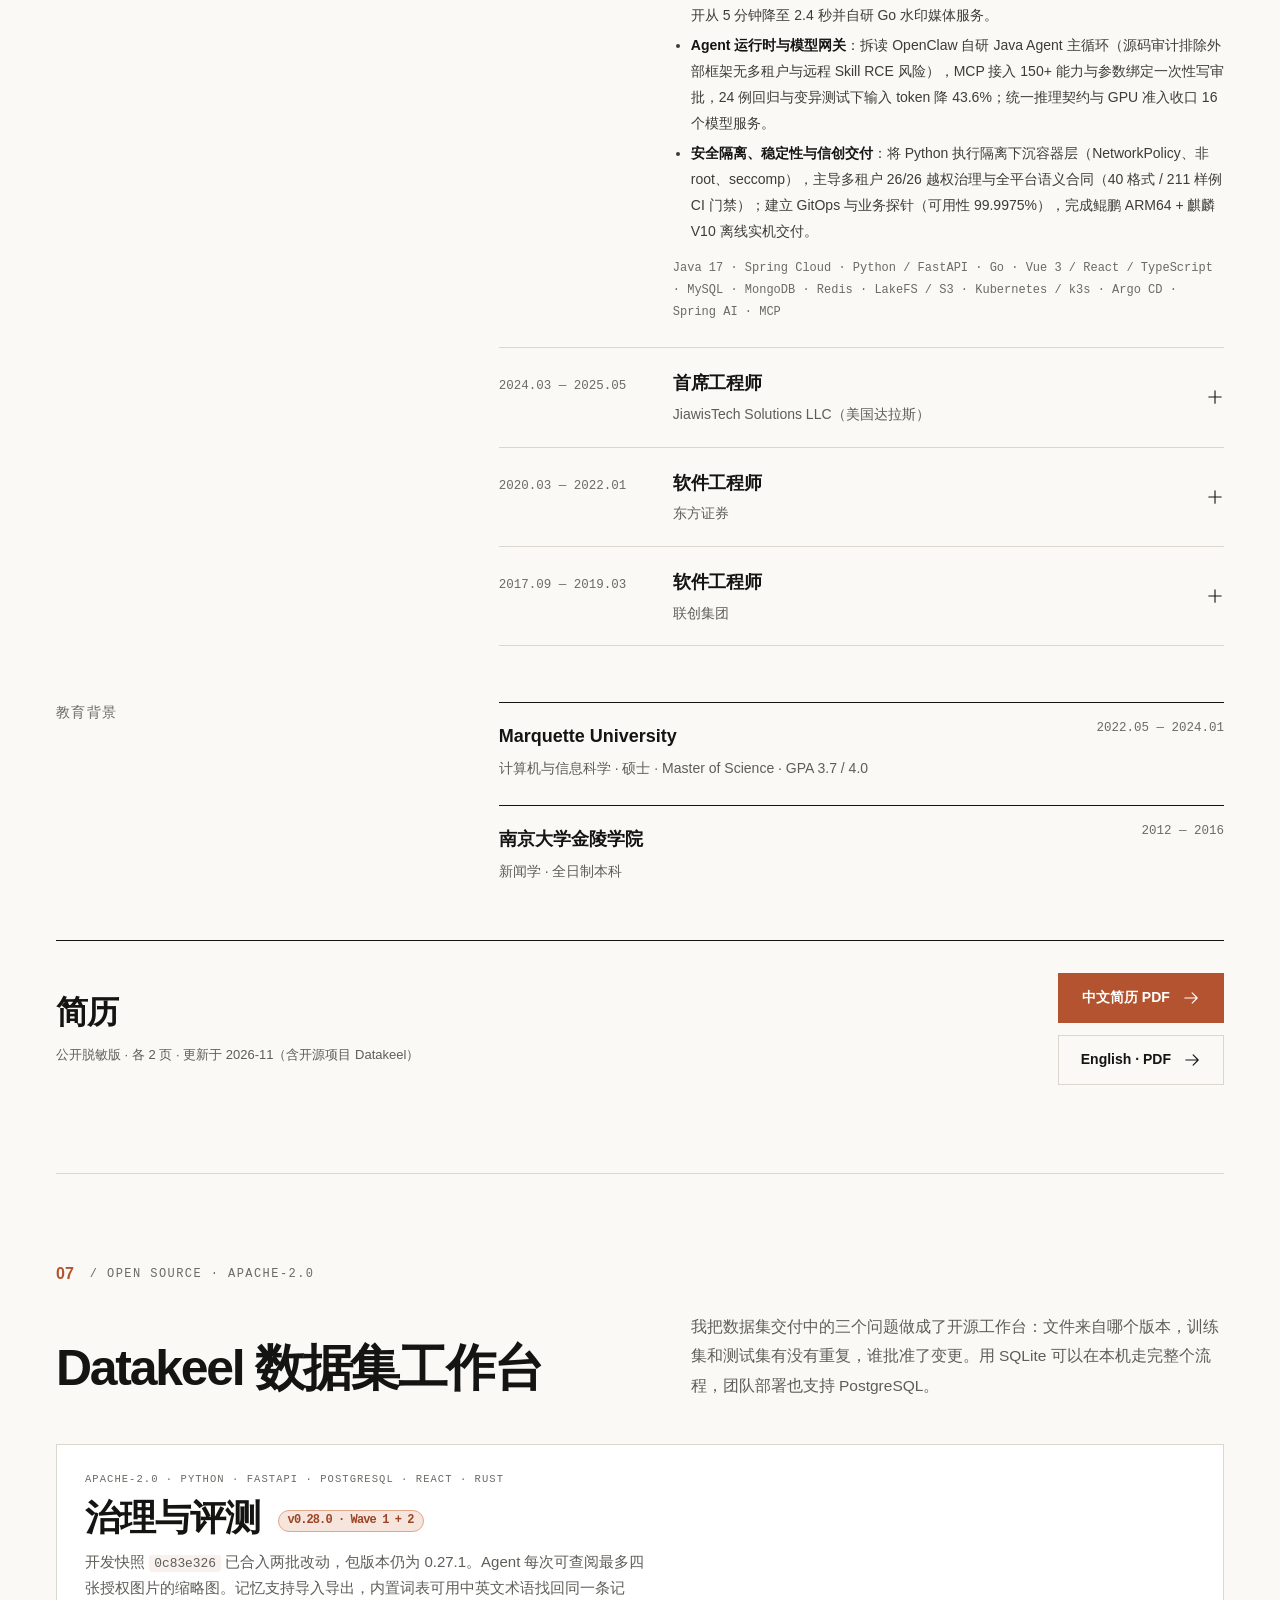
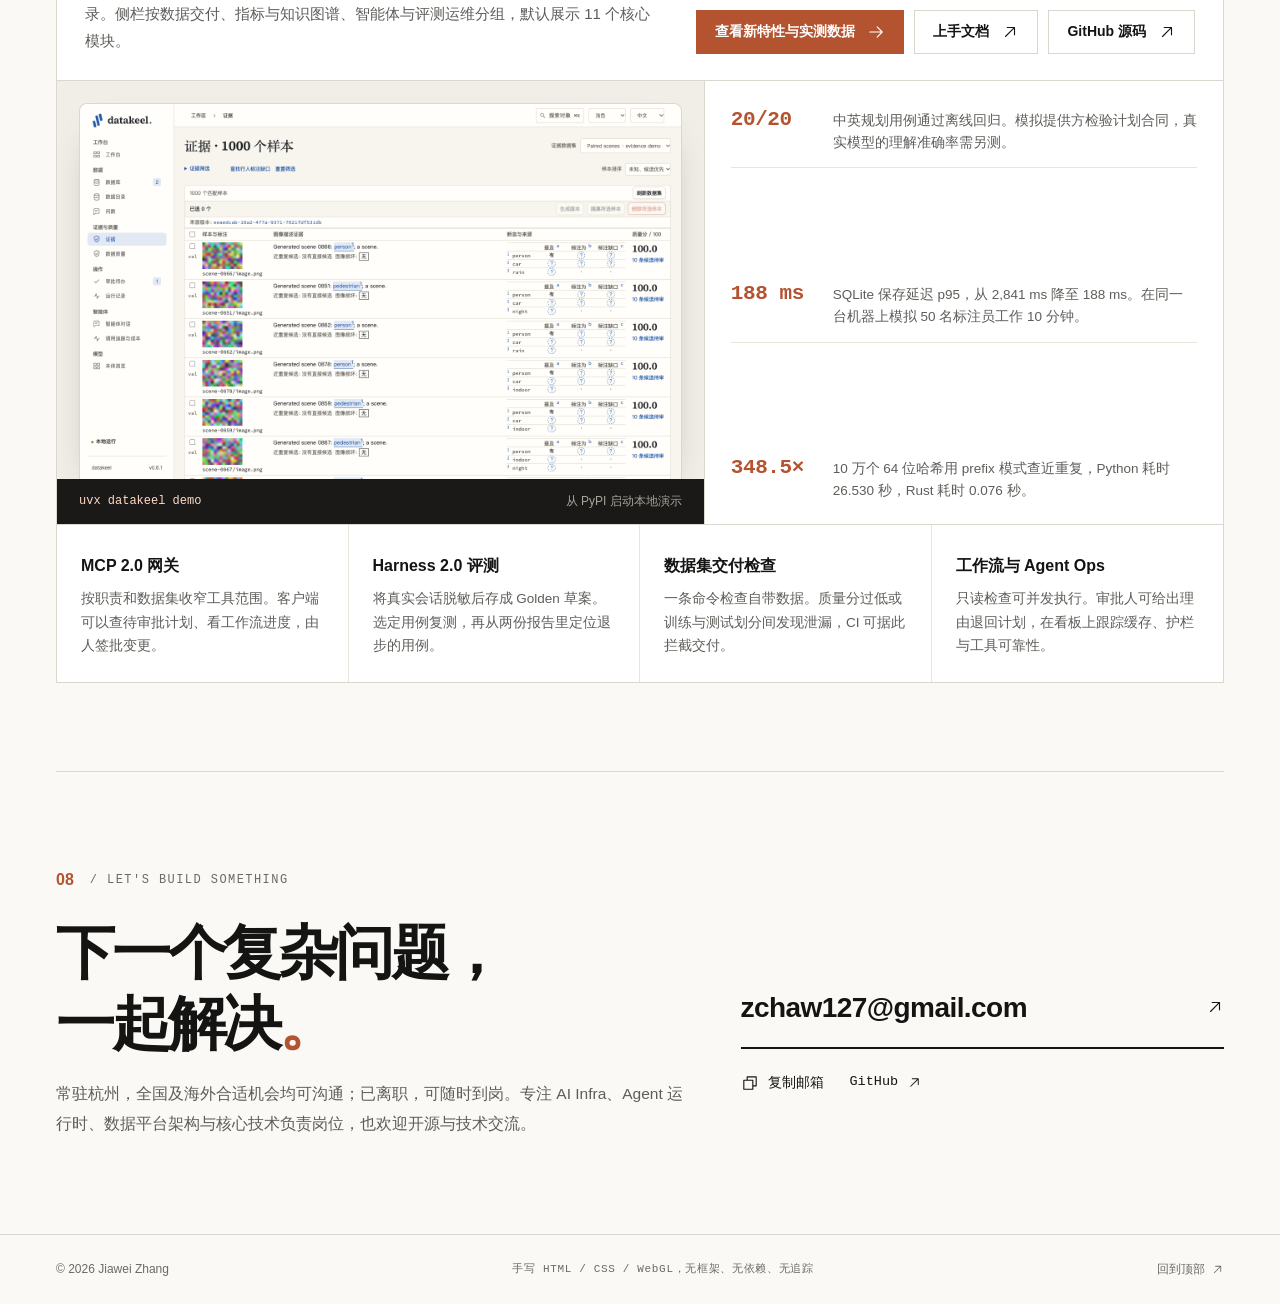
==== commit e517da3d: "补充已合入的视觉取证、双语记忆与工作台导航" ====
--- a/index.html
+++ b/index.html
@@ -674,8 +674,8 @@
       <header class="dk-head">
         <div>
           <p class="card-meta mono">APACHE-2.0 · PYTHON · FASTAPI · POSTGRESQL · REACT · RUST</p>
-          <h3><span class="zh">治理与评测</span><span class="en">Governance and evaluation</span> <span class="dk-ver mono">v0.28.0 · Wave 1</span></h3>
-          <p class="dk-sub"><span class="zh">开发快照 <code>9d5a7d8b</code> 已合入第一批改动，包版本仍为 0.27.1。下方实测记录了规划回归、标注并发和哈希内核各自的测试条件。</span><span class="en">Wave 1 is in development snapshot <code>9d5a7d8b</code>. The package version at this commit is 0.27.1. The benchmarks cover planner regressions, concurrent annotation and the hashing kernel.</span></p>
+          <h3><span class="zh">治理与评测</span><span class="en">Governance and evaluation</span> <span class="dk-ver mono">v0.28.0 · Wave 1 + 2</span></h3>
+          <p class="dk-sub"><span class="zh">开发快照 <code>0c83e326</code> 已合入两批改动，包版本仍为 0.27.1。Agent 每次可查阅最多四张授权图片的缩略图。记忆支持导入导出，内置词表可用中英文术语找回同一条记录。侧栏按数据交付、指标与知识图谱、智能体与评测运维分组，默认展示 11 个核心模块。</span><span class="en">Development snapshot <code>0c83e326</code> includes both waves. The package version is still 0.27.1. Agents can inspect up to four authorized image thumbnails at a time. Saved memories can be exported, imported and retrieved using terms from a bilingual glossary. The sidebar groups 11 core modules into data delivery, metrics and knowledge graphs, and agent operations.</span></p>
         </div>
         <div class="dk-links">
           <a class="button" href="/datakeel-benchmarks/"><span class="zh">查看新特性与实测数据</span><span class="en">Explore features and benchmarks</span><i class="icon i-right" aria-hidden="true"></i></a>
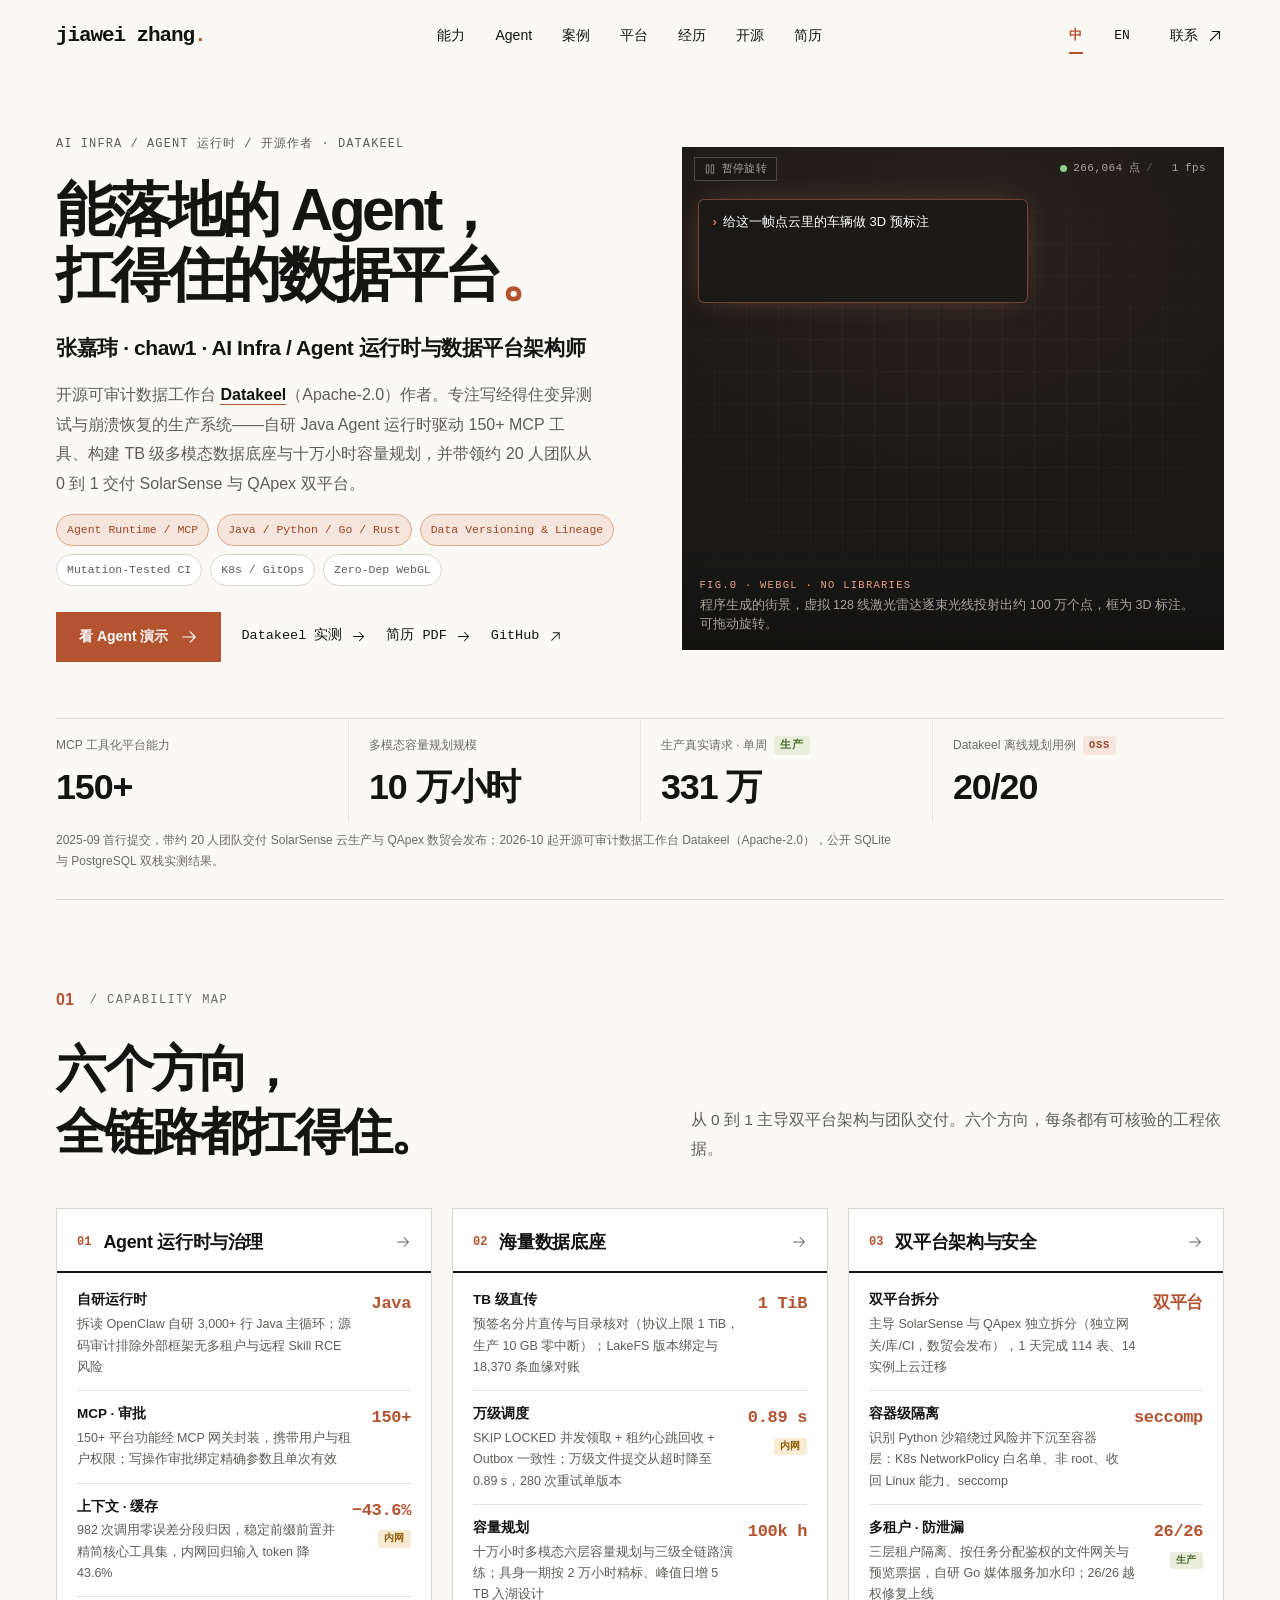
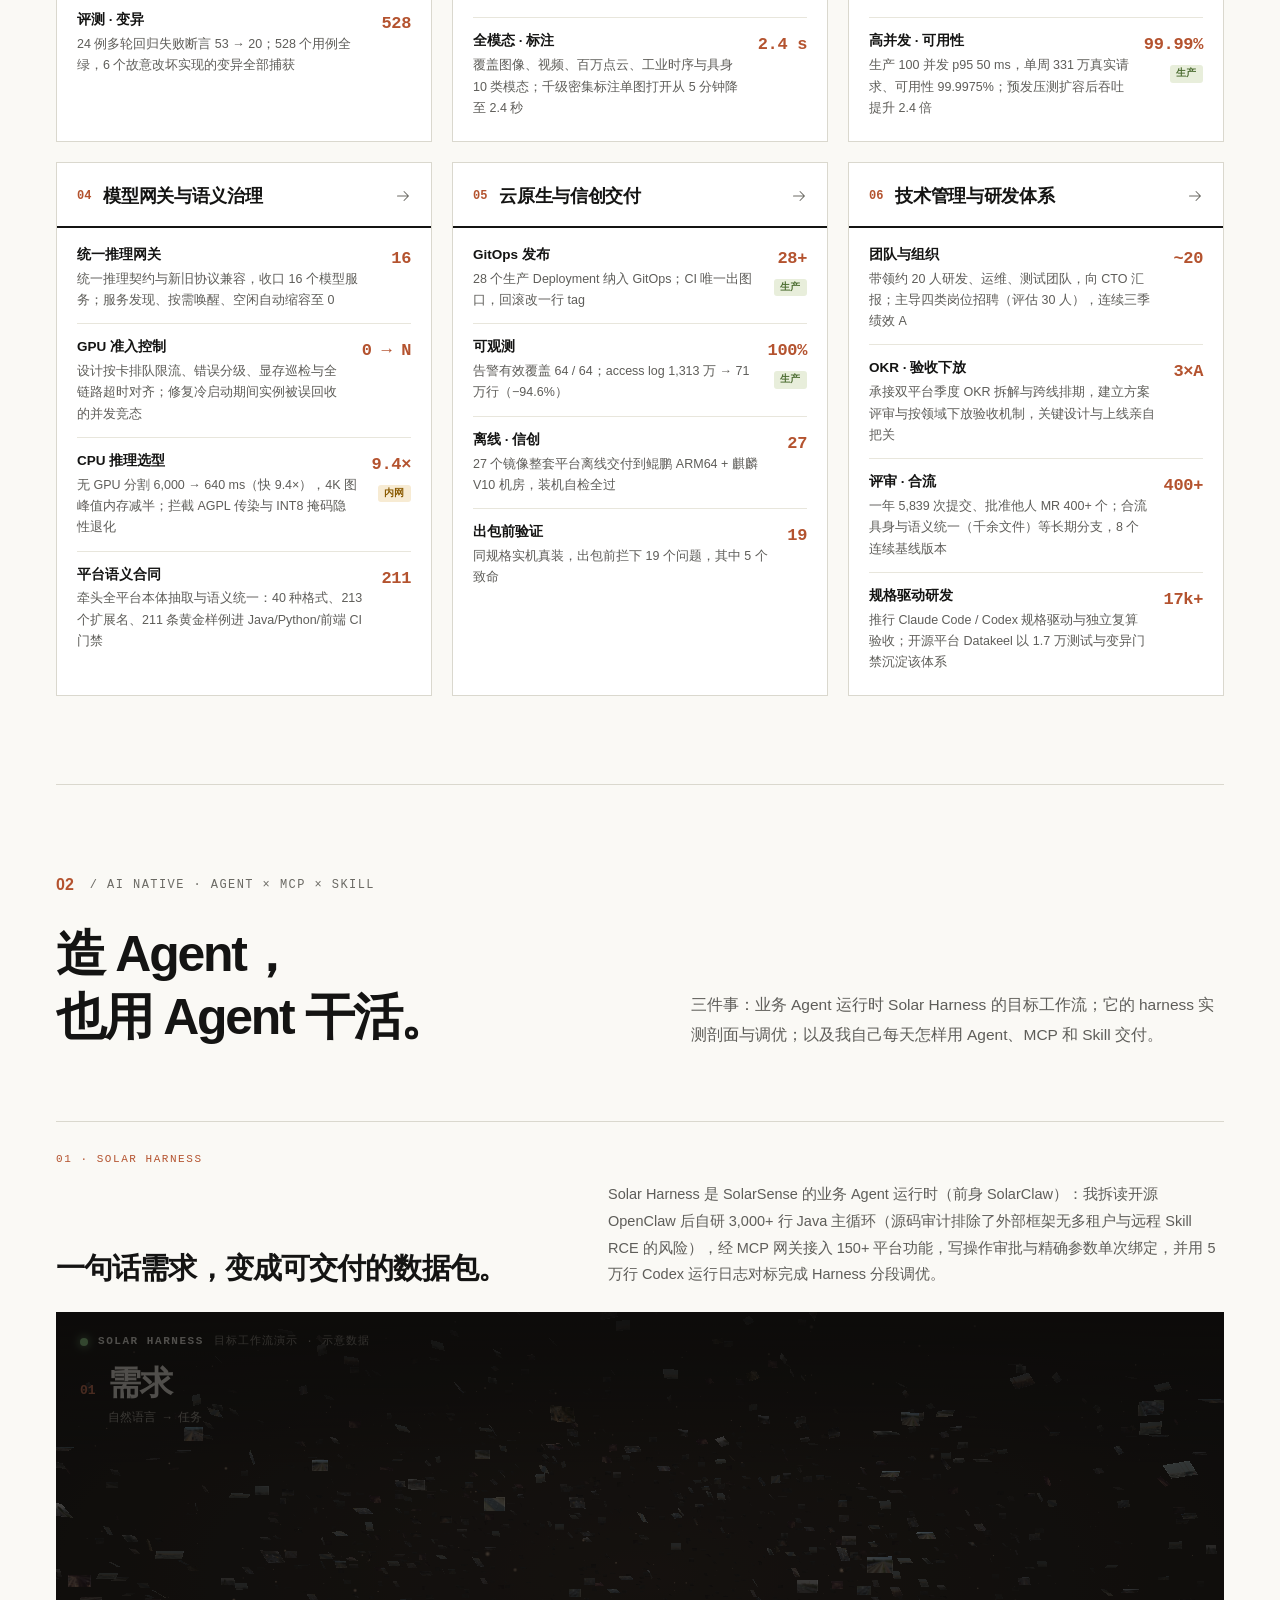
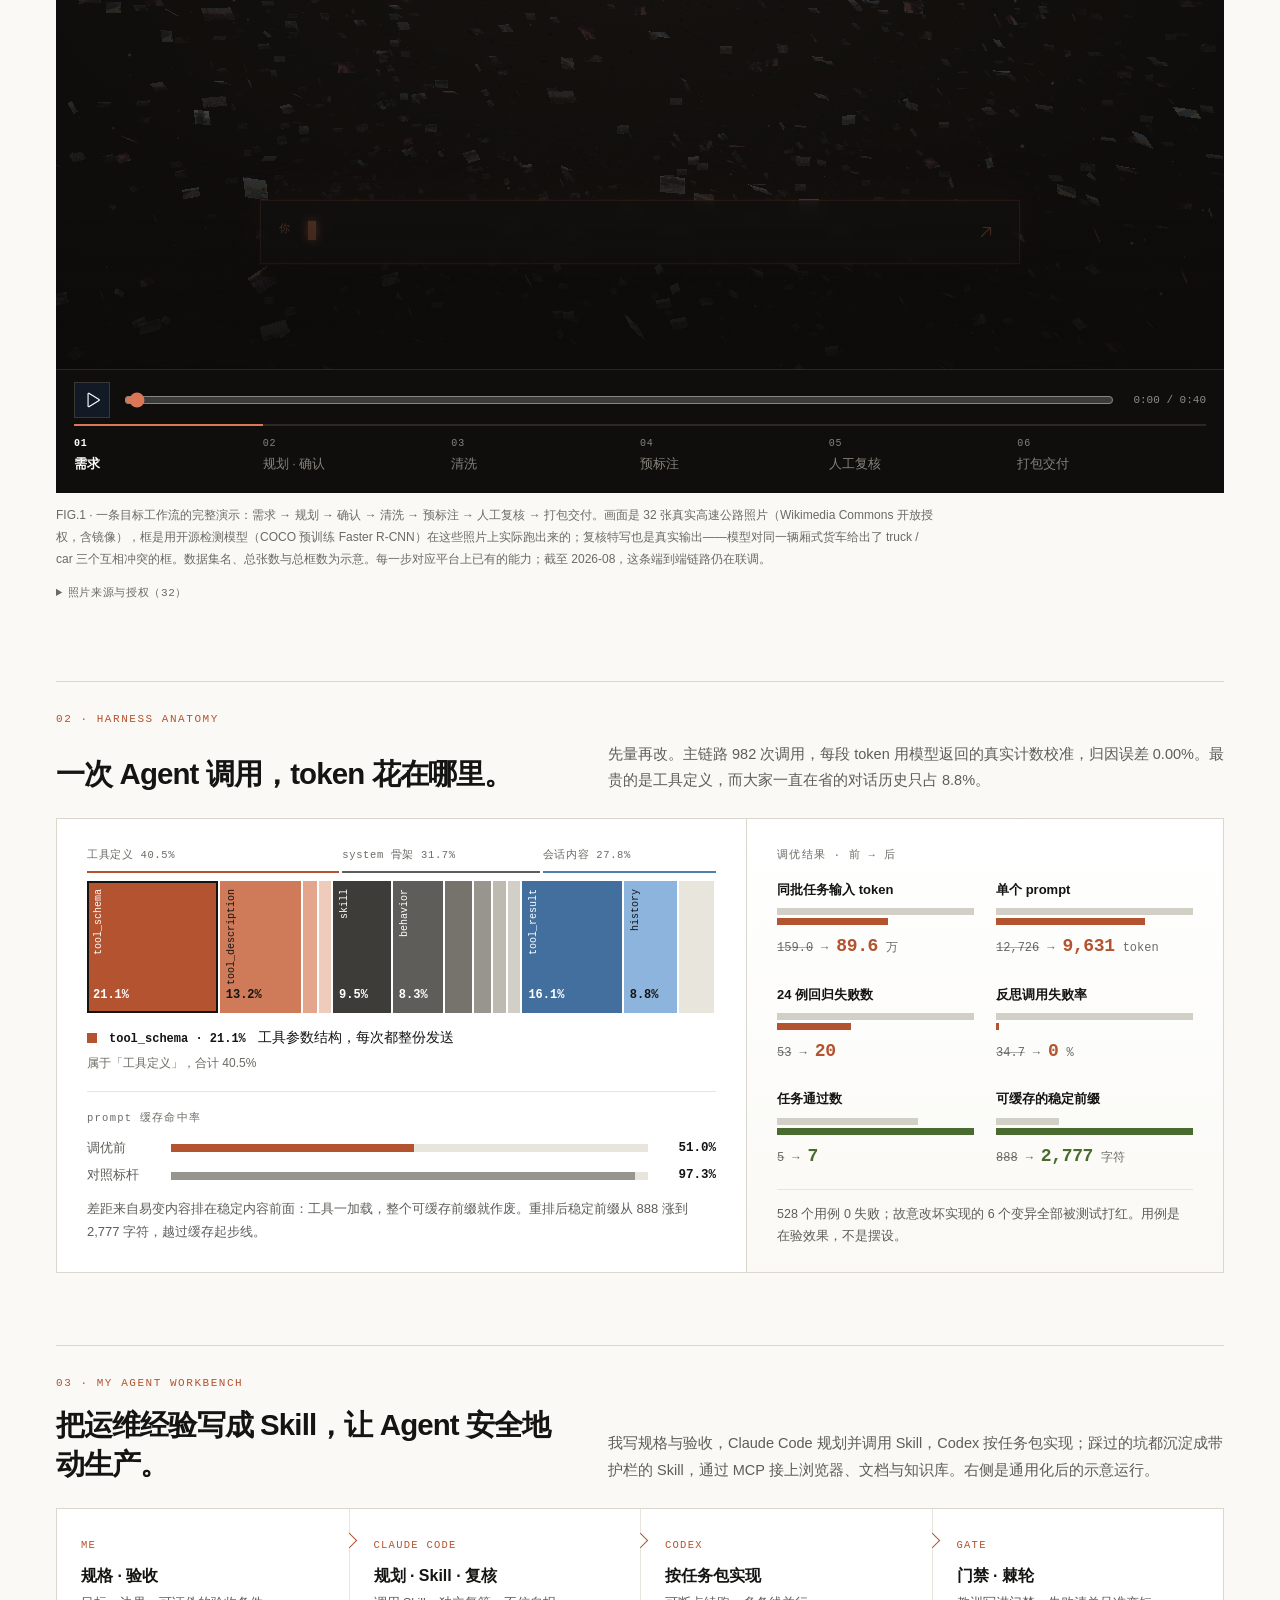
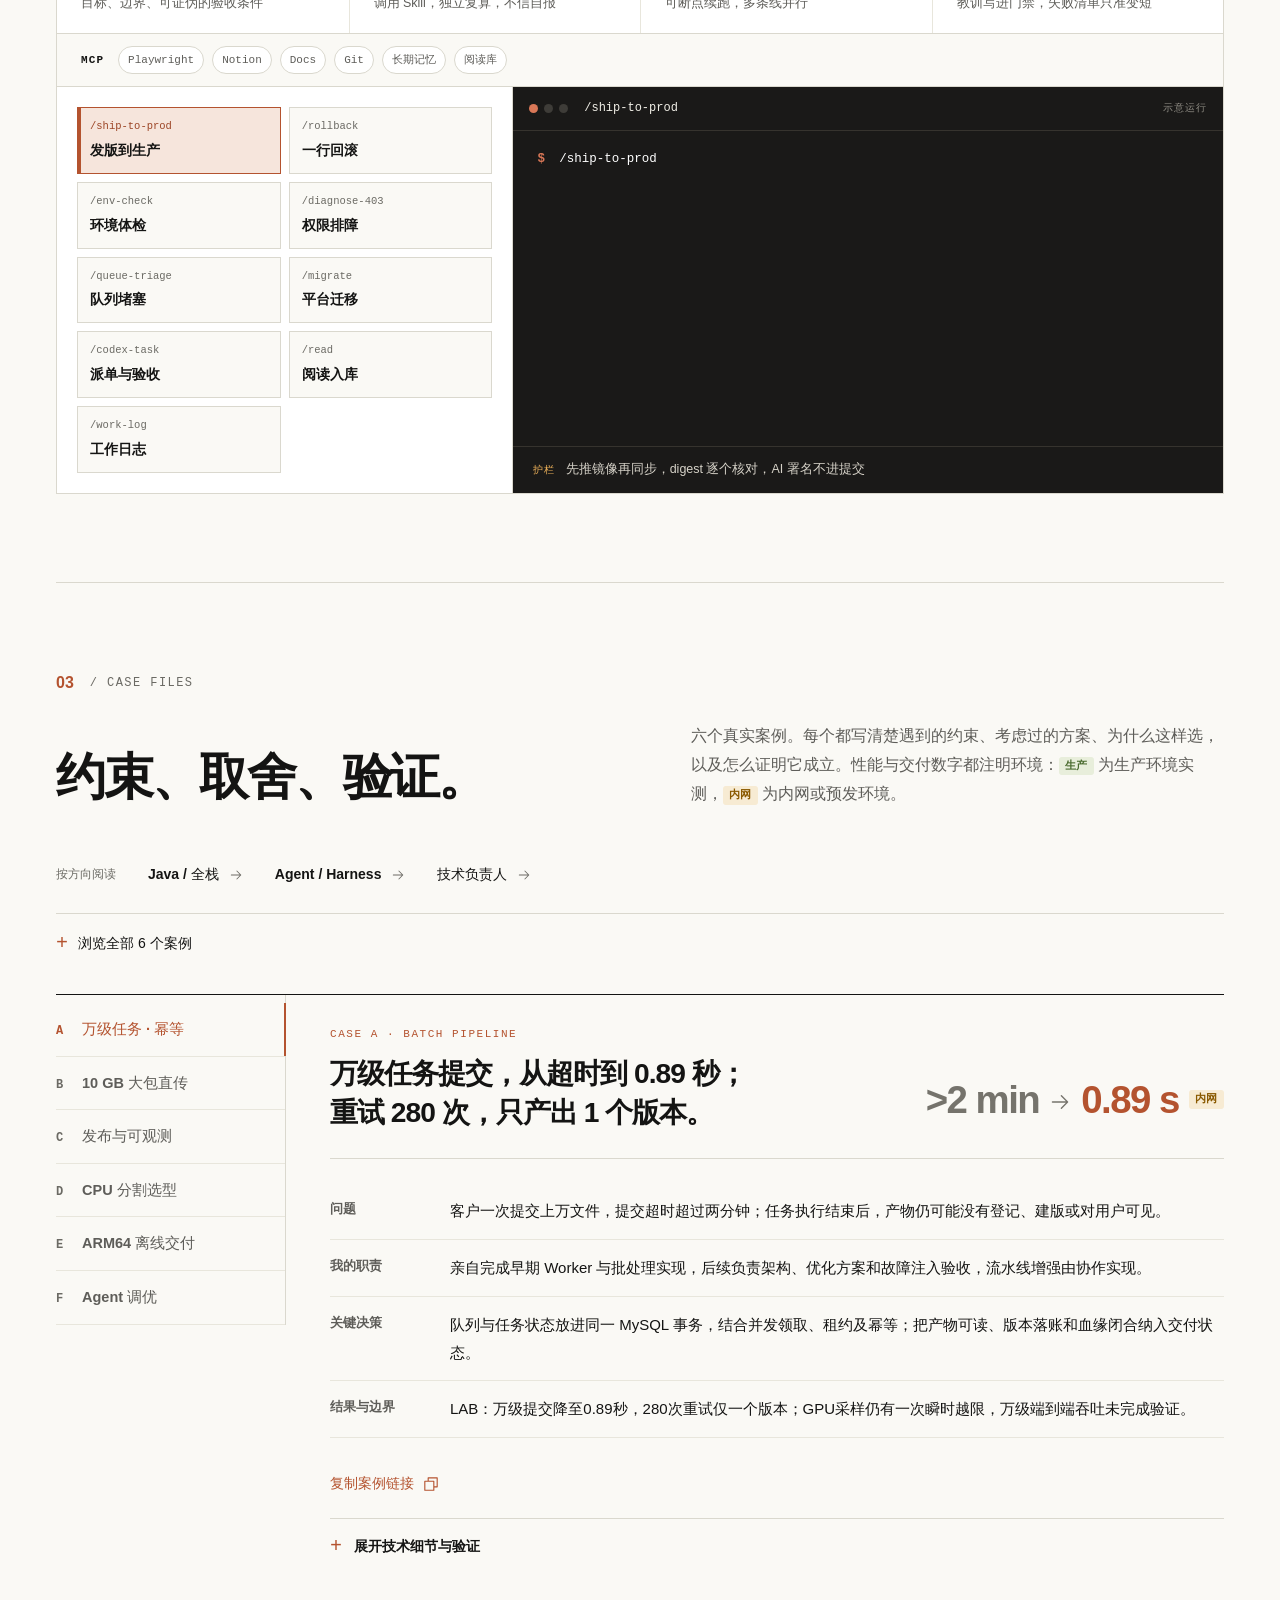
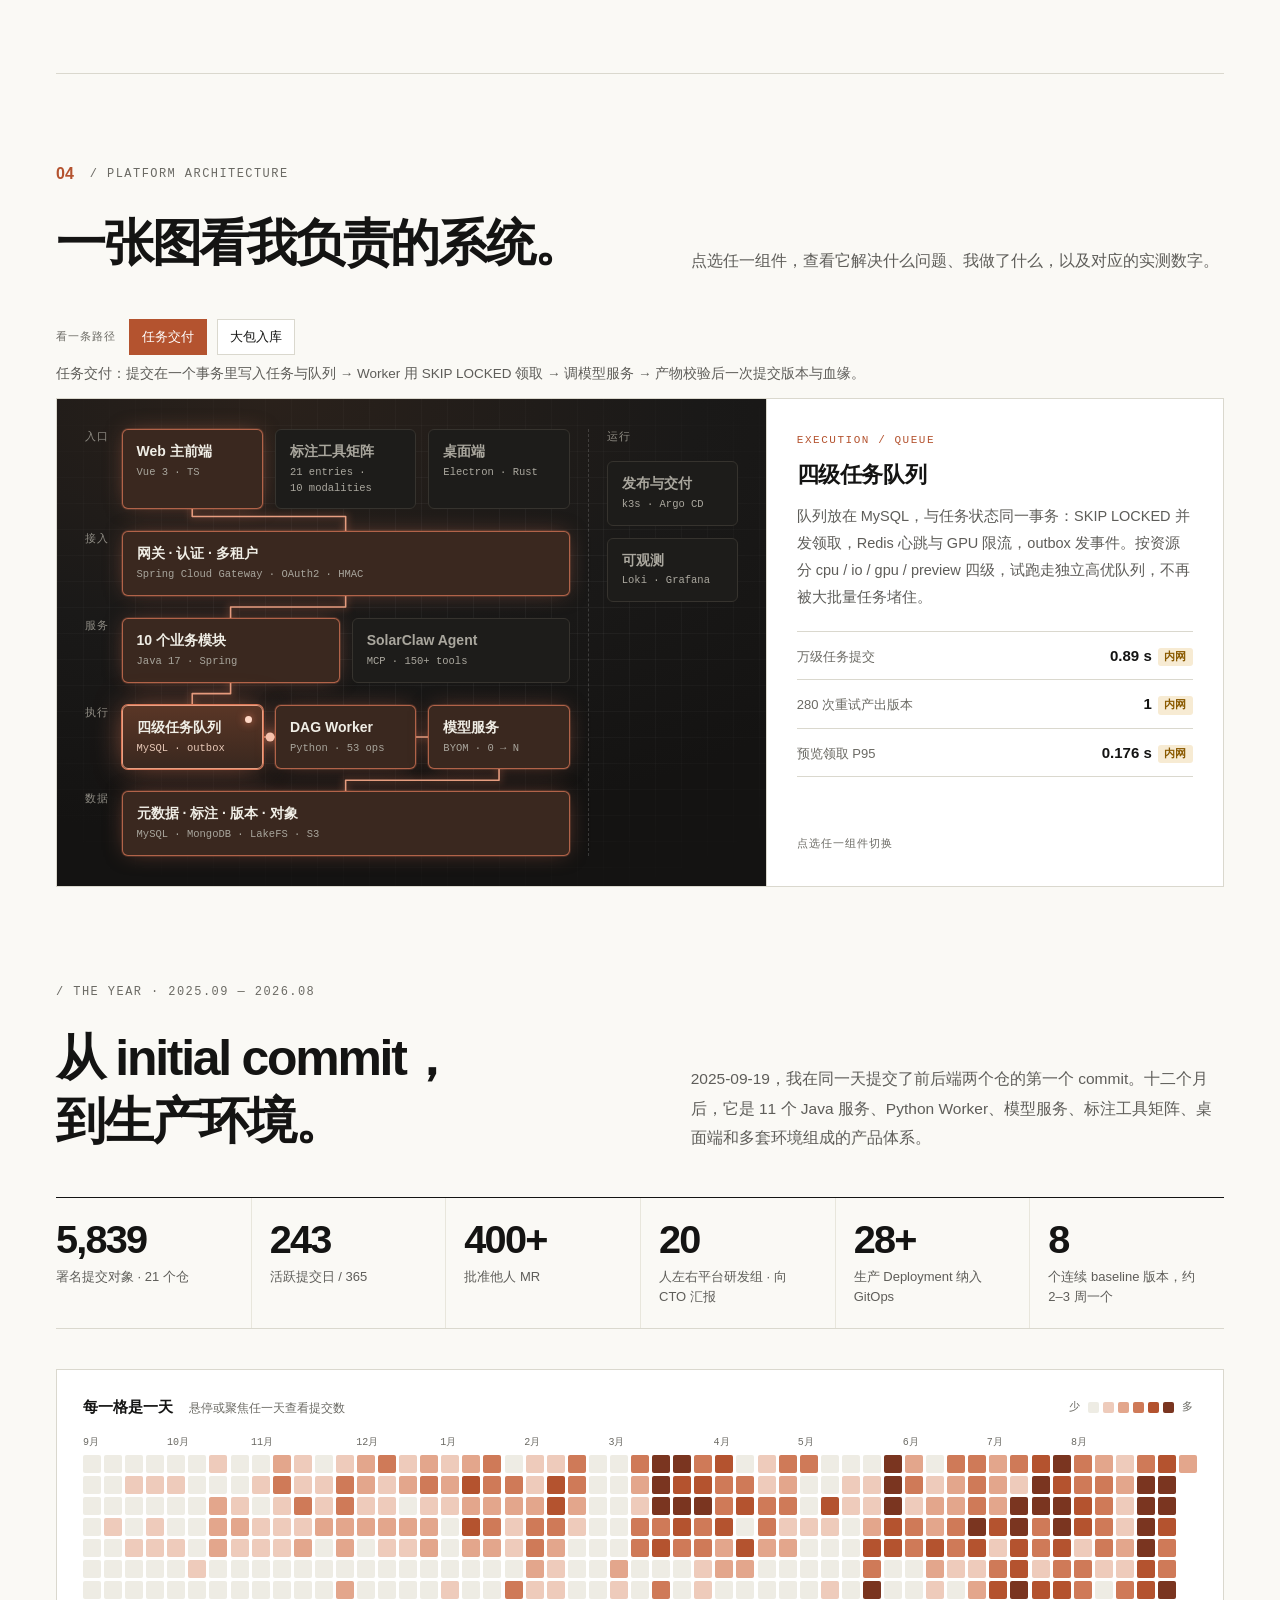
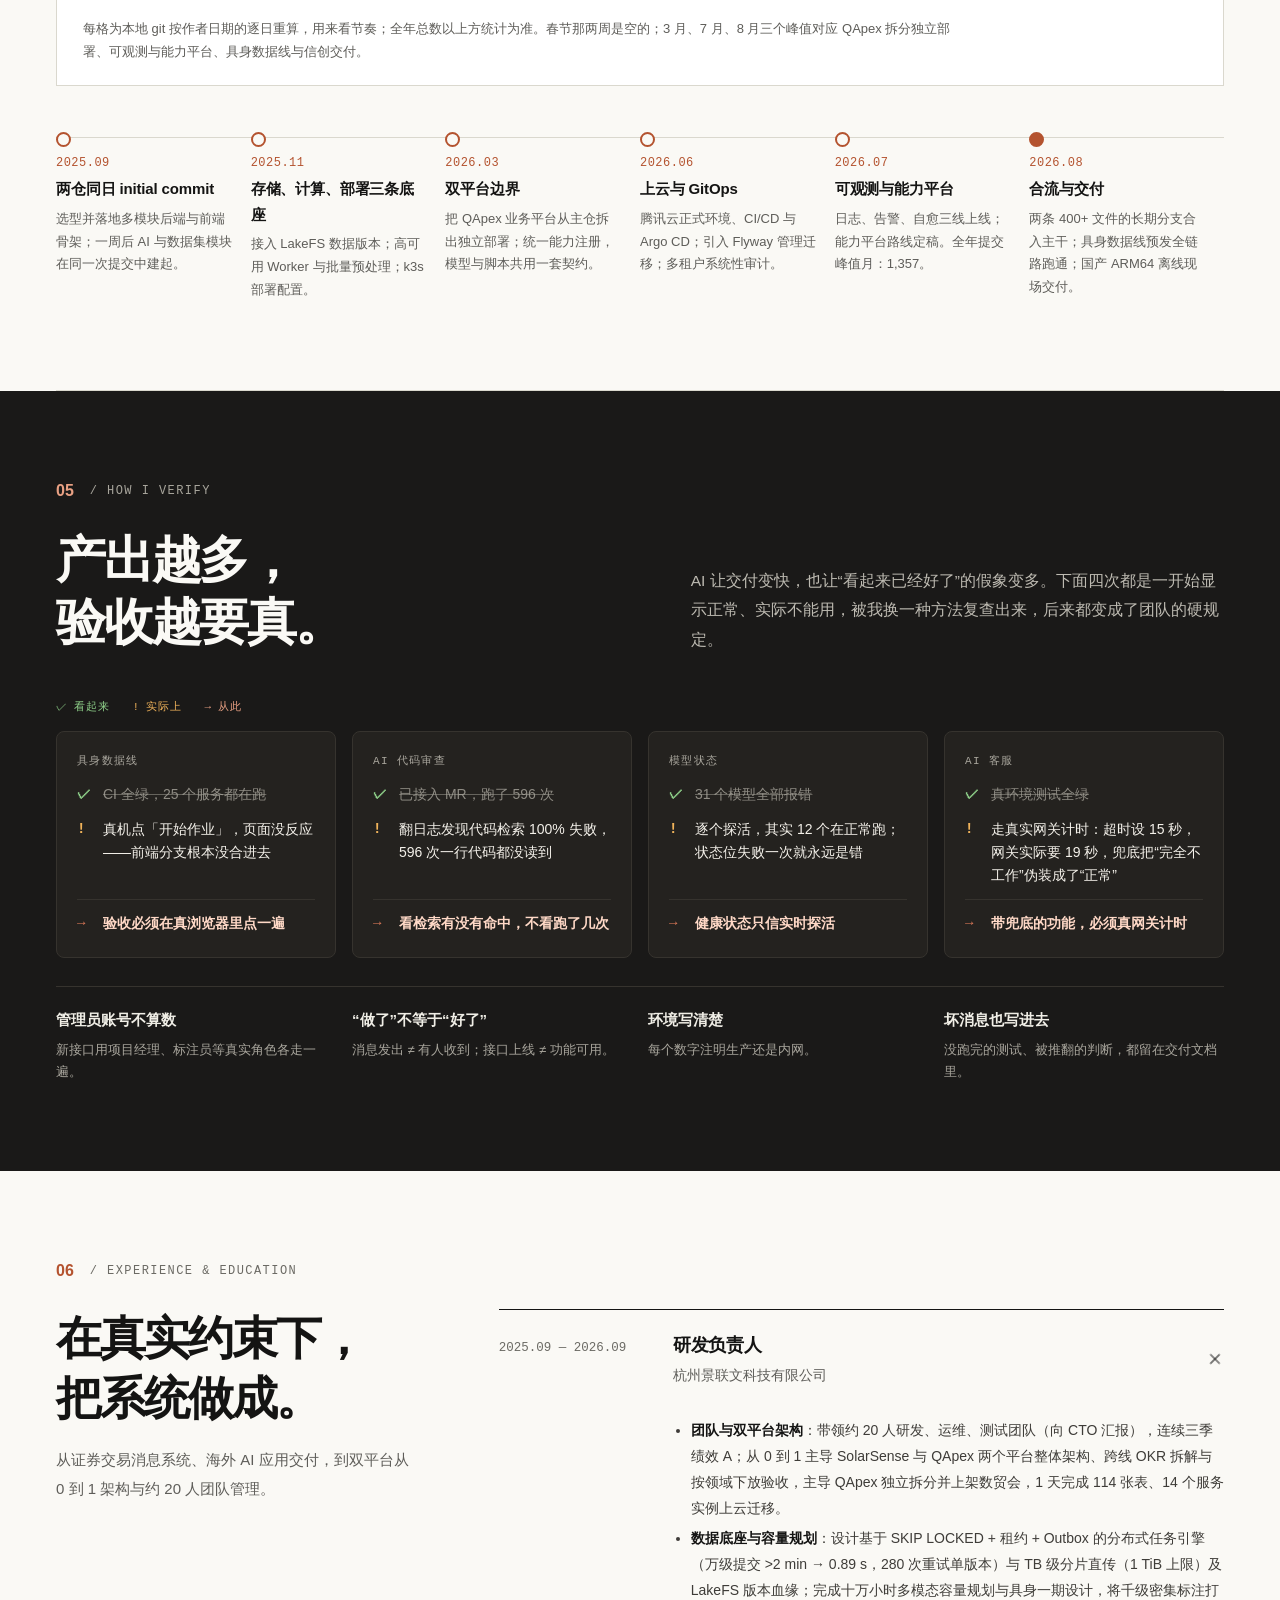
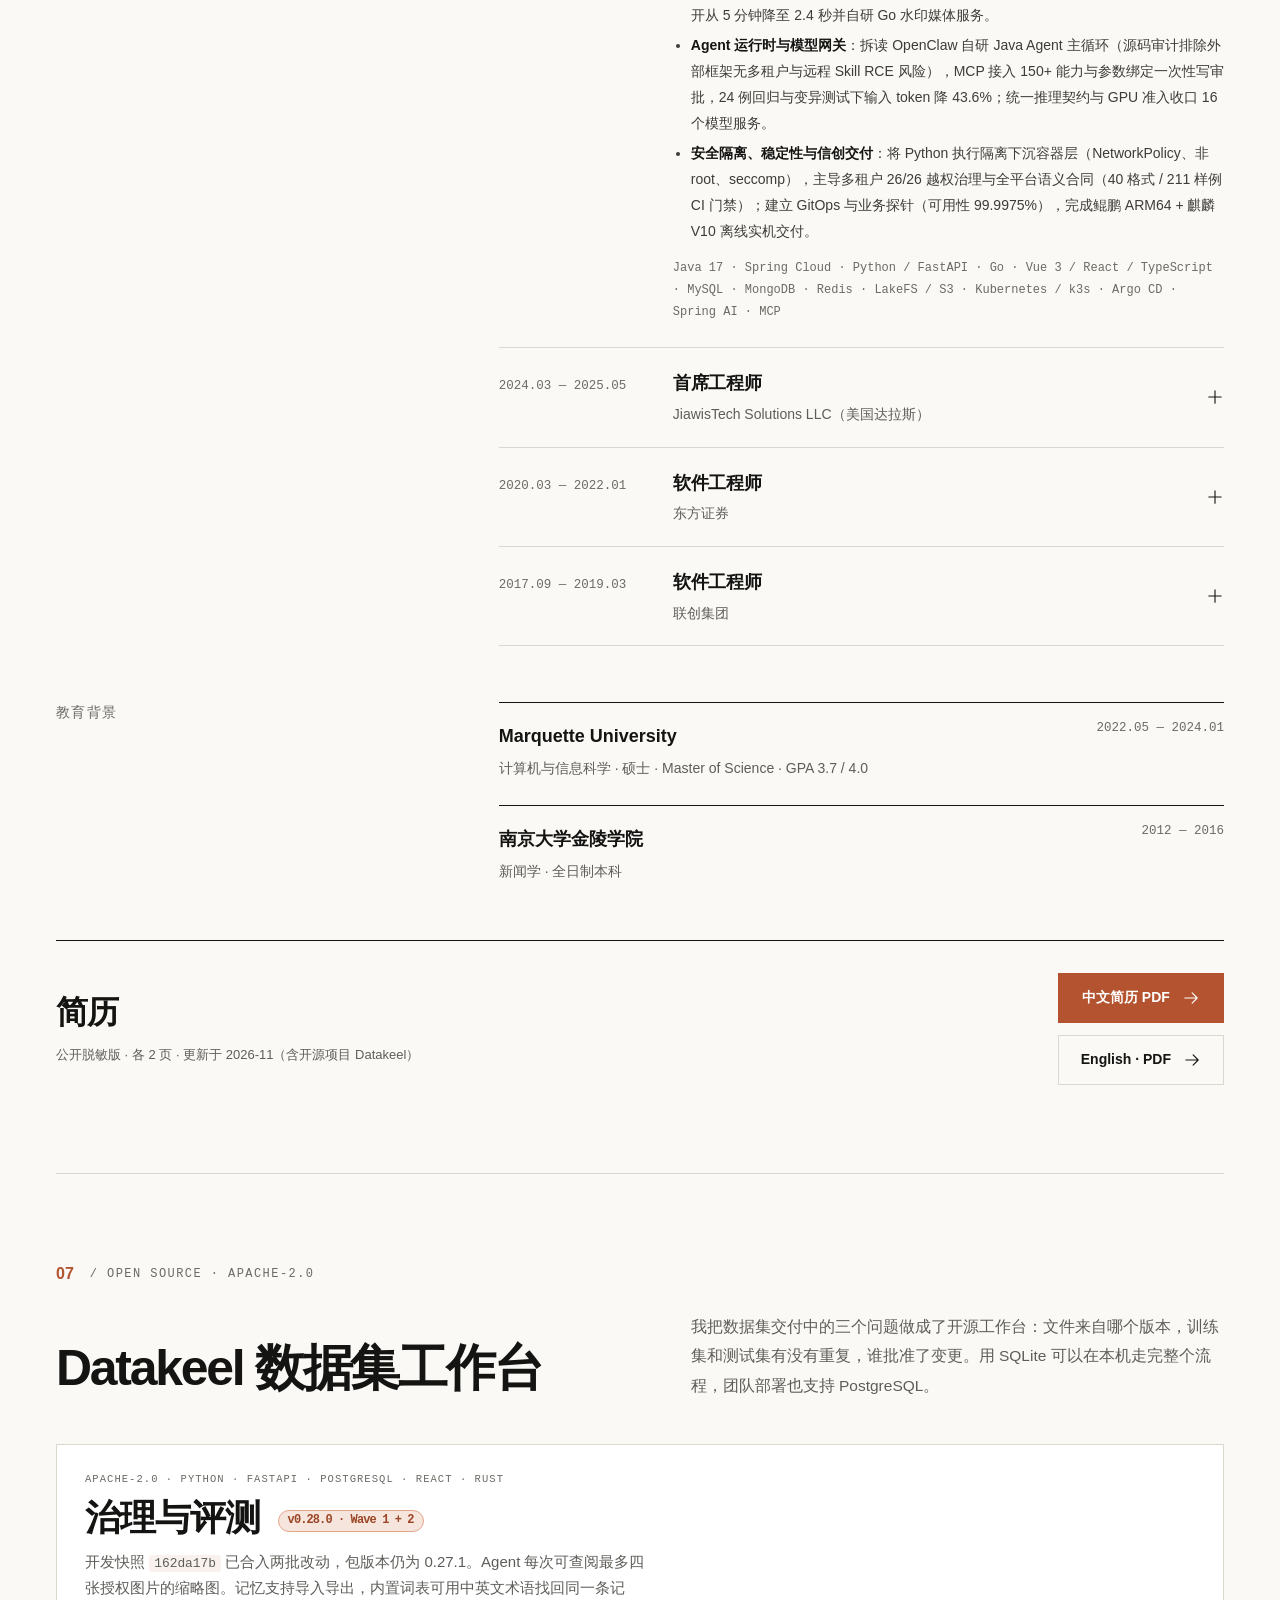
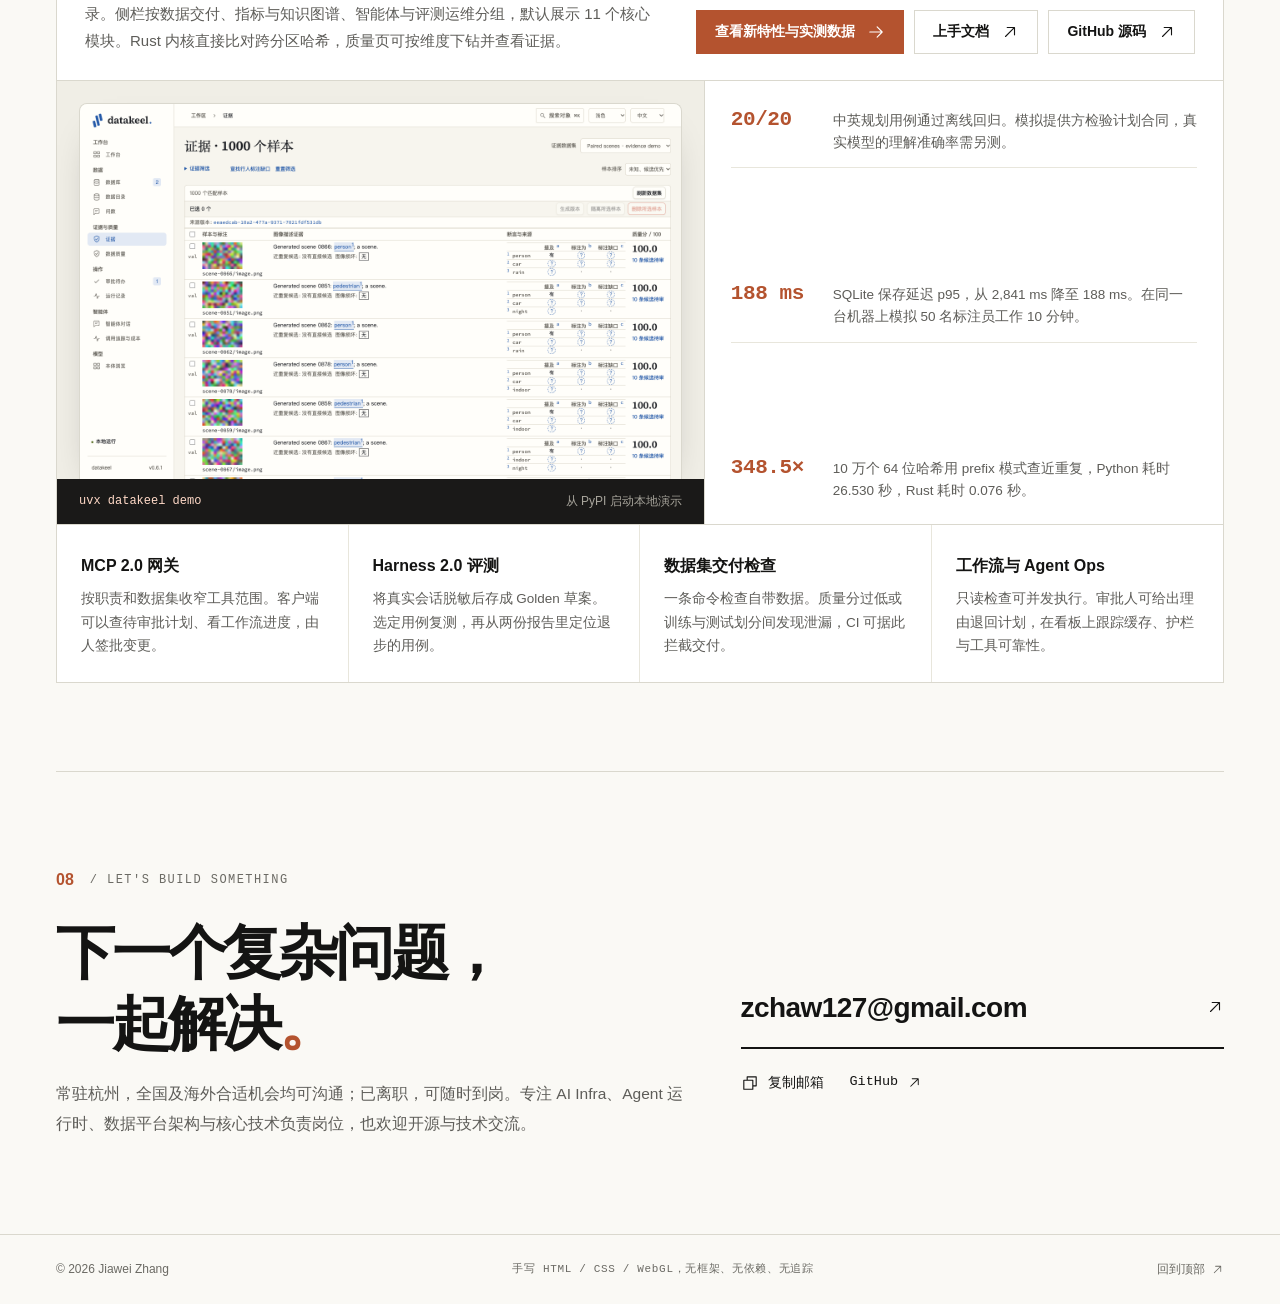
==== commit 00d7e22f: "补充跨分区哈希比对与证据审查进展" ====
--- a/index.html
+++ b/index.html
@@ -675,7 +675,7 @@
         <div>
           <p class="card-meta mono">APACHE-2.0 · PYTHON · FASTAPI · POSTGRESQL · REACT · RUST</p>
           <h3><span class="zh">治理与评测</span><span class="en">Governance and evaluation</span> <span class="dk-ver mono">v0.28.0 · Wave 1 + 2</span></h3>
-          <p class="dk-sub"><span class="zh">开发快照 <code>0c83e326</code> 已合入两批改动，包版本仍为 0.27.1。Agent 每次可查阅最多四张授权图片的缩略图。记忆支持导入导出，内置词表可用中英文术语找回同一条记录。侧栏按数据交付、指标与知识图谱、智能体与评测运维分组，默认展示 11 个核心模块。</span><span class="en">Development snapshot <code>0c83e326</code> includes both waves. The package version is still 0.27.1. Agents can inspect up to four authorized image thumbnails at a time. Saved memories can be exported, imported and retrieved using terms from a bilingual glossary. The sidebar groups 11 core modules into data delivery, metrics and knowledge graphs, and agent operations.</span></p>
+          <p class="dk-sub"><span class="zh">开发快照 <code>162da17b</code> 已合入两批改动，包版本仍为 0.27.1。Agent 每次可查阅最多四张授权图片的缩略图。记忆支持导入导出，内置词表可用中英文术语找回同一条记录。侧栏按数据交付、指标与知识图谱、智能体与评测运维分组，默认展示 11 个核心模块。Rust 内核直接比对跨分区哈希，质量页可按维度下钻并查看证据。</span><span class="en">Development snapshot <code>162da17b</code> includes both waves. The package version is still 0.27.1. Agents can inspect up to four authorized image thumbnails at a time. Saved memories can be exported, imported and retrieved using terms from a bilingual glossary. The sidebar groups 11 core modules into data delivery, metrics and knowledge graphs, and agent operations. Rust checks cross-split hash pairs directly, and reviewers can drill into findings by quality dimension.</span></p>
         </div>
         <div class="dk-links">
           <a class="button" href="/datakeel-benchmarks/"><span class="zh">查看新特性与实测数据</span><span class="en">Explore features and benchmarks</span><i class="icon i-right" aria-hidden="true"></i></a>
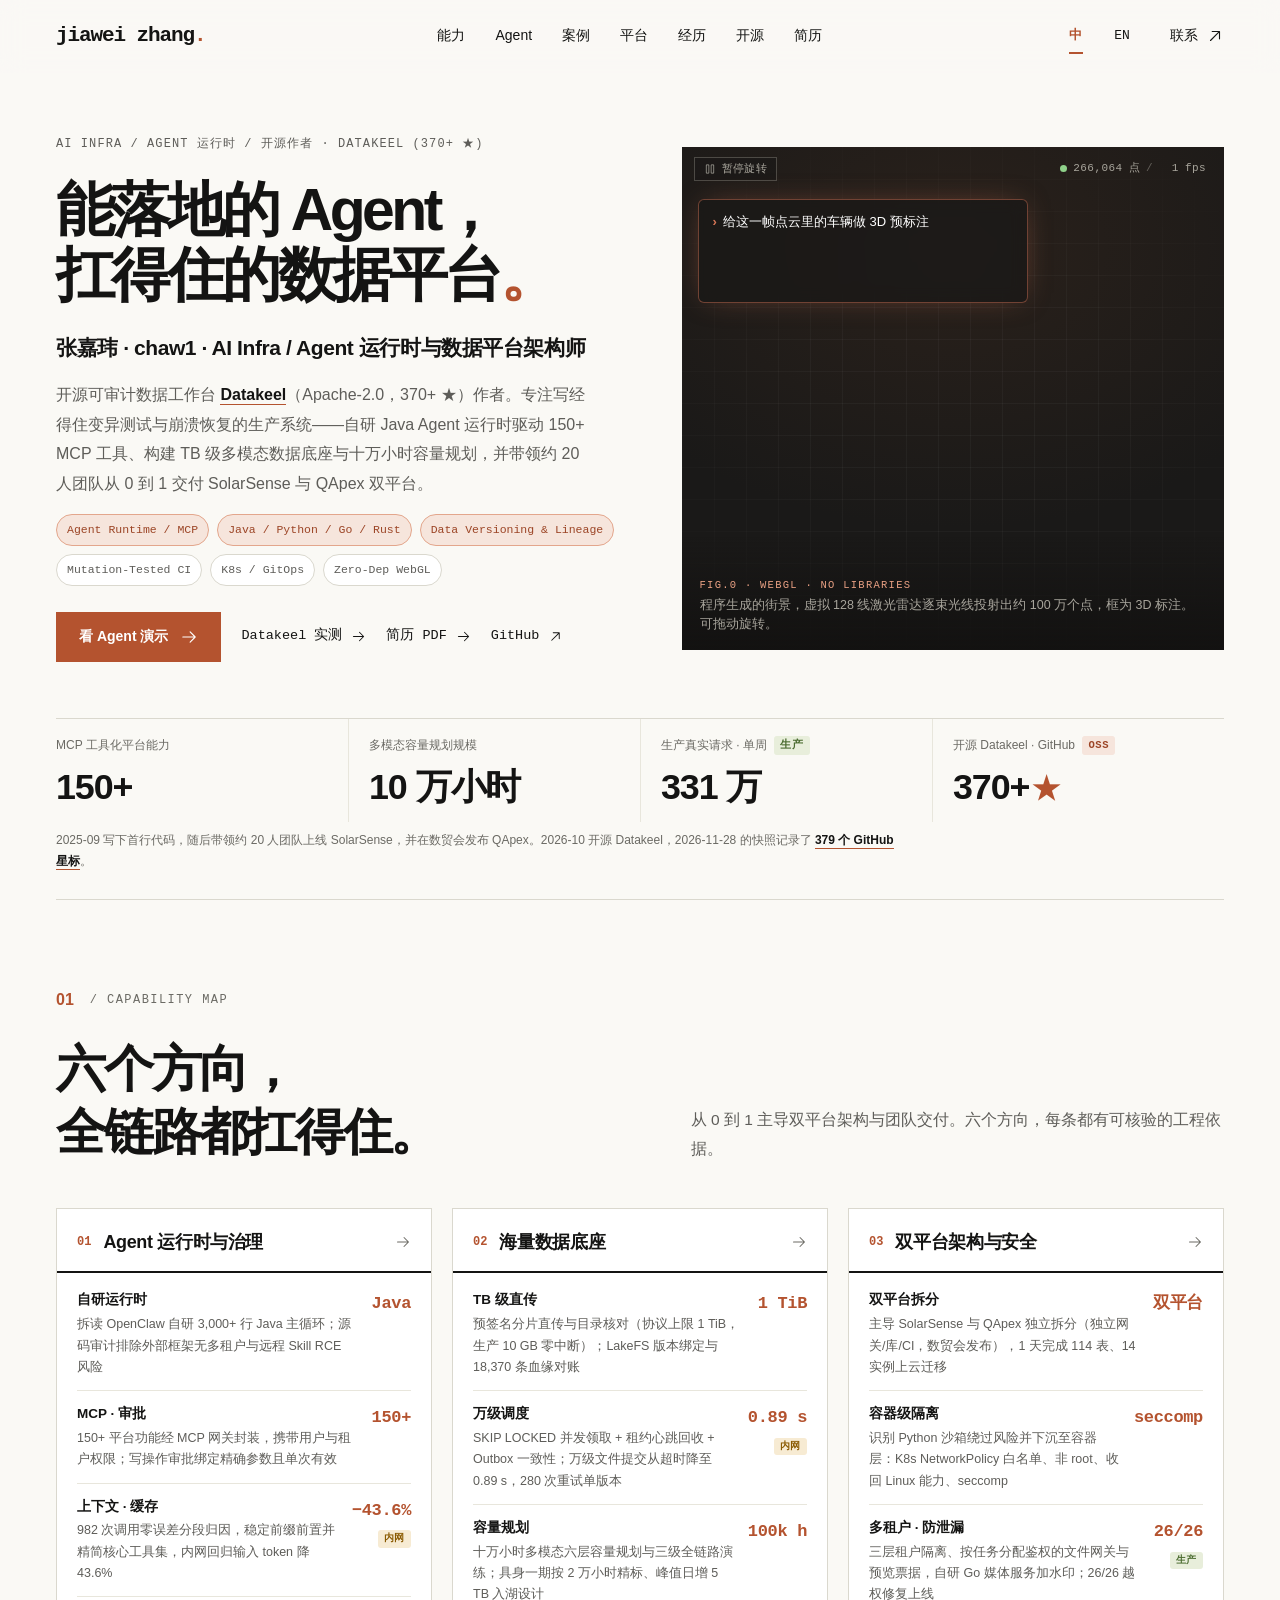
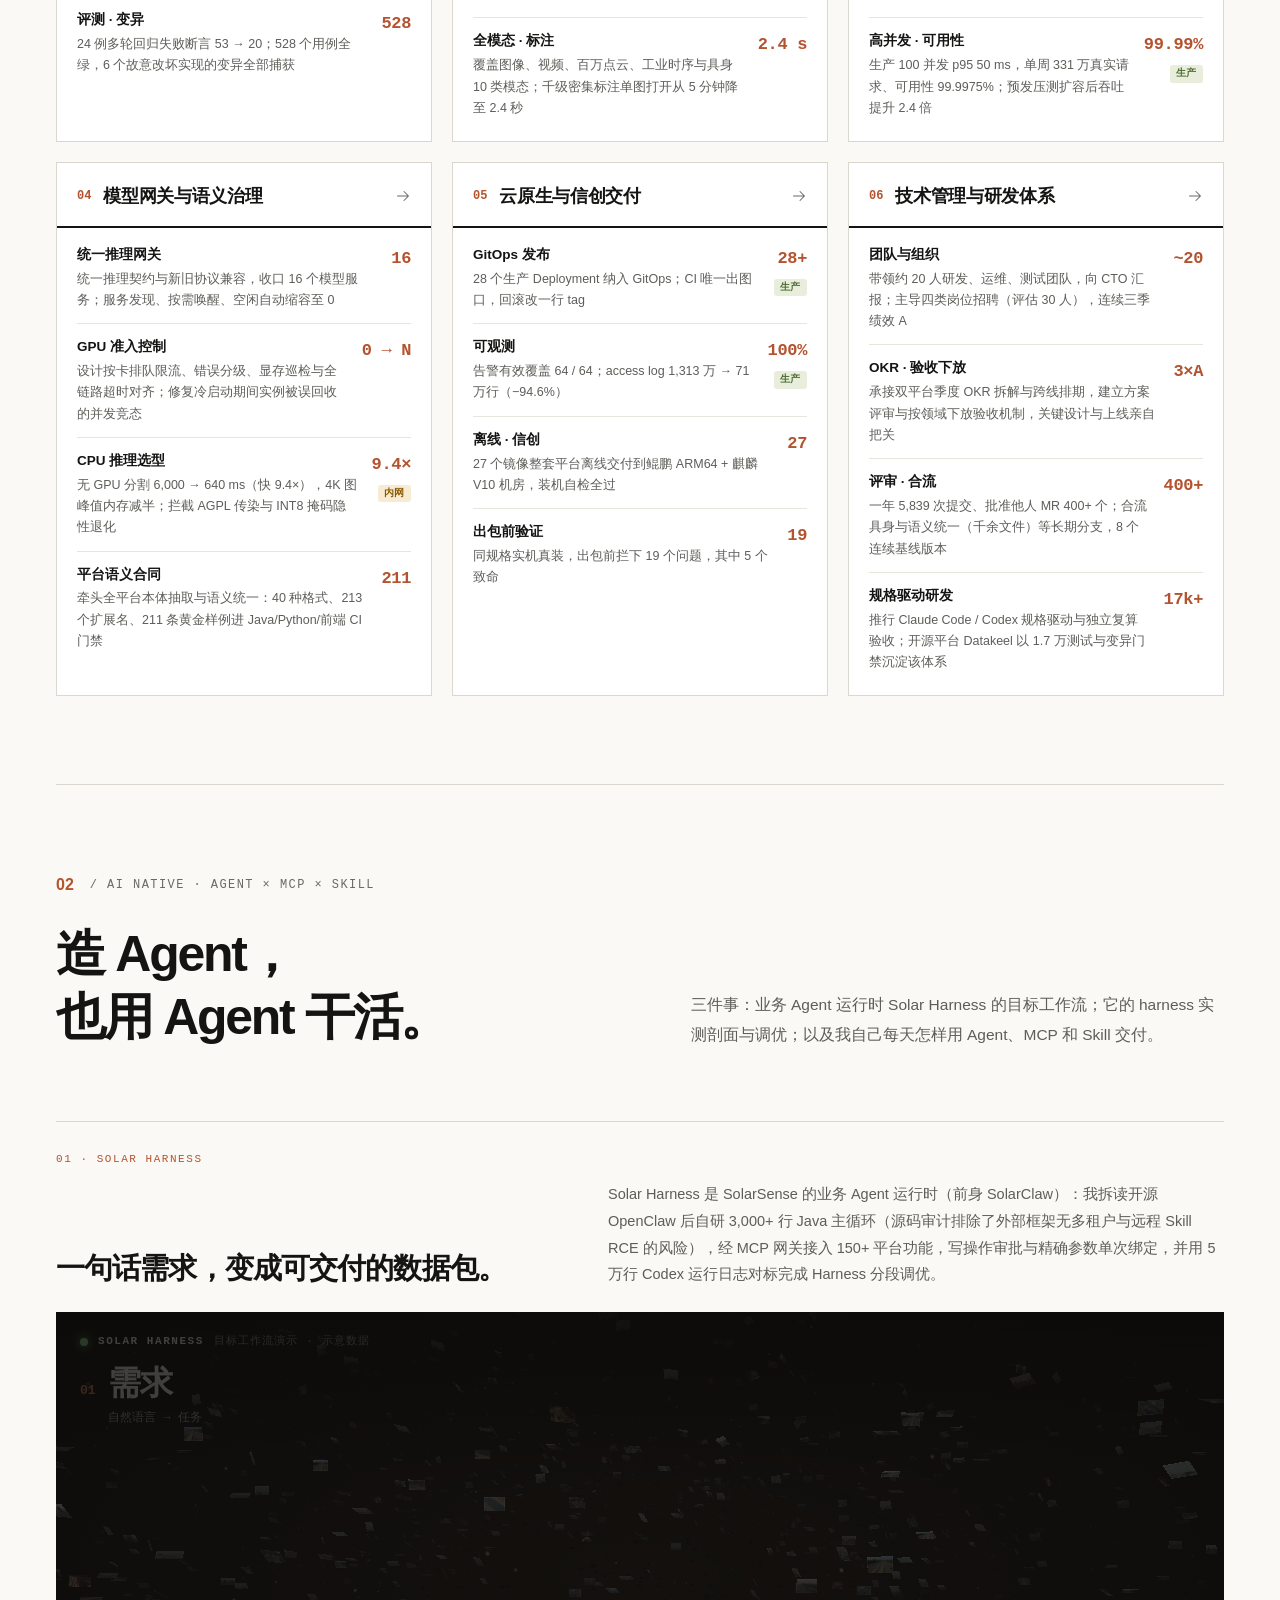
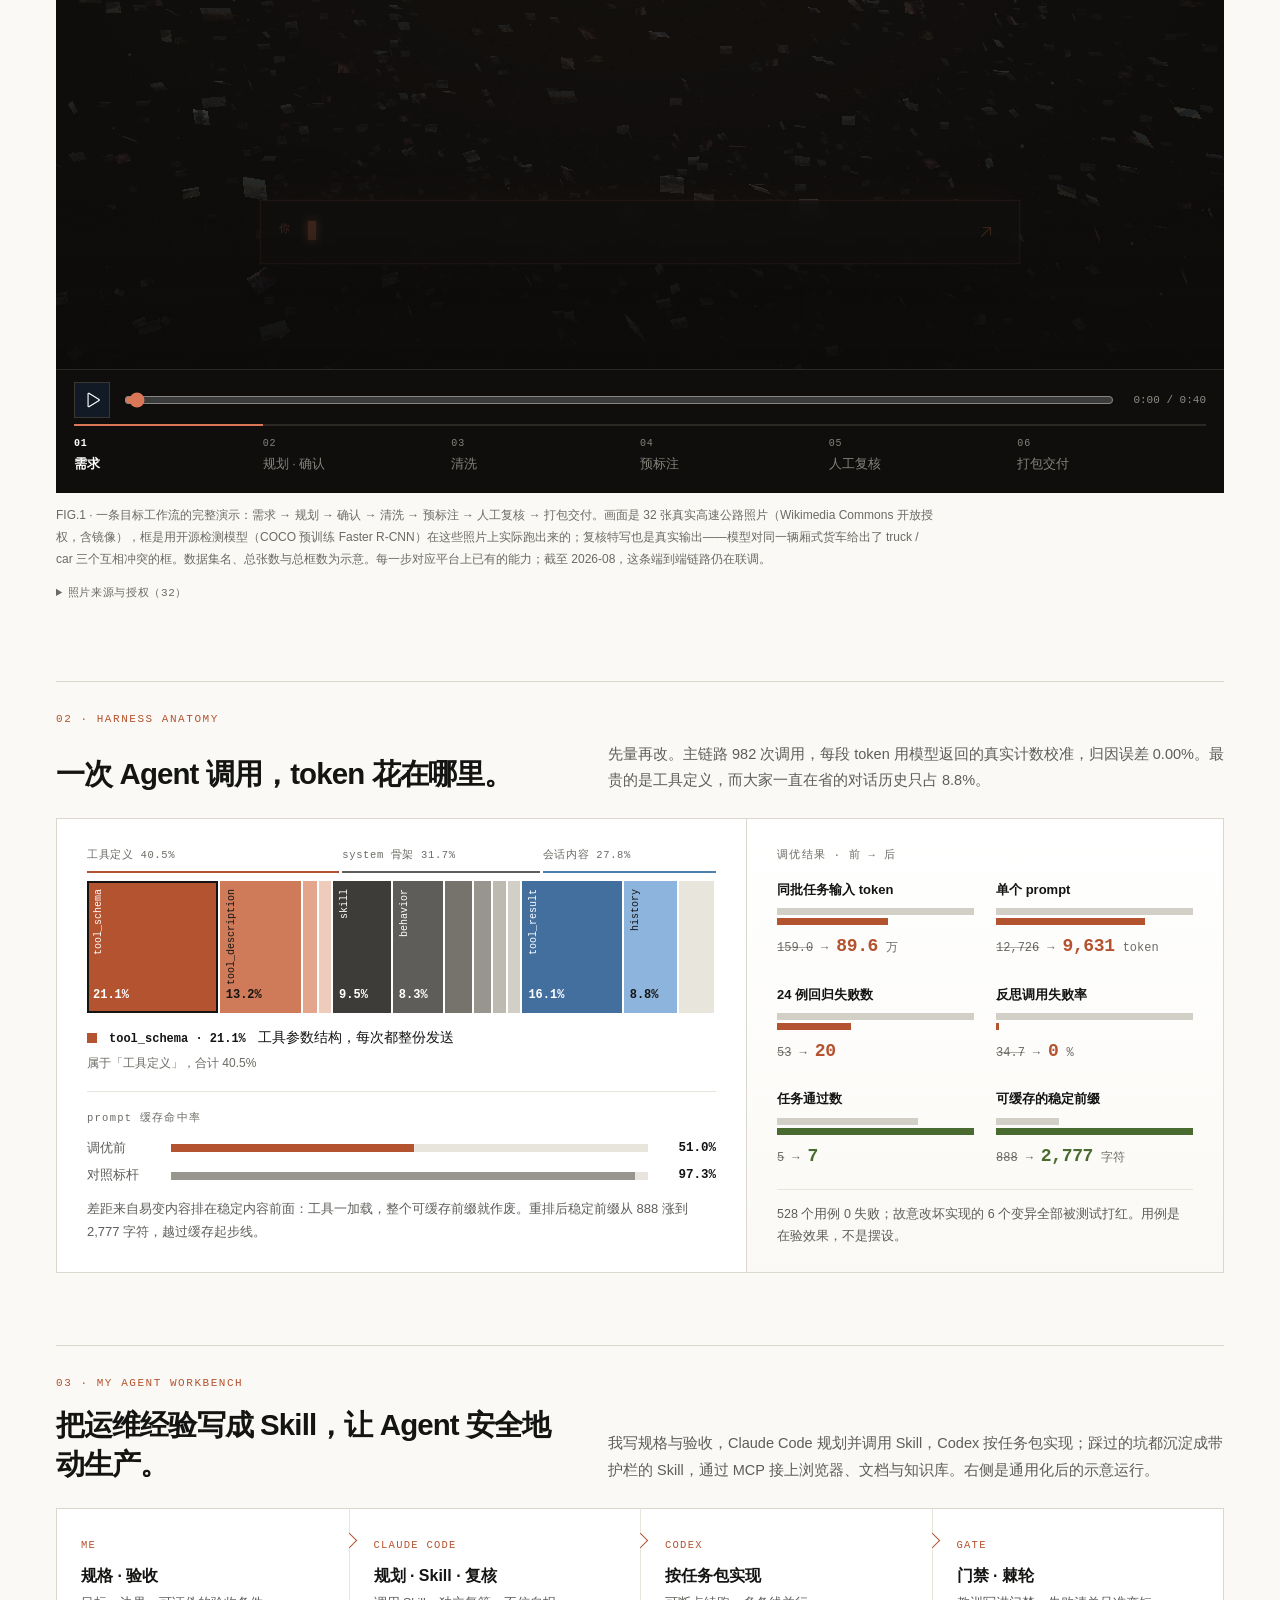
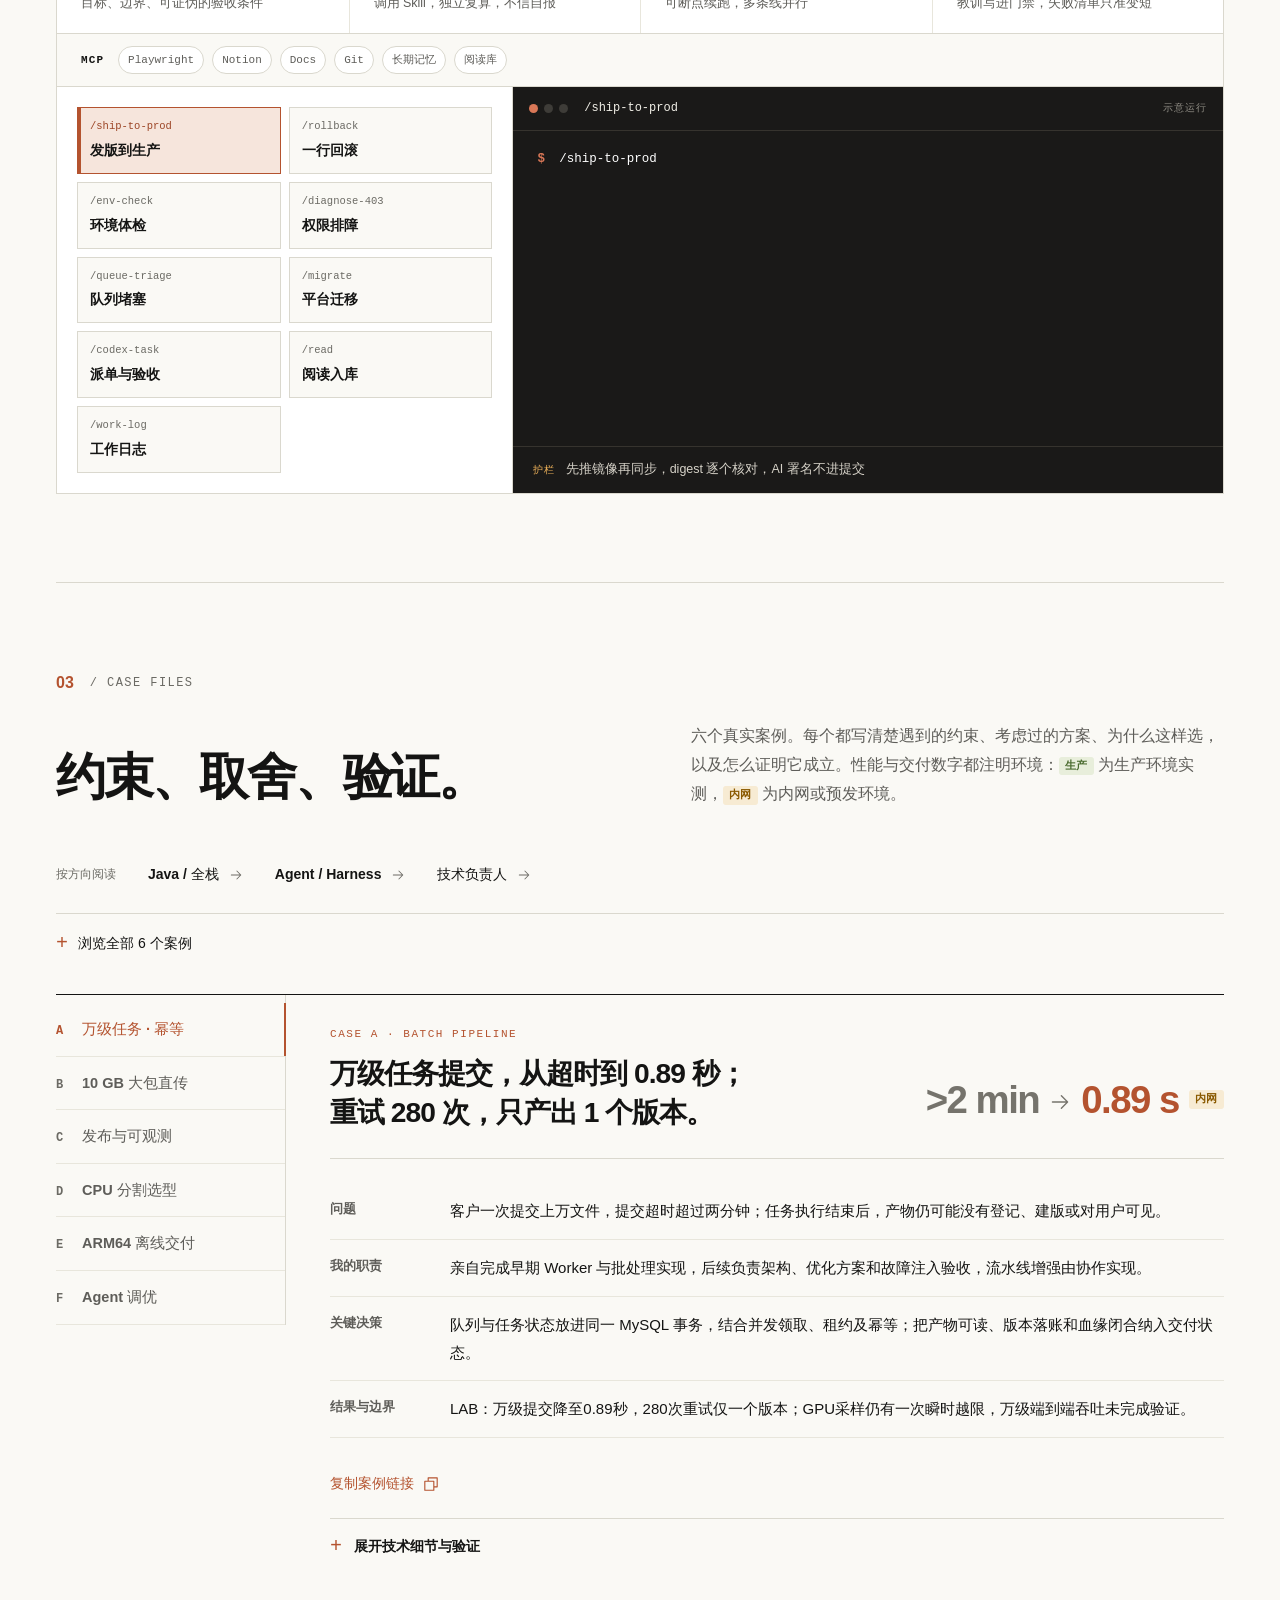
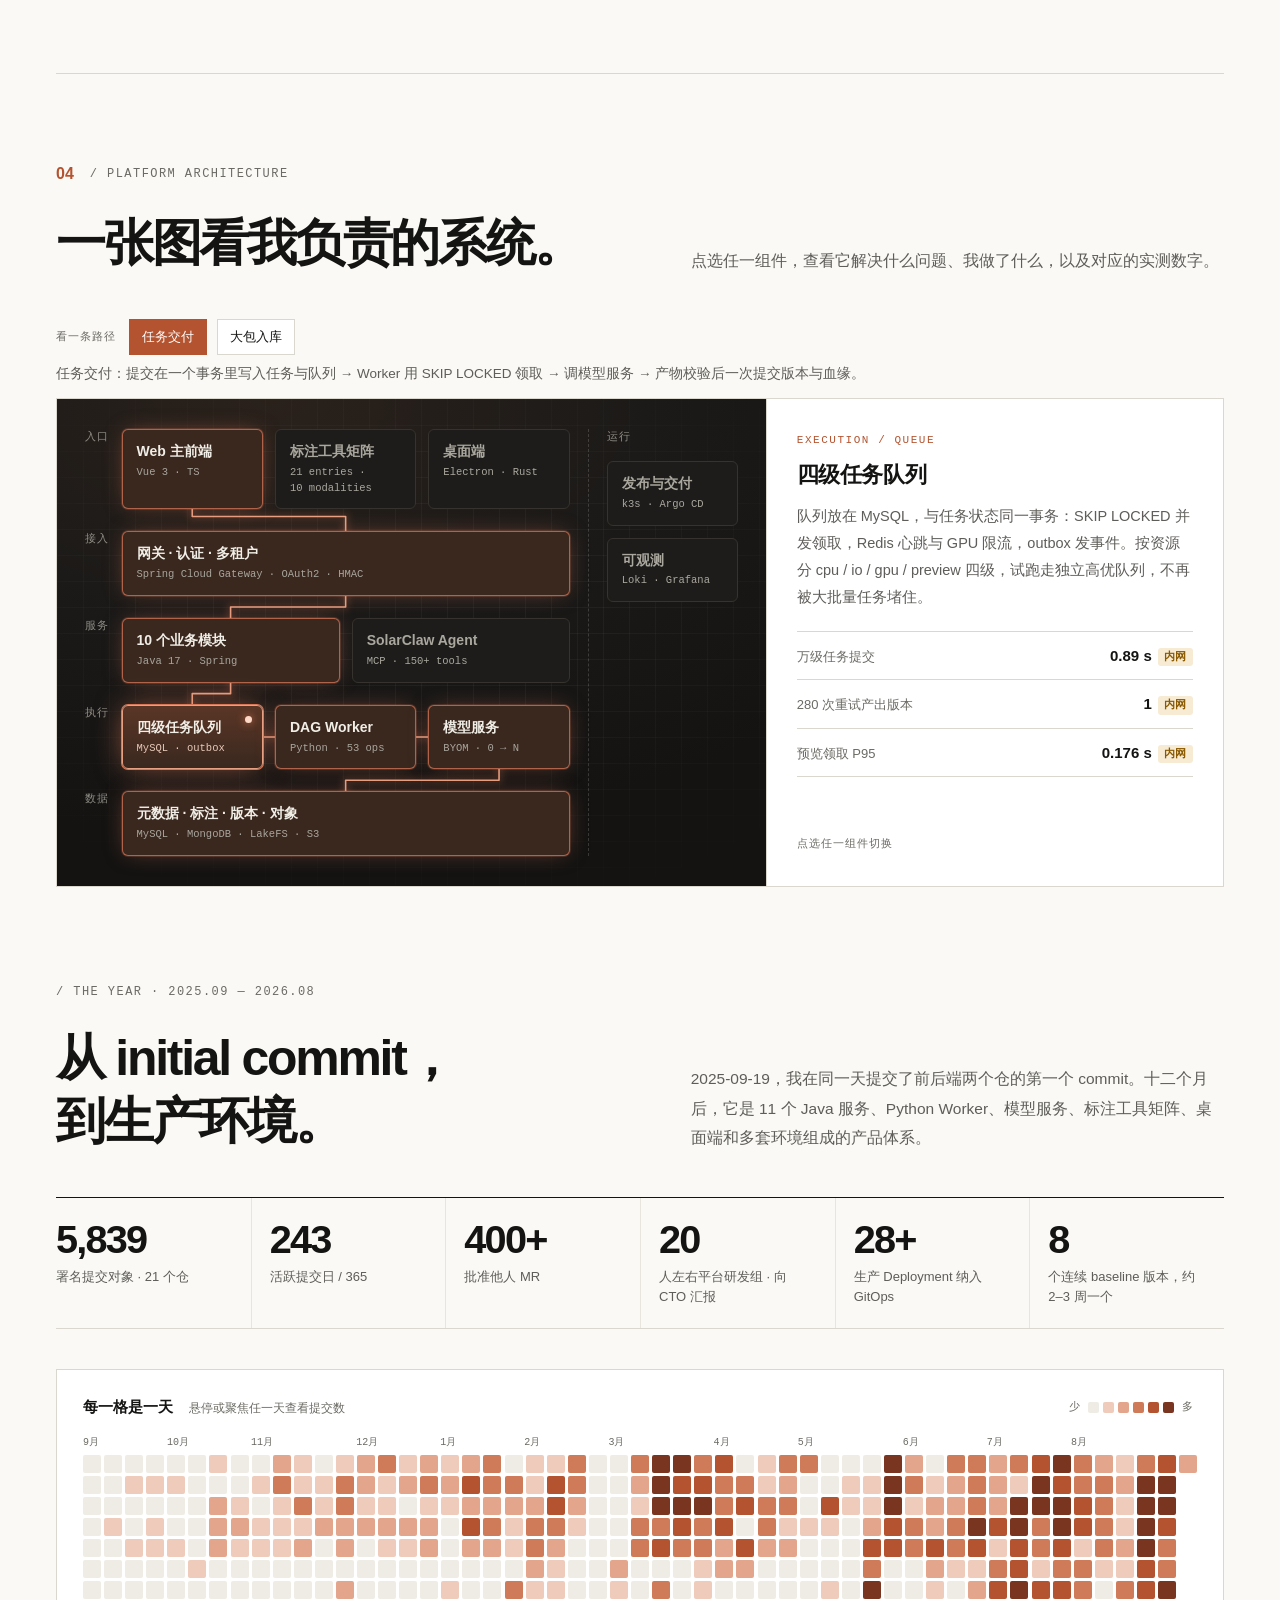
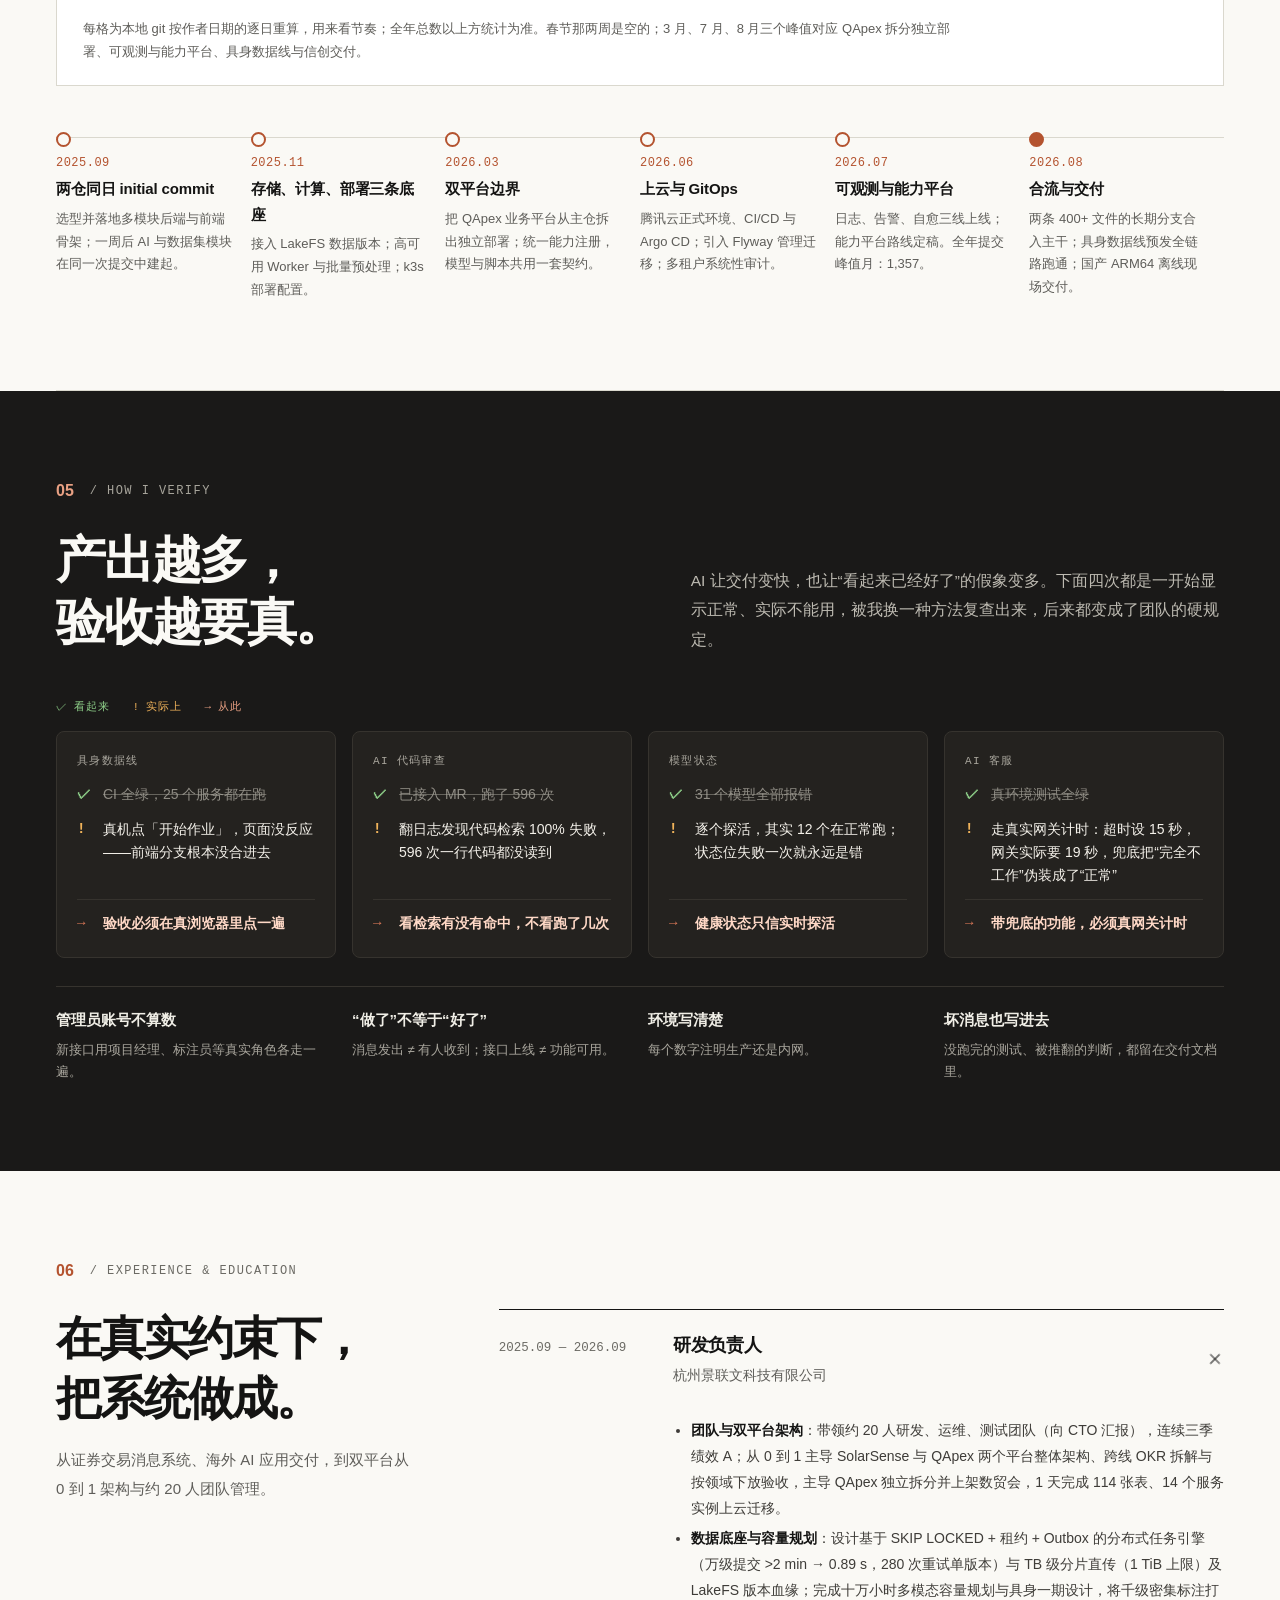
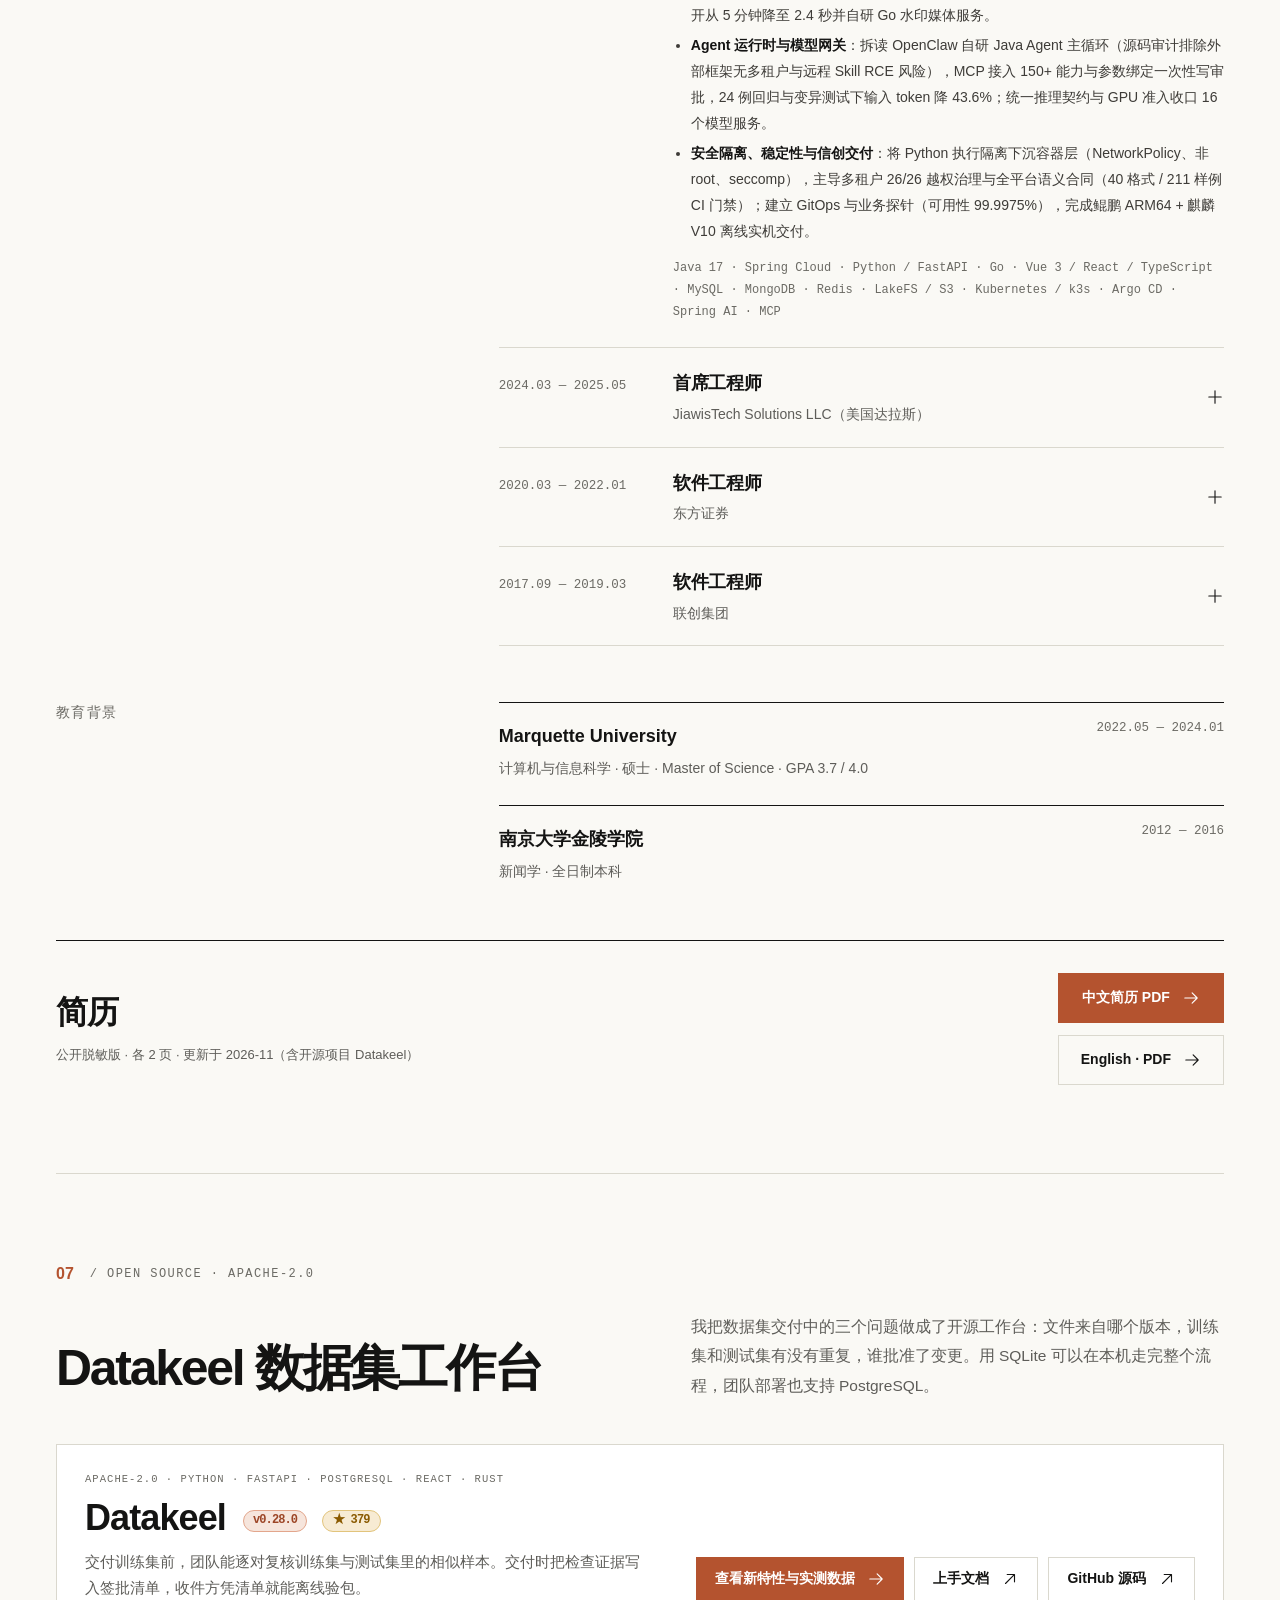
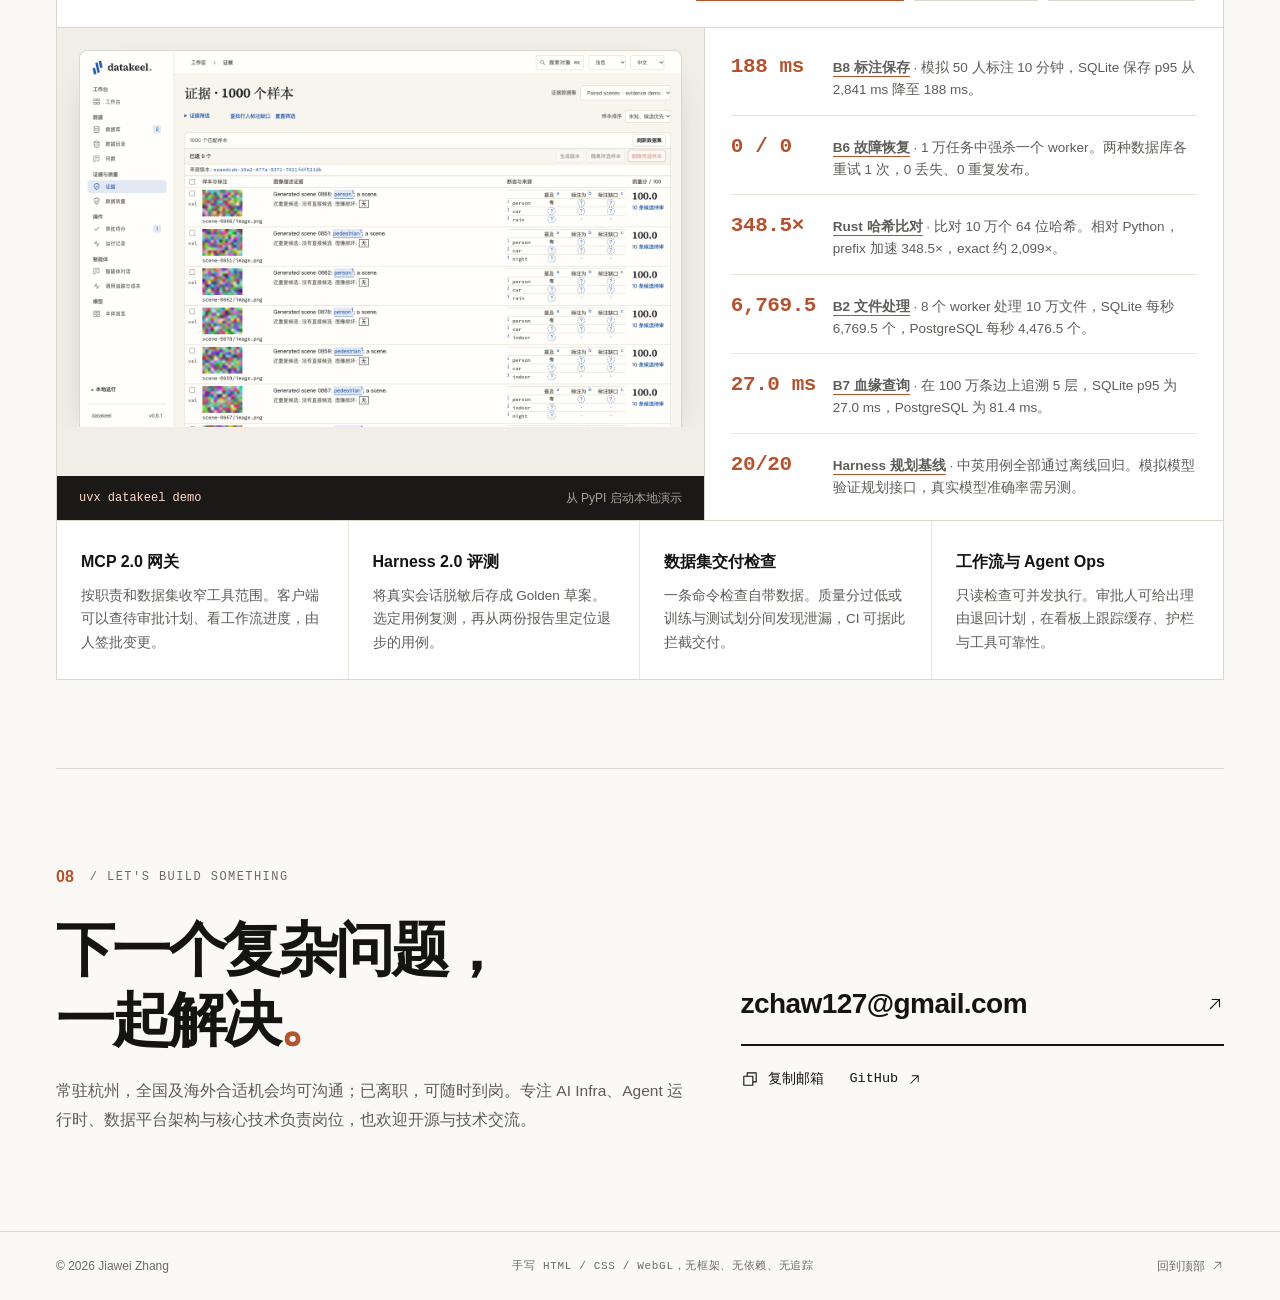
==== commit 54b794f2: "恢复首页星标快照与六项可溯源实测" ====
--- a/index.html
+++ b/index.html
@@ -5,9 +5,9 @@
 <meta name="viewport" content="width=device-width, initial-scale=1">
 <meta name="theme-color" content="#faf9f5">
 <title>张嘉玮 Jiawei Zhang (chaw1) — AI Infra / Agent 运行时 / 数据平台架构师</title>
-<meta name="description" content="张嘉玮 Jiawei Zhang (chaw1)，AI Infra 与数据平台架构师、开源工作台 Datakeel（Apache-2.0）作者。自研 Java Agent 运行时驱动 150+ MCP 工具，带领约 20 人团队从 0 到 1 主导 SolarSense 与 QApex 双平台架构与交付。">
+<meta name="description" content="张嘉玮 Jiawei Zhang (chaw1)，AI Infra 与数据平台架构师、开源工作台 Datakeel（Apache-2.0，370+ ★）作者。自研 Java Agent 运行时驱动 150+ MCP 工具，带领约 20 人团队从 0 到 1 主导 SolarSense 与 QApex 双平台架构与交付。">
 <meta property="og:title" content="张嘉玮 Jiawei Zhang (chaw1) — AI Infra / Agent 运行时 / 数据平台架构师">
-<meta property="og:description" content="开源可审计数据工作台 Datakeel（Apache-2.0）作者；自研 150+ MCP 工具 Java Agent 运行时，从 0 到 1 主导 SolarSense 与 QApex 双平台架构与交付。AI Infra &amp; Agent Runtime Builder.">
+<meta property="og:description" content="开源可审计数据工作台 Datakeel（Apache-2.0，370+ ★）作者；自研 150+ MCP 工具 Java Agent 运行时，从 0 到 1 主导 SolarSense 与 QApex 双平台架构与交付。AI Infra &amp; Agent Runtime Builder.">
 <meta property="og:type" content="website">
 <meta property="og:url" content="https://hire.jiawis.com/">
 <meta property="og:site_name" content="Jiawei Zhang">
@@ -19,7 +19,7 @@
 <meta property="og:image:alt" content="张嘉玮 Jiawei Zhang (chaw1)：AI Infra / Agent 运行时 / 数据平台架构师。">
 <meta name="twitter:card" content="summary_large_image">
 <meta name="twitter:title" content="张嘉玮 Jiawei Zhang (chaw1) — AI Infra / Agent 运行时 / 数据平台架构师">
-<meta name="twitter:description" content="开源可审计数据工作台 Datakeel（Apache-2.0）作者；自研 150+ MCP 工具 Java Agent 运行时，从 0 到 1 主导 SolarSense 与 QApex 双平台架构与交付。AI Infra &amp; Agent Runtime Builder.">
+<meta name="twitter:description" content="开源可审计数据工作台 Datakeel（Apache-2.0，370+ ★）作者；自研 150+ MCP 工具 Java Agent 运行时，从 0 到 1 主导 SolarSense 与 QApex 双平台架构与交付。AI Infra &amp; Agent Runtime Builder.">
 <meta name="twitter:image" content="https://hire.jiawis.com/assets/og.png?v=4">
 <link rel="canonical" href="https://hire.jiawis.com/">
 <script type="application/ld+json">
@@ -36,7 +36,7 @@
 }
 </script>
 <link rel="icon" href="assets/icons/stack.svg" type="image/svg+xml">
-<link rel="stylesheet" href="assets/site.css?v=20261128">
+<link rel="stylesheet" href="assets/site.css?v=20261128.2">
 <script>(function(d){d.classList.add('js');try{var l=localStorage.getItem('jiawis-lang');if(l==='en'||l==='zh'){d.dataset.lang=l;d.lang=l==='zh'?'zh-CN':'en'}}catch(e){}})(document.documentElement)</script>
 <script src="assets/site.js?v=20261128" defer></script>
 <script src="assets/pointcloud.js?v=20261123" defer></script>
@@ -75,10 +75,10 @@
   <section class="hero wrap" id="intro" aria-labelledby="hero-heading">
     <div class="hero-grid">
       <div class="hero-copy">
-        <p class="eyebrow"><span class="zh">AI INFRA / AGENT 运行时 / 开源作者 · DATAKEEL</span><span class="en">AI INFRA / AGENT RUNTIMES / AUTHOR OF DATAKEEL</span></p>
+        <p class="eyebrow"><span class="zh">AI INFRA / AGENT 运行时 / 开源作者 · DATAKEEL (370+ ★)</span><span class="en">AI INFRA / AGENT RUNTIMES / AUTHOR OF DATAKEEL (370+ ★)</span></p>
         <h1 id="hero-heading"><span class="zh">能落地的 Agent，<br>扛得住的数据平台<span class="period">。</span></span><span class="en">Agents that ship.<br>Data platforms that scale<span class="period">.</span></span></h1>
         <p class="identity"><span class="zh">张嘉玮 · chaw1 · AI Infra / Agent 运行时与数据平台架构师</span><span class="en">Jiawei Zhang · chaw1 · AI Infra &amp; Agent Systems Builder</span></p>
-        <p class="hero-lede"><span class="zh">开源可审计数据工作台 <a class="inline-link" href="#projects">Datakeel</a>（Apache-2.0）作者。专注写经得住变异测试与崩溃恢复的生产系统——自研 Java Agent 运行时驱动 150+ MCP 工具、构建 TB 级多模态数据底座与十万小时容量规划，并带领约 20 人团队从 0 到 1 交付 SolarSense 与 QApex 双平台。</span><span class="en">Author of <a class="inline-link" href="#projects">Datakeel</a> (Apache-2.0), an open-source auditable dataset workbench. I build verifiable AI infrastructure — an in-house Java agent runtime driving 150+ MCP tools and a TB-scale multimodal data foundation — and led a ~20-person engineering group shipping SolarSense and QApex from zero to production.</span></p>
+        <p class="hero-lede"><span class="zh">开源可审计数据工作台 <a class="inline-link" href="#projects">Datakeel</a>（Apache-2.0，370+ ★）作者。专注写经得住变异测试与崩溃恢复的生产系统——自研 Java Agent 运行时驱动 150+ MCP 工具、构建 TB 级多模态数据底座与十万小时容量规划，并带领约 20 人团队从 0 到 1 交付 SolarSense 与 QApex 双平台。</span><span class="en">Author of <a class="inline-link" href="#projects">Datakeel</a> (Apache-2.0, 370+ ★), an open-source auditable dataset workbench. I build verifiable AI infrastructure — an in-house Java agent runtime driving 150+ MCP tools and a TB-scale multimodal data foundation — and led a ~20-person engineering group shipping SolarSense and QApex from zero to production.</span></p>
         <ul class="hero-chips mono"><li>Agent Runtime / MCP</li><li>Java / Python / Go / Rust</li><li>Data Versioning &amp; Lineage</li><li>Mutation-Tested CI</li><li>K8s / GitOps</li><li>Zero-Dep WebGL</li></ul>
         <div class="hero-actions">
           <a class="button" href="#agent"><span class="zh">看 Agent 演示</span><span class="en">Watch agent demo</span><i class="icon i-right" aria-hidden="true"></i></a>
@@ -111,9 +111,9 @@
       <div><dt><span class="zh">MCP 工具化平台能力</span><span class="en">Capabilities exposed via MCP</span></dt><dd>150+</dd></div>
       <div><dt><span class="zh">多模态容量规划规模</span><span class="en">Multimodal capacity planned</span></dt><dd><span class="zh">10 万小时</span><span class="en">100k hrs</span></dd></div>
       <div><dt><span class="zh">生产真实请求 · 单周</span><span class="en">Real production requests · one week</span> <span class="tag prod"><span class="zh">生产</span><span class="en">PROD</span></span></dt><dd><span class="zh">331 万</span><span class="en">3.31 M</span></dd></div>
-      <div><dt><span class="zh">Datakeel 离线规划用例</span><span class="en">Datakeel offline planner cases</span> <span class="tag oss">OSS</span></dt><dd>20/20</dd></div>
+      <div><dt><span class="zh">开源 Datakeel · GitHub</span><span class="en">Open-source Datakeel · GitHub</span> <span class="tag oss">OSS</span></dt><dd>370+<span class="ticker-star">★</span></dd></div>
     </dl>
-    <p class="ticker-note"><span class="zh">2025-09 首行提交，带约 20 人团队交付 SolarSense 云生产与 QApex 数贸会发布；2026-10 起开源可审计数据工作台 Datakeel（Apache-2.0），公开 SQLite 与 PostgreSQL 双栈实测结果。</span><span class="en">First commit Sep 2025; led a ~20-person group shipping SolarSense in cloud production and QApex at GDTE; authoring open-source Datakeel since Oct 2026 under Apache-2.0, with benchmarks for SQLite and PostgreSQL.</span></p>
+    <p class="ticker-note"><span class="zh">2025-09 写下首行代码，随后带领约 20 人团队上线 SolarSense，并在数贸会发布 QApex。2026-10 开源 Datakeel，2026-11-28 的快照记录了 </span><span class="en">I made the first commit in Sep 2025 and led a team of about 20 to ship SolarSense to production and launch QApex at GDTE. I open-sourced Datakeel in Oct 2026. The 2026-11-28 snapshot recorded </span><a class="inline-link" href="https://github.com/chaw1/datakeel/stargazers" target="_blank" rel="noopener noreferrer"><span class="zh">379 个 GitHub 星标</span><span class="en">379 GitHub stars</span></a><span class="zh">。</span><span class="en">.</span></p>
   </section>
 
   <!-- ============ 01 CAPABILITIES ============ -->
@@ -674,14 +674,14 @@
       <header class="dk-head">
         <div>
           <p class="card-meta mono">APACHE-2.0 · PYTHON · FASTAPI · POSTGRESQL · REACT · RUST</p>
-          <h3><span class="zh">治理与评测</span><span class="en">Governance and evaluation</span> <span class="dk-ver mono">v0.28.0 · Wave 1 + 2</span></h3>
-          <p class="dk-sub"><span class="zh">开发快照 <code>162da17b</code> 已合入两批改动，包版本仍为 0.27.1。Agent 每次可查阅最多四张授权图片的缩略图。记忆支持导入导出，内置词表可用中英文术语找回同一条记录。侧栏按数据交付、指标与知识图谱、智能体与评测运维分组，默认展示 11 个核心模块。Rust 内核直接比对跨分区哈希，质量页可按维度下钻并查看证据。</span><span class="en">Development snapshot <code>162da17b</code> includes both waves. The package version is still 0.27.1. Agents can inspect up to four authorized image thumbnails at a time. Saved memories can be exported, imported and retrieved using terms from a bilingual glossary. The sidebar groups 11 core modules into data delivery, metrics and knowledge graphs, and agent operations. Rust checks cross-split hash pairs directly, and reviewers can drill into findings by quality dimension.</span></p>
+          <h3>Datakeel <span class="dk-ver mono">v0.28.0</span> <a class="dk-star mono" href="https://github.com/chaw1/datakeel/stargazers" target="_blank" rel="noopener noreferrer" aria-label="GitHub 星标 / GitHub stars · ★ 379 · 2026-11-28">★ 379</a></h3>
+          <p class="dk-sub"><span class="zh">交付训练集前，团队能逐对复核训练集与测试集里的相似样本。交付时把检查证据写入签批清单，收件方凭清单就能离线验包。</span><span class="en">Review train–test matches side by side before shipping a dataset. The signed manifest records the leakage check, so the recipient can verify the delivery offline.</span></p>
         </div>
         <div class="dk-links">
-          <a class="button" href="/datakeel-benchmarks/"><span class="zh">查看新特性与实测数据</span><span class="en">Explore features and benchmarks</span><i class="icon i-right" aria-hidden="true"></i></a>
+          <a class="button" href="/datakeel-benchmarks/"><span class="zh">查看新特性与实测数据</span><span class="en">Features &amp; benchmarks</span><i class="icon i-right" aria-hidden="true"></i></a>
           <a class="button button-secondary zh" href="https://datakeel.jiawis.com/zh/" target="_blank" rel="noopener noreferrer">上手文档<i class="icon i-up" aria-hidden="true"></i></a>
           <a class="button button-secondary en" href="https://datakeel.jiawis.com/" target="_blank" rel="noopener noreferrer">Getting started<i class="icon i-up" aria-hidden="true"></i></a>
-          <a class="button button-secondary" href="https://github.com/chaw1/datakeel" target="_blank" rel="noopener noreferrer"><span class="zh">GitHub 源码</span><span class="en">Source on GitHub</span><i class="icon i-up" aria-hidden="true"></i></a>
+          <a class="button button-secondary" href="https://github.com/chaw1/datakeel" target="_blank" rel="noopener noreferrer"><span class="zh">GitHub 源码</span><span class="en">GitHub source</span><i class="icon i-up" aria-hidden="true"></i></a>
         </div>
       </header>
       <div class="dk-main">
@@ -693,9 +693,12 @@
           <div class="dk-cmd mono"><code>uvx datakeel demo</code><span><span class="zh">从 PyPI 启动本地演示</span><span class="en">Run the local demo from PyPI</span></span></div>
         </div>
         <ul class="dk-metrics" aria-label="Datakeel 实测摘要 / Benchmark results">
-          <li><strong class="mono">20/20</strong><span><span class="zh">中英规划用例通过离线回归。模拟提供方检验计划合同，真实模型的理解准确率需另测。</span><span class="en">Bilingual planner cases passed with the offline provider. This checks the plan contract. Live model accuracy needs a separate evaluation.</span></span></li>
-          <li><strong class="mono">188 ms</strong><span><span class="zh">SQLite 保存延迟 p95，从 2,841 ms 降至 188 ms。在同一台机器上模拟 50 名标注员工作 10 分钟。</span><span class="en">SQLite save p95, down from 2,841 ms in a ten-minute, single-host run with 50 simulated annotators.</span></span></li>
-          <li><strong class="mono">348.5×</strong><span><span class="zh">10 万个 64 位哈希用 prefix 模式查近重复，Python 耗时 26.530 秒，Rust 耗时 0.076 秒。</span><span class="en">Speedup for prefix-mode matching on 100,000 64-bit hashes. Python took 26.530 seconds and Rust took 0.076 seconds.</span></span></li>
+          <li><strong class="mono">188 ms</strong><span><a class="inline-link" href="/datakeel-benchmarks/#contention"><span class="zh">B8 标注保存</span><span class="en">B8 annotation saves</span></a><span class="zh"> · 模拟 50 人标注 10 分钟，SQLite 保存 p95 从 2,841 ms 降至 188 ms。</span><span class="en"> · SQLite save p95 fell from 2,841 to 188 ms with 50 simulated annotators over 10 minutes.</span></span></li>
+          <li><strong class="mono">0 / 0</strong><span><a class="inline-link" href="/datakeel-benchmarks/#capacity"><span class="zh">B6 故障恢复</span><span class="en">B6 crash recovery</span></a><span class="zh"> · 1 万任务中强杀一个 worker。两种数据库各重试 1 次，0 丢失、0 重复发布。</span><span class="en"> · Killed one worker in 10k tasks. Each database retried once, with zero losses and zero duplicate publications.</span></span></li>
+          <li><strong class="mono">348.5×</strong><span><a class="inline-link" href="/datakeel-benchmarks/#hashing"><span class="zh">Rust 哈希比对</span><span class="en">Rust hash matching</span></a><span class="zh"> · 比对 10 万个 64 位哈希。相对 Python，prefix 加速 348.5×，exact 约 2,099×。</span><span class="en"> · Compared with Python on 100k 64-bit hashes, prefix was 348.5× faster and exact about 2,099× faster.</span></span></li>
+          <li><strong class="mono">6,769.5</strong><span><a class="inline-link" href="/datakeel-benchmarks/#capacity"><span class="zh">B2 文件处理</span><span class="en">B2 file throughput</span></a><span class="zh"> · 8 个 worker 处理 10 万文件，SQLite 每秒 6,769.5 个，PostgreSQL 每秒 4,476.5 个。</span><span class="en"> · Eight workers processed 100k files at 6,769.5 files/s on SQLite and 4,476.5 on PostgreSQL.</span></span></li>
+          <li><strong class="mono">27.0 ms</strong><span><a class="inline-link" href="/datakeel-benchmarks/#capacity"><span class="zh">B7 血缘查询</span><span class="en">B7 lineage queries</span></a><span class="zh"> · 在 100 万条边上追溯 5 层，SQLite p95 为 27.0 ms，PostgreSQL 为 81.4 ms。</span><span class="en"> · Traversing five levels in a million-edge graph took 27.0 ms at p95 on SQLite and 81.4 ms on PostgreSQL.</span></span></li>
+          <li><strong class="mono">20/20</strong><span><a class="inline-link" href="/datakeel-benchmarks/#planner"><span class="zh">Harness 规划基线</span><span class="en">Harness planner baseline</span></a><span class="zh"> · 中英用例全部通过离线回归。模拟模型验证规划接口，真实模型准确率需另测。</span><span class="en"> · All bilingual cases passed with the offline provider. Live model accuracy requires a separate test.</span></span></li>
         </ul>
       </div>
       <div class="dk-pillars">
--- a/assets/site.css
+++ b/assets/site.css
@@ -1122,6 +1122,7 @@
 .dk-star{display:inline-flex;align-items:center;gap:4px;vertical-align:middle;margin-left:6px;padding:3px 10px;border-radius:999px;font-size:12px;font-weight:600;background:var(--amber-soft);color:var(--amber-ink);border:1px solid #e2c47c;transition:border-color .18s,background .18s,transform .18s var(--ease)}
 .dk-star:hover{border-color:var(--amber-ink);background:#f3e1bc;transform:translateY(-1px)}
 .dk-head>div{min-width:0}
+.dk-head>div:first-child{flex:1 1 26rem}
 .dk-sub{font-size:15px;line-height:1.75;color:var(--muted);margin:10px 0 0;max-width:68ch}
 .dk-links{display:flex;gap:10px;flex-wrap:wrap}
 .dk-links .button{min-height:42px;padding:9px 18px}
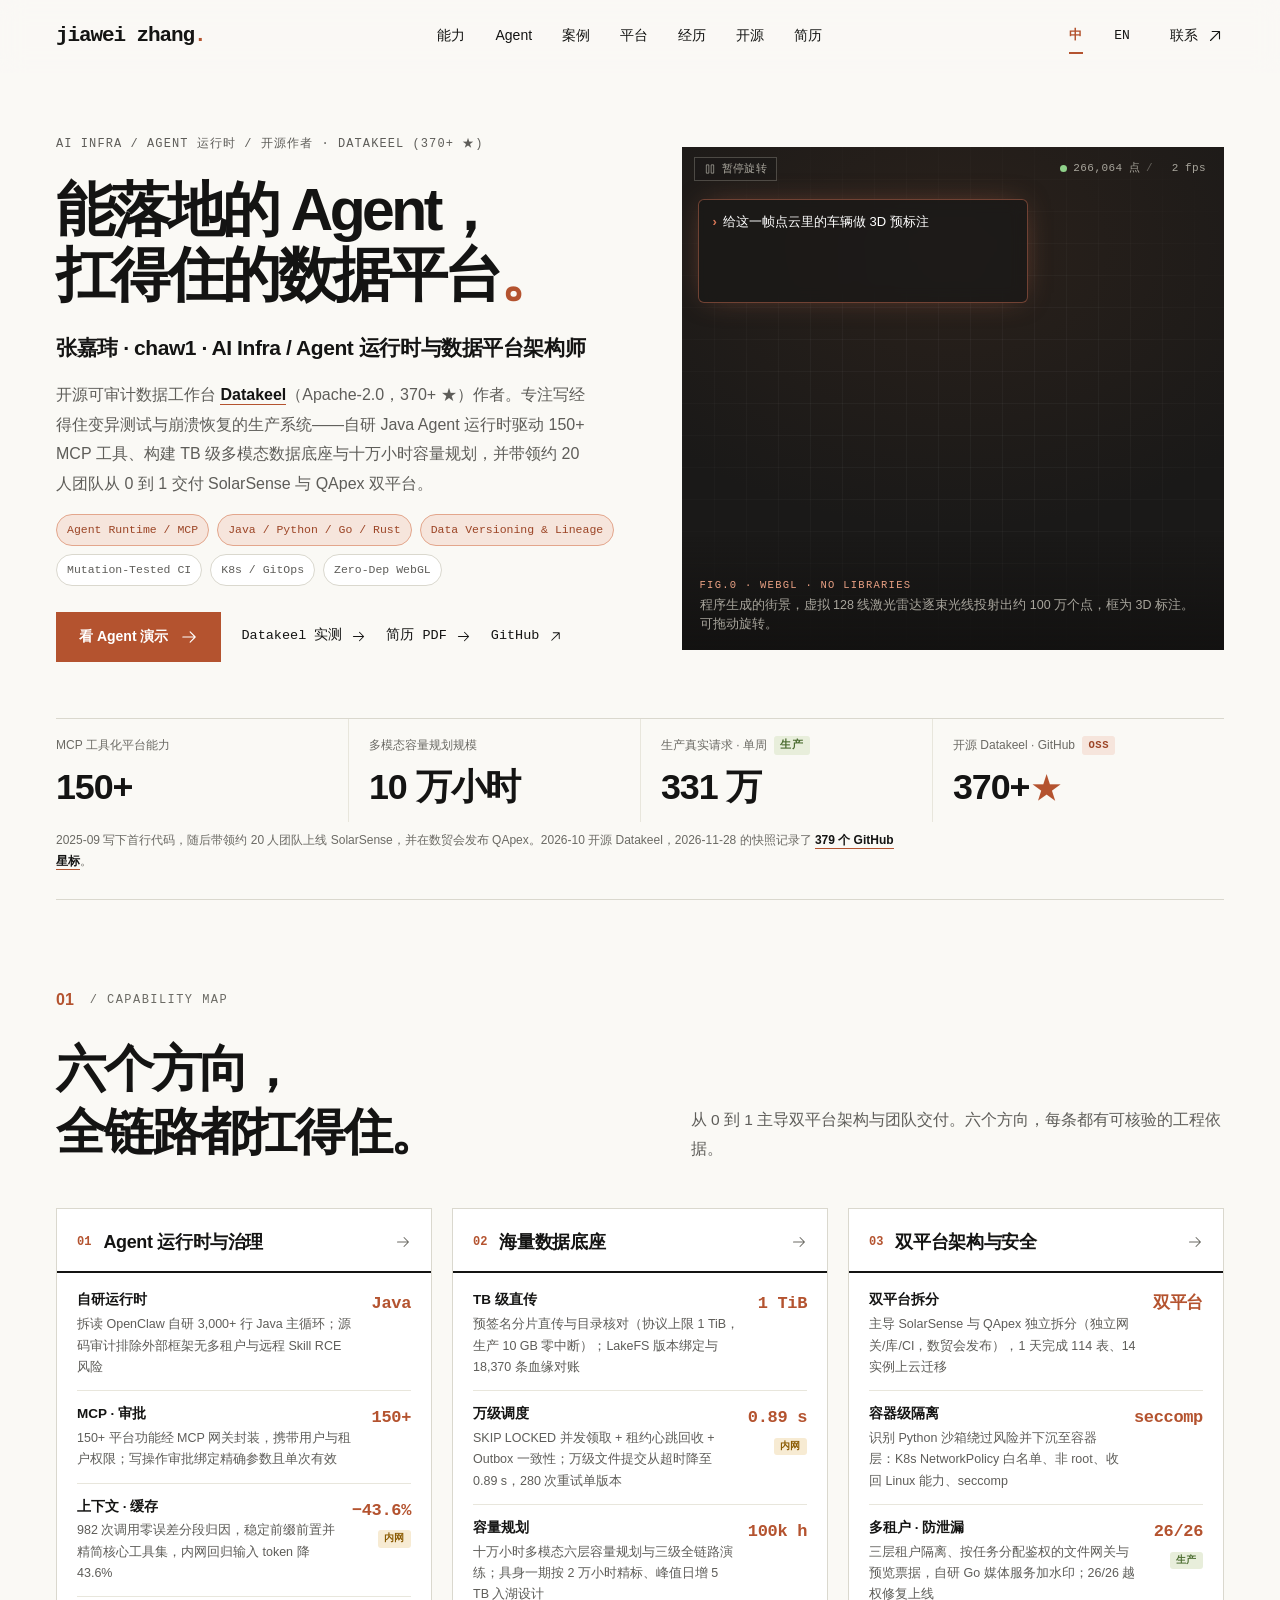
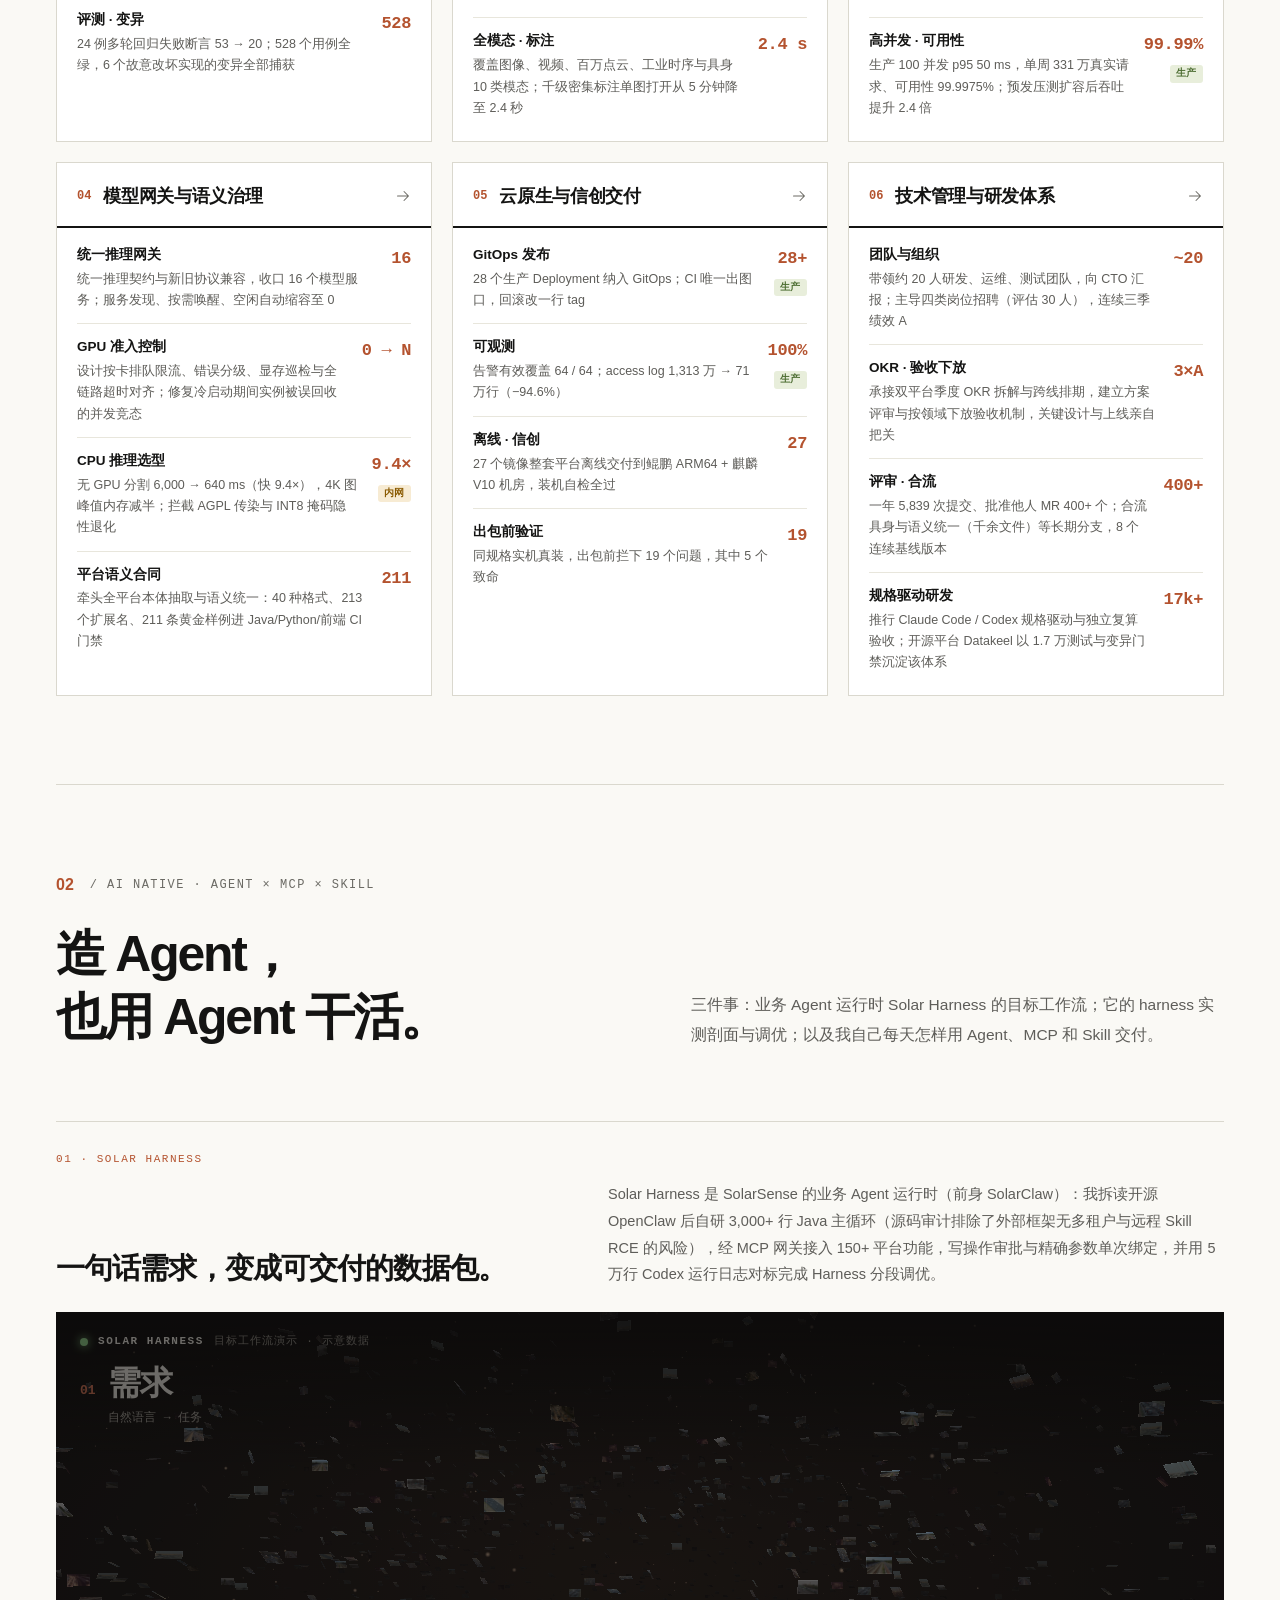
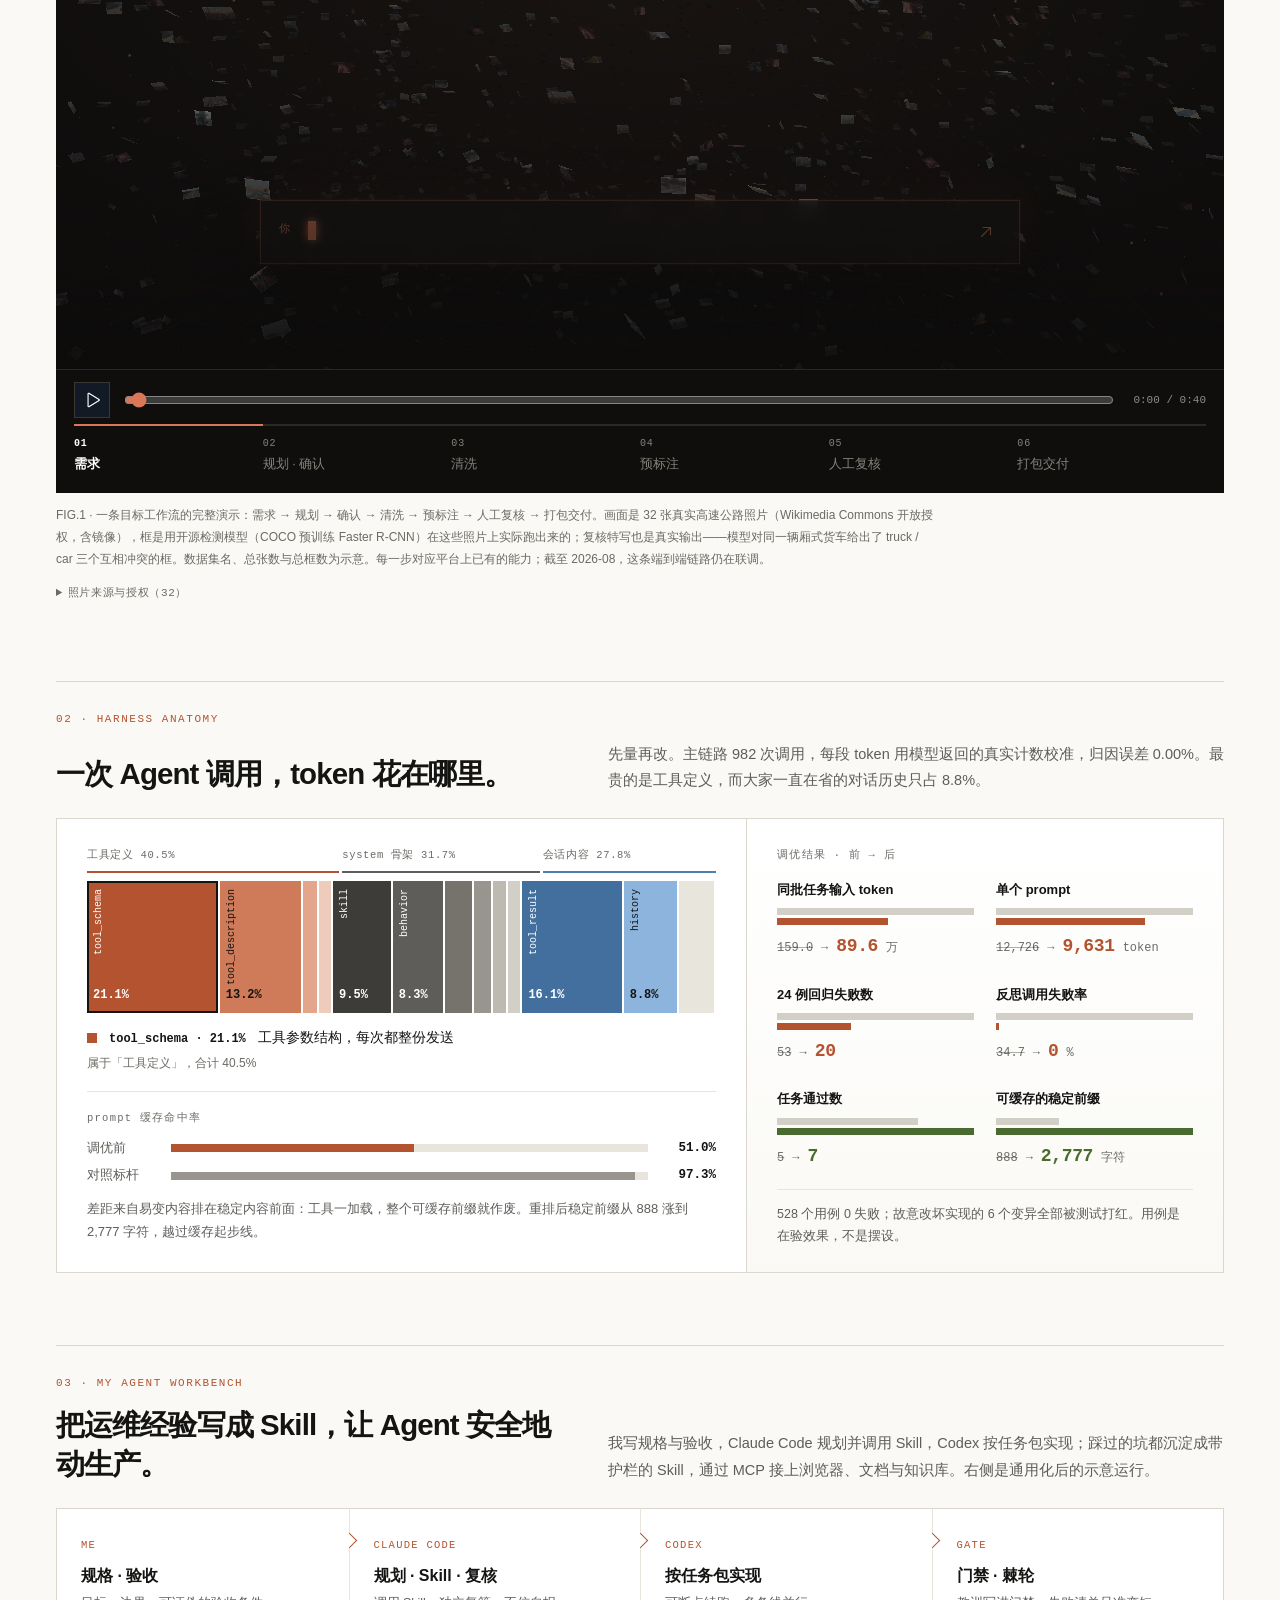
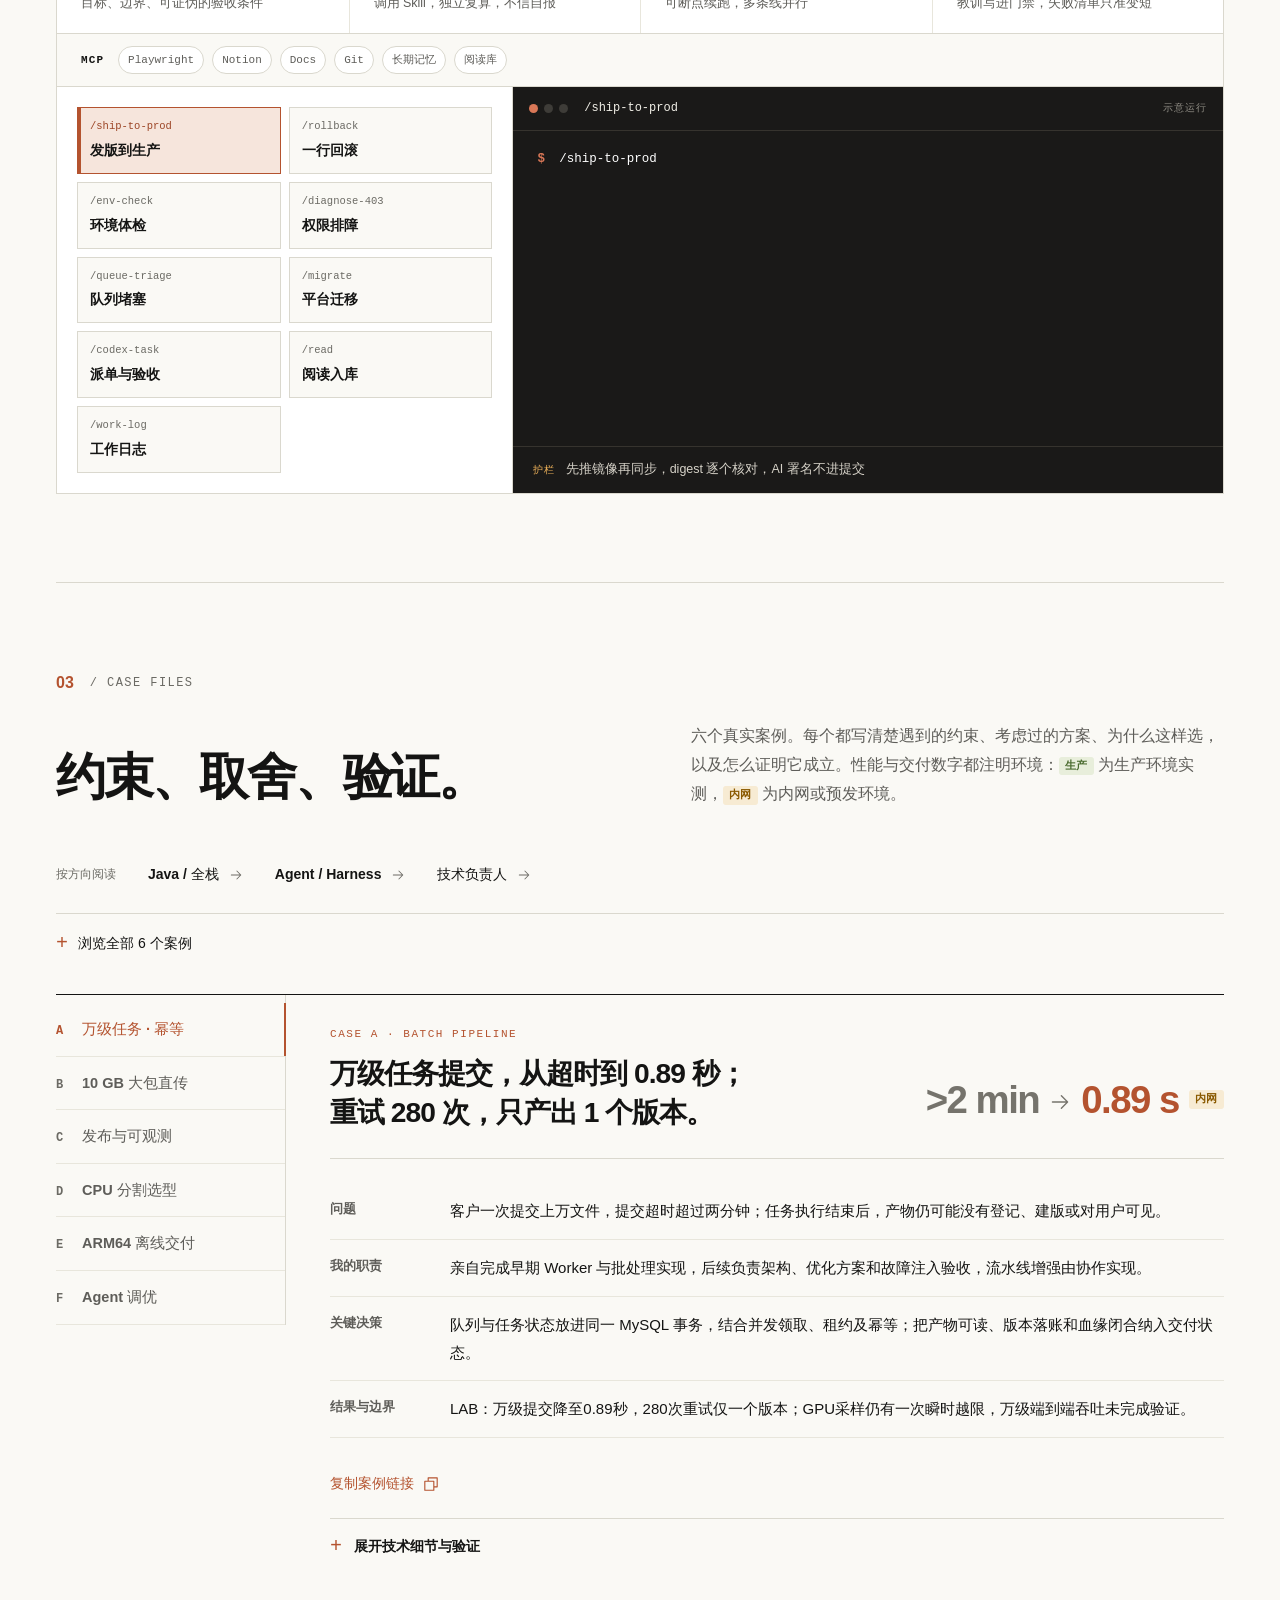
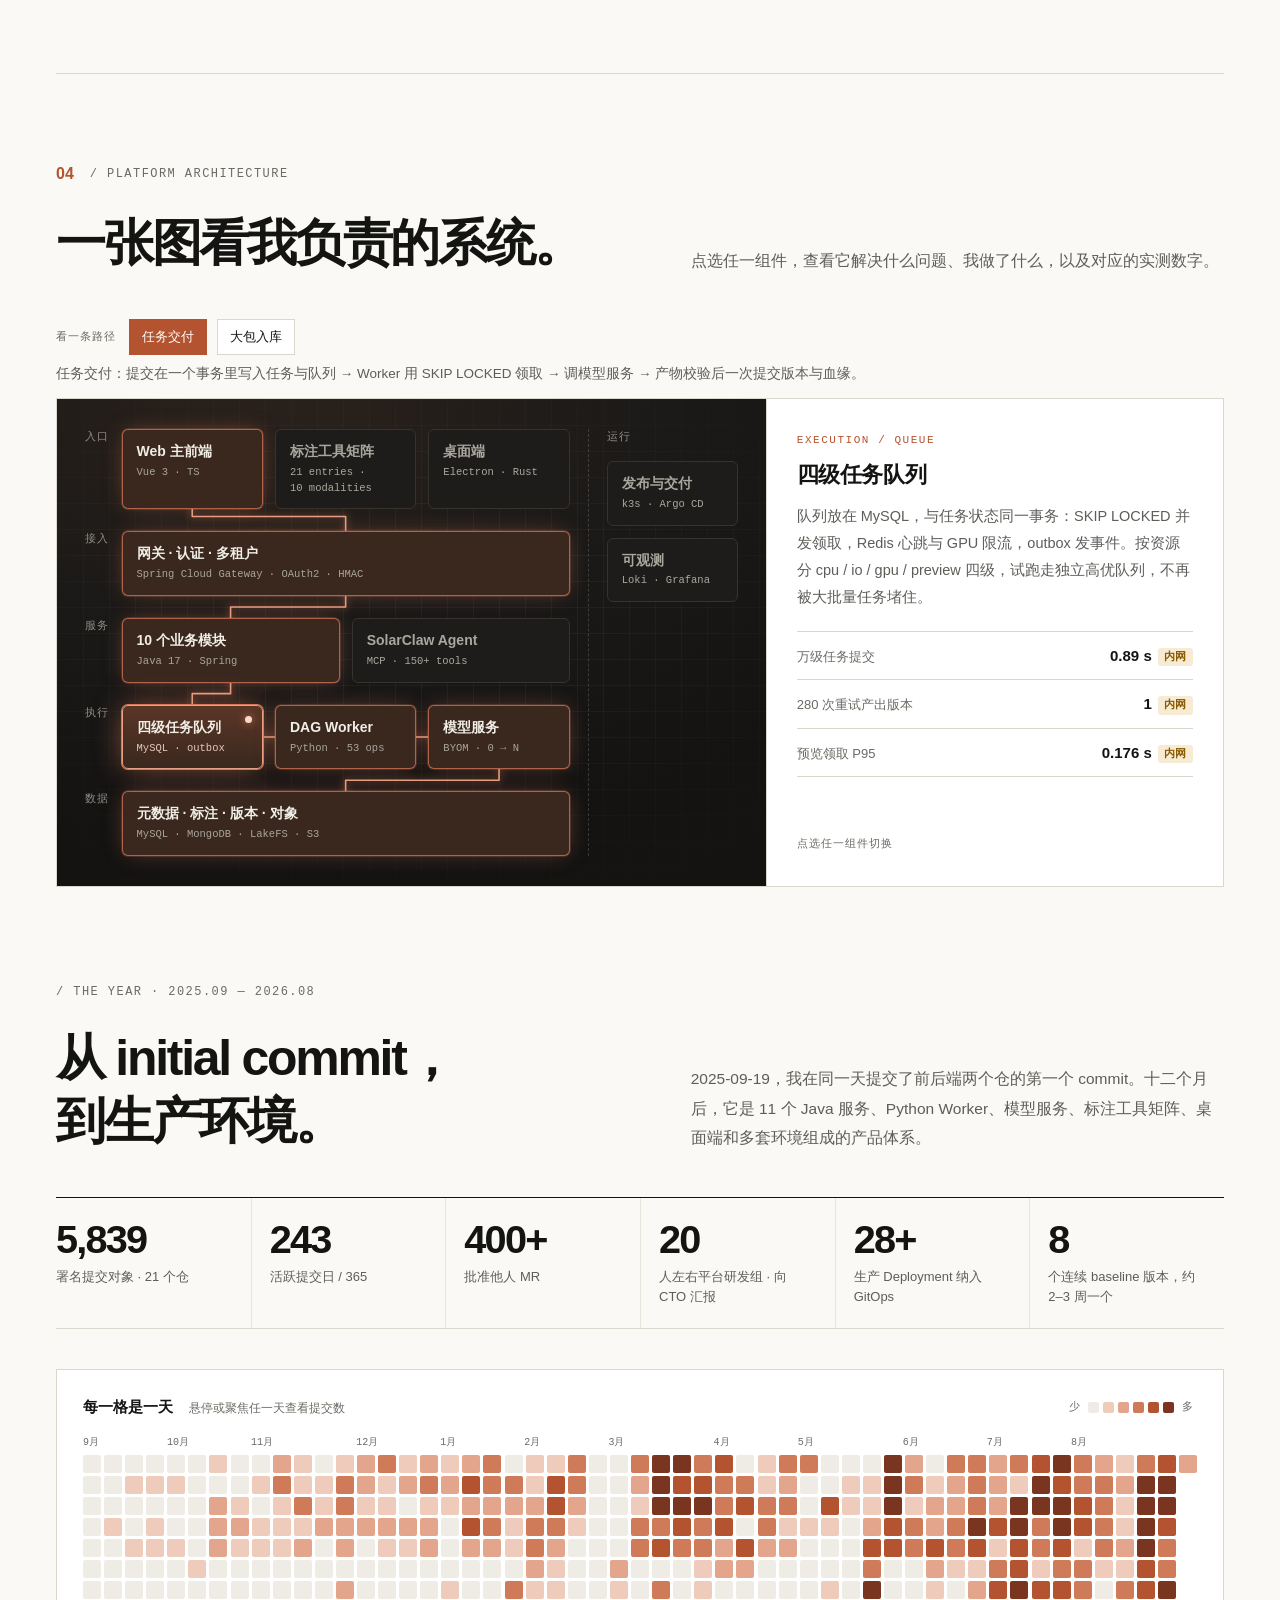
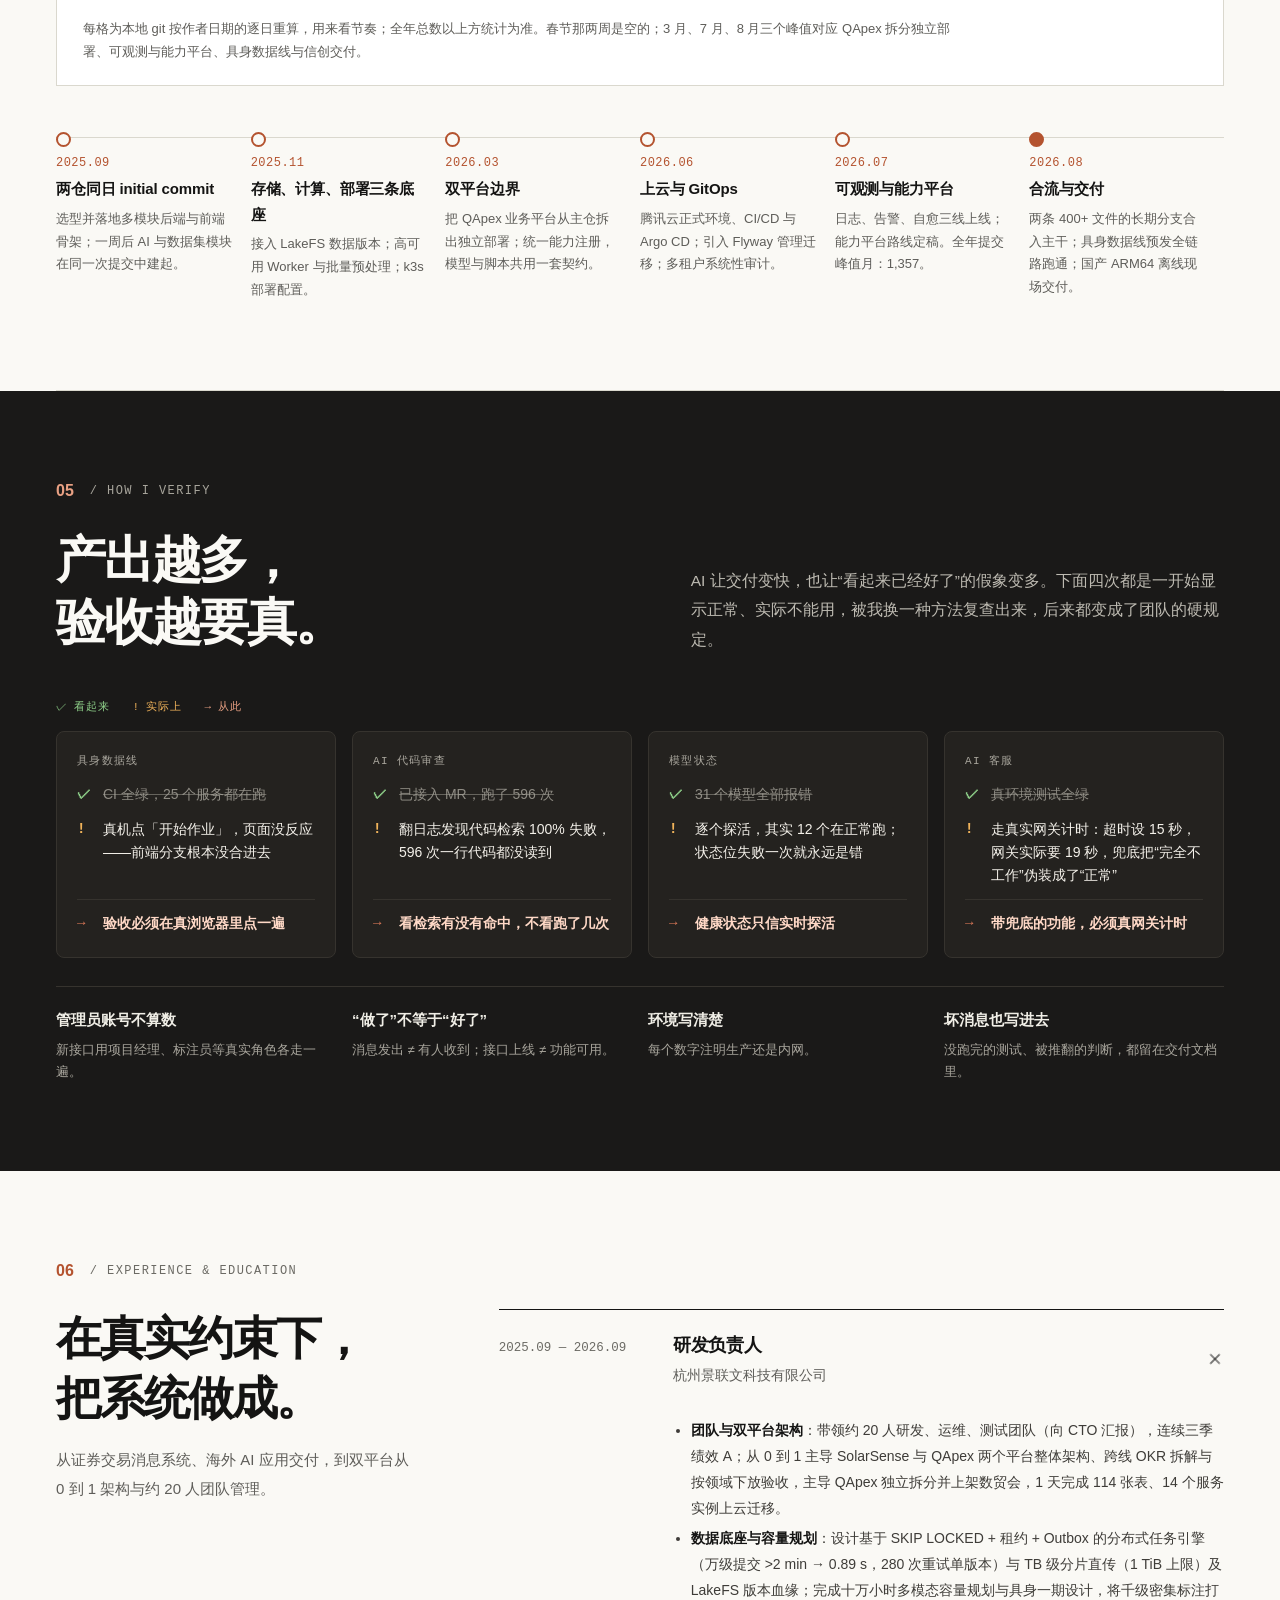
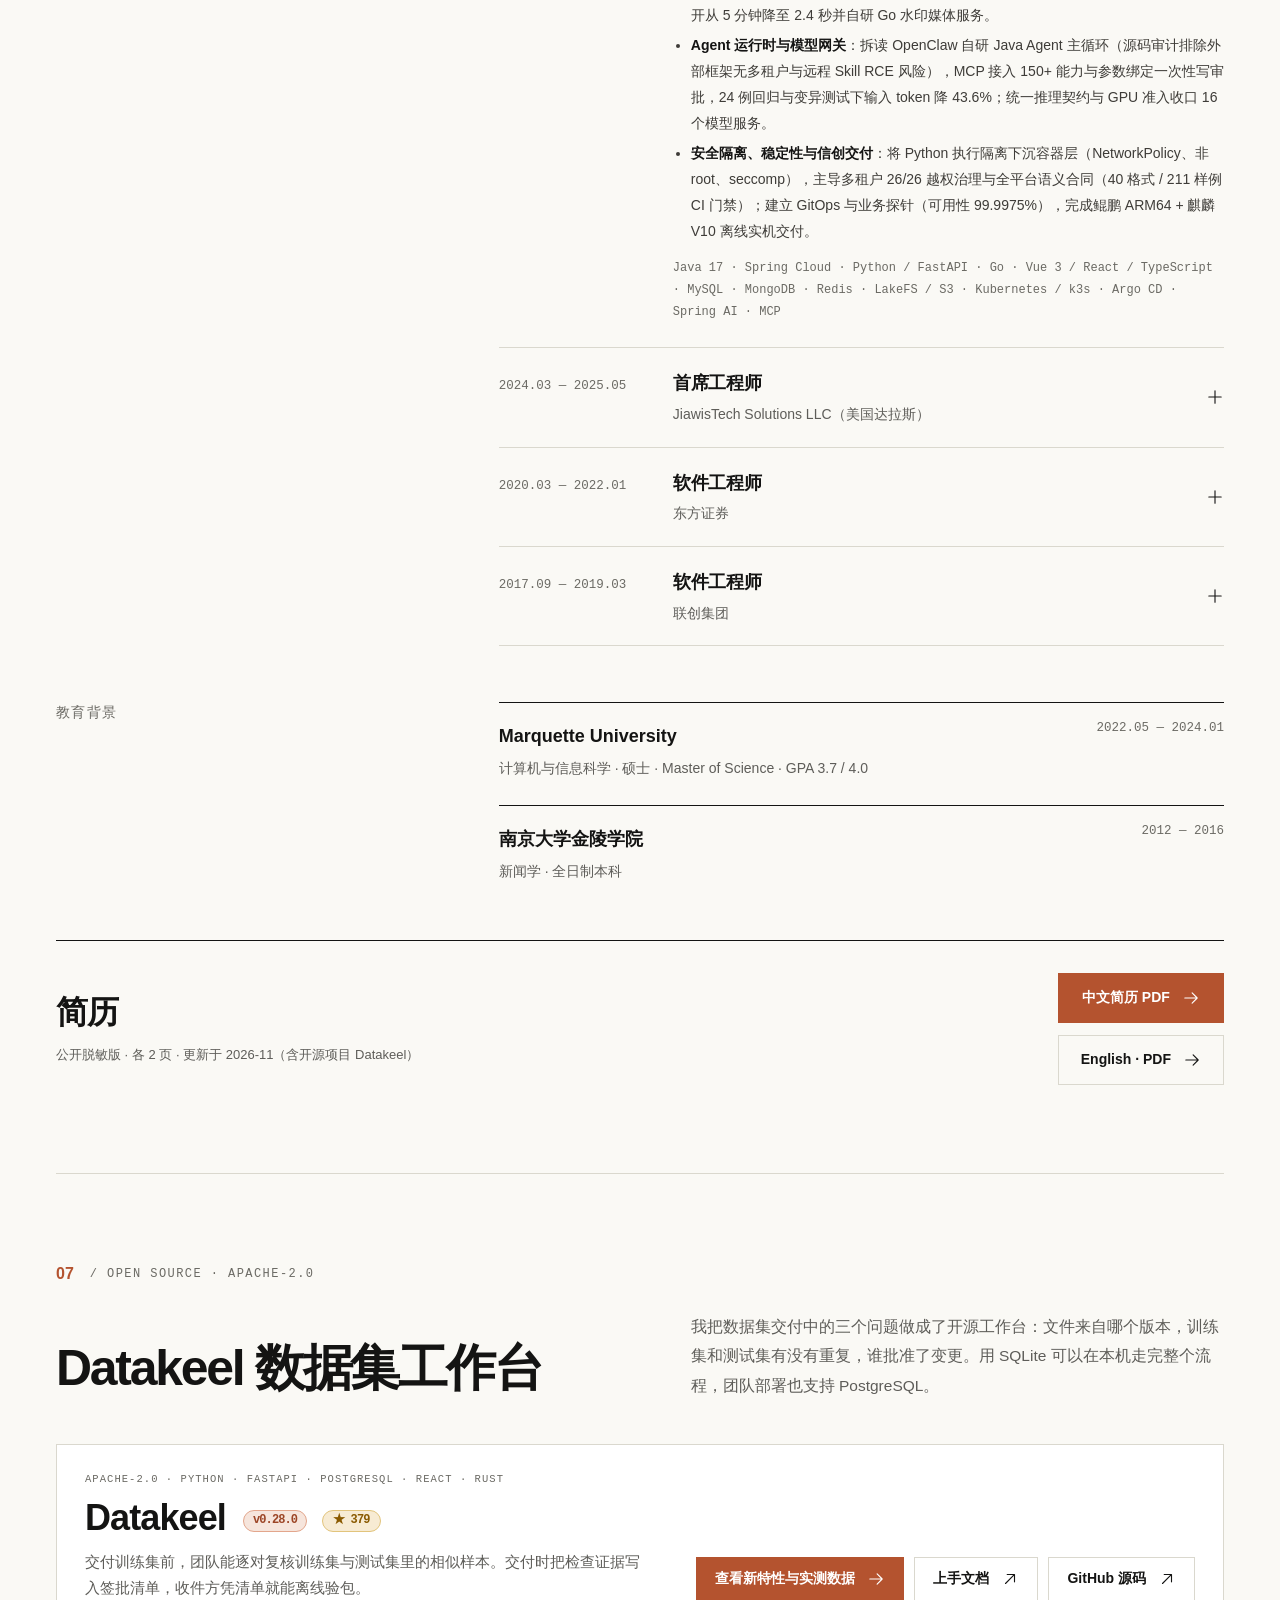
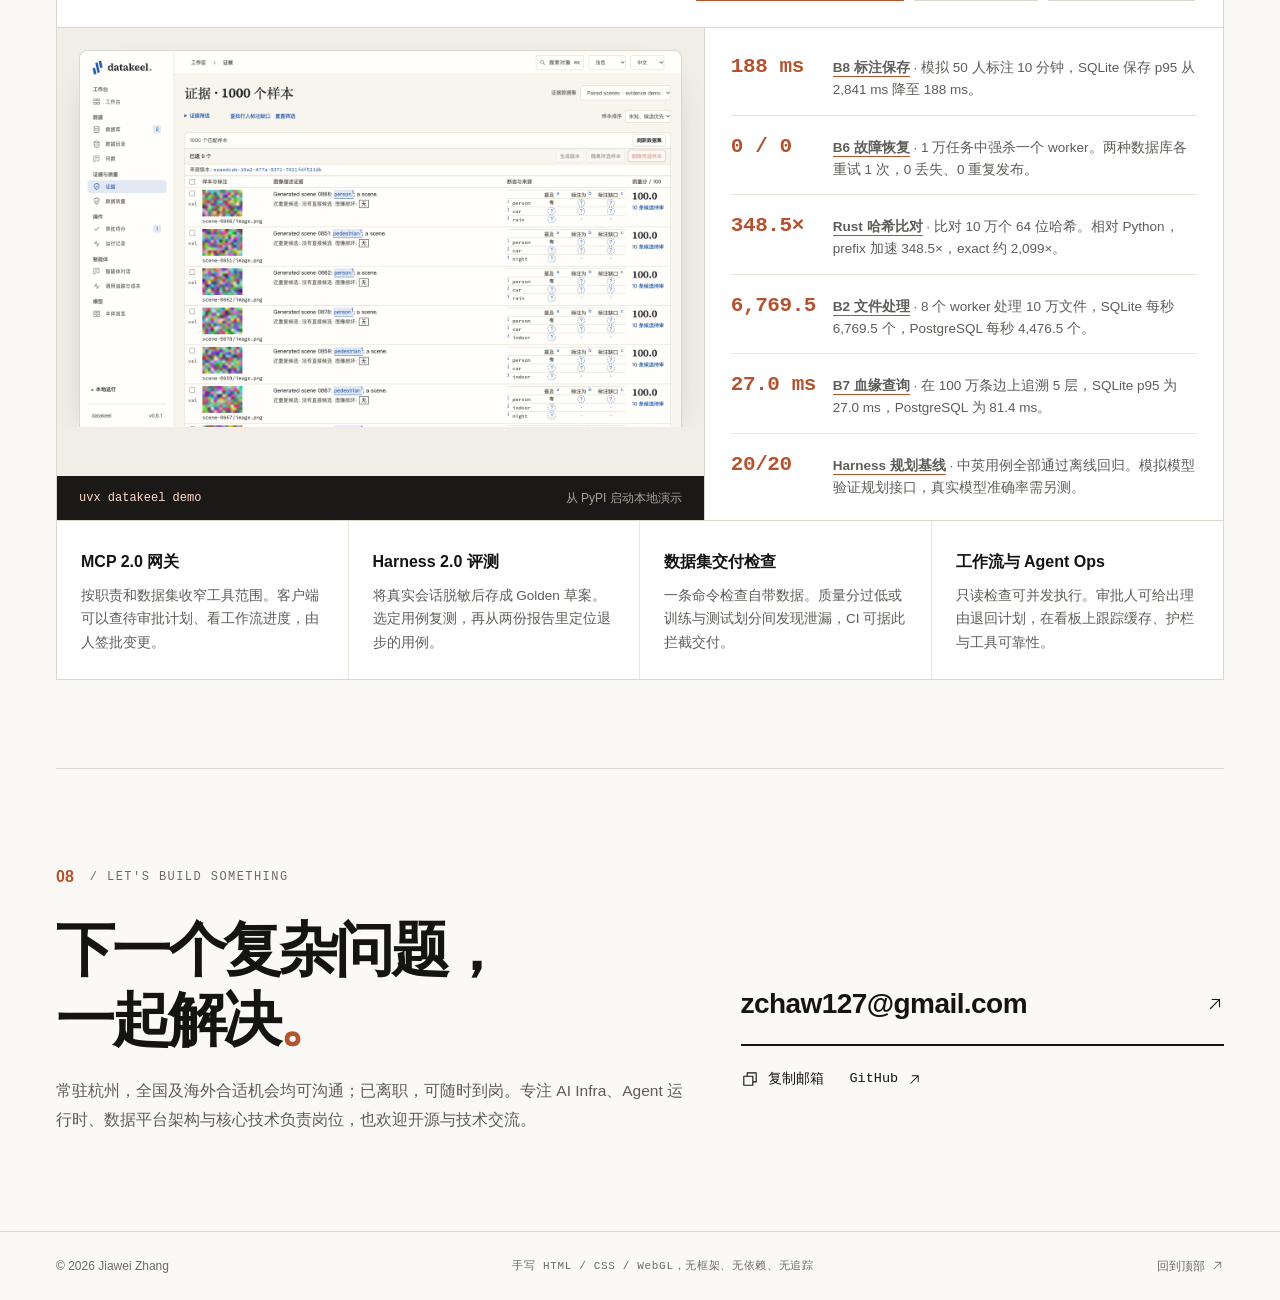
==== commit 32f55c83: "为公开星数与受限名单提供独立入口" ====
--- a/index.html
+++ b/index.html
@@ -113,7 +113,7 @@
       <div><dt><span class="zh">生产真实请求 · 单周</span><span class="en">Real production requests · one week</span> <span class="tag prod"><span class="zh">生产</span><span class="en">PROD</span></span></dt><dd><span class="zh">331 万</span><span class="en">3.31 M</span></dd></div>
       <div><dt><span class="zh">开源 Datakeel · GitHub</span><span class="en">Open-source Datakeel · GitHub</span> <span class="tag oss">OSS</span></dt><dd>370+<span class="ticker-star">★</span></dd></div>
     </dl>
-    <p class="ticker-note"><span class="zh">2025-09 写下首行代码，随后带领约 20 人团队上线 SolarSense，并在数贸会发布 QApex。2026-10 开源 Datakeel，2026-11-28 的快照记录了 </span><span class="en">I made the first commit in Sep 2025 and led a team of about 20 to ship SolarSense to production and launch QApex at GDTE. I open-sourced Datakeel in Oct 2026. The 2026-11-28 snapshot recorded </span><a class="inline-link" href="https://github.com/chaw1/datakeel/stargazers" target="_blank" rel="noopener noreferrer"><span class="zh">379 个 GitHub 星标</span><span class="en">379 GitHub stars</span></a><span class="zh">。</span><span class="en">.</span></p>
+    <p class="ticker-note"><span class="zh">2025-09 写下首行代码，随后带领约 20 人团队上线 SolarSense，并在数贸会发布 QApex。2026-10 开源 Datakeel，2026-11-28 的快照记录了 </span><span class="en">I made the first commit in Sep 2025 and led a team of about 20 to ship SolarSense to production and launch QApex at GDTE. I open-sourced Datakeel in Oct 2026. The 2026-11-28 snapshot recorded </span><a class="inline-link" href="https://github.com/chaw1/datakeel" target="_blank" rel="noopener noreferrer"><span class="zh">379 个 GitHub 星标</span><span class="en">379 GitHub stars</span></a><span class="zh">。</span><span class="en">.</span></p>
   </section>
 
   <!-- ============ 01 CAPABILITIES ============ -->
@@ -674,7 +674,7 @@
       <header class="dk-head">
         <div>
           <p class="card-meta mono">APACHE-2.0 · PYTHON · FASTAPI · POSTGRESQL · REACT · RUST</p>
-          <h3>Datakeel <span class="dk-ver mono">v0.28.0</span> <a class="dk-star mono" href="https://github.com/chaw1/datakeel/stargazers" target="_blank" rel="noopener noreferrer" aria-label="GitHub 星标 / GitHub stars · ★ 379 · 2026-11-28">★ 379</a></h3>
+          <h3>Datakeel <span class="dk-ver mono">v0.28.0</span> <a class="dk-star mono" href="https://github.com/chaw1/datakeel/stargazers" target="_blank" rel="noopener noreferrer" aria-label="★ 379 · 2026-11-28 · 星标名单（访问受限） / Stargazer list (restricted access)" title="星标名单访问受限，可在仓库首页查看总数 / List access is restricted. The repository shows the public count.">★ 379</a></h3>
           <p class="dk-sub"><span class="zh">交付训练集前，团队能逐对复核训练集与测试集里的相似样本。交付时把检查证据写入签批清单，收件方凭清单就能离线验包。</span><span class="en">Review train–test matches side by side before shipping a dataset. The signed manifest records the leakage check, so the recipient can verify the delivery offline.</span></p>
         </div>
         <div class="dk-links">
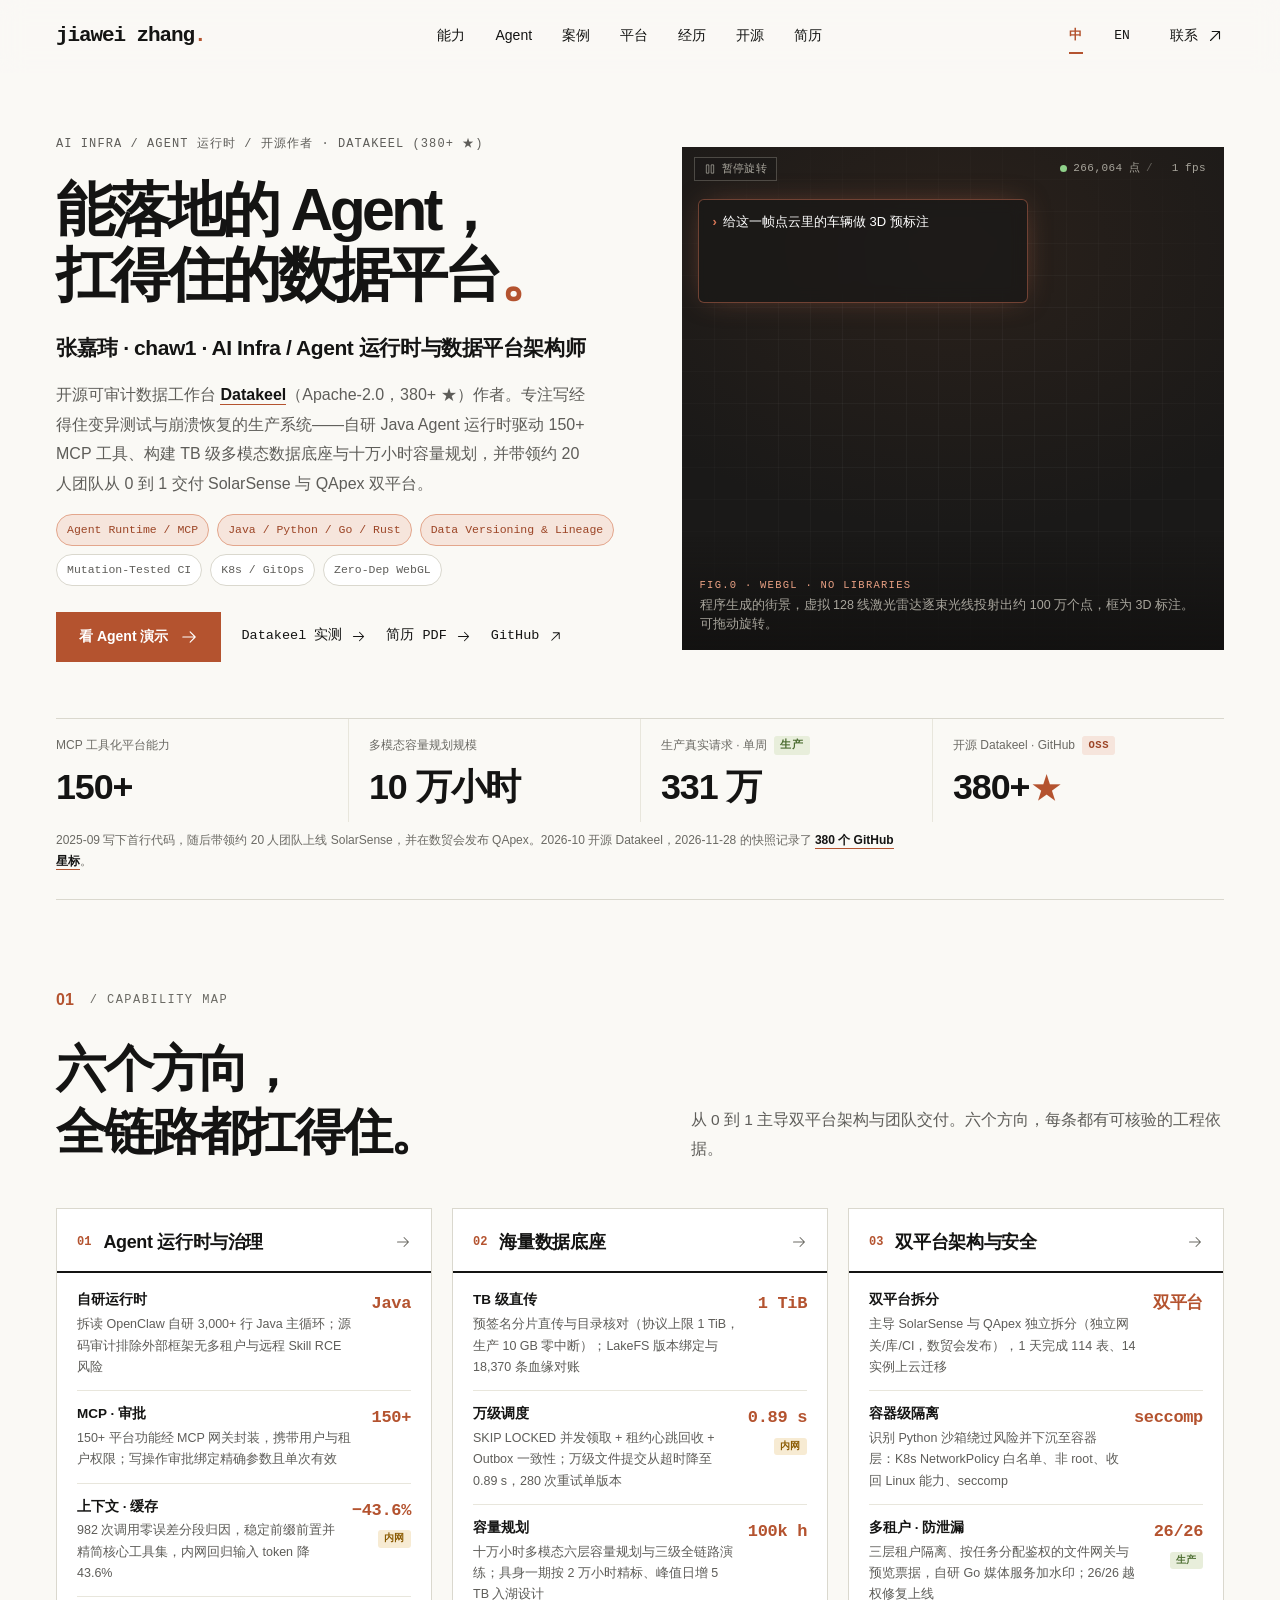
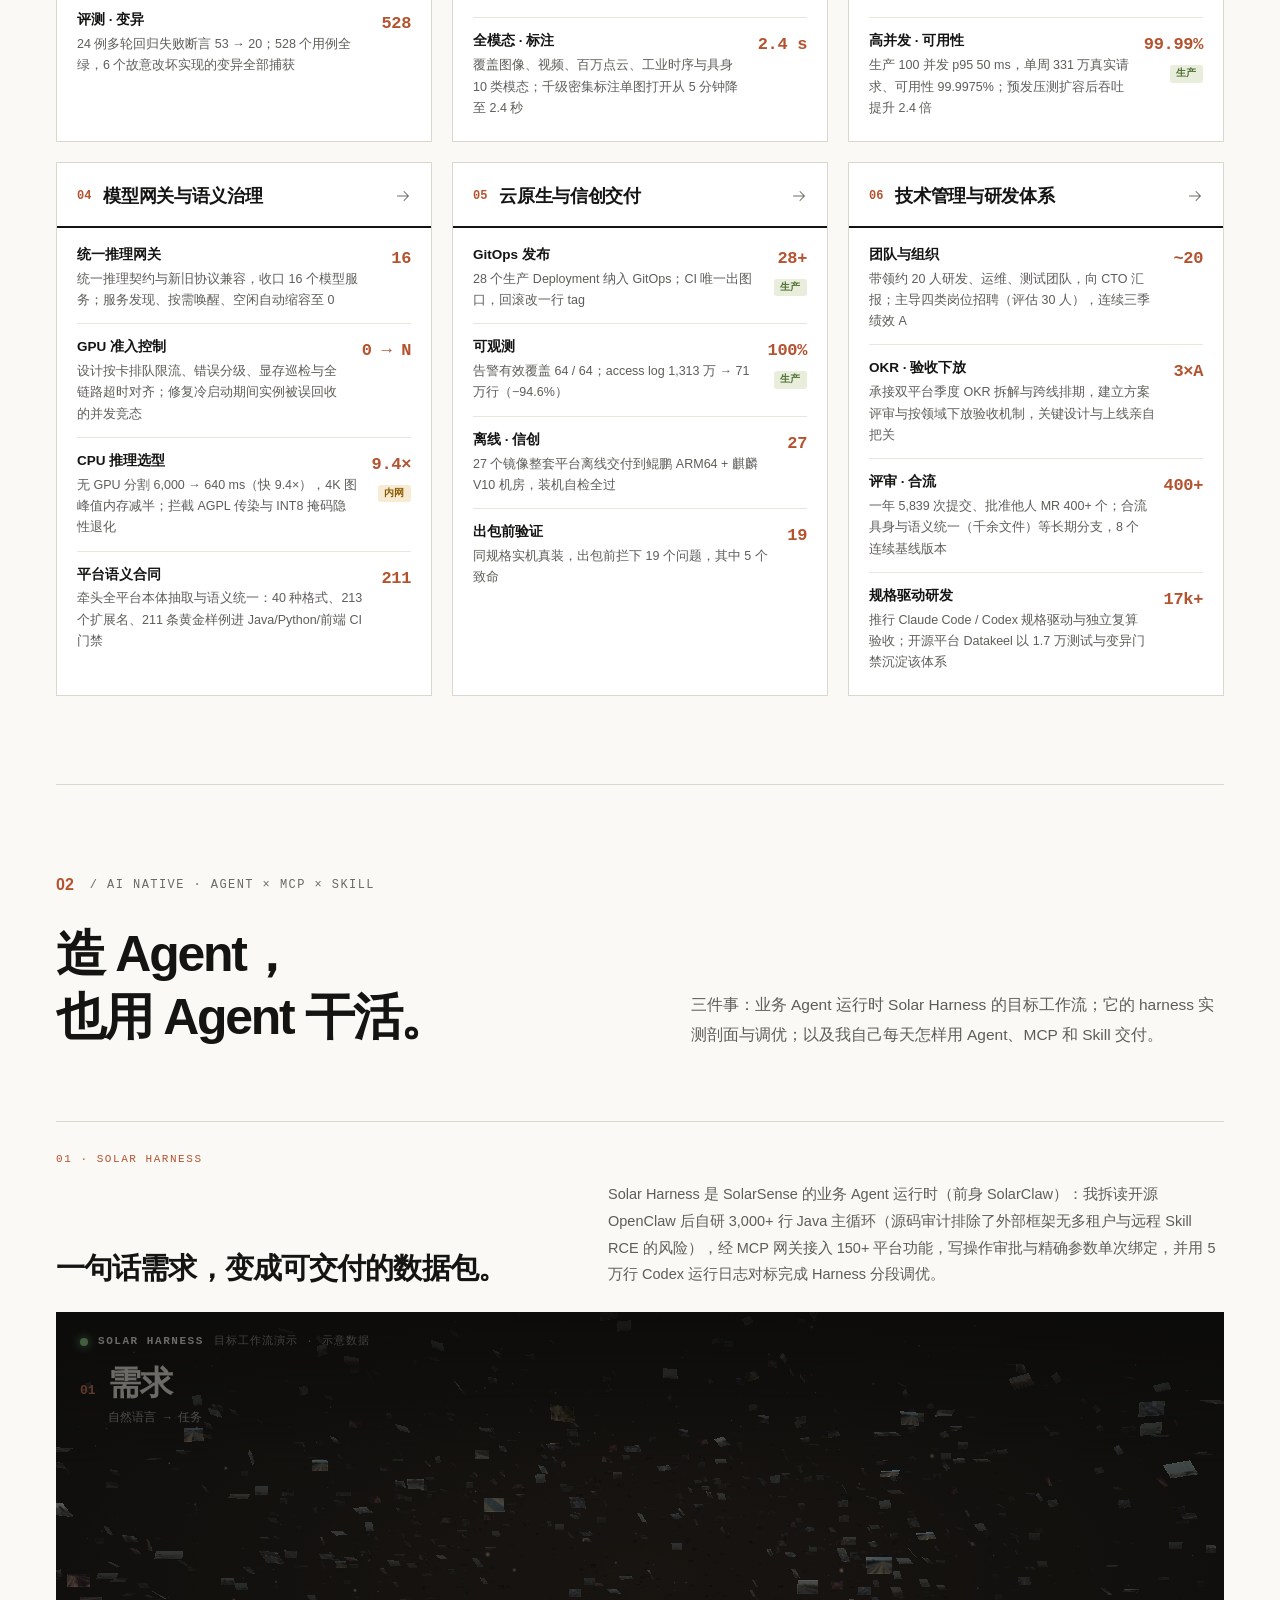
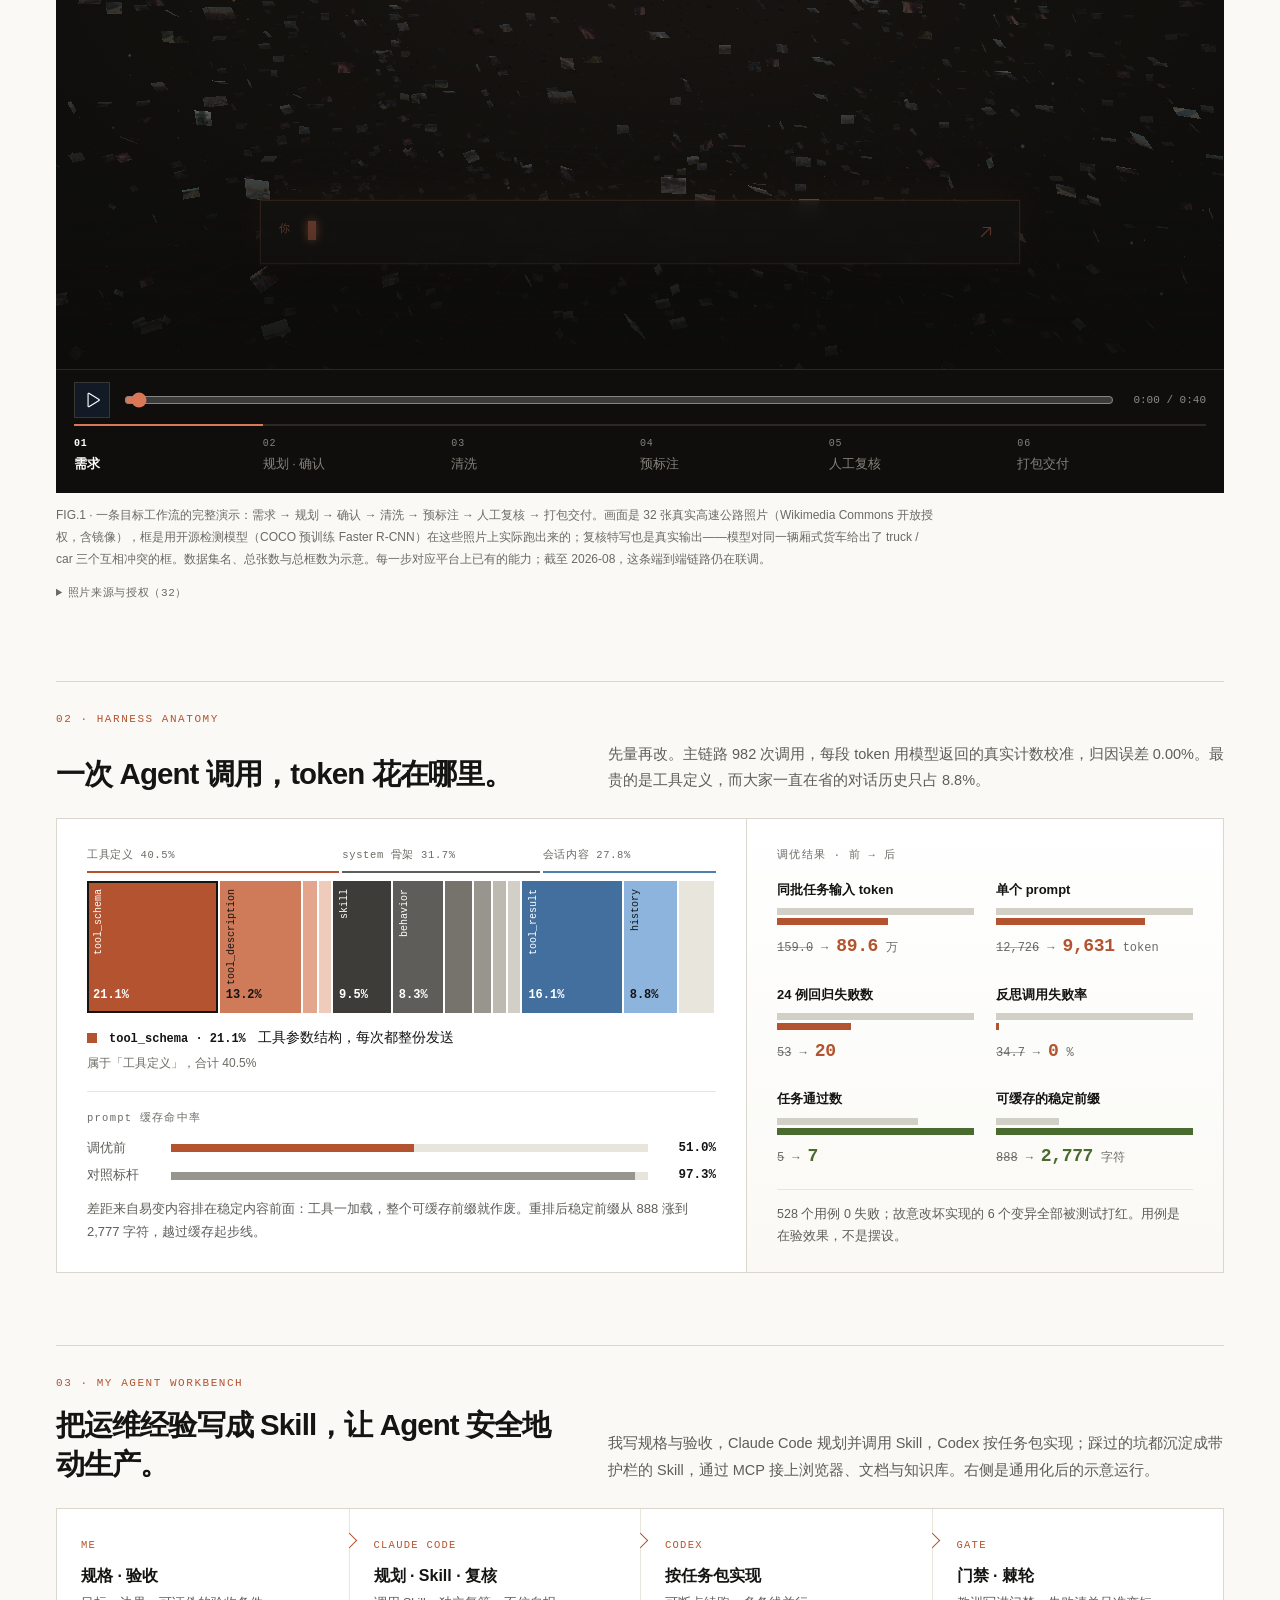
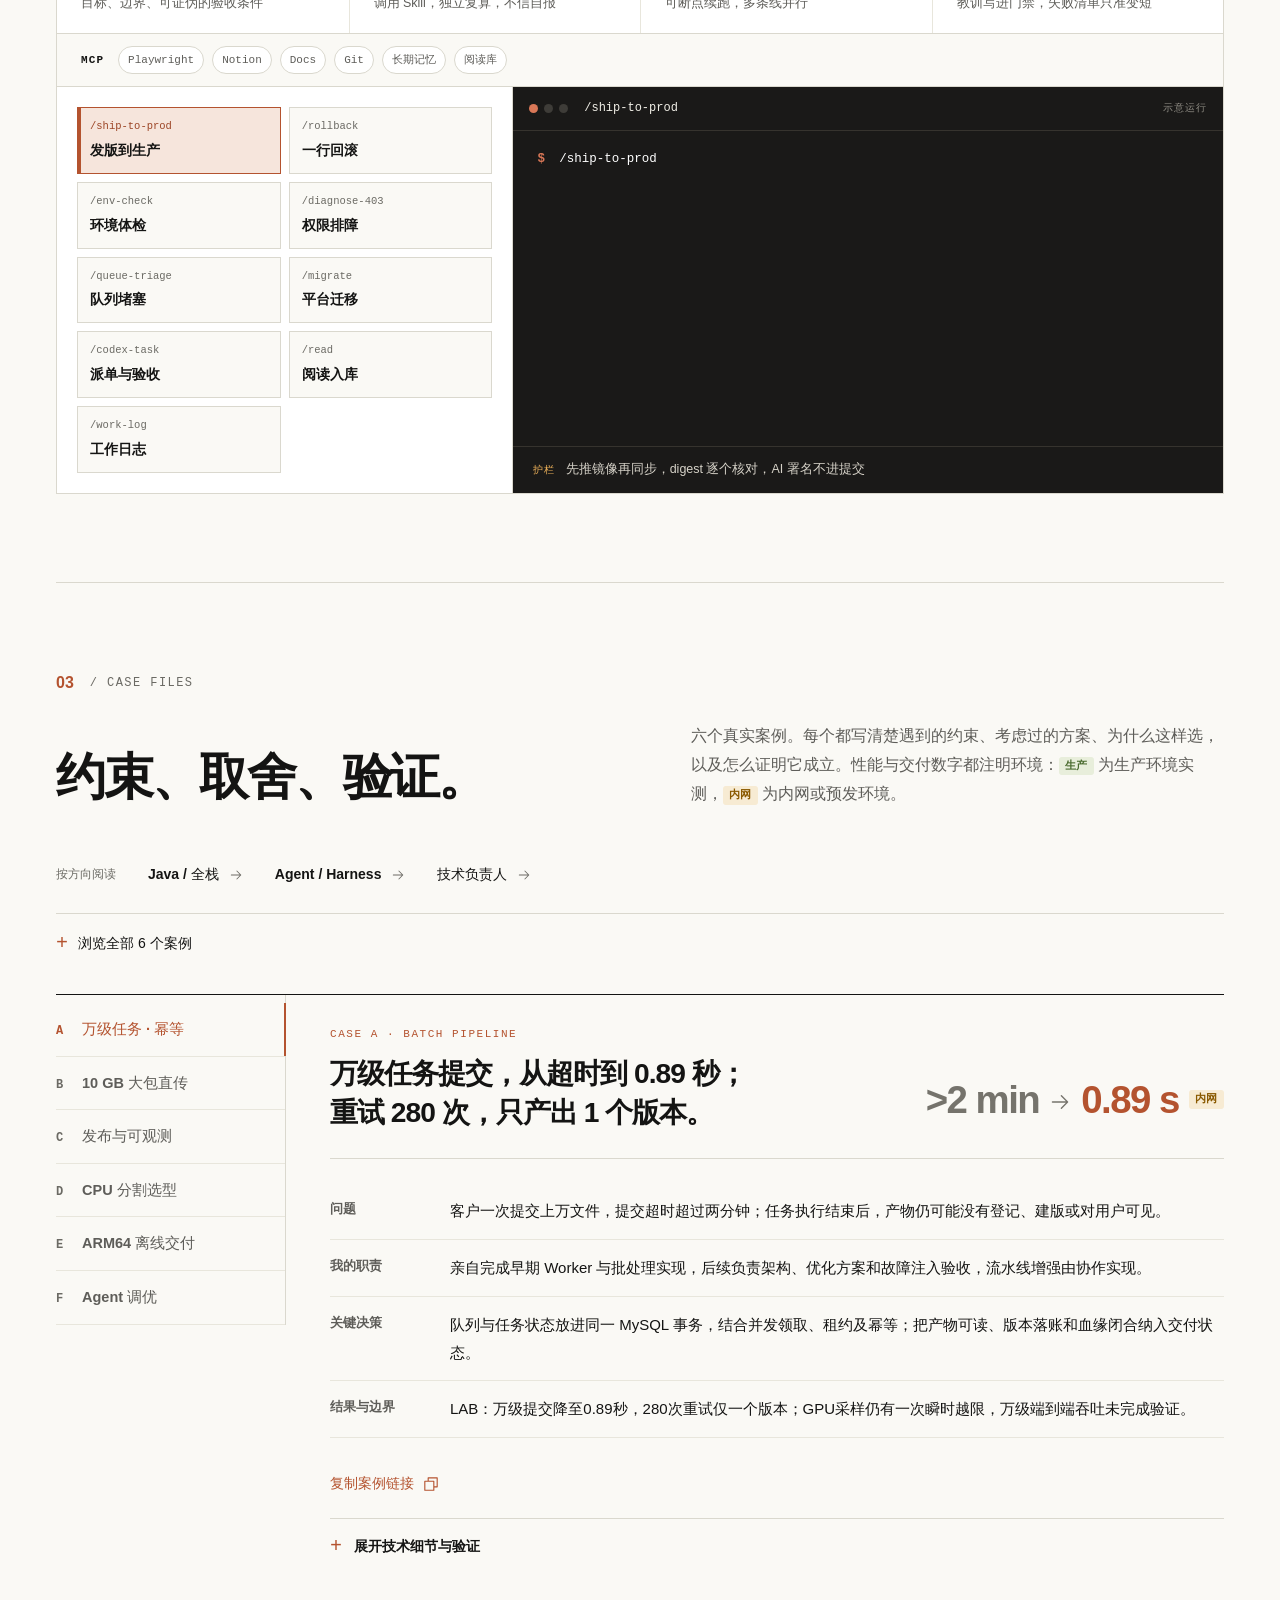
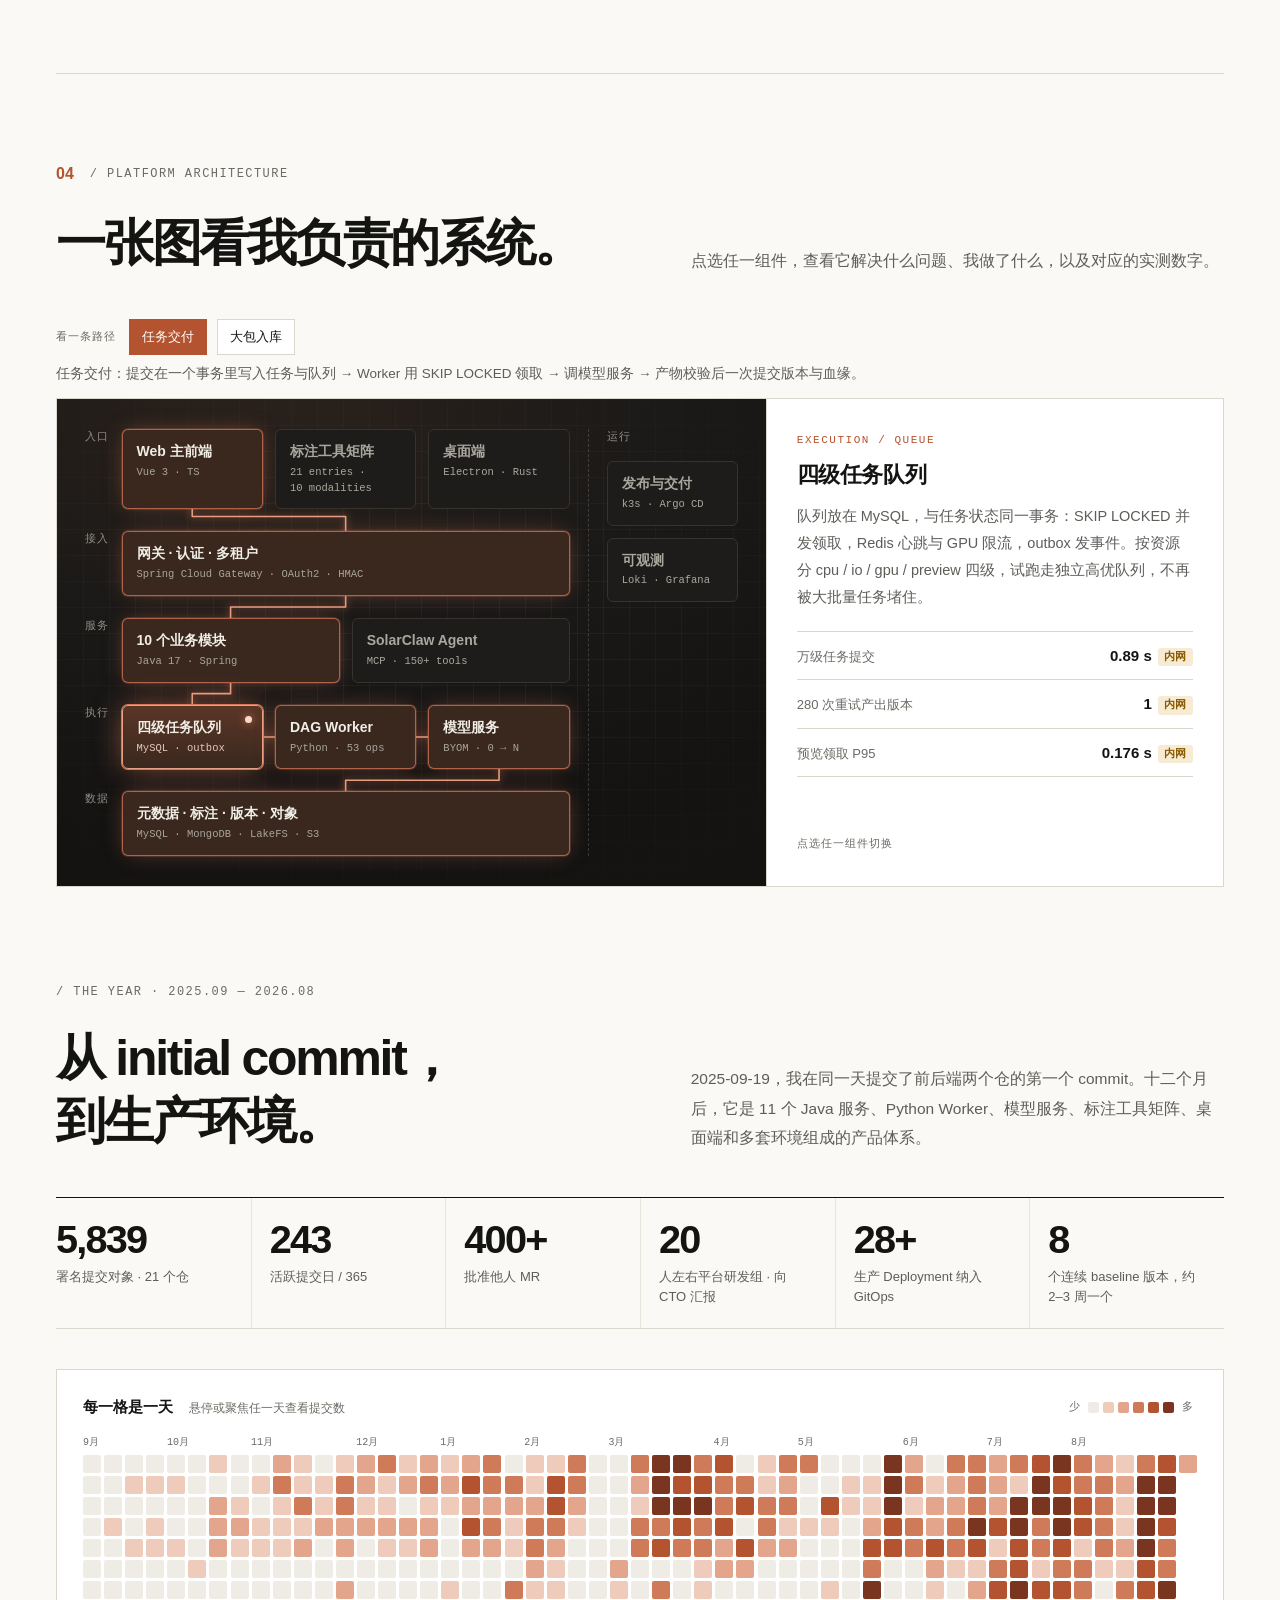
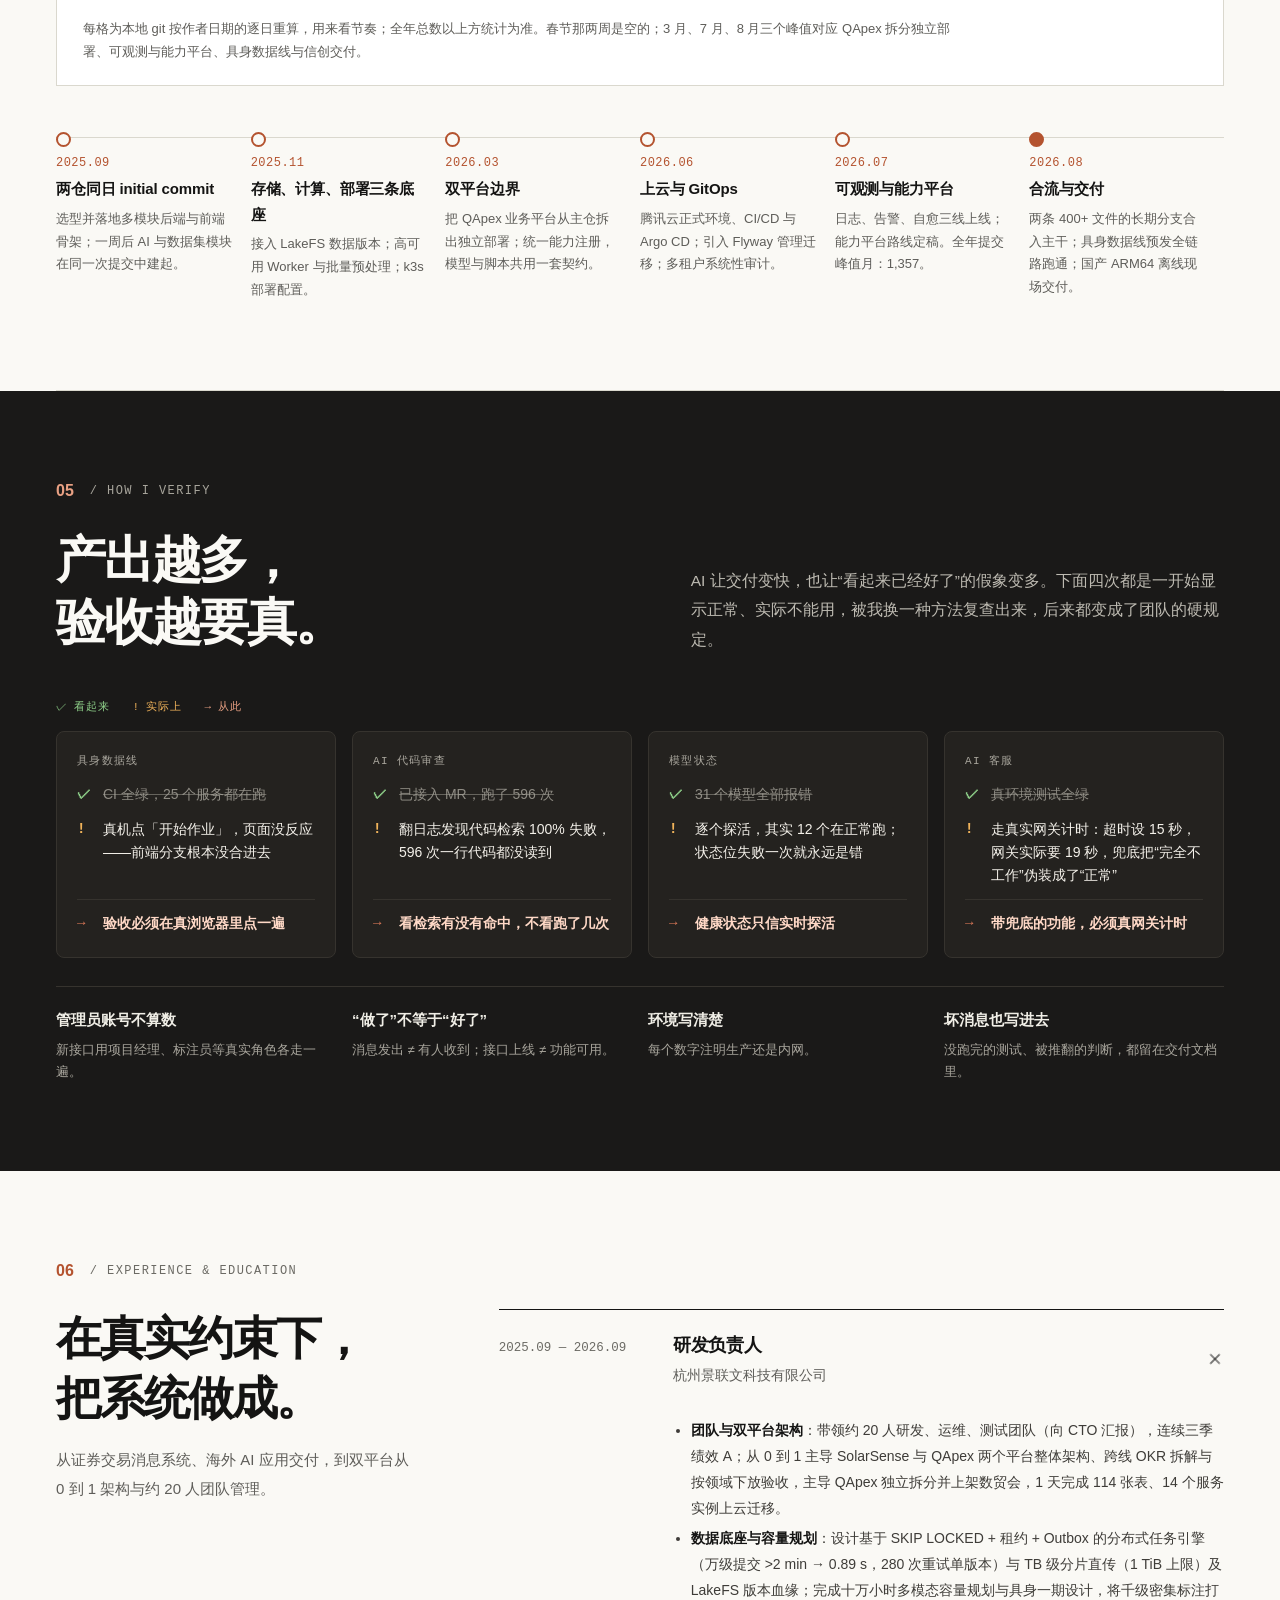
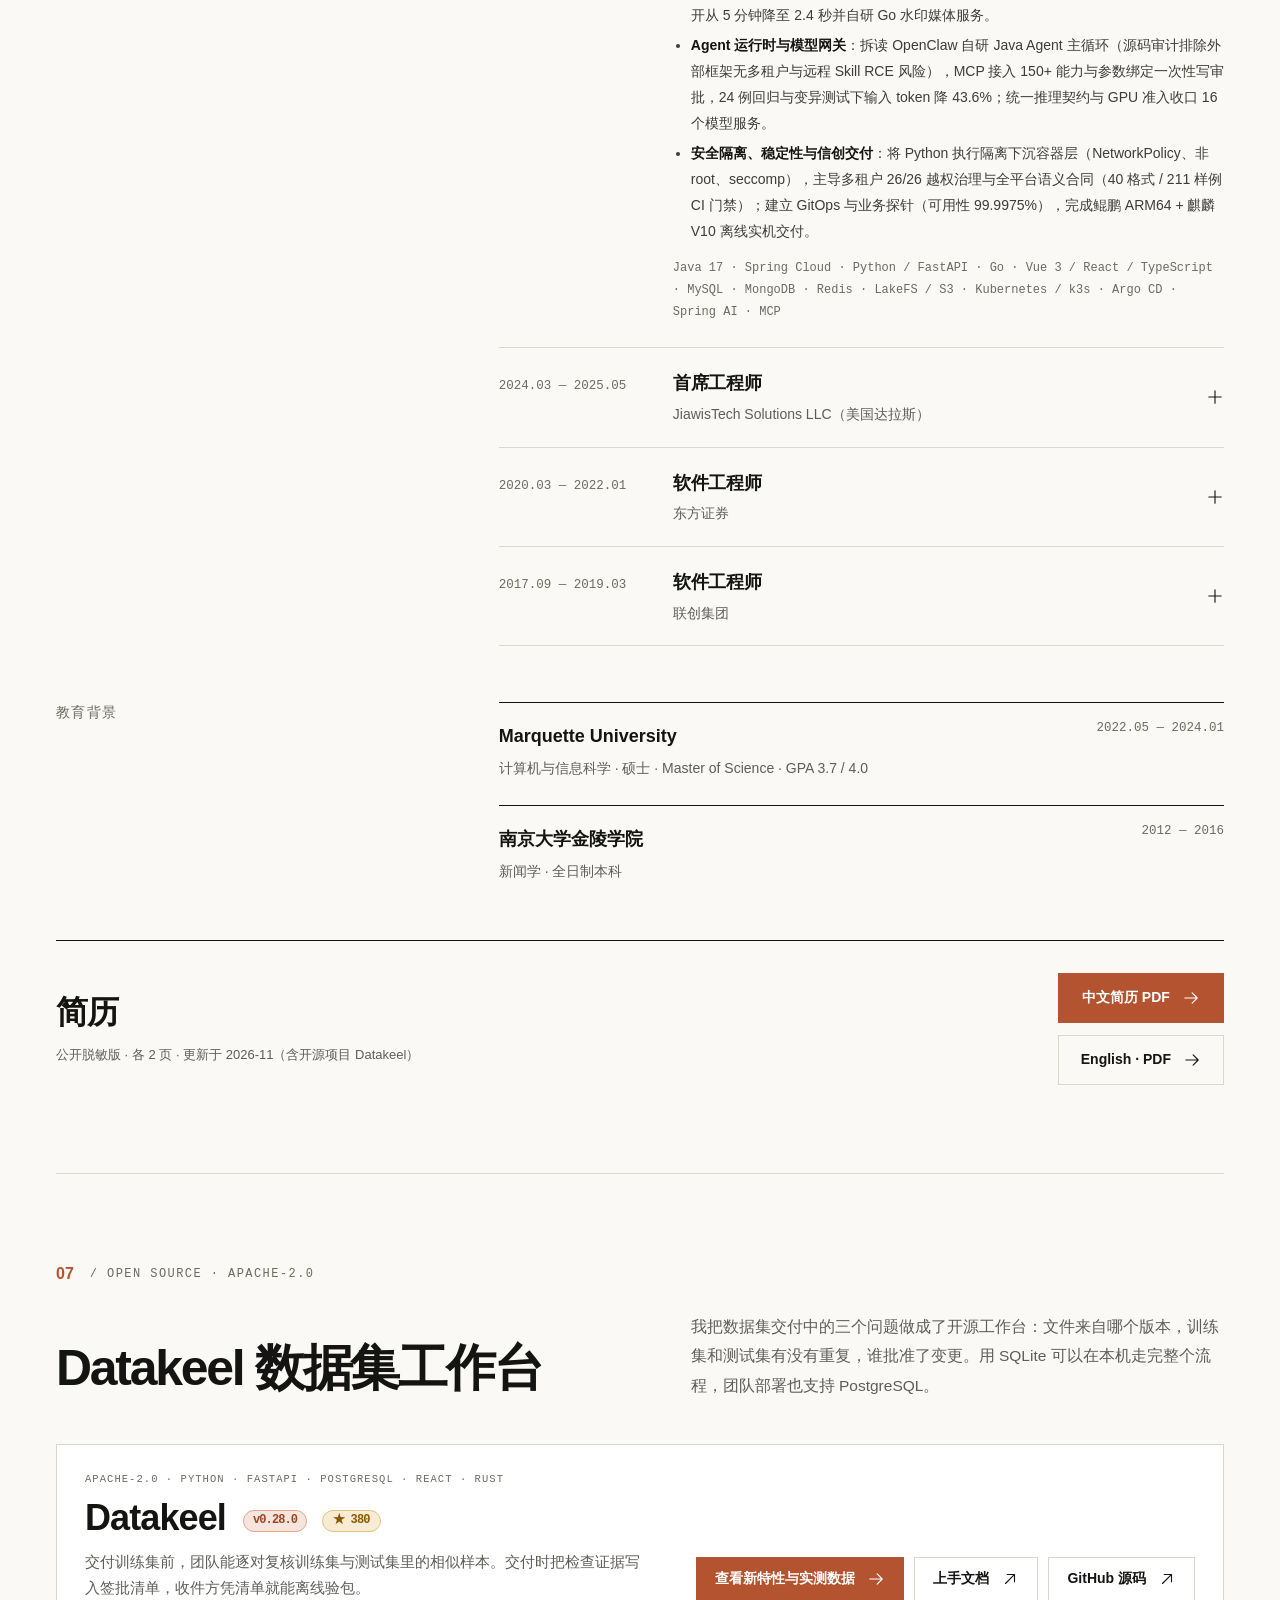
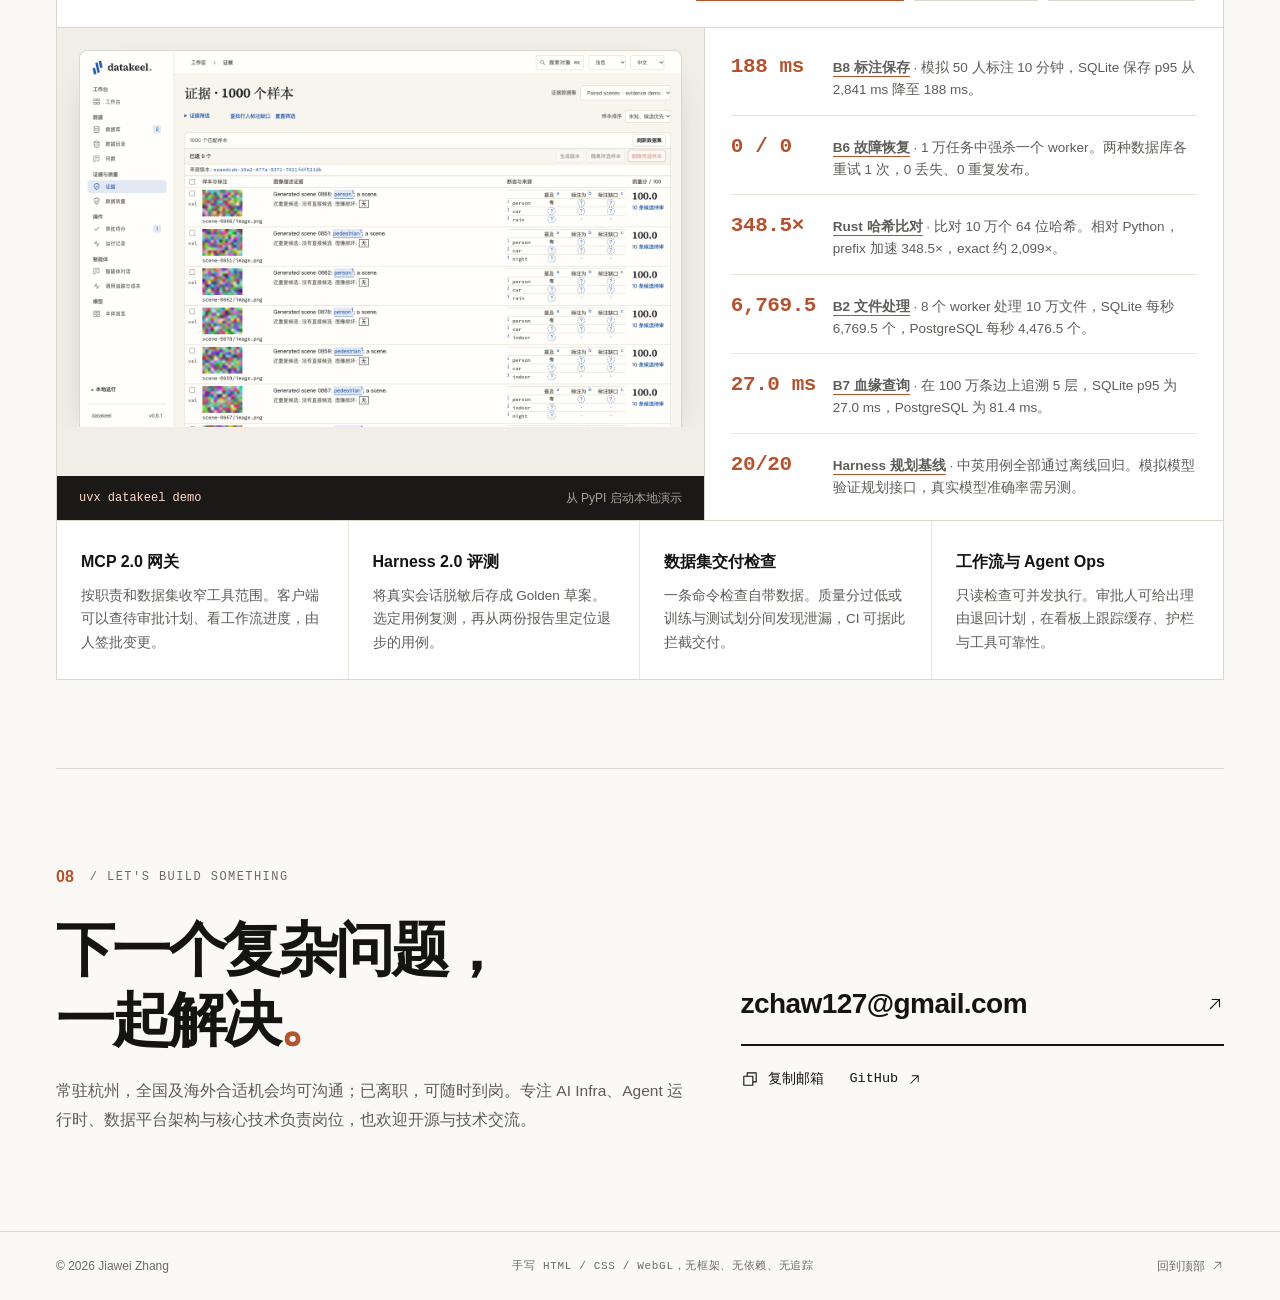
==== commit 71c1871c: "更新首页星标快照并链接公开仓库" ====
--- a/index.html
+++ b/index.html
@@ -5,9 +5,9 @@
 <meta name="viewport" content="width=device-width, initial-scale=1">
 <meta name="theme-color" content="#faf9f5">
 <title>张嘉玮 Jiawei Zhang (chaw1) — AI Infra / Agent 运行时 / 数据平台架构师</title>
-<meta name="description" content="张嘉玮 Jiawei Zhang (chaw1)，AI Infra 与数据平台架构师、开源工作台 Datakeel（Apache-2.0，370+ ★）作者。自研 Java Agent 运行时驱动 150+ MCP 工具，带领约 20 人团队从 0 到 1 主导 SolarSense 与 QApex 双平台架构与交付。">
+<meta name="description" content="张嘉玮 Jiawei Zhang (chaw1)，AI Infra 与数据平台架构师、开源工作台 Datakeel（Apache-2.0，380+ ★）作者。自研 Java Agent 运行时驱动 150+ MCP 工具，带领约 20 人团队从 0 到 1 主导 SolarSense 与 QApex 双平台架构与交付。">
 <meta property="og:title" content="张嘉玮 Jiawei Zhang (chaw1) — AI Infra / Agent 运行时 / 数据平台架构师">
-<meta property="og:description" content="开源可审计数据工作台 Datakeel（Apache-2.0，370+ ★）作者；自研 150+ MCP 工具 Java Agent 运行时，从 0 到 1 主导 SolarSense 与 QApex 双平台架构与交付。AI Infra &amp; Agent Runtime Builder.">
+<meta property="og:description" content="开源可审计数据工作台 Datakeel（Apache-2.0，380+ ★）作者；自研 150+ MCP 工具 Java Agent 运行时，从 0 到 1 主导 SolarSense 与 QApex 双平台架构与交付。AI Infra &amp; Agent Runtime Builder.">
 <meta property="og:type" content="website">
 <meta property="og:url" content="https://hire.jiawis.com/">
 <meta property="og:site_name" content="Jiawei Zhang">
@@ -19,7 +19,7 @@
 <meta property="og:image:alt" content="张嘉玮 Jiawei Zhang (chaw1)：AI Infra / Agent 运行时 / 数据平台架构师。">
 <meta name="twitter:card" content="summary_large_image">
 <meta name="twitter:title" content="张嘉玮 Jiawei Zhang (chaw1) — AI Infra / Agent 运行时 / 数据平台架构师">
-<meta name="twitter:description" content="开源可审计数据工作台 Datakeel（Apache-2.0，370+ ★）作者；自研 150+ MCP 工具 Java Agent 运行时，从 0 到 1 主导 SolarSense 与 QApex 双平台架构与交付。AI Infra &amp; Agent Runtime Builder.">
+<meta name="twitter:description" content="开源可审计数据工作台 Datakeel（Apache-2.0，380+ ★）作者；自研 150+ MCP 工具 Java Agent 运行时，从 0 到 1 主导 SolarSense 与 QApex 双平台架构与交付。AI Infra &amp; Agent Runtime Builder.">
 <meta name="twitter:image" content="https://hire.jiawis.com/assets/og.png?v=4">
 <link rel="canonical" href="https://hire.jiawis.com/">
 <script type="application/ld+json">
@@ -75,10 +75,10 @@
   <section class="hero wrap" id="intro" aria-labelledby="hero-heading">
     <div class="hero-grid">
       <div class="hero-copy">
-        <p class="eyebrow"><span class="zh">AI INFRA / AGENT 运行时 / 开源作者 · DATAKEEL (370+ ★)</span><span class="en">AI INFRA / AGENT RUNTIMES / AUTHOR OF DATAKEEL (370+ ★)</span></p>
+        <p class="eyebrow"><span class="zh">AI INFRA / AGENT 运行时 / 开源作者 · DATAKEEL (380+ ★)</span><span class="en">AI INFRA / AGENT RUNTIMES / AUTHOR OF DATAKEEL (380+ ★)</span></p>
         <h1 id="hero-heading"><span class="zh">能落地的 Agent，<br>扛得住的数据平台<span class="period">。</span></span><span class="en">Agents that ship.<br>Data platforms that scale<span class="period">.</span></span></h1>
         <p class="identity"><span class="zh">张嘉玮 · chaw1 · AI Infra / Agent 运行时与数据平台架构师</span><span class="en">Jiawei Zhang · chaw1 · AI Infra &amp; Agent Systems Builder</span></p>
-        <p class="hero-lede"><span class="zh">开源可审计数据工作台 <a class="inline-link" href="#projects">Datakeel</a>（Apache-2.0，370+ ★）作者。专注写经得住变异测试与崩溃恢复的生产系统——自研 Java Agent 运行时驱动 150+ MCP 工具、构建 TB 级多模态数据底座与十万小时容量规划，并带领约 20 人团队从 0 到 1 交付 SolarSense 与 QApex 双平台。</span><span class="en">Author of <a class="inline-link" href="#projects">Datakeel</a> (Apache-2.0, 370+ ★), an open-source auditable dataset workbench. I build verifiable AI infrastructure — an in-house Java agent runtime driving 150+ MCP tools and a TB-scale multimodal data foundation — and led a ~20-person engineering group shipping SolarSense and QApex from zero to production.</span></p>
+        <p class="hero-lede"><span class="zh">开源可审计数据工作台 <a class="inline-link" href="#projects">Datakeel</a>（Apache-2.0，380+ ★）作者。专注写经得住变异测试与崩溃恢复的生产系统——自研 Java Agent 运行时驱动 150+ MCP 工具、构建 TB 级多模态数据底座与十万小时容量规划，并带领约 20 人团队从 0 到 1 交付 SolarSense 与 QApex 双平台。</span><span class="en">Author of <a class="inline-link" href="#projects">Datakeel</a> (Apache-2.0, 380+ ★), an open-source auditable dataset workbench. I build verifiable AI infrastructure — an in-house Java agent runtime driving 150+ MCP tools and a TB-scale multimodal data foundation — and led a ~20-person engineering group shipping SolarSense and QApex from zero to production.</span></p>
         <ul class="hero-chips mono"><li>Agent Runtime / MCP</li><li>Java / Python / Go / Rust</li><li>Data Versioning &amp; Lineage</li><li>Mutation-Tested CI</li><li>K8s / GitOps</li><li>Zero-Dep WebGL</li></ul>
         <div class="hero-actions">
           <a class="button" href="#agent"><span class="zh">看 Agent 演示</span><span class="en">Watch agent demo</span><i class="icon i-right" aria-hidden="true"></i></a>
@@ -111,9 +111,9 @@
       <div><dt><span class="zh">MCP 工具化平台能力</span><span class="en">Capabilities exposed via MCP</span></dt><dd>150+</dd></div>
       <div><dt><span class="zh">多模态容量规划规模</span><span class="en">Multimodal capacity planned</span></dt><dd><span class="zh">10 万小时</span><span class="en">100k hrs</span></dd></div>
       <div><dt><span class="zh">生产真实请求 · 单周</span><span class="en">Real production requests · one week</span> <span class="tag prod"><span class="zh">生产</span><span class="en">PROD</span></span></dt><dd><span class="zh">331 万</span><span class="en">3.31 M</span></dd></div>
-      <div><dt><span class="zh">开源 Datakeel · GitHub</span><span class="en">Open-source Datakeel · GitHub</span> <span class="tag oss">OSS</span></dt><dd>370+<span class="ticker-star">★</span></dd></div>
+      <div><dt><span class="zh">开源 Datakeel · GitHub</span><span class="en">Open-source Datakeel · GitHub</span> <span class="tag oss">OSS</span></dt><dd>380+<span class="ticker-star">★</span></dd></div>
     </dl>
-    <p class="ticker-note"><span class="zh">2025-09 写下首行代码，随后带领约 20 人团队上线 SolarSense，并在数贸会发布 QApex。2026-10 开源 Datakeel，2026-11-28 的快照记录了 </span><span class="en">I made the first commit in Sep 2025 and led a team of about 20 to ship SolarSense to production and launch QApex at GDTE. I open-sourced Datakeel in Oct 2026. The 2026-11-28 snapshot recorded </span><a class="inline-link" href="https://github.com/chaw1/datakeel" target="_blank" rel="noopener noreferrer"><span class="zh">379 个 GitHub 星标</span><span class="en">379 GitHub stars</span></a><span class="zh">。</span><span class="en">.</span></p>
+    <p class="ticker-note"><span class="zh">2025-09 写下首行代码，随后带领约 20 人团队上线 SolarSense，并在数贸会发布 QApex。2026-10 开源 Datakeel，2026-11-28 的快照记录了 </span><span class="en">I made the first commit in Sep 2025 and led a team of about 20 to ship SolarSense to production and launch QApex at GDTE. I open-sourced Datakeel in Oct 2026. The 2026-11-28 snapshot recorded </span><a class="inline-link" href="https://github.com/chaw1/datakeel" target="_blank" rel="noopener noreferrer"><span class="zh">380 个 GitHub 星标</span><span class="en">380 GitHub stars</span></a><span class="zh">。</span><span class="en">.</span></p>
   </section>
 
   <!-- ============ 01 CAPABILITIES ============ -->
@@ -674,7 +674,7 @@
       <header class="dk-head">
         <div>
           <p class="card-meta mono">APACHE-2.0 · PYTHON · FASTAPI · POSTGRESQL · REACT · RUST</p>
-          <h3>Datakeel <span class="dk-ver mono">v0.28.0</span> <a class="dk-star mono" href="https://github.com/chaw1/datakeel/stargazers" target="_blank" rel="noopener noreferrer" aria-label="★ 379 · 2026-11-28 · 星标名单（访问受限） / Stargazer list (restricted access)" title="星标名单访问受限，可在仓库首页查看总数 / List access is restricted. The repository shows the public count.">★ 379</a></h3>
+          <h3>Datakeel <span class="dk-ver mono">v0.28.0</span> <a class="dk-star mono" href="https://github.com/chaw1/datakeel" target="_blank" rel="noopener noreferrer" aria-label="★ 380 · 2026-11-28 · Datakeel 仓库星标 / Datakeel repository stars on GitHub" title="查看仓库星标 / View repository stars on GitHub · ★ 380 · 2026-11-28">★ 380</a></h3>
           <p class="dk-sub"><span class="zh">交付训练集前，团队能逐对复核训练集与测试集里的相似样本。交付时把检查证据写入签批清单，收件方凭清单就能离线验包。</span><span class="en">Review train–test matches side by side before shipping a dataset. The signed manifest records the leakage check, so the recipient can verify the delivery offline.</span></p>
         </div>
         <div class="dk-links">
